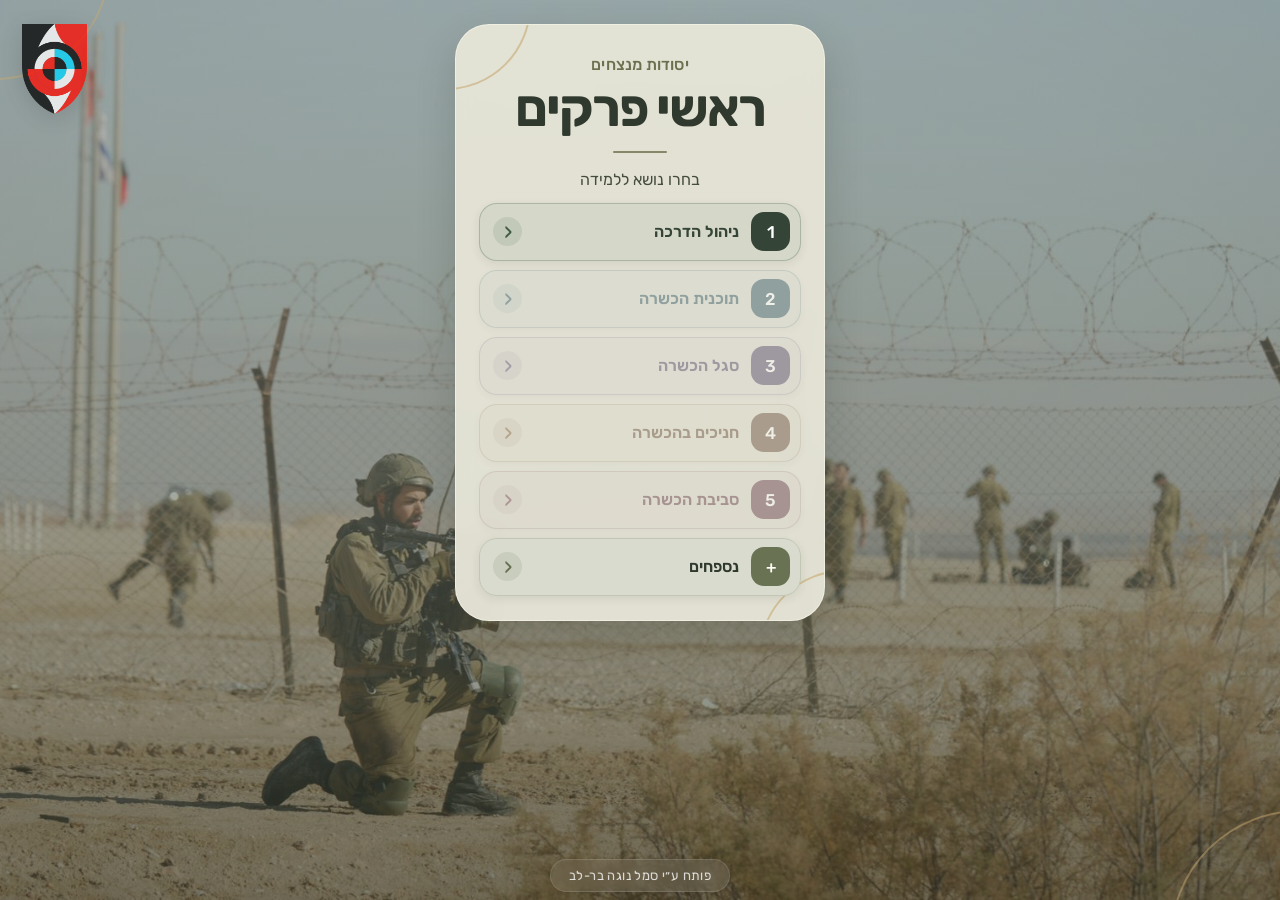
==== categoriesPage.html @ 332e124d "Update print statement from 'Hello' to 'Goodbye'" ====
<!DOCTYPE html>
<html lang="he" dir="rtl">

<head>
  <meta charset="UTF-8">
  <meta name="viewport" content="width=device-width, initial-scale=1.0">

  <title>יסודות מנצחים | ראשי פרקים</title>

  <link rel="stylesheet" href="style.css">
</head>

<body class="categories-page">

  <div class="phone">
    <div class="screen">

      <!-- =========================
                 CATEGORIES PAGE
            ========================== -->

      <section class="categories-hero">

        <div class="hero-overlay"></div>

        <img src="media/logo.png" class="logo" alt="לוגו">

        <div class="hero-curve hero-curve-top"></div>
        <div class="hero-curve hero-curve-bottom"></div>

        <div class="hero-content">

          <div class="categories-card">

            <div class="card-curve card-curve-top"></div>
            <div class="card-curve card-curve-bottom"></div>

            <div class="small-title">
              יסודות מנצחים
            </div>

            <h1 class="categories-title">
              ראשי פרקים
            </h1>

            <div class="title-divider"></div>

            <p class="choose-title">
              בחרו נושא ללמידה
            </p>


            <!-- =========================
                             CHAPTERS
                        ========================== -->

            <div class="chapters-list">


              <!-- =========================
                                 CHAPTER 1
                            ========================== -->

              <div class="chapter-group" data-ch="1">

                <div class="chapter-card" onclick="this.parentElement.classList.toggle('open')">

                  <div class="chapter-number">
                    1
                  </div>

                  <div class="chapter-text">
                    <strong>
                      ניהול הדרכה
                    </strong>
                  </div>

                  <div class="chapter-arrow">
                    ‹
                  </div>

                </div>


                <div class="subchapters-list">


                  <!-- =========================
                                         1.1
                                    ========================== -->

                  <div class="subchapter-card active-subchapter" data-chapter="1" data-subchapter="1"
                    onclick="openSubchapter('1.1')">

                    <div class="subchapter-content">

                      <span class="subchapter-number">
                        1.1
                      </span>

                      <strong>
                        יחסי גומלין בתחום ההדרכה והלמידה עם מפקדות החיילות הראשיות
                      </strong>

                    </div>

                    <div class="subchapter-action">

                      <span class="subchapter-progress">
                        טרם הושלם
                      </span>

                      <span class="subchapter-arrow">
                        ‹
                      </span>

                    </div>

                  </div>


                  <!-- =========================
                                         1.2
                                    ========================== -->

                  <div class="subchapter-card locked" data-chapter="1" data-subchapter="2"
                    onclick="openSubchapter('1.2')">

                    <div class="subchapter-content">

                      <span class="subchapter-number">
                        1.2
                      </span>

                      <strong>
                        שעון פעילות ביחידת הכשרה
                      </strong>

                    </div>

                    <div class="subchapter-action">

                      <span class="subchapter-progress">
                        טרם הושלם
                      </span>

                      <span class="subchapter-arrow">
                        ‹
                      </span>

                    </div>

                  </div>

                  <!-- =========================
                                         1.3
                                    ========================== -->

                  <div class="subchapter-card locked" data-chapter="1" data-subchapter="3"
                    onclick="openSubchapter('1.3')">

                    <div class="subchapter-content">

                      <span class="subchapter-number">
                        1.3
                      </span>

                      <strong>
                        מיפוי הדרכתי ליחידות הכשרה
                      </strong>

                    </div>

                    <div class="subchapter-action">

                      <span class="subchapter-progress">
                        טרם הושלם
                      </span>

                      <span class="subchapter-arrow">
                        ‹
                      </span>

                    </div>

                  </div>

                  <!-- =========================
                                       1.4
                                    ========================== -->

                  <div class="subchapter-card locked" data-chapter="1" data-subchapter="4"
                    onclick="openSubchapter('1.4')">
                    <div class="subchapter-content">

                      <span class="subchapter-number">
                        1.4
                      </span>

                      <strong>
                        תוכנית עבודה הדרכתית
                      </strong>

                    </div>

                    <div class="subchapter-action">

                      <span class="subchapter-progress">
                        טרם הושלם
                      </span>

                      <span class="subchapter-arrow">
                        ‹
                      </span>

                    </div>
                  </div>



                  <!-- =========================
     1.5
========================== -->

                  <div class="subchapter-card locked" data-chapter="1" data-subchapter="5"
                    onclick="openSubchapter('1.5')">

                    <div class="subchapter-content">

                      <span class="subchapter-number">
                        1.5
                      </span>

                      <strong>
                        היערכות לפתיחת מחזור
                      </strong>

                    </div>

                    <div class="subchapter-action">

                      <span class="subchapter-progress">
                        טרם הושלם
                      </span>

                      <span class="subchapter-arrow">
                        ‹
                      </span>

                    </div>

                  </div>


                  <!-- 1.6 -->
                  <div class="subchapter-card locked" data-chapter="1" data-subchapter="6"
                    onclick="openSubchapter('1.6')">
                    <div class="subchapter-content"><span class="subchapter-number">1.6</span><strong>סיכומים עיתיים
                        במהלך ההכשרה</strong></div>
                    <div class="subchapter-action"><span class="subchapter-progress">טרם הושלם</span><span
                        class="subchapter-arrow"> ‹</span></div>
                  </div>

                  <!-- 1.7 -->
                  <div class="subchapter-card locked" data-chapter="1" data-subchapter="7"
                    onclick="openSubchapter('1.7')">
                    <div class="subchapter-content"><span class="subchapter-number">1.7</span><strong>סיכום סוף מחזור
                        הכשרה</strong></div>
                    <div class="subchapter-action"><span class="subchapter-progress">טרם הושלם</span><span
                        class="subchapter-arrow"> ‹</span></div>
                  </div>

                  <!-- 1.8 -->
                  <div class="subchapter-card locked" data-chapter="1" data-subchapter="8"
                    onclick="openSubchapter('1.8')">
                    <div class="subchapter-content"><span class="subchapter-number">1.8</span><strong>הערכת הכשרה ומשוב
                        שטח</strong></div>
                    <div class="subchapter-action"><span class="subchapter-progress">טרם הושלם</span><span
                        class="subchapter-arrow"> ‹</span></div>
                  </div>

                  <!-- 1.9 -->
                  <div class="subchapter-card locked" data-chapter="1" data-subchapter="9"
                    onclick="openSubchapter('1.9')">
                    <div class="subchapter-content"><span class="subchapter-number">1.9</span><strong>ביקורות תו תקן
                        פנימיות ביחידה</strong></div>
                    <div class="subchapter-action"><span class="subchapter-progress">טרם הושלם</span><span
                        class="subchapter-arrow"> ‹</span></div>
                  </div>

                  <!-- 1.10 -->
                  <div class="subchapter-card locked" data-chapter="1" data-subchapter="10"
                    onclick="openSubchapter('1.10')">
                    <div class="subchapter-content"><span class="subchapter-number">1.10</span><strong>ניהול המידע
                        ההדרכתי</strong></div>
                    <div class="subchapter-action"><span class="subchapter-progress">טרם הושלם</span><span
                        class="subchapter-arrow"> ‹</span></div>
                  </div>

                  <!-- 1.11 -->
                  <div class="subchapter-card locked" data-chapter="1" data-subchapter="11"
                    onclick="openSubchapter('1.11')">
                    <div class="subchapter-content"><span class="subchapter-number">1.11</span><strong>שימוש במערכת
                        לניהול הדרכה (קמפוס)</strong></div>
                    <div class="subchapter-action"><span class="subchapter-progress">טרם הושלם</span><span
                        class="subchapter-arrow"> ‹</span></div>
                  </div>

                </div>
              </div>



            <!-- =========================
                 CHAPTER 2
            ========================== -->
 
            <div class="chapter-group locked-chapter" id="chapterGroup2" data-ch="2">
 
              <div class="chapter-card" onclick="toggleChapterGroup(this)">
                <div class="chapter-number">2</div>
                <div class="chapter-text"><strong>תוכנית הכשרה</strong></div>
                <div class="chapter-arrow">‹</div>
              </div>
 
              <div class="subchapters-list">
 
                <div class="subchapter-card locked" data-chapter="2" data-subchapter="1" onclick="openSubchapter('2.1')">
                  <div class="subchapter-content">
                    <span class="subchapter-number">2.1</span>
                    <strong>פיתוח הכשרה חדשה</strong>
                  </div>
                  <div class="subchapter-action">
                    <span class="subchapter-progress">טרם הושלם</span>
                    <span class="subchapter-arrow">‹</span>
                  </div>
                </div>
 
                <div class="subchapter-card locked" data-chapter="2" data-subchapter="2" onclick="openSubchapter('2.2')">
                  <div class="subchapter-content">
                    <span class="subchapter-number">2.2</span>
                    <strong>כתיבת עדכון ואישור תיקי יסוד</strong>
                  </div>
                  <div class="subchapter-action">
                    <span class="subchapter-progress">טרם הושלם</span>
                    <span class="subchapter-arrow">‹</span>
                  </div>
                </div>
 
                <div class="subchapter-card locked" data-chapter="2" data-subchapter="3" onclick="openSubchapter('2.3')">
                  <div class="subchapter-content">
                    <span class="subchapter-number">2.3</span>
                    <strong>הערכת חניכים (מבחנים בהכשרות)</strong>
                  </div>
                  <div class="subchapter-action">
                    <span class="subchapter-progress">טרם הושלם</span>
                    <span class="subchapter-arrow">‹</span>
                  </div>
                </div>
 
                <div class="subchapter-card locked" data-chapter="2" data-subchapter="4" onclick="openSubchapter('2.4')">
                  <div class="subchapter-content">
                    <span class="subchapter-number">2.4</span>
                    <strong>תיק מדריך</strong>
                  </div>
                  <div class="subchapter-action">
                    <span class="subchapter-progress">טרם הושלם</span>
                    <span class="subchapter-arrow">‹</span>
                  </div>
                </div>
 
              </div>
            </div>


            <!-- CHAPTER 3 -->
<div class="chapter-group locked-chapter" id="chapterGroup3" data-ch="3">
  <div class="chapter-card" onclick="toggleChapterGroup(this)">
    <div class="chapter-number">3</div>
    <div class="chapter-text"><strong>סגל הכשרה</strong></div>
    <div class="chapter-arrow">‹</div>
  </div>
  <div class="subchapters-list">
<div class="subchapter-card locked" data-chapter="3" data-subchapter="1" onclick="openSubchapter('3.1')">
  <div class="subchapter-content"><span class="subchapter-number">3.1</span><strong>הגדרות תפקידם לסגלי הדרכה</strong></div>
  <div class="subchapter-action"><span class="subchapter-progress">טרם הושלם</span> <span class="subchapter-arrow">‹</span></div>
</div>
<div class="subchapter-card locked" data-chapter="3" data-subchapter="2" onclick="openSubchapter('3.2')">
  <div class="subchapter-content"><span class="subchapter-number">3.2</span><strong>איתור ומיון מפקדים להכשרות</strong></div>
  <div class="subchapter-action"><span class="subchapter-progress">טרם הושלם</span> <span class="subchapter-arrow">‹</span></div>
</div>
<div class="subchapter-card locked" data-chapter="3" data-subchapter="3" onclick="openSubchapter('3.3')">
  <div class="subchapter-content"><span class="subchapter-number">3.3</span><strong>הכנות מפקדים</strong></div>
  <div class="subchapter-action"><span class="subchapter-progress">טרם הושלם</span> <span class="subchapter-arrow">‹</span></div>
</div>
<div class="subchapter-card locked" data-chapter="3" data-subchapter="4" onclick="openSubchapter('3.4')">
  <div class="subchapter-content"><span class="subchapter-number">3.4</span><strong>פיתוח והערכת מפקדים</strong></div>
  <div class="subchapter-action"><span class="subchapter-progress">טרם הושלם</span> <span class="subchapter-arrow">‹</span></div>
</div>
<div class="subchapter-card locked" data-chapter="3" data-subchapter="5" onclick="openSubchapter('3.5')">
  <div class="subchapter-content"><span class="subchapter-number">3.5</span><strong>הכשרות הדרכה למפקדים ובעלי תפקידים</strong></div>
  <div class="subchapter-action"><span class="subchapter-progress">טרם הושלם</span> <span class="subchapter-arrow">‹</span></div>
</div>
<div class="subchapter-card locked" data-chapter="3" data-subchapter="6" onclick="openSubchapter('3.6')">
  <div class="subchapter-content"><span class="subchapter-number">3.6</span><strong>תחלופת מפקדים בהכשרות</strong></div>
  <div class="subchapter-action"><span class="subchapter-progress">טרם הושלם</span> <span class="subchapter-arrow">‹</span></div>
</div>
<div class="subchapter-card locked" data-chapter="3" data-subchapter="7" onclick="openSubchapter('3.7')">
  <div class="subchapter-content"><span class="subchapter-number">3.7</span><strong>הרחקת איש סגל</strong></div>
  <div class="subchapter-action"><span class="subchapter-progress">טרם הושלם</span> <span class="subchapter-arrow">‹</span></div>
</div>
<div class="subchapter-card locked" data-chapter="3" data-subchapter="8" onclick="openSubchapter('3.8')">
  <div class="subchapter-content"><span class="subchapter-number">3.8</span><strong>פורום הדרכה בה״די</strong></div>
  <div class="subchapter-action"><span class="subchapter-progress">טרם הושלם</span> <span class="subchapter-arrow">‹</span></div>
</div>
  </div>
</div>

<!-- CHAPTER 4 -->
<div class="chapter-group locked-chapter" id="chapterGroup4" data-ch="4">
  <div class="chapter-card" onclick="toggleChapterGroup(this)">
    <div class="chapter-number">4</div>
    <div class="chapter-text"><strong>חניכים בהכשרה</strong></div>
    <div class="chapter-arrow">‹</div>
  </div>
  <div class="subchapters-list">
<div class="subchapter-card locked" data-chapter="4" data-subchapter="1" onclick="openSubchapter('4.1')">
  <div class="subchapter-content"><span class="subchapter-number">4.1</span><strong>טיפול בחניך מתקשה</strong></div>
  <div class="subchapter-action"><span class="subchapter-progress">טרם הושלם</span> <span class="subchapter-arrow">‹</span></div>
</div>
<div class="subchapter-card locked" data-chapter="4" data-subchapter="2" onclick="openSubchapter('4.2')">
  <div class="subchapter-content"><span class="subchapter-number">4.2</span><strong>ועדה להערכת חניך</strong></div>
  <div class="subchapter-action"><span class="subchapter-progress">טרם הושלם</span> <span class="subchapter-arrow">‹</span></div>
</div>
<div class="subchapter-card locked" data-chapter="4" data-subchapter="3" onclick="openSubchapter('4.3')">
  <div class="subchapter-content"><span class="subchapter-number">4.3</span><strong>בחירת חניך מצטיין וחניך למופת</strong></div>
  <div class="subchapter-action"><span class="subchapter-progress">טרם הושלם</span> <span class="subchapter-arrow">‹</span></div>
</div>
<div class="subchapter-card locked" data-chapter="4" data-subchapter="4" onclick="openSubchapter('4.4')">
  <div class="subchapter-content"><span class="subchapter-number">4.4</span><strong>תיק אישי לחניך</strong></div>
  <div class="subchapter-action"><span class="subchapter-progress">טרם הושלם</span> <span class="subchapter-arrow">‹</span></div>
</div>
<div class="subchapter-card locked" data-chapter="4" data-subchapter="5" onclick="openSubchapter('4.5')">
  <div class="subchapter-content"><span class="subchapter-number">4.5</span><strong>העברת בוגר קורס ליחידה קולטת – העברת מקל</strong></div>
  <div class="subchapter-action"><span class="subchapter-progress">טרם הושלם</span> <span class="subchapter-arrow">‹</span></div>
</div>
  </div>
</div>

<!-- CHAPTER 5 -->
<div class="chapter-group locked-chapter" id="chapterGroup5" data-ch="5">
  <div class="chapter-card" onclick="toggleChapterGroup(this)">
    <div class="chapter-number">5</div>
    <div class="chapter-text"><strong>סביבת הכשרה</strong></div>
    <div class="chapter-arrow">‹</div>
  </div>
  <div class="subchapters-list">
<div class="subchapter-card locked" data-chapter="5" data-subchapter="1" onclick="openSubchapter('5.1')">
  <div class="subchapter-content"><span class="subchapter-number">5.1</span><strong>קליטה והטמעת מאמן בהכשרות</strong></div>
  <div class="subchapter-action"><span class="subchapter-progress">טרם הושלם</span> <span class="subchapter-arrow">‹</span></div>
</div>
<div class="subchapter-card locked" data-chapter="5" data-subchapter="2" onclick="openSubchapter('5.2')">
  <div class="subchapter-content"><span class="subchapter-number">5.2</span><strong>קליטת אמל״ח ביחידת הדרכה</strong></div>
  <div class="subchapter-action"><span class="subchapter-progress">טרם הושלם</span> <span class="subchapter-arrow">‹</span></div>
</div>
<div class="subchapter-card locked" data-chapter="5" data-subchapter="3" onclick="openSubchapter('5.3')">
  <div class="subchapter-content"><span class="subchapter-number">5.3</span><strong>שגרת אחזקת תשתיות הדרכה</strong></div>
  <div class="subchapter-action"><span class="subchapter-progress">טרם הושלם</span> <span class="subchapter-arrow">‹</span></div>
</div>
  </div>
</div>

<!-- APPENDICES -->
<div class="chapter-group appendices-group" id="appendicesGroup" data-ch="6">
  <div class="chapter-card" onclick="toggleChapterGroup(this)">
    <div class="chapter-number">+</div>
    <div class="chapter-text"><strong>נספחים</strong></div>
    <div class="chapter-arrow">‹</div>
  </div>
  <div class="subchapters-list">
<div class="subchapter-card available" data-appendix="A" onclick="openAppendix('A')">
  <div class="subchapter-content"><span class="subchapter-number">נספח א׳</span><strong>סיכום שלבי אבחון הדרכתי</strong></div>
  <div class="subchapter-action"><span class="subchapter-progress">לצפייה</span> <span class="subchapter-arrow">‹</span></div>
</div>
<div class="subchapter-card available" data-appendix="B" onclick="openAppendix('B')">
  <div class="subchapter-content"><span class="subchapter-number">נספח ג׳</span><strong>דוגמה לעיבוד ממצאים</strong></div>
  <div class="subchapter-action"><span class="subchapter-progress">לצפייה</span> <span class="subchapter-arrow">‹</span></div>
</div>
<div class="subchapter-card available" data-appendix="C" onclick="openAppendix('C')">
  <div class="subchapter-content"><span class="subchapter-number">נספח ד׳</span><strong>מודל תחקיר תשומות בהכשרות</strong></div>
  <div class="subchapter-action"><span class="subchapter-progress">לצפייה</span> <span class="subchapter-arrow">‹</span></div>
</div>
<div class="subchapter-card available" data-appendix="D" onclick="openAppendix('D')">
  <div class="subchapter-content"><span class="subchapter-number">נספח ה׳</span><strong>מסמך החרגה לנהלי תו התקן</strong></div>
  <div class="subchapter-action"><span class="subchapter-progress">לצפייה</span> <span class="subchapter-arrow">‹</span></div>
</div>
  </div>
</div>

          </div>

        </div>

    </div>

    </section>

  </div>
  </div>


  <!-- ========================= SUBCHAPTER 1.1 יחסי גומלין בתחום ההדרכה והלמידה ========================= -->
<section id="subchapterNew11Page" class="subchapter-page sc-new sc-ch1"><div class="read-bar"><i></i></div><div class="subchapter-background"></div><div class="subchapter-container"><header class="subchapter-header"><button class="back-button" onclick="closeSubchapterPage('1.1')"><span>→</span> חזרה לפרקים</button><h1>יחסי גומלין בתחום ההדרכה והלמידה</h1><h2>עם מפקדות החיילות הראשיות</h2></header><section class="learning-intro"><div class="intro-icon">1.1</div><div><span>מה נלמד?</span><h2>יחסי הגומלין בין החיל לבה״ד</h2><p>נבין כיצד מתקיימת הכפיפות המקצועית, מי הם בעלי התפקידים המעורבים ומהם עקרונות העבודה בתחום המקצועי־תורתי.</p></div></section><section class="learning-section"><div class="section-heading"><span class="section-number">01</span><div><span>מטרת הנוהל</span><h2>למה הנוהל קיים?</h2></div></div><div class="info-card highlight-card"><div class="info-card-icon"><svg viewBox="0 0 24 24" aria-hidden="true"><path d="M8 3.5h8a1 1 0 0 1 1 1V6H7V4.5a1 1 0 0 1 1-1z" fill="none" stroke="#222" stroke-width="1.7" stroke-linejoin="round"/><path d="M7 5H5.5a1 1 0 0 0-1 1v14a1 1 0 0 0 1 1h13a1 1 0 0 0 1-1V6a1 1 0 0 0-1-1H17" fill="none" stroke="#222" stroke-width="1.7" stroke-linejoin="round"/><path d="M8 12l2 2 4-4M8 17h8" fill="none" stroke="#222" stroke-width="1.7" stroke-linecap="round" stroke-linejoin="round"/></svg></div><p>הגדרת יחסי הגומלין בתחום ההדרכה והלמידה בין המפקדה הממונה החיילית לבה״ד.</p></div></section><section class="learning-section"><div class="section-heading"><span class="section-number">02</span><div><span>כללי</span><h2>איך מתקיימים יחסי הגומלין?</h2></div></div><div class="interactive-cards"><article class="rule-card"><div class="rule-top"><span class="rule-number">א</span><h3>כפיפות מקצועית</h3></div><p>בה״די זרוע יבשה כפופים מקצועית לחייליות המקצועיים.</p></article><article class="rule-card ix" onclick="toggleLearningCard(this)"><div class="rule-top"><span class="rule-number">ב</span><h3>דירקטיבות מקצועיות</h3></div><span class="ix-hint">לחצו לקריאה</span><div class="ix-more"><p>בין החיילות ובין הבה״ד שמעליו מתקיימים יחסי גומלין, שבהם הבה״ד מקבל דירקטיבות מקצועיות.</p></div></article><article class="rule-card ix" onclick="toggleLearningCard(this)"><div class="rule-top"><span class="rule-number">ג</span><h3>תחומי ממשק נוספים</h3></div><span class="ix-hint">לחצו לקריאה</span><div class="ix-more"><p>מתקיימים יחסי גומלין גם בתחומים כגון פיתוח כ״א, ניהול גרף ההכשרות, ניהול משאבים, הדרכה, ארגון ותקינה, תחום הנפגעים ועוד.</p></div></article></div><div class="note-card"><span>שימו לב</span><p>נוהל זה מפרט רק את הנושאים בהם מתקיים יחסי גומלין בין הבה״ד לחיל בתחום ההנחיה המקצועית־תורתית.</p></div></section><section class="learning-section"><div class="section-heading"><span class="section-number">03</span><div><span>הגדרות</span><h2>מושג מפתח</h2></div></div><div class="interactive-cards"><article class="rule-card ix" onclick="toggleLearningCard(this)"><div class="rule-top"><span class="rule-number">א</span><h3>כפיפות מקצועית</h3></div><span class="ix-hint">לחצו לקריאה</span><div class="ix-more"><p>הקבלת הנחיות, הוראות ודרקטיביות הקשורים לסוגיות תורתיות, וכן סוגיות בעלות משמעות לפיתוח מקצועי ארוך טווח.</p></div></article></div></section><section class="learning-section"><div class="section-heading"><span class="section-number">04</span><div><span>עקרונות עבודה</span><h2>מי עושה מה?</h2></div></div><div class="info-card highlight-card"><div class="info-card-icon"><svg viewBox="0 0 24 24" aria-hidden="true"><path d="M8 3.5h8a1 1 0 0 1 1 1V6H7V4.5a1 1 0 0 1 1-1z" fill="none" stroke="#222" stroke-width="1.7" stroke-linejoin="round"/><path d="M7 5H5.5a1 1 0 0 0-1 1v14a1 1 0 0 0 1 1h13a1 1 0 0 0 1-1V6a1 1 0 0 0-1-1H17" fill="none" stroke="#222" stroke-width="1.7" stroke-linejoin="round"/><path d="M8 12l2 2 4-4M8 17h8" fill="none" stroke="#222" stroke-width="1.7" stroke-linecap="round" stroke-linejoin="round"/></svg></div><p>תפקידו של החיל הינו להנחות, לחנוך ולבקר את פעילות הבה״ד בתחום המקצועי־תורתי.</p></div><h3 class="subsection-title">בעלי התפקידים והקשר שלהם לבה״ד</h3><div class="interactive-cards"><article class="rule-card"><div class="rule-top"><span class="rule-number">1</span><h3>מפקד הבה״ד</h3></div><p>הנחיות שוטפות בתחום המקצועי־תורתי בהכשרות.</p></article><article class="rule-card ix" onclick="toggleLearningCard(this)"><div class="rule-top"><span class="rule-number">2</span><h3>מפקדת הגפ״ה</h3></div><span class="ix-hint">לחצו לקריאה</span><div class="ix-more"><p>בנושאי אישור תיקי יסוד, אישור כשירויות, הטמעת מאמנים, ביקורות חייליות.</p></div></article><article class="rule-card"><div class="rule-top"><span class="rule-number">3</span><h3>רמ״ד מקצועות ומובילי תחום</h3></div><p>אישור תכולות הדרכה, הטמעת אמל״ח, חניכה שוטפת ובקרות.</p></article><article class="rule-card"><div class="rule-top"><span class="rule-number">4</span><h3>מפקדי ההכשרות</h3></div><p>הנחיה, עדכון וחניכה בתחום המקצועי־תורתי.</p></article></div><h3 class="subsection-title">תחומי האחריות של מפקדת החיל</h3><p class="sc-para">מפקדת החיל נושאת באחריות בתחום ההדרכה במספר נושאים מוגדרים:</p><div class="table-wrapper"><table class="learning-table"><thead><tr><th>מס״ד</th><th>נושא</th><th>פירוט התכולה</th><th>עיתוי עדכון ותיקוף</th></tr></thead><tbody><tr><td>1</td><td>כתיבת תפיסת הדרכה חיילית</td><td>כתיבת תפיסה המתארת את רצף פיתוח ושימור כשרות הלוחם והמפקד מההכשרה בבה״ד דרך שירותו הסדיר בענף ועד לשירותו במילואים. תפיסת ההדרכה תשמש את כלל המפקדים בחיל.</td><td>אחד לשנתיים</td></tr><tr><td>2</td><td>כתיבת תו״ל לרבות ניתוחי תפקיד וכשירויות (*בהתאם לנוהל פיתוח הכשרה חדשה 2.1)</td><td>כתיבה של הגדרת יעוד תפקיד ומרכיבי תפקיד לכל אחד מבעלי התפקידים כחלק מספרות התו״ל, כתיבת כשירויות לכל בעל תפקיד ומסגרת עד רמת הענף. כתיבת התור והכשירויות ישמשו את הבה״ד להמשך פיתוח ועדכון ההכשרות.</td><td>אחת לשלוש שנים</td></tr><tr><td>3</td><td>אישור תיקי יסוד (*בהתאם לנוהל תיקי יסוד (2.2))</td><td>אישור תוכניות הכשרה במסגרת תיק יסוד</td><td>לכל הכשרה חדשה או בעת שינוי ברצף או משך ההכשרה במידה ולא חל שינוי משמעותי יאושר התיק אחת לשלוש שנים</td></tr><tr><td>4</td><td>הובלת הלמידה המבצעית</td><td>ביצוע מופעים לשיתוף בלקחים מבצעיים כתוצאה מפעילות מבצעים, אימונים ולקחים מקצועיים שעולים בהכשרות.</td><td>אחת לשנה לכל היותר</td></tr><tr><td>5</td><td>ייזום והקמת מאמנים (*בהתאם לנוהל קליטה והטמעת מאמנים 5.1)</td><td>ביצוע תהליך לייזום ופיתוח מאמנים עבור ההכשרות והאימונים בשיתוף בעלי תפקידים רלוונטיים מבה״ד. כתיבת עקרונות חייליים להטמעת מאמן לרבות הכשירויות שעליהם המאמן נותן מענה והאופן בו נדרש לשלבו בהכשרות - משפר כשירויות/מקנה כשירות.</td><td>שוטף</td></tr><tr><td>6</td><td>הטמעת אמל״ח חדש בהכשרות (*בהתאם לנוהל קליטת אמל״ח ביחידות 5.2)</td><td>ביצוע תהליך הטמעה של אמל״ח כדש לרבות כתיבת כשירויות לאמל״ח החדש, הגדרת אופן השגת הכשירות לאמל״ח, שיתוף הבה״ד בתהליך הפיתוח ובגרעין ההטמעה מול התעשייה. הנחיית גאנט להטמעת האמל״ח.</td><td></td></tr><tr><td>7</td><td>הנחיות מקצועיות שוטפות</td><td>כתיבה והפצת הוראות מקצועיות שוטפות משלימות לספרות התו״ל שתכליתה חידוד או עדכון בתהליך המבצעי. וכן קליטה של אמל״ח חדש.</td><td>שוטף על-פי צורך</td></tr><tr><td>8</td><td>אישור תכולות הדרכה (*בהתאם לנוהל תיק מדריך 2.4)</td><td>אישור תכולות ההדרכה: מארזי הדרכה, מבחנים, תיקי תרגיל</td><td>אחת לשנתיים</td></tr><tr><td>9</td><td>בקרת איכות ההכשרות בבה״ד</td><td>ביצוע בקרות לבדיקת הטמעת התו״ל, ההוראות המקצועיות, האמל״ח והמאמנים בהכשרות. בקרה על הרמה המקצועית של המפקדים. בקרה על איכות העברת התכנים המקצועית ונושאים נוספים להחלטת מפקד החיל.</td><td>אחת לשנתיים</td></tr><tr><td>10</td><td>קבלת החלטות שוטפת עבור ההכשרות</td><td>ביצוע דיונים שוטפים להצגת לקחי הכשרות לצורך קבלת החלטות מקצועיות עבור ההכשרה.</td><td>אחת למחזור/אחת לתקופה שתקבע ע״י מפקד החיל</td></tr></tbody></table></div></section><section class="learning-section"><div class="section-heading"><span class="section-number">05</span><div><span>תיעוד וניהול ידע</span><h2>הידע נשאר במערכת</h2></div></div><p class="sc-para">כלל המופעים הפורמאליים המתבצעים ברשות החיל יתועדו באחריות מוביל המופע שיקבע בחיל.</p><div class="interactive-cards"><article class="rule-card ix" onclick="toggleLearningCard(this)"><div class="rule-top"><span class="rule-number">א</span><h3>תיעוד המופעים</h3></div><span class="ix-hint">לחצו לקריאה</span><div class="ix-more"><p>כלל המופעים הפורמאליים המתבצעים ברשות החיל יתועדו באחריות מוביל המופע שיקבע בחיל.</p></div></article><article class="rule-card ix" onclick="toggleLearningCard(this)"><div class="rule-top"><span class="rule-number">ב</span><h3>סטאטוס אישורים</h3></div><span class="ix-hint">לחצו לקריאה</span><div class="ix-more"><p>כלל הידע על סטאטוס אישור תיקי יסוד ותכולות הדרכה ינוהל על ידי ענף כשירויות בחיילות.</p></div></article><article class="rule-card ix" onclick="toggleLearningCard(this)"><div class="rule-top"><span class="rule-number">ג</span><h3>הנגשת ספרות מקצועית</h3></div><span class="ix-hint">לחצו לקריאה</span><div class="ix-more"><p>ספרות מקצועית, לרבות כשירויות והוראות מקצועיות יונגשו לכלל המפקדים מדרג מ״פ ומעלה בבה״ד באחריות אג״ם הבה״ד או פונקציה אחרת שתוגדר על־ידי מפקד הבה״ד.</p></div></article><article class="rule-card"><div class="rule-top"><span class="rule-number">ד</span><h3>שמירת סיכומי המופעים</h3></div><p>על בעלי התפקידים בבה״ד אשר היו שותפים למופעים החייליים, להחזיק בסיכומם:</p><div class="chip-grid"><div><span>1</span>סיכומי הכשרות</div><div><span>2</span>מופעי למידה</div><div><span>3</span>אישור תיקי יסוד, לרבות דיונים בנושא פיתוח ועדכון תוכניות הכשרה</div></div></article></div></section><section class="learning-section"><div class="section-heading"><span class="section-number">06</span><div><span>בדיקת ידע</span><h2>בואו נבדוק</h2></div></div><div class="quiz-card-12" data-why="התשובה הנכונה: מתקיימים יחסי גומלין גם בתחומים כגון פיתוח כ״א, ניהול גרף ההכשרות, ניהול משאבים, הדרכה, ארגון ותקינה, תחום הנפגעים ועוד."><h3>מה נכון לגבי «תחומי ממשק נוספים»?</h3><div class="quiz-options-12"><button type="button" class="quiz-answer" onclick="checkQuiz(this)">הקבלת הנחיות, הוראות ודרקטיביות הקשורים לסוגיות תורתיות, וכן סוגיות בעלות משמעות לפיתוח מקצועי ארוך טווח.</button><button type="button" class="quiz-answer" data-ok="1" onclick="checkQuiz(this)">מתקיימים יחסי גומלין גם בתחומים כגון פיתוח כ״א, ניהול גרף ההכשרות, ניהול משאבים, הדרכה, ארגון ותקינה, תחום הנפגעים ועוד.</button><button type="button" class="quiz-answer" onclick="checkQuiz(this)">ספרות מקצועית, לרבות כשירויות והוראות מקצועיות יונגשו לכלל המפקדים מדרג מ״פ ומעלה בבה״ד באחריות אג״ם הבה״ד או פונקציה אחרת שתוגדר על־ידי מפקד הבה״ד.</button></div><div class="quiz-feedback"></div></div><div class="quiz-card-12" data-why="התשובה הנכונה: כלל המופעים הפורמאליים המתבצעים ברשות החיל יתועדו באחריות מוביל המופע שיקבע בחיל."><h3>מה נכון לגבי «תיעוד המופעים»?</h3><div class="quiz-options-12"><button type="button" class="quiz-answer" data-ok="1" onclick="checkQuiz(this)">כלל המופעים הפורמאליים המתבצעים ברשות החיל יתועדו באחריות מוביל המופע שיקבע בחיל.</button><button type="button" class="quiz-answer" onclick="checkQuiz(this)">כלל הידע על סטאטוס אישור תיקי יסוד ותכולות הדרכה ינוהל על ידי ענף כשירויות בחיילות.</button><button type="button" class="quiz-answer" onclick="checkQuiz(this)">בין החיילות ובין הבה״ד שמעליו מתקיימים יחסי גומלין, שבהם הבה״ד מקבל דירקטיבות מקצועיות.</button></div><div class="quiz-feedback"></div></div></section><section class="takeaway-section"><div class="takeaway-card"><span class="takeaway-label">לסיכום</span><h2>מה חשוב לזכור?</h2><div class="takeaway-items"><div><span>1</span>החיל מנחה, חונך ומבקר את פעילות הבה״ד.</div><div><span>2</span>הבה״ד מקבל דירקטיבות מקצועיות מהחיל.</div><div><span>3</span>בעלי התפקידים מקיימים קשרי גומלין שוטפים.</div><div><span>4</span>תיעוד וניהול ידע מאפשרים לשמר את הידע המקצועי.</div></div></div></section><button class="finish-learning" onclick="finishSubchapterPage('1.1')"><span>✓</span> סיימתי ללמוד את תת־הפרק</button></div></section>

<!-- ========================= SUBCHAPTER 1.2 שעון פעילות ביחידת הכשרה ========================= -->
<section id="subchapterNew12Page" class="subchapter-page sc-new sc-ch1"><div class="read-bar"><i></i></div><div class="subchapter-background"></div><div class="subchapter-container"><header class="subchapter-header"><button class="back-button" onclick="closeSubchapterPage('1.2')"><span>→</span> חזרה לפרקים</button><h1>שעון פעילות ביחידת הכשרה</h1><h2>תכנון, ניהול ובקרה של מופעי ההדרכה</h2></header><section class="learning-intro"><div class="intro-icon">1.2</div><div><span>מה נלמד?</span><h2>ניהול שגרת ההדרכה</h2><p>נכיר את מטרת שעון הפעילות, את הקשר שלו לגרף ההכשרות ואת העקרונות המסייעים ליחידת ההכשרה לתכנן, לנהל ולבקר את מופעי ההדרכה.</p></div></section><section class="learning-section"><div class="section-heading"><span class="section-number">01</span><div><span>מטרת הנוהל</span><h2>למה צריך שעון פעילות?</h2></div></div><div class="info-card highlight-card"><div class="info-card-icon"><svg viewBox="0 0 24 24" aria-hidden="true"><path d="M8 3.5h8a1 1 0 0 1 1 1V6H7V4.5a1 1 0 0 1 1-1z" fill="none" stroke="#222" stroke-width="1.7" stroke-linejoin="round"/><path d="M7 5H5.5a1 1 0 0 0-1 1v14a1 1 0 0 0 1 1h13a1 1 0 0 0 1-1V6a1 1 0 0 0-1-1H17" fill="none" stroke="#222" stroke-width="1.7" stroke-linejoin="round"/><path d="M8 12l2 2 4-4M8 17h8" fill="none" stroke="#222" stroke-width="1.7" stroke-linecap="round" stroke-linejoin="round"/></svg></div><p>הגדרת קיום שעון פעילות ביחידת הדרכה.</p></div></section><section class="learning-section"><div class="section-heading"><span class="section-number">02</span><div><span>כללי</span><h2>איך שעון הפעילות מסייע לניהול ההדרכה?</h2></div></div><div class="interactive-cards"><article class="rule-card ix" onclick="toggleLearningCard(this)"><div class="rule-top"><span class="rule-number">א</span><h3>ניהול שגרת ההכשרות</h3></div><span class="ix-hint">לחצו לקריאה</span><div class="ix-more"><p>במסגרת ניהול ההדרכה ביחידת הכשרה מתקיימים מופעי הדרכה שתכליתם ניהול שגרת ההכשרות בצורה שיטתית ואיכותית.</p></div></article><article class="rule-card ix" onclick="toggleLearningCard(this)"><div class="rule-top"><span class="rule-number">ב</span><h3>היערכות מראש</h3></div><span class="ix-hint">לחצו לקריאה</span><div class="ix-more"><p>כדי לאפשר לכלל המפקדים ובעלי התפקידים הרלוונטיים להיערך בצורה מיטבית לכל אחד מהמופעים, נדרש לקיים בכל יחידת הדרכה שעון פעילות.</p></div></article><article class="rule-card"><div class="rule-top"><span class="rule-number">ג</span><h3>שילוב בגרף ההכשרות</h3></div><p>שעון הפעילות יוטמע בתוך גרף ההכשרות של בתי הספר.</p></article></div><div class="note-card"><span>שימו לב</span><p>שעון הפעילות מאפשר לתאם מראש את מופעי ניהול ההדרכה ולשלב אותם בשגרת יחידת ההכשרה.</p></div></section><section class="learning-section"><div class="section-heading"><span class="section-number">03</span><div><span>הגדרות</span><h2>שני מושגים שחשוב להכיר</h2></div></div><div class="interactive-cards"><article class="rule-card"><div class="rule-top"><span class="rule-number">א</span><h3>שעון פעילות</h3></div><p>גרף המגדיר את העיתוי של מופעי ניהול ההדרכה המרכזיים בהכשרה.</p></article><article class="rule-card"><div class="rule-top"><span class="rule-number">ב</span><h3>גרף הכשרות</h3></div><p>גרף הכולל את עיתויי הפתיחה והסיום של ההכשרות, וכן מופעי הכנות מפקדים וגורמים משפיעים נוספים.</p><p class="definition-note">גרף ההכשרות מנוהל על ידי אג״ם הבה״ד.</p></article></div></section><section class="learning-section"><div class="section-heading"><span class="section-number">04</span><div><span>עקרונות</span><h2>איך זה עובד בפועל?</h2></div></div><div class="info-card highlight-card"><div class="info-card-icon"><svg viewBox="0 0 24 24" aria-hidden="true"><path d="M8 3.5h8a1 1 0 0 1 1 1V6H7V4.5a1 1 0 0 1 1-1z" fill="none" stroke="#222" stroke-width="1.7" stroke-linejoin="round"/><path d="M7 5H5.5a1 1 0 0 0-1 1v14a1 1 0 0 0 1 1h13a1 1 0 0 0 1-1V6a1 1 0 0 0-1-1H17" fill="none" stroke="#222" stroke-width="1.7" stroke-linejoin="round"/><path d="M8 12l2 2 4-4M8 17h8" fill="none" stroke="#222" stroke-width="1.7" stroke-linecap="round" stroke-linejoin="round"/></svg></div><p>שעון הפעילות מסדיר את מופעי ניהול ההדרכה ברמות השונות ומאפשר תכנון ובקרה לאורך ההכשרה.</p></div><div class="interactive-cards"><article class="rule-card"><div class="rule-top"><span class="rule-number">1</span><h3>שתי רמות פעילות</h3></div><p>שעון הפעילות יכלול מופעים ברמה הבית ספרית וברמה הענפית.</p></article><article class="rule-card"><div class="rule-top"><span class="rule-number">2</span><h3>שילוב בגרף ההכשרות</h3></div><p>שעון פעילות ברמת בית הספר יגולם בגרף ההכשרות המנוהל באג״ם היחידה.</p></article><article class="rule-card ix" onclick="toggleLearningCard(this)"><div class="rule-top"><span class="rule-number">3</span><h3>בקרה על המופעים</h3></div><span class="ix-hint">לחצו לקריאה</span><div class="ix-more"><p>הבקרה על מימוש מופעי שעון הפעילות ברמת הבה״ד תבוצע על ידי גפ״ה היחידה, וברמה הענפית על ידי קה״ד/צפ״ה הענף.</p></div></article></div><div class="note-card"><span>נקודת מפתח</span><p>פתיחת תקה״ד: תחילת הכנת מפקדים.</p></div></section><section class="learning-section"><div class="section-heading"><span class="section-number">05</span><div><span>שעון תקה״ד בה״די</span><h2>מופעי ההדרכה לאורך ההכשרה</h2></div></div><p class="sc-para">השעון מחלק את מופעי ניהול ההדרכה לשלבים שלפני פתיחת תקופת ההדרכה, במהלך ההכשרה ובסיומה. המועדים שלהלן משמרים את הנוסח שניתן לקריאה בסריקה.</p><div class="interactive-cards cols-1"><article class="rule-card"><div class="rule-top"><span class="rule-number">א</span><h3>ציר הזמן</h3></div><div class="chip-grid"><div><span>1</span>6–3 שבועות לפני</div><div><span>2</span>3 שבועות עד פתיחה</div><div><span>3</span>0–6 שבועות בהכשרה</div><div><span>4</span>6–10 שבועות</div><div><span>5</span>10–14 שבועות</div><div><span>6</span>עד חודש מסיום ההכשרה</div><div><span>7</span>דו״ח מדדים חודשי</div></div></article></div><h3 class="subsection-title">א. טרם פתיחת התקה״ד : 6/−3</h3><p class="sc-para">הכנות מוקדמות ואישור תכניות</p><div class="table-wrapper"><table class="learning-table tbl-sm"><thead><tr><th>האירוע / המופע</th><th>עיתוי</th></tr></thead><tbody><tr><td>קפ״ק 1 בתקופת ההדרכה</td><td>חודש וחצי לפני תחילת התקה״ד</td></tr><tr><td>אישור תכניות הכנת המפקדים ואישור תקה״ד</td><td>עד שבועיים לפני פתיחת התקה״ד</td></tr><tr><td>חד־יומי מייפים</td><td>במהלך הכנות המפקדים</td></tr><tr><td>בניית תכנית חניכה לדרג המ״פ</td><td>עד סיום הכנת המפקדים</td></tr><tr><td>בניית תכניות חניכה למפקדים</td><td>עד סיום הכנת המפקדים</td></tr><tr><td>השתלמות מפקדה מכשירה</td><td>לפי הצורך והנושאים הנדרשים</td></tr></tbody></table></div><div class="note-card"><span>פירוט השתלמויות לפי בע״ת:</span><ul><li>הדרכה — משה״דים, מפק״צים, מפל״גים, מ״פים</li><li>אג״ם — בע״ת אג״ם</li><li>רפואה — חופ״לים</li><li>לוגיסטיקה — רס״פים, סמ״פים</li><li>סגן מפקד — סגנים</li></ul></div><h3 class="subsection-title">ב. טרם פתיחת התקה״ד : 0/−3</h3><p class="sc-para">השלמת הכנות המפקדים והיערכות לפתיחה</p><div class="table-wrapper"><table class="learning-table tbl-sm"><thead><tr><th>האירוע / המופע</th><th>עיתוי</th></tr></thead><tbody><tr><td>מפקד פתיחת הכנת מפקדים בבה״ד</td><td>עד סוף הכנת המפקדים</td></tr><tr><td>מסדר מפקד הבה״ד</td><td>עד סיום הכנת המפקדים</td></tr><tr><td>אישור תכניות להכשרה - תיק קורס</td><td>עד שבועיים לפני פתיחת התקה״ד</td></tr><tr><td>אישור מפקדים "כשיר להכשיר" וסיכום הכנת מפקדים</td><td>עד יום פתיחת ההכשרה</td></tr><tr><td>מפקדי ביצוע "כשיר להכשיר" למפקדים</td><td>במהלך הכנת המפקדים, לפני פתיחת ההכשרה</td></tr><tr><td>אישור תכניות להכשרה למייפ</td><td>שבוע לפני פתיחת ההכשרה</td></tr><tr><td>מסדר קמפוס</td><td>עד פתיחת ההכשרה</td></tr><tr><td>כתיבת תיק קורס פלוגתי</td><td>במהלך הכנת המפקדים</td></tr><tr><td>הורדת חוזה חניכה למפקדים</td><td>עד שבוע מפתיחת ההכשרה</td></tr></tbody></table></div><div class="note-card"><span>השתלמות מפקדה מכשירה כחלק ממסך התכנים המחייבים בהכנות המפקדים:</span><ul><li>רפואה - השתלמות מח״יצים, שיעור ברה״ץ, שיעור אקלים וטיפול במכות קור/חום, שיעור חתך</li><li>טנ״א - יום אחזקה, השתלמות פריקה והעמסה</li><li>הדרכה - קפ״ק קמפוס, סדנת חניכה</li><li>בטיחות - כנס בטיחות</li><li>חנוך - כשירות הערכית</li></ul></div><h3 class="subsection-title">ג. 6–0 שבועות בהכשרה</h3><p class="sc-para">מעקב, הערכת מצב ובקרת התקדמות</p><div class="table-wrapper"><table class="learning-table tbl-sm"><thead><tr><th>האירוע / המופע</th><th>עיתוי</th></tr></thead><tbody><tr><td>מסדר קמפוס</td><td>עד שבועיים מפתיחת ההכשרה</td></tr><tr><td>הערכת מצב אמצע הכשרה, כולל סטטוס הסמכות</td><td>אמצע ההכשרה</td></tr><tr><td>ועדות הערכה לחניכים באמצע ההכשרה</td><td>אמצע ההכשרה</td></tr><tr><td>תחקיר אמצע הכשרה</td><td>אמצע ההכשרה</td></tr><tr><td>שיחת אמצע הכשרה למפקדים</td><td>אמצע ההכשרה</td></tr><tr><td>הערכת מצב אמצע הכשרה, כולל סטטוס הסמכות ומסדר הזנות קמפוס</td><td>בין 6–7 שבועות בהכשרה</td></tr><tr><td>סטטוס תכנית חניכה למפקדים</td><td>כחלק מהערכת מצב אמצע</td></tr><tr><td>ועדות הערכה אמצע</td><td>אמצע ההכשרה, כחלק מתהליך ועדה רמ״ם</td></tr></tbody></table></div><h3 class="subsection-title">ד. 10–6 שבועות בהכשרה</h3><p class="sc-para">שיחות חתך והכנה לשולחן עגול</p><div class="table-wrapper"><table class="learning-table tbl-sm"><thead><tr><th>האירוע / המופע</th><th>עיתוי</th></tr></thead><tbody><tr><td>מפגש מכין לשולחן עגול 1</td><td>שבוע לפני השולחן העגול</td></tr><tr><td>שיחות חתך - הדרכה, לוגיסטיקה ורפואה</td><td>במהלך תקופת ההכשרה</td></tr><tr><td>יום מ״פים [למידה]</td><td>אמצע התקה״ד</td></tr><tr><td>שיחת חתך אמצע חניכים</td><td>אמצע ההכשרה</td></tr><tr><td>שיחות אמצע מפקדי פלוגות</td><td>אמצע ההכשרה</td></tr><tr><td>חוות דעת אמצע הכשרה למפקדים</td><td>עד 7 שבועות בהכשרה, בהתאם לגרף התרגילים</td></tr><tr><td>שולחן עגול לתקה״ד</td><td>עד 7 שבועות להכשרה, בהתאם לגרף התרגילים</td></tr></tbody></table></div><div class="note-card"><span>נושאים והערות מהמסמך:</span><ul><li>הדרכה — שיחת חתך מפקדים וביקורת הדרכה תל״ב</li><li>רפואה — שיחת חתך חניכים וחופ״לים</li><li>לוגיסטיקה — ועדה לוגיסטית</li></ul></div><h3 class="subsection-title">ה. היערכות לסיום תקופת ההדרכה 14–10 שבועות בהכשרה</h3><p class="sc-para">סיכומים, הערכות ותחקירים</p><div class="table-wrapper"><table class="learning-table tbl-sm"><thead><tr><th>האירוע / המופע</th><th>עיתוי</th></tr></thead><tbody><tr><td>שיחת סיכום צוערים - ענף הפיקוד</td><td>בשבוע סיום ההכשרה</td></tr><tr><td>פורום הסמכות לענפים</td><td>שבועיים טרם סיום המחזור</td></tr><tr><td>סיכום תקופת הדרכה - ענפים</td><td>עד שבוע מסיום ההכשרה</td></tr><tr><td>תחקירי צוערים, מטאור</td><td>עד סיום ההכשרה</td></tr><tr><td>ועדות הערכה סוף - מפקד הבה״ד</td><td>עד שבועיים מסיום ההכשרה</td></tr><tr><td>ועדות הערכה סוף - מפקדי ענפים</td><td>עד שבועיים מסיום ההכשרה</td></tr><tr><td>מיון מפקדים חדשים</td><td>עד 3 שבועות לפני פתיחת הכנת מפקדים</td></tr><tr><td>אישורי תכניות להכנת המפקדים - פלוגות</td><td>עד 3 שבועות לפני פתיחת הכנת מפקדים</td></tr><tr><td>תחקיר הכשרה</td><td>במהלך השבועיים האחרונים להכשרה</td></tr><tr><td>חוות דעת סוף הכשרה למפקדים</td><td>עד שבוע מסיום ההכשרה</td></tr><tr><td>ועדות הערכה סוף - מ״פ</td><td>עד שבועיים מסיום ההכשרה</td></tr><tr><td>תחקיר הכשרה ברמת הסוללה</td><td>עד שבועיים מסיום ההכשרה</td></tr></tbody></table></div><h3 class="subsection-title">ו. סיכומים לתקופת הדרכה</h3><p class="sc-para">הפקת לקחים והיערכות למחזור הבא</p><div class="table-wrapper"><table class="learning-table tbl-sm"><thead><tr><th>האירוע / המופע</th><th>עיתוי</th></tr></thead><tbody><tr><td>הפקת לקחים מהמחזור ובניית תכניות לתקופת אימון</td><td>מועד מדויק לא קריא בסריקה</td></tr><tr><td>פיקוד ההכשרות והאימונים - פורום הסמכות מטה</td><td>כחלק מסיכומי הכשרות של הפיקוד</td></tr><tr><td>מקתמ״ר - סיכום הכשרות</td><td>עד שלושה שבועות מסיום ההכשרה</td></tr><tr><td>סיכום תקופת הדרכה והצגת תחקירי הכשרה - ענפים</td><td>עד שבוע מסיום התקה״ד</td></tr><tr><td>העברות מקל ליחידות</td><td>בשבועיים האחרונים להכשרה</td></tr><tr><td>סיכום תקופת הכשרה והפקת לקחים פלוגתי</td><td>עד שבוע מסיום התקה״ד</td></tr><tr><td>סיכום חוזי החניכה וקביעת יעדים להמשך</td><td>מועד מדויק לא קריא בסריקה</td></tr><tr><td>היערכות להכנות המפקדים - מפקדה מכשירה</td><td>על פי פירוט התקן</td></tr><tr><td>תכניות לתקופת ההדרכה</td><td>שבועיים לפני תחילת התקה״ד</td></tr></tbody></table></div></section><section class="learning-section"><div class="section-heading"><span class="section-number">06</span><div><span>בדיקת ידע</span><h2>האם הבנו את הנוהל?</h2></div></div><div class="info-card quiz-card-12"><h3>מהו שעון פעילות?</h3><p>בחרו את ההגדרה הנכונה:</p><div class="quiz-options-12"><button type="button" class="quiz-answer" onclick="checkAnswer12(this, false)">גרף הכולל רק את תאריכי פתיחת וסיום ההכשרות</button><button type="button" class="quiz-answer" onclick="checkAnswer12(this, true)">גרף המגדיר את העיתוי של מופעי ניהול ההדרכה המרכזיים בהכשרה</button><button type="button" class="quiz-answer" onclick="checkAnswer12(this, false)">רשימת המפקדים ובעלי התפקידים ביחידה</button></div><div id="quizFeedback12" class="quiz-feedback"></div></div></section><section class="learning-section"><div class="section-heading"><span class="section-number">07</span><div><span>בדיקת ידע</span><h2>בואו נבדוק</h2></div></div><div class="quiz-card-12" data-why="התשובה הנכונה: כדי לאפשר לכלל המפקדים ובעלי התפקידים הרלוונטיים להיערך בצורה מיטבית לכל אחד מהמופעים, נדרש לקיים בכל יחידת הדרכה שעון פעילות."><h3>מה נכון לגבי «היערכות מראש»?</h3><div class="quiz-options-12"><button type="button" class="quiz-answer" onclick="checkQuiz(this)">הבקרה על מימוש מופעי שעון הפעילות ברמת הבה״ד תבוצע על ידי גפ״ה היחידה, וברמה הענפית על ידי קה״ד/צפ״ה הענף.</button><button type="button" class="quiz-answer" data-ok="1" onclick="checkQuiz(this)">כדי לאפשר לכלל המפקדים ובעלי התפקידים הרלוונטיים להיערך בצורה מיטבית לכל אחד מהמופעים, נדרש לקיים בכל יחידת הדרכה שעון פעילות.</button><button type="button" class="quiz-answer" onclick="checkQuiz(this)">במסגרת ניהול ההדרכה ביחידת הכשרה מתקיימים מופעי הדרכה שתכליתם ניהול שגרת ההכשרות בצורה שיטתית ואיכותית.</button></div><div class="quiz-feedback"></div></div><div class="quiz-card-12" data-why="התשובה הנכונה: שעון פעילות ברמת בית הספר יגולם בגרף ההכשרות המנוהל באג״ם היחידה."><h3>מה נכון לגבי «שילוב בגרף ההכשרות»?</h3><div class="quiz-options-12"><button type="button" class="quiz-answer" onclick="checkQuiz(this)">גרף המגדיר את העיתוי של מופעי ניהול ההדרכה המרכזיים בהכשרה.</button><button type="button" class="quiz-answer" onclick="checkQuiz(this)">שעון הפעילות יכלול מופעים ברמה הבית ספרית וברמה הענפית.</button><button type="button" class="quiz-answer" data-ok="1" onclick="checkQuiz(this)">שעון פעילות ברמת בית הספר יגולם בגרף ההכשרות המנוהל באג״ם היחידה.</button></div><div class="quiz-feedback"></div></div></section><section class="takeaway-section"><div class="takeaway-card"><span class="takeaway-label">לסיכום</span><h2>מה חשוב לזכור?</h2><div class="takeaway-items"><div><span>1</span>שעון הפעילות מסדיר את מופעי ניהול ההדרכה.</div><div><span>2</span>הוא מאפשר למפקדים ולבעלי התפקידים להיערך מראש.</div><div><span>3</span>הוא משתלב בגרף ההכשרות של בתי הספר.</div><div><span>4</span>הוא כולל מופעים ברמה הבית ספרית וברמה הענפית.</div><div><span>5</span>הוא מסייע לתכנן, לעקוב, להעריך ולסכם את ההכשרה.</div></div></div></section><button class="finish-learning" onclick="finishSubchapterPage('1.2')"><span>✓</span> סיימתי ללמוד את תת־הפרק</button></div></section>

<!-- ========================= SUBCHAPTER 1.3 מיפוי הדרכתי ליחידות הכשרה ========================= -->
<section id="subchapterNew13Page" class="subchapter-page sc-new sc-ch1"><div class="read-bar"><i></i></div><div class="subchapter-background"></div><div class="subchapter-container"><header class="subchapter-header"><button class="back-button" onclick="closeSubchapterPage('1.3')"><span>→</span> חזרה לפרקים</button><h1>מיפוי הדרכתי ליחידות הכשרה</h1><h2>אבחון, איתור צרכים ושיפור תהליכי ההדרכה</h2></header><section class="learning-intro"><div class="intro-icon">1.3</div><div><span>מה נלמד?</span><h2>איך מאבחנים את צורכי ההדרכה ביחידה?</h2><p>נכיר את תהליך האבחון ההדרכתי, את אופן איסוף הנתונים ועיבודם, את בעלי התפקידים המשתתפים בתהליך ואת הדרך שבה הופכים ממצאים לתוכנית פעולה לשיפור ההדרכה.</p></div></section><section class="learning-section"><div class="section-heading"><span class="section-number">01</span><div><span>מטרת הנוהל</span><h2>לשם מה מבצעים אבחון הדרכתי?</h2></div></div><div class="info-card highlight-card"><div class="info-card-icon"><svg viewBox="0 0 24 24" aria-hidden="true"><path d="M8 3.5h8a1 1 0 0 1 1 1V6H7V4.5a1 1 0 0 1 1-1z" fill="none" stroke="#222" stroke-width="1.7" stroke-linejoin="round"/><path d="M7 5H5.5a1 1 0 0 0-1 1v14a1 1 0 0 0 1 1h13a1 1 0 0 0 1-1V6a1 1 0 0 0-1-1H17" fill="none" stroke="#222" stroke-width="1.7" stroke-linejoin="round"/><path d="M8 12l2 2 4-4M8 17h8" fill="none" stroke="#222" stroke-width="1.7" stroke-linecap="round" stroke-linejoin="round"/></svg></div><p>הגדרת תהליך אבחון הדרכה ביחידה.</p></div></section><section class="learning-section"><div class="section-heading"><span class="section-number">02</span><div><span>כללים</span><h2>עקרונות האבחון ההדרכתי</h2></div></div><div class="interactive-cards"><article class="rule-card"><div class="rule-top"><span class="rule-number">א</span><h3>תהליך שיטתי וסדור</h3></div><p>אבחון הדרכתי הוא תהליך שיטתי וסדור של איסוף נתונים ועיבודם.</p></article><article class="rule-card ix" onclick="toggleLearningCard(this)"><div class="rule-top"><span class="rule-number">ב</span><h3>שיפור תהליכי ההדרכה</h3></div><span class="ix-hint">לחצו לקריאה</span><div class="ix-more"><p>מטרת התהליך היא לשפר את תהליכי ההדרכה ביחידה, בעיקר בתחומי איכות תוכניות ההכשרה, סגל ההכשרה וכשירותו, וסביבת הכשרה התומכת במשימה.</p></div></article><article class="rule-card ix" onclick="toggleLearningCard(this)"><div class="rule-top"><span class="rule-number">ג</span><h3>אבחון מלא לעומת אבחון ממוקד</h3></div><span class="ix-hint">לחצו לקריאה</span><div class="ix-more"><p>אבחון הדרכתי מלא בוחן את היחידה על כלל הכשרותיה. אבחון ממוקד בוחן הכשרה אחת, ומכונה גם "הערכת אפקטיביות הכשרה" - ראו נוהל 1.6. נוהל זה מפרט את תהליך האבחון ההדרכתי המלא.</p></div></article><article class="rule-card"><div class="rule-top"><span class="rule-number">ד</span><h3>תוצר התהליך</h3></div><p>זיהוי צורכי ההדרכה וקביעת תוכנית עבודה להמשך.</p></article></div></section><section class="learning-section"><div class="section-heading"><span class="section-number">03</span><div><span>הגדרות ומושגים</span><h2>המושגים המרכזיים בנוהל</h2></div></div><div class="interactive-cards"><article class="rule-card"><div class="rule-top"><span class="rule-number">1</span><h3>אבחון הדרכתי מלא</h3></div><p>תהליך שיטתי וסדור של איסוף ומיפוי נתונים לצורך איתור צורכי הדרכה בארגון כולו. התהליך כולל איסוף, עיבוד והצלבת נתונים סובייקטיביים, כגון דעות ורעיונות, ואובייקטיביים, כגון עובדות ונתונים קשיחים. תוצרו הוא איתור פערים בתשומות ההדרכה בארגון.</p><p class="definition-note">בספרות המקצועית התהליך נקרא גם מיפוי הדרכתי או איתור צורכי הדרכה. ראו ספר המיפוי, ינואר 2010, פרק ג׳.</p></article><article class="rule-card ix" onclick="toggleLearningCard(this)"><div class="rule-top"><span class="rule-number">2</span><h3>אבחון הדרכתי ממוקד</h3></div><span class="ix-hint">לחצו לקריאה</span><div class="ix-more"><p>תהליך סדור של איסוף נתונים על הכשרה אחת או על נושא אחד בהכשרה. הוא מתבצע כאשר מתגלה פער באבחון המלא או בתוצר ההכשרה, כדי לזהות את מקורות הפער ולתת להם מענה. תהליך זה מכונה גם הערכת אפקטיביות הכשרה ומפורט בנוהל 1.6.</p></div></article><article class="rule-card"><div class="rule-top"><span class="rule-number">3</span><h3>צורך הדרכתי</h3></div><p>בעיה או פער בביצוע או בתהליך, שפתרונם אפשרי באמצעות התערבות הדרכתית.</p><p class="definition-note">מקור: קובץ נהלי תל״ב, תוה״ד–אמ״ץ, 2013.</p></article></div></section><section class="learning-section"><div class="section-heading"><span class="section-number">04</span><div><span>הגדרת זמנים</span><h2>מתי מבצעים את האבחון?</h2></div></div><div class="interactive-cards"><article class="rule-card"><div class="rule-top"><span class="rule-number">א</span><h3>אחת לשנה</h3></div><p>מתבצע אבחון הדרכתי לכלל מסגרות היחידה.</p></article><article class="rule-card ix" onclick="toggleLearningCard(this)"><div class="rule-top"><span class="rule-number">ב</span><h3>רבעון ד׳</h3></div><span class="ix-hint">לחצו לקריאה</span><div class="ix-more"><p>תוכנית האבחון מבוצעת ברבעון ד׳ של שנת העבודה, לקראת גיבוש תוכנית העבודה השנתית.</p></div></article><article class="rule-card ix" onclick="toggleLearningCard(this)"><div class="rule-top"><span class="rule-number">ג</span><h3>עד שלושה חודשים</h3></div><span class="ix-hint">לחצו לקריאה</span><div class="ix-more"><p>משך התהליך מתחילתו ועד הצגת התוצרים לא יעלה על רבעון אחד. ראו נספח א׳ - סיכום שלבי האבחון.</p></div></article></div></section><section class="learning-section"><div class="section-heading"><span class="section-number">05</span><div><span>ניהול תהליך האבחון</span><h2>מי מנהל את התהליך?</h2></div></div><div class="interactive-cards"><article class="rule-card"><div class="rule-top"><span class="rule-number">א</span><h3>אחריות ניהולית</h3></div><p>תהליך האבחון ינוהל על ידי גוף פיתוח ההדרכה ביחידה.</p></article><article class="rule-card ix" onclick="toggleLearningCard(this)"><div class="rule-top"><span class="rule-number">ב</span><h3>פקודת קבע ארגונית (פק״א)</h3></div><span class="ix-hint">לחצו לקריאה</span><div class="ix-more"><p>לפני ביצוע האבחון תיכתב פק״א המגדירה את שלבי התהליך, השותפים, לוחות הזמנים, השיטות ומקורות המידע. יש לאשר אותה מול מפקד הבה״ד.</p></div></article></div></section><section class="learning-section"><div class="section-heading"><span class="section-number">06</span><div><span>איסוף נתונים</span><h2>מה בוחנים ואיך אוספים מידע?</h2></div></div><div class="interactive-cards cols-1"><article class="rule-card"><div class="rule-top"><span class="rule-number">א</span><h3>ממדי ההדרכה הנבחנים</h3></div><p>תהליך האבחון כולל בחינת תהליכי ההדרכה ותוצרי ההדרכה (תשומות ותפוקות), על פי ממדי ההדרכה, לאור מטרות ההכשרה:</p><div class="chip-grid"><div><span>1</span>סגל ההדרכה</div><div><span>2</span>תוכנית ההכשרה</div><div><span>3</span>סביבת ההדרכה — ארגונית ופיזית</div><div><span>4</span>אמצעים ותשתיות</div></div></article><article class="rule-card ix" onclick="toggleLearningCard(this)"><div class="rule-top"><span class="rule-number">ב</span><h3>מחוון וכלי עזר</h3></div><span class="ix-hint">לחצו לקריאה</span><div class="ix-more"><p>את תהליך המיפוי יש לבצע על פי מחוון קריטריונים למיפוי יחידת הדרכה (ספר המיפוי, עמ׳ 47–58). ניתן להיעזר גם במנחה לביקורת של מחלקת הדרכה, בדו״ח המדדים ובפק״ל הוראות ההדרכה.</p></div></article><article class="rule-card ix" onclick="toggleLearningCard(this)"><div class="rule-top"><span class="rule-number">ג</span><h3>דגימת מסגרות</h3></div><span class="ix-hint">לחצו לקריאה</span><div class="ix-more"><p>במסגרת איסוף הנתונים יידגמו מסגרות פלוגתיות ביחס של לכל הפחות 1:2 בכל אחת מהמסגרות המכשירות ביחידה. לדוגמה, אם בענף יש ארבע פלוגות, יידגמו לפחות שתיים מהן.</p></div></article><article class="rule-card"><div class="rule-top"><span class="rule-number">ד</span><h3>שיטות לאיסוף נתונים</h3></div><p>יש לשלב כלים ושיטות מגוונות לצורך הגברת אפקטיביות איסוף הנתונים:</p><div class="chip-grid"><div><span>1</span>ראיונות</div><div><span>2</span>תצפיות</div><div><span>3</span>שאלונים וסקרים</div><div><span>4</span>ניתוח תחקירי סוף הכשרה</div><div><span>5</span>קבוצות מיקוד</div></div><p class="definition-note">(ספר המיפוי, ינואר 2000, עמ׳ 59–63).</p></article><article class="rule-card"><div class="rule-top"><span class="rule-number">ה</span><h3>מקורות המידע הנדרשים</h3></div><p>ממי אוספים את הנתונים במסגרת האבחון?</p><div class="chip-grid"><div><span>1</span>מפקד הבה״ד וסגנו</div><div><span>2</span>מפקדי הענף או מקביליהם</div><div><span>3</span>מ״פ וממ״ג או מקביליהם</div><div><span>4</span>בעלי תפקידים בתחום ההדרכה: קציני צפ״ה, קה״דים ומפל״גים</div><div><span>5</span>סגל זוטר — מ״מים ומ״כים</div><div><span>6</span>חניכים בהכשרות</div><div><span>7</span>אנשי מטה רלוונטיים בבה״ד</div><div><span>8</span>בעלי תפקידים מהענפים ומהפלוגות המבצעיות ("שטח")</div><div><span>9</span>בעלי תפקידים בחיל הרלוונטי</div></div></article></div></section><section class="learning-section"><div class="section-heading"><span class="section-number">07</span><div><span>תוצרי תהליך האבחון</span><h2>איך הופכים נתונים לתוכנית פעולה?</h2></div></div><div class="interactive-cards cols-1"><article class="rule-card ix" onclick="toggleLearningCard(this)"><div class="rule-top"><span class="rule-number">א</span><h3>עיבוד הנתונים</h3></div><span class="ix-hint">לחצו לקריאה</span><div class="ix-more"><p>לאחר תהליך איסוף הנתונים יש לבצע עיבוד אישי, סטטיסטי וקבוצתי (ספר המיפוי, ינואר 2000, עמ׳ 67).</p></div></article><article class="rule-card"><div class="rule-top"><span class="rule-number">ב</span><h3>דו״ח סיכום האבחון</h3></div><p>ארבעת המרכיבים שחייבים להופיע בדו״ח:</p><div class="chip-grid"><div><span>1</span>מקורות איסוף המידע — פירוט הגורמים והמקורות שמהם נאספו הנתונים</div><div><span>2</span>מגמות רוחביות — הצגת מגמות רוחביות בכל מסגרות היחידה</div><div><span>3</span>ממצאים לפי ממדי ההדרכה — פירוט הממצאים בחלוקה למסגרות ועל פי ממדי ההדרכה</div><div><span>4</span>המלצה לתוכנית פעולה — המלצות להמשך עבודה על בסיס ממצאי האבחון</div></div></article></div></section><section class="learning-section"><div class="section-heading"><span class="section-number">08</span><div><span>ניהול ידע</span><h2>איך שומרים את הידע שנאסף?</h2></div></div><div class="interactive-cards"><article class="rule-card ix" onclick="toggleLearningCard(this)"><div class="rule-top"><span class="rule-number">א</span><h3>תיעוד תהליך האבחון</h3></div><span class="ix-hint">לחצו לקריאה</span><div class="ix-more"><p>כל תהליך האבחון נדרש להיות מתועד, לרבות הפק״א, דיוני הסטטוס ודיוני הצגת התוצרים.</p></div></article><article class="rule-card ix" onclick="toggleLearningCard(this)"><div class="rule-top"><span class="rule-number">ב</span><h3>שמירת חומרי הגלם</h3></div><span class="ix-hint">לחצו לקריאה</span><div class="ix-more"><p>כלל חומרי הגלם של התהליך יתועדו, לרבות תמלולי ראיונות, סיכומי שיחות חתך ותוצרי שאלונים ומשובים.</p></div></article><article class="rule-card"><div class="rule-top"><span class="rule-number">ג</span><h3>שמירה לשלוש שנים לפחות</h3></div><p>כלל האבחונים וחומרי הגלם יישמרו למשך שלוש שנים לפחות.</p></article><article class="rule-card"><div class="rule-top"><span class="rule-number">ד</span><h3>אחריות על תיעוד והנגשת החומרים</h3></div><p>תיעוד החומרים, תיוקם והנגשתם יהיו באחריות מפקד הגפ״ה.</p></article></div></section><section class="learning-section"><div class="section-heading"><span class="section-number">09</span><div><span>בדיקת ידע</span><h2>בואו נבדוק</h2></div></div><div class="quiz-card-12" data-why="התשובה הנכונה: מתבצע אבחון הדרכתי לכלל מסגרות היחידה."><h3>מה נכון לגבי «אחת לשנה»?</h3><div class="quiz-options-12"><button type="button" class="quiz-answer" onclick="checkQuiz(this)">זיהוי צורכי ההדרכה וקביעת תוכנית עבודה להמשך.</button><button type="button" class="quiz-answer" data-ok="1" onclick="checkQuiz(this)">מתבצע אבחון הדרכתי לכלל מסגרות היחידה.</button><button type="button" class="quiz-answer" onclick="checkQuiz(this)">תהליך האבחון ינוהל על ידי גוף פיתוח ההדרכה ביחידה.</button></div><div class="quiz-feedback"></div></div><div class="quiz-card-12" data-why="התשובה הנכונה: כל תהליך האבחון נדרש להיות מתועד, לרבות הפק״א, דיוני הסטטוס ודיוני הצגת התוצרים."><h3>מה נכון לגבי «תיעוד תהליך האבחון»?</h3><div class="quiz-options-12"><button type="button" class="quiz-answer" onclick="checkQuiz(this)">משך התהליך מתחילתו ועד הצגת התוצרים לא יעלה על רבעון אחד. ראו נספח א׳ - סיכום שלבי האבחון.</button><button type="button" class="quiz-answer" onclick="checkQuiz(this)">תוכנית האבחון מבוצעת ברבעון ד׳ של שנת העבודה, לקראת גיבוש תוכנית העבודה השנתית.</button><button type="button" class="quiz-answer" data-ok="1" onclick="checkQuiz(this)">כל תהליך האבחון נדרש להיות מתועד, לרבות הפק״א, דיוני הסטטוס ודיוני הצגת התוצרים.</button></div><div class="quiz-feedback"></div></div></section><section class="takeaway-section"><div class="takeaway-card"><span class="takeaway-label">לסיכום</span><h2>מה חשוב לזכור?</h2><div class="takeaway-items"><div><span>1</span>האבחון ההדרכתי מזהה פערים וצורכי הדרכה ביחידה.</div><div><span>2</span>האבחון המלא מתבצע אחת לשנה, ברבעון ד׳.</div><div><span>3</span>איסוף הנתונים משלב מקורות, שיטות וממדי הדרכה מגוונים.</div><div><span>4</span>תוצר האבחון הוא דו״ח מסכם והמלצות לתוכנית פעולה.</div><div><span>5</span>הממצאים והמשימות מתועדים ומשולבים בתוכנית העבודה השנתית.</div></div></div></section><button class="finish-learning" onclick="finishSubchapterPage('1.3')"><span>✓</span> סיימתי ללמוד את תת־הפרק</button></div></section>

<!-- ========================= SUBCHAPTER 1.4 תוכנית עבודה הדרכתית ========================= -->
<section id="subchapterNew14Page" class="subchapter-page sc-new sc-ch1"><div class="read-bar"><i></i></div><div class="subchapter-background"></div><div class="subchapter-container"><header class="subchapter-header"><button class="back-button" onclick="closeSubchapterPage('1.4')"><span>→</span> חזרה לפרקים</button><h1>תוכנית עבודה הדרכתית</h1><h2>כתיבה, אישור וניהול של תוכנית העבודה</h2></header><section class="learning-intro"><div class="intro-icon">1.4</div><div><span>מה נלמד?</span><h2>איך נכתבת תוכנית עבודה הדרכתית?</h2><p>נכיר את מקומה של תוכנית העבודה ההדרכתית ביחידה, את אופן ניהולה ואישורה, את התכנים שחייבים להופיע בה ואת הדרך לתעד ולשמר אותה.</p></div></section><section class="learning-section"><div class="section-heading"><span class="section-number">01</span><div><span>מטרת הנוהל</span><h2>למה צריך תוכנית עבודה הדרכתית?</h2></div></div><div class="info-card highlight-card"><div class="info-card-icon"><svg viewBox="0 0 24 24" aria-hidden="true"><path d="M8 3.5h8a1 1 0 0 1 1 1V6H7V4.5a1 1 0 0 1 1-1z" fill="none" stroke="#222" stroke-width="1.7" stroke-linejoin="round"/><path d="M7 5H5.5a1 1 0 0 0-1 1v14a1 1 0 0 0 1 1h13a1 1 0 0 0 1-1V6a1 1 0 0 0-1-1H17" fill="none" stroke="#222" stroke-width="1.7" stroke-linejoin="round"/><path d="M8 12l2 2 4-4M8 17h8" fill="none" stroke="#222" stroke-width="1.7" stroke-linecap="round" stroke-linejoin="round"/></svg></div><p>הגדרת תהליך כתיבת תוכנית עבודה הדרכתית.</p></div></section><section class="learning-section"><div class="section-heading"><span class="section-number">02</span><div><span>כללי</span><h2>מה צריך לדעת על תוכנית העבודה?</h2></div></div><div class="interactive-cards"><article class="rule-card ix" onclick="toggleLearningCard(this)"><div class="rule-top"><span class="rule-number">א</span><h3>התוכנית השנתית של היחידה</h3></div><span class="ix-hint">לחצו לקריאה</span><div class="ix-more"><p>תוכנית העבודה השנתית של יחידת הדרכה מגובשת לאור הנחיות מפקד היחידה ומושפעת ממשתנים רבים, וביניהם אבחון הדרכתי ליחידה (ראו נוהל 1.3).</p></div></article><article class="rule-card"><div class="rule-top"><span class="rule-number">ב</span><h3>נגזרת מהתוכנית השנתית</h3></div><p>תוכנית העבודה ההדרכתית היא נגזרת של תוכנית העבודה השנתית של היחידה.</p></article><article class="rule-card ix" onclick="toggleLearningCard(this)"><div class="rule-top"><span class="rule-number">ג</span><h3>חזון המפקד</h3></div><span class="ix-hint">לחצו לקריאה</span><div class="ix-more"><p>בתוכנית העבודה מביא המפקד לידי ביטוי את חזונו, מטרותיו וסדרי העדיפויות שלו.</p></div></article><article class="rule-card ix" onclick="toggleLearningCard(this)"><div class="rule-top"><span class="rule-number">ד</span><h3>התמקדות וקידום נושאים</h3></div><span class="ix-hint">לחצו לקריאה</span><div class="ix-more"><p>תוכנית עבודה יחידתית מאפשרת ליחידה להתמקד ולקדם נושאים לצד התפעול השוטף של היחידה.</p></div></article></div></section><section class="learning-section"><div class="section-heading"><span class="section-number">03</span><div><span>הגדרות</span><h2>שלושה מושגים שחשוב להכיר</h2></div></div><div class="interactive-cards"><article class="rule-card"><div class="rule-top"><span class="rule-number">1</span><h3>תוכנית</h3></div><p>מערכת פעולות של כוח למילוי משימתו.</p><p class="definition-note">מקור: מילון למונחי צה״ל, אג״ם-תוה״ד, התשנ״ח 1998.</p></article><article class="rule-card"><div class="rule-top"><span class="rule-number">2</span><h3>תוכנית עבודה הדרכתית</h3></div><p>תוכנית המפרטת את מכלול הפעילות ההדרכתית המתוכננת בארגון. התוכנית נגזרת מתהליך איתור צרכים ואמורה לתת מענה משופר לבעיות, לפערים ולדרישות איכותיות וכמותיות וליעדי הבה״ד.</p><p class="definition-note">מקור: מילון למונחי ההדרכה, לא פורסם.</p></article><article class="rule-card"><div class="rule-top"><span class="rule-number">3</span><h3>תוכנית עבודה שנתית</h3></div><p>תוכנית המתרגמת את יעדי היחידה לפעילויות בשנת עבודה מוגדרת. התוכנית מגובשת לאור ההנחיות של המפקדה הממונה והיא נקבעת על פי סוג ההכשרות שעל הבה״ד לבצע והיקפן, המשאבים העומדים לרשות הבה״ד וכו׳.</p><p class="definition-note">מקור: קובץ נהלי תל״ב, התשע״ג 2013.</p></article></div></section><section class="learning-section"><div class="section-heading"><span class="section-number">04</span><div><span>ניהול תוכנית העבודה</span><h2>מי כותב, מי מאשר ומתי?</h2></div></div><div class="interactive-cards"><article class="rule-card ix" onclick="toggleLearningCard(this)"><div class="rule-top"><span class="rule-number">א</span><h3>תוכנית שנתית לכל בה״ד</h3></div><span class="ix-hint">לחצו לקריאה</span><div class="ix-more"><p>לכל בה״ד תיכתב תוכנית עבודה שנתית או דו-שנתית המאושרת על ידי מפקד היחידה.</p></div></article><article class="rule-card ix" onclick="toggleLearningCard(this)"><div class="rule-top"><span class="rule-number">ב</span><h3>תוכנית הדרכתית לכל בה״ד</h3></div><span class="ix-hint">לחצו לקריאה</span><div class="ix-more"><p>לכל בה״ד תיכתב תוכנית עבודה הדרכתית שנתית או דו-שנתית, הנגזרת, בין היתר, מתוכנית העבודה היחידתית, מתוכנית העבודה של המפקדה הממונה ומתהליך מיפוי צרכים.</p></div></article><article class="rule-card ix" onclick="toggleLearningCard(this)"><div class="rule-top"><span class="rule-number">ג</span><h3>בהובלת גפ״ה היחידה</h3></div><span class="ix-hint">לחצו לקריאה</span><div class="ix-more"><p>תוכנית העבודה ההדרכתית תגלם את כלל הפעולות לשיפור ההכשרות בהובלת גפ״ה היחידה.</p></div></article><article class="rule-card ix" onclick="toggleLearningCard(this)"><div class="rule-top"><span class="rule-number">ד</span><h3>אישור עד ה-30.1</h3></div><span class="ix-hint">לחצו לקריאה</span><div class="ix-more"><p>תוכנית העבודה ההדרכתית תיכתב על ידי מפקדת הגפ״ה ותאושר אצל מפקד הבה״ד עד לתאריך ה-30.1 בכל שנה.</p></div></article><article class="rule-card ix" onclick="toggleLearningCard(this)"><div class="rule-top"><span class="rule-number">ה</span><h3>סטטוס אחת לחציון</h3></div><span class="ix-hint">לחצו לקריאה</span><div class="ix-more"><p>אחת לחציון יוצג סטטוס תוכנית העבודה ההדרכתית למפקד הבה״ד ולענף הכשרות.</p></div></article></div></section><section class="learning-section"><div class="section-heading"><span class="section-number">05</span><div><span>תוכן תוכנית העבודה</span><h2>מה חייב להופיע בתוכנית?</h2></div></div><div class="interactive-cards cols-1"><article class="rule-card"><div class="rule-top"><span class="rule-number">א</span><h3>שירות יעדי הבה״ד</h3></div><p>על תוכנית העבודה ההדרכתית לשרת את יעדי הבה״ד.</p></article><article class="rule-card ix" onclick="toggleLearningCard(this)"><div class="rule-top"><span class="rule-number">ב</span><h3>משימות מתהליכי בקרה</h3></div><span class="ix-hint">לחצו לקריאה</span><div class="ix-more"><p>תוכנית העבודה תגלם משימות מתהליכי אבחון הדרכתי, הערכות אפקטיביות וביקורות.</p></div></article><article class="rule-card ix" onclick="toggleLearningCard(this)"><div class="rule-top"><span class="rule-number">ג</span><h3>משימות מהרמה הממונה</h3></div><span class="ix-hint">לחצו לקריאה</span><div class="ix-more"><p>על תוכנית העבודה לבטא משימות, הנחיות או עמ״טים מהרמה הממונה: מפקדת הזרוע והחיל, המרכז להכשרות היסוד.</p></div></article><article class="rule-card"><div class="rule-top"><span class="rule-number">ד</span><h3>הפעולות ההדרכתיות המחייבות</h3></div><p>תוכנית העבודה ההדרכתית תהיה מחולקת למשימות על פי ממדי ההדרכה, ותגלם את הפעולות ההדרכתיות המחייבות הבאות:</p><div class="chip-grid"><div><span>1</span>אבחון הדרכתי</div><div><span>2</span>תהליך הערכת הכשרות ומשוב שטח</div><div><span>3</span>פיתוח/רה-פיתוח הכשרות ותיקוף תיקי יסוד</div><div><span>4</span>פיתוח תכולות ושיטות הדרכה</div><div><span>5</span>הטמעת אמל״ח ומאמנים</div><div><span>6</span>פורומי למידה</div></div></article><article class="rule-card"><div class="rule-top"><span class="rule-number">ה</span><h3>עמודות התוכנית</h3></div><p>תוכנית העבודה תכלול את העמודות הבאות:</p><div class="chip-grid"><div><span>1</span>המימד</div><div><span>2</span>המשימה</div><div><span>3</span>אבני הדרך</div><div><span>4</span>שותפים</div><div><span>5</span>עיתוי</div><div><span>6</span>תאריך גמר ביצוע</div></div><p class="definition-note">ראו נספח מספר 2.</p></article></div></section><section class="learning-section"><div class="section-heading"><span class="section-number">06</span><div><span>תיעוד וניהול הידע</span><h2>איך שומרים את התוכנית והדיונים?</h2></div></div><div class="interactive-cards"><article class="rule-card ix" onclick="toggleLearningCard(this)"><div class="rule-top"><span class="rule-number">א</span><h3>שמירה לשנתיים לפחות</h3></div><span class="ix-hint">לחצו לקריאה</span><div class="ix-more"><p>כלל דיוני הסטטוס וההנחיות של המפקד מאישור תוכנית העבודה, וכן מדיוני הסטטוס, יתועדו וישמרו לכל הפחות שנתיים.</p></div></article><article class="rule-card"><div class="rule-top"><span class="rule-number">ב</span><h3>שמירה לארבע שנים לפחות</h3></div><p>תוכניות העבודה ההדרכתיות ישמרו לכל הפחות 4 שנים.</p></article><article class="rule-card ix" onclick="toggleLearningCard(this)"><div class="rule-top"><span class="rule-number">ג</span><h3>הנגשה לסגלי הפיתוח</h3></div><span class="ix-hint">לחצו לקריאה</span><div class="ix-more"><p>תוכניות העבודה ההדרכתיות וסיכומי דיוני הסטטוס ישמרו ויונגשו לכלל סגלי פיתוח ההדרכה (ראו נוהל 3.1) ולאוכלוסיית הרע״נים בבה״ד, באחריות מפקד גוף פיתוח ההדרכה ביחידה.</p></div></article></div></section><section class="learning-section"><div class="section-heading"><span class="section-number">07</span><div><span>בדיקת ידע</span><h2>בואו נבדוק</h2></div></div><div class="quiz-card-12" data-why="התשובה הנכונה: תוכנית עבודה יחידתית מאפשרת ליחידה להתמקד ולקדם נושאים לצד התפעול השוטף של היחידה."><h3>מה נכון לגבי «התמקדות וקידום נושאים»?</h3><div class="quiz-options-12"><button type="button" class="quiz-answer" onclick="checkQuiz(this)">בתוכנית העבודה מביא המפקד לידי ביטוי את חזונו, מטרותיו וסדרי העדיפויות שלו.</button><button type="button" class="quiz-answer" data-ok="1" onclick="checkQuiz(this)">תוכנית עבודה יחידתית מאפשרת ליחידה להתמקד ולקדם נושאים לצד התפעול השוטף של היחידה.</button><button type="button" class="quiz-answer" onclick="checkQuiz(this)">תוכנית העבודה ההדרכתית תגלם את כלל הפעולות לשיפור ההכשרות בהובלת גפ״ה היחידה.</button></div><div class="quiz-feedback"></div></div><div class="quiz-card-12" data-why="התשובה הנכונה: תוכנית העבודה תגלם משימות מתהליכי אבחון הדרכתי, הערכות אפקטיביות וביקורות."><h3>מה נכון לגבי «משימות מתהליכי בקרה»?</h3><div class="quiz-options-12"><button type="button" class="quiz-answer" onclick="checkQuiz(this)">בתוכנית העבודה מביא המפקד לידי ביטוי את חזונו, מטרותיו וסדרי העדיפויות שלו.</button><button type="button" class="quiz-answer" data-ok="1" onclick="checkQuiz(this)">תוכנית העבודה תגלם משימות מתהליכי אבחון הדרכתי, הערכות אפקטיביות וביקורות.</button><button type="button" class="quiz-answer" onclick="checkQuiz(this)">לכל בה״ד תיכתב תוכנית עבודה שנתית או דו-שנתית המאושרת על ידי מפקד היחידה.</button></div><div class="quiz-feedback"></div></div></section><section class="takeaway-section"><div class="takeaway-card"><span class="takeaway-label">לסיכום</span><h2>מה חשוב לזכור?</h2><div class="takeaway-items"><div><span>1</span>תוכנית העבודה ההדרכתית נגזרת מתוכנית העבודה השנתית של היחידה.</div><div><span>2</span>היא נכתבת על ידי מפקדת הגפ״ה ומאושרת אצל מפקד הבה״ד עד ה-30.1.</div><div><span>3</span>היא כוללת משימות מאבחון הדרכתי, מהערכות אפקטיביות ומהרמה הממונה.</div><div><span>4</span>אחת לחציון מוצג סטטוס התוכנית למפקד הבה״ד ולענף הכשרות.</div><div><span>5</span>התוכניות נשמרות לפחות 4 שנים, ודיוני הסטטוס לפחות שנתיים.</div></div></div></section><button class="finish-learning" onclick="finishSubchapterPage('1.4')"><span>✓</span> סיימתי ללמוד את תת־הפרק</button></div></section>

<!-- ========================= SUBCHAPTER 1.5 היערכות לפתיחת מחזור ========================= -->
<section id="subchapterNew15Page" class="subchapter-page sc-new sc-ch1"><div class="read-bar"><i></i></div><div class="subchapter-background"></div><div class="subchapter-container"><header class="subchapter-header"><button class="back-button" onclick="closeSubchapterPage('1.5')"><span>→</span> חזרה לפרקים</button><h1>היערכות לפתיחת מחזור</h1><h2>תכנון, תיאום ואישור לקראת פתיחת הכשרה</h2></header><section class="learning-intro"><div class="intro-icon">1.5</div><div><span>מה נלמד?</span><h2>איך נערכים לפתיחת מחזור הכשרה?</h2><p>נכיר את תהליך ההיערכות לפתיחת תקופת הדרכה, את תפקידם של מפקד הבה״ד וגורמי המטה, את שלבי אישור התוכניות ואת אופן התיעוד ושימור הידע לאורך התהליך.</p></div></section><section class="learning-section"><div class="section-heading"><span class="section-number">01</span><div><span>מטרת הנוהל</span><h2>למה חשוב להיערך מראש?</h2></div></div><div class="info-card highlight-card"><div class="info-card-icon"><svg viewBox="0 0 24 24" aria-hidden="true"><path d="M8 3.5h8a1 1 0 0 1 1 1V6H7V4.5a1 1 0 0 1 1-1z" fill="none" stroke="#222" stroke-width="1.7" stroke-linejoin="round"/><path d="M7 5H5.5a1 1 0 0 0-1 1v14a1 1 0 0 0 1 1h13a1 1 0 0 0 1-1V6a1 1 0 0 0-1-1H17" fill="none" stroke="#222" stroke-width="1.7" stroke-linejoin="round"/><path d="M8 12l2 2 4-4M8 17h8" fill="none" stroke="#222" stroke-width="1.7" stroke-linecap="round" stroke-linejoin="round"/></svg></div><p>הגדרת תהליך ההיערכות לפתיחת מחזור בבסיס הדרכה.</p></div></section><section class="learning-section"><div class="section-heading"><span class="section-number">02</span><div><span>כללי</span><h2>מה כוללת היערכות לפתיחת מחזור?</h2></div></div><div class="interactive-cards"><article class="rule-card"><div class="rule-top"><span class="rule-number">א</span><h3>תכנון קפדני</h3></div><p>תכנון קפדני והיערכות יסודית הם מרכיבים חשובים בביצוע הכשרה אפקטיבית.</p></article><article class="rule-card ix" onclick="toggleLearningCard(this)"><div class="rule-top"><span class="rule-number">ב</span><h3>היערכות בכל הרמות</h3></div><span class="ix-hint">לחצו לקריאה</span><div class="ix-more"><p>ההיערכות כוללת את כלל הפעולות הנדרשות לביצוע, מרמת המחלקה ועד מפקד ומטה הבה״ד, לקראת הוצאה לפועל של מחזור הכשרה.</p></div></article><article class="rule-card ix" onclick="toggleLearningCard(this)"><div class="rule-top"><span class="rule-number">ג</span><h3>שילוב צירי המטה</h3></div><span class="ix-hint">לחצו לקריאה</span><div class="ix-more"><p>ההיערכות מתבצעת בכל אחד מצירי המטה המקצועיים, ובהם אג״ם, משא״ן, לוגיסטיקה והדרכה, ובכל אחת מהרמות מדרג המחלקה ועד דרג הבה״ד.</p></div></article><article class="rule-card"><div class="rule-top"><span class="rule-number">ד</span><h3>מיקוד ברמת הבה״ד</h3></div><p>נוהל זה מתמקד בהגדרת העקרונות לתהליך ההיערכות ברמת הבה״ד.</p></article></div></section><section class="learning-section"><div class="section-heading"><span class="section-number">03</span><div><span>הגדרות</span><h2>שלושה מושגים שחשוב להכיר</h2></div></div><div class="interactive-cards"><article class="rule-card"><div class="rule-top"><span class="rule-number">א</span><h3>תקופת הדרכה / עונת הכשרות</h3></div><p>פרק זמן מוגדר שבמסגרתו מתבצעים מספר קורסים שונים.</p></article><article class="rule-card"><div class="rule-top"><span class="rule-number">ב</span><h3>מחזור קורס או הכשרה</h3></div><p>מופע מוגדר של קורס, עם תאריך פתיחה ותאריך סיום.</p></article><article class="rule-card"><div class="rule-top"><span class="rule-number">ג</span><h3>סדרה בתוך ההכשרה</h3></div><p>לבנת תוכן בתוך ההכשרה.</p></article></div></section><section class="learning-section"><div class="section-heading"><span class="section-number">04</span><div><span>תהליך ההיערכות</span><h2>איך נערכים לפתיחת תקופת הדרכה?</h2></div></div><div class="interactive-cards"><article class="rule-card"><div class="rule-top"><span class="rule-number">א</span><h3>הפצת פקודת היערכות</h3></div><p>תהליך ההיערכות יחל בהפצת פקודת היערכות לתקופת ההדרכה מטעם מפקד הבה״ד.</p></article><article class="rule-card"><div class="rule-top"><span class="rule-number">ב</span><h3>מועד הפצת הפקודה</h3></div><p>פקודת ההיערכות תופץ עד כחודש לפני פתיחת תקופת ההדרכה.</p></article><article class="rule-card"><div class="rule-top"><span class="rule-number">ג</span><h3>אחריות להפצה</h3></div><p>הפקודה תופץ על ידי אג״ם או גפ״ה בה״ד.</p></article><article class="rule-card"><div class="rule-top"><span class="rule-number">ד</span><h3>מה כוללת פקודת ההיערכות?</h3></div><p>פקודת ההיערכות תכלול את הנושאים הבאים:</p><div class="chip-grid"><div><span>1</span>גרף הכשרות לתקופת ההדרכה</div><div><span>2</span>אילוצים וגורמים משפיעים פנים וחוץ בה״דיים</div><div><span>3</span>עיתויים לאישור תוכניות לכל מחזור הכשרה</div><div><span>4</span>דירקטיבות והנחיות מפקדים לתקופת ההדרכה</div></div><p class="definition-note">בין הגורמים המשפיעים: חגים, ימי ציון ומופעים יחידתיים. ההנחיות עשויות להגיע ממפקד הבה״ד, מפקד החיל ומפקד הכשרות היסוד.</p></article><article class="rule-card ix" onclick="toggleLearningCard(this)"><div class="rule-top"><span class="rule-number">ה</span><h3>הצגת הפקודה בפורום מפקדים</h3></div><span class="ix-hint">לחצו לקריאה</span><div class="ix-more"><p>פקודת ההיערכות תוצג בפורום מפקדים בראשות מפקד הבה״ד, בנוכחות גורמי המטה הרלוונטיים.</p></div></article></div></section><section class="learning-section"><div class="section-heading"><span class="section-number">05</span><div><span>אישורי תוכניות פרטניים</span><h2>שני מועדים שחשוב לזכור</h2></div></div><div class="interactive-cards"><article class="rule-card ix" onclick="toggleLearningCard(this)"><div class="rule-top"><span class="rule-number">א</span><h3>תכנון מועדי האישור</h3></div><span class="ix-hint">לחצו לקריאה</span><div class="ix-more"><p>בהתאם ללוח הזמנים שייקבע בפקודת ההיערכות, יתקיימו מופעי אישור תוכניות פרטניים לכל מחזור הכשרה.</p></div></article><article class="rule-card ix" onclick="toggleLearningCard(this)"><div class="rule-top"><span class="rule-number">ב</span><h3>אישור ברמת הענף</h3></div><span class="ix-hint">לחצו לקריאה</span><div class="ix-more"><p>אישור התוכנית בראשות מפקד הענף או מקבילו יתבצע לכל הפחות שלושה שבועות לפני פתיחת מחזור ההכשרה.</p></div></article><article class="rule-card ix" onclick="toggleLearningCard(this)"><div class="rule-top"><span class="rule-number">ג</span><h3>אישור ברמת הבה״ד</h3></div><span class="ix-hint">לחצו לקריאה</span><div class="ix-more"><p>אישור התוכנית בראשות מפקד הבה״ד יתבצע לכל הפחות שבועיים לפני פתיחת מחזור ההכשרה.</p></div></article><article class="rule-card ix" onclick="toggleLearningCard(this)"><div class="rule-top"><span class="rule-number">ד</span><h3>השלמת ההיערכות לפני האישור</h3></div><span class="ix-hint">לחצו לקריאה</span><div class="ix-more"><p>אישור התוכנית בראשות מפקד הבה״ד יתקיים לאחר השלמת תהליכי ההיערכות, לרבות תיאומים ואישורי תוכניות ברמת הענף. אם קיימים פערי תיאום במופע, יש לשקפם למפקד.</p></div></article></div></section><section class="learning-section"><div class="section-heading"><span class="section-number">06</span><div><span>נושאים להצגה באישור התוכנית</span><h2>מה חייבים להציג למפקדים?</h2></div></div><div class="interactive-cards cols-1"><article class="rule-card"><div class="rule-top"><span class="rule-number">א</span><h3>נושאי הליבה באישור התוכנית</h3></div><p>במסגרת אישור התוכניות יוצגו הנושאים הבאים. נושאים נוספים יפורטו במצע.</p><div class="chip-grid"><div><span>1</span>סטטוס מימוש לקחים והנחיות מהמחזור הקודם</div><div><span>2</span>מוכנות וכשירות סגל ההכשרה</div><div><span>3</span>מאפיינים ייחודיים למחזור ההכשרה</div><div><span>4</span>מטרות ויעדים למחזור הקרוב</div><div><span>5</span>מערכת שעות פרטנית אל מול תיק היסוד</div><div><span>6</span>עץ הערכה וכתב כמויות — תנאי הסף להסמכה</div><div><span>7</span>פערים צפויים אל מול תיק היסוד</div><div><span>8</span>סטטוס תיאומים ופערים בצירי המטה</div></div><p class="definition-note">צירי המטה כוללים הדרכה, אג״ם, לוגיסטיקה, משא״ן, תקשוב ורפואה.</p></article></div></section><section class="learning-section"><div class="section-heading"><span class="section-number">07</span><div><span>סיכום המופע</span><h2>קביעת אישורים להמשך ההכשרה</h2></div></div><div class="info-card highlight-card"><div class="info-card-icon"><svg viewBox="0 0 24 24" aria-hidden="true"><path d="M8 3.5h8a1 1 0 0 1 1 1V6H7V4.5a1 1 0 0 1 1-1z" fill="none" stroke="#222" stroke-width="1.7" stroke-linejoin="round"/><path d="M7 5H5.5a1 1 0 0 0-1 1v14a1 1 0 0 0 1 1h13a1 1 0 0 0 1-1V6a1 1 0 0 0-1-1H17" fill="none" stroke="#222" stroke-width="1.7" stroke-linejoin="round"/><path d="M8 12l2 2 4-4M8 17h8" fill="none" stroke="#222" stroke-width="1.7" stroke-linecap="round" stroke-linejoin="round"/></svg></div><p>בסיכום המופע יקבע מפקד הבה״ד אילו תוכניות לשבועות עצימים במהלך ההכשרה יאושרו, בהתאם לשיקול דעתו.</p></div></section><section class="learning-section"><div class="section-heading"><span class="section-number">08</span><div><span>תיעוד וניהול ידע</span><h2>איך משמרים את הידע שנצבר?</h2></div></div><div class="interactive-cards"><article class="rule-card ix" onclick="toggleLearningCard(this)"><div class="rule-top"><span class="rule-number">א</span><h3>אחריות לתיעוד ולניהול הידע</h3></div><span class="ix-hint">לחצו לקריאה</span><div class="ix-more"><p>תיעוד וניהול הידע, לרבות פקודות ההיערכות, מצגות אישורי התוכניות וסיכומי המפקד לאישורי התוכניות, הם באחריות גוף פיתוח ההדרכה של הבה״ד.</p></div></article><article class="rule-card"><div class="rule-top"><span class="rule-number">ב</span><h3>שמירת החומרים</h3></div><p>החומרים יישמרו למשך שנתיים לפחות.</p></article><article class="rule-card ix" onclick="toggleLearningCard(this)"><div class="rule-top"><span class="rule-number">ג</span><h3>הנגשת החומרים</h3></div><span class="ix-hint">לחצו לקריאה</span><div class="ix-more"><p>החומרים יונגשו לכלל קציני המטה בבה״ד, לענף ולמטה הענף, ולמפקדים מדרג הענף ועד דרג מ״מ.</p></div></article></div></section><section class="learning-section"><div class="section-heading"><span class="section-number">09</span><div><span>בדיקת ידע</span><h2>בואו נבדוק</h2></div></div><div class="quiz-card-12" data-why="התשובה הנכונה: נוהל זה מתמקד בהגדרת העקרונות לתהליך ההיערכות ברמת הבה״ד."><h3>מה נכון לגבי «מיקוד ברמת הבה״ד»?</h3><div class="quiz-options-12"><button type="button" class="quiz-answer" onclick="checkQuiz(this)">פרק זמן מוגדר שבמסגרתו מתבצעים מספר קורסים שונים.</button><button type="button" class="quiz-answer" data-ok="1" onclick="checkQuiz(this)">נוהל זה מתמקד בהגדרת העקרונות לתהליך ההיערכות ברמת הבה״ד.</button><button type="button" class="quiz-answer" onclick="checkQuiz(this)">פקודת ההיערכות תופץ עד כחודש לפני פתיחת תקופת ההדרכה.</button></div><div class="quiz-feedback"></div></div><div class="quiz-card-12" data-why="התשובה הנכונה: אישור התוכנית בראשות מפקד הענף או מקבילו יתבצע לכל הפחות שלושה שבועות לפני פתיחת מחזור ההכשרה."><h3>מה נכון לגבי «אישור ברמת הענף»?</h3><div class="quiz-options-12"><button type="button" class="quiz-answer" onclick="checkQuiz(this)">החומרים יונגשו לכלל קציני המטה בבה״ד, לענף ולמטה הענף, ולמפקדים מדרג הענף ועד דרג מ״מ.</button><button type="button" class="quiz-answer" onclick="checkQuiz(this)">בהתאם ללוח הזמנים שייקבע בפקודת ההיערכות, יתקיימו מופעי אישור תוכניות פרטניים לכל מחזור הכשרה.</button><button type="button" class="quiz-answer" data-ok="1" onclick="checkQuiz(this)">אישור התוכנית בראשות מפקד הענף או מקבילו יתבצע לכל הפחות שלושה שבועות לפני פתיחת מחזור ההכשרה.</button></div><div class="quiz-feedback"></div></div></section><section class="takeaway-section"><div class="takeaway-card"><span class="takeaway-label">לסיכום</span><h2>מה חשוב לזכור?</h2><div class="takeaway-items"><div><span>1</span>פקודת ההיערכות מופצת עד כחודש לפני פתיחת תקופת ההדרכה.</div><div><span>2</span>אישור התוכנית ברמת הענף מתקיים לפחות שלושה שבועות לפני הפתיחה.</div><div><span>3</span>אישור התוכנית ברמת הבה״ד מתקיים לפחות שבועיים לפני הפתיחה.</div><div><span>4</span>באישור התוכנית נבחנים מוכנות הסגל, יעדי ההכשרה, מערכת השעות, ההערכה והפערים.</div><div><span>5</span>גוף פיתוח ההדרכה אחראי לתיעוד ולניהול הידע, והחומרים נשמרים שנתיים לפחות.</div></div></div></section><button class="finish-learning" onclick="finishSubchapterPage('1.5')"><span>✓</span> סיימתי ללמוד את תת־הפרק</button></div></section>

  <!-- ========================= SUBCHAPTER 1.6 סיכומים עיתיים במהלך ההכשרה ========================= -->
  <section id="subchapter16Page" class="subchapter-page sc-new sc-ch1"><div class="read-bar"><i></i></div>
    <div class="subchapter-background"></div>
    <div class="subchapter-container">
      <header class="subchapter-header"><button class="back-button" onclick="closeSubchapterPage('1.6')"><span>→</span>
          חזרה לפרקים</button>
        <h1>סיכומים עיתיים במהלך ההכשרה</h1>
        <h2>מנגנוני מעקב ובקרה תוך כדי קורס</h2>
      </header>
      <section class="learning-intro">
        <div class="intro-icon">1.6</div>
        <div><span>מה נלמד?</span>
          <h2>איך עוקבים אחר ההכשרה תוך כדי תנועה?</h2>
          <p>נכיר את חמשת סוגי הסיכומים העיתיים, את הנושאים שעולים בכל אחד מהם, את העיתוי שלהם ואת אופן התיעוד והשימור.
          </p>
        </div>
      </section>
      <section class="learning-section">
        <div class="section-heading"><span class="section-number">01</span>
          <div><span>מטרת הנוהל</span>
            <h2>למה צריך סיכומים עיתיים?</h2>
          </div>
        </div>
        <div class="info-card highlight-card">
          <div class="info-card-icon"><svg viewBox="0 0 24 24" aria-hidden="true">
              <path d="M8 3.5h8a1 1 0 0 1 1 1V6H7V4.5a1 1 0 0 1 1-1z" fill="none" stroke="#222" stroke-width="1.7"
                stroke-linejoin="round" />
              <path d="M7 5H5.5a1 1 0 0 0-1 1v14a1 1 0 0 0 1 1h13a1 1 0 0 0 1-1V6a1 1 0 0 0-1-1H17" fill="none"
                stroke="#222" stroke-width="1.7" stroke-linejoin="round" />
              <path d="M8 12l2 2 4-4M8 17h8" fill="none" stroke="#222" stroke-width="1.7" stroke-linecap="round"
                stroke-linejoin="round" />
            </svg></div>
          <p>להגדיר את מנגנוני הניהול של סיכומים עיתיים תוך כדי הכשרה.</p>
        </div>
      </section>
      <section class="learning-section">
        <div class="section-heading"><span class="section-number">02</span>
          <div><span>כללי</span>
            <h2>מה תפקידם של הסיכומים?</h2>
          </div>
        </div>
        <div class="interactive-cards">
          <article class="rule-card ix" onclick="toggleLearningCard(this)"><div class="rule-top"><span class="rule-number">א</span> <h3>מעקב ובקרה</h3> </div><span class="ix-hint">לחצו לקריאה</span><div class="ix-more"><p>מנגנונים המאפשרים מעקב ובקרה אחר מימוש תוכנית ההכשרה ואחר התקדמות החניכים בלמידה, לצורך קבלת החלטות בזמן רלוונטי.</p></div></article>
          <article class="rule-card ix" onclick="toggleLearningCard(this)"><div class="rule-top"><span class="rule-number">ב</span> <h3>הערכה מעצבת</h3> </div><span class="ix-hint">לחצו לקריאה</span><div class="ix-more"><p>הסיכומים מהווים ״הערכה מעצבת״ לתוכנית ההכשרה ומאפשרים להחליט על אופן המשך התוכנית.</p></div></article>
          <article class="rule-card ix" onclick="toggleLearningCard(this)"><div class="rule-top"><span class="rule-number">ג</span> <h3>תחקירי אמצע</h3> </div><span class="ix-hint">לחצו לקריאה</span><div class="ix-more"><p>הסיכומים הם גם תחקירי אמצע הממוקדים בפרקי ההכשרה שהסתיימו, ותכליתם הפקת לקחים למחזורים הבאים.</p></div></article>
        </div>
      </section>
      <section class="learning-section">
        <div class="section-heading"><span class="section-number">03</span>
          <div><span>עקרונות עבודה</span>
            <h2>חמישה סוגים של סיכומים עיתיים</h2>
          </div>
        </div>
        <div class="interactive-cards cols-1">
          <article class="rule-card">
            <div class="rule-top"><span class="rule-number">1</span>
              <h3>סיכום יומי</h3>
            </div>
            <p>ישיבת סגל יומית ברמה המחלקתית, בסיום יום הפעילות, בהשתתפות כל אנשי הסגל של המחלקה ובראשות מפקד המחלקה.
              נושאים:</p>
            <div class="chip-grid">
              <div><span>1</span>תכנון מול ביצוע תכני היום ומעקב אחר הנחיות מסיכום קודם</div>
              <div><span>2</span>לקחים מתוכנית הקורס בדגש על היום החולף</div>
              <div><span>3</span>טיפול בחניכים — הישגים, תלונות, בקשות ועוד</div>
              <div><span>4</span>טיפול באירועים חריגים</div>
              <div><span>5</span>משמעויות לוגיסטיות ומנהלות</div>
            </div>
          </article>
          <article class="rule-card">
            <div class="rule-top"><span class="rule-number">2</span>
              <h3>סיכום שבועי</h3>
            </div>
            <p>מתקיים בשתי מתכונות: סיכום שבועי של החניכים (מפגש סגל הקורס עם החניכים לתחקור השבוע, לעיתים ברמת
              צוות/מחלקה/פלוגה), וסיכום שבועי של הסגל (תחקור השבוע ותכנון השבועות הבאים, לעיתים ברמה הפלוגתית ולעיתים
              בישיבות עם מפקד המסגרת). נושאים:</p>
            <div class="chip-grid">
              <div><span>1</span>תכנון מול ביצוע</div>
              <div><span>2</span>לקחים מתוכנית הקורס בדגש על השבוע החולף</div>
              <div><span>3</span>דגשים להמשך הקורס</div>
              <div><span>4</span>טיפול באירועים חריגים</div>
              <div><span>5</span>חלוקת העבודה בין אנשי הסגל (בסיכום שבועי של הסגל)</div>
              <div><span>6</span>משמעויות לוגיסטיות ומנהלות</div>
            </div>
          </article>
          <article class="rule-card">
            <div class="rule-top"><span class="rule-number">3</span>
              <h3>סיכום לשבועות עצימים</h3>
            </div>
            <p>מתקיים ברמה הענפית בסיום שבועות עצימים, בהשתתפות כל אנשי הסגל של הענף ובראשות הרע״ן. נושאים:</p>
            <div class="chip-grid">
              <div><span>1</span>תכנון מול ביצוע</div>
              <div><span>2</span>לקחים מהשבוע</div>
              <div><span>3</span>הצגת מוקד תחקיר</div>
            </div>
          </article>
          <article class="rule-card">
            <div class="rule-top"><span class="rule-number">4</span>
              <h3>סיכום אמצע מחזור (הערכת מצב אמצע הכשרה)</h3>
            </div>
            <p>מתקיים באמצע המחזור, בהשתתפות כל אנשי הסגל של הענף ובראשות הרע״ן ומפקד הבה״ד. הרע״ן קובע את העיתוי המדויק
              בהתחשב בגרף ההכשרה, ולא יאוחר ממעבר 60% מתכני ההכשרה. נושאים:</p>
            <div class="chip-grid">
              <div><span>1</span>כוח אדם — מצבת פתיחה, מצבת אמצע ונשר</div>
              <div><span>2</span>תכנון מול ביצוע תכני ההכשרה ומימוש כתב הכמויות עבור הכשירויות</div>
              <div><span>3</span>פערי הסמכות — כשירויות שלא הושגו עד כה, ומשמעותן: אי הסמכה, הסמכה על תנאי או ביצוע
                השלמות (על בסיס הקמפוס)</div>
              <div><span>4</span>ממצאי משוב אמצע חניכים ועיבודם ללקחים מרכזיים</div>
              <div><span>5</span>לקחים בחתך ארבעת המימדים: תוכנית הכשרה, סגל הדרכה, חניכים וסביבת הדרכה</div>
              <div><span>6</span>נושאים נוספים לבחירת המפקדים</div>
            </div>
          </article>
          <article class="rule-card">
            <div class="rule-top"><span class="rule-number">5</span>
              <h3>סטטוס הסמכות</h3>
            </div>
            <p>מופע בראשות הרע״ן או מקבילו ומפקד הבה״ד. תכליתו הערכת מצב לגבי מעבר התנאים המחייבים להסמכה, וקבלת החלטות
              לגבי החרגות במידת הצורך עבור חניך או תוכן ספציפי. אם חריגה מתנאי מחייב מותנית באישור מפקד הבה״ד או מפקד
              החיל, הדיון משמש הכנה, ויש לקיים מופע זהה בראשות המפקד בעל הסמכות.</p>
            <p class="definition-note">עיתוי: לא יאוחר ממעבר 90% מזמן ההכשרה. בהכשרות של 16 שבועות — שבועיים לפני סיום
              ההכשרה.</p>
          </article>
        </div>
      </section>
      <section class="learning-section">
        <div class="section-heading"><span class="section-number">04</span>
          <div><span>תיעוד וניהול הידע</span>
            <h2>מה מתעדים ומי אחראי?</h2>
          </div>
        </div>
        <div class="interactive-cards">
          <article class="rule-card">
            <div class="rule-top"><span class="rule-number">א</span>
              <h3>מה נדרש לתיעוד</h3>
            </div>
            <p>סיכומי שבועות עצימים, סיכום אמצע וסטטוס הסמכות.</p>
          </article>
          <article class="rule-card">
            <div class="rule-top"><span class="rule-number">ב</span>
              <h3>שמירה והנגשה</h3>
            </div>
            <p>הסיכומים ישמרו ויונגשו למשך שנתיים.</p>
          </article>
          <article class="rule-card">
            <div class="rule-top"><span class="rule-number">ג</span>
              <h3>אחריות</h3>
            </div>
            <p>קה״ד / קצינת הצפ״ה / מד״ר, בבקרה של מפקד הגפ״ה.</p>
          </article>
        </div>
      </section>
      <section class="learning-section"><div class="section-heading"><span class="section-number">05</span><div><span>בדיקת ידע</span><h2>בואו נבדוק</h2></div></div><div class="quiz-card-12" data-why="התשובה הנכונה: הסיכומים מהווים ״הערכה מעצבת״ לתוכנית ההכשרה ומאפשרים להחליט על אופן המשך התוכנית."><h3>מה נכון לגבי «הערכה מעצבת»?</h3><div class="quiz-options-12"><button type="button" class="quiz-answer" onclick="checkQuiz(this)">הסיכומים הם גם תחקירי אמצע הממוקדים בפרקי ההכשרה שהסתיימו, ותכליתם הפקת לקחים למחזורים הבאים.</button><button type="button" class="quiz-answer" data-ok="1" onclick="checkQuiz(this)">הסיכומים מהווים ״הערכה מעצבת״ לתוכנית ההכשרה ומאפשרים להחליט על אופן המשך התוכנית.</button><button type="button" class="quiz-answer" onclick="checkQuiz(this)">מנגנונים המאפשרים מעקב ובקרה אחר מימוש תוכנית ההכשרה ואחר התקדמות החניכים בלמידה, לצורך קבלת החלטות בזמן רלוונטי.</button></div><div class="quiz-feedback"></div></div><div class="quiz-card-12" data-why="התשובה הנכונה: הסיכומים ישמרו ויונגשו למשך שנתיים."><h3>מה נכון לגבי «שמירה והנגשה»?</h3><div class="quiz-options-12"><button type="button" class="quiz-answer" onclick="checkQuiz(this)">סיכומי שבועות עצימים, סיכום אמצע וסטטוס הסמכות.</button><button type="button" class="quiz-answer" data-ok="1" onclick="checkQuiz(this)">הסיכומים ישמרו ויונגשו למשך שנתיים.</button><button type="button" class="quiz-answer" onclick="checkQuiz(this)">קה״ד / קצינת הצפ״ה / מד״ר, בבקרה של מפקד הגפ״ה.</button></div><div class="quiz-feedback"></div></div></section><section class="takeaway-section">
        <div class="takeaway-card"><span class="takeaway-label">לסיכום</span>
          <h2>מה חשוב לזכור?</h2>
          <div class="takeaway-items">
            <div><span>1</span>יש חמישה סוגי סיכומים: יומי, שבועי, שבועות עצימים, אמצע מחזור וסטטוס הסמכות.</div>
            <div><span>2</span>הסיכומים מהווים הערכה מעצבת ותחקירי אמצע להפקת לקחים.</div>
            <div><span>3</span>סיכום אמצע מחזור יתקיים לא יאוחר ממעבר 60% מתכני ההכשרה.</div>
            <div><span>4</span>סטטוס הסמכות יתקיים לא יאוחר ממעבר 90% מזמן ההכשרה.</div>
            <div><span>5</span>סיכומי שבועות עצימים, אמצע וסטטוס הסמכות מתועדים ונשמרים שנתיים.</div>
          </div>
        </div>
      </section><button class="finish-learning" onclick="finishSubchapterPage('1.6')"><span>✓</span> סיימתי ללמוד את
        תת־הפרק</button>
    </div>
  </section>

  <!-- ========================= SUBCHAPTER 1.7 סיכום סוף מחזור הכשרה ========================= -->
  <section id="subchapter17Page" class="subchapter-page sc-new sc-ch1"><div class="read-bar"><i></i></div>
    <div class="subchapter-background"></div>
    <div class="subchapter-container">
      <header class="subchapter-header"><button class="back-button" onclick="closeSubchapterPage('1.7')"><span>→</span>
          חזרה לפרקים</button>
        <h1>סיכום סוף מחזור הכשרה</h1>
        <h2>בחינת השגת המטרות והפקת לקחים</h2>
      </header>
      <section class="learning-intro">
        <div class="intro-icon">1.7</div>
        <div><span>מה נלמד?</span>
          <h2>איך מסכמים מחזור הכשרה?</h2>
          <p>נכיר את מטרת תהליך הסיכום, את תחומי האחריות, את העיתוי ואת הנושאים שחייבים להופיע בסיכום ובהצגתו למפקד
            הבה״ד.</p>
        </div>
      </section>
      <section class="learning-section">
        <div class="section-heading"><span class="section-number">01</span>
          <div><span>מטרת הנוהל</span>
            <h2>למה מסכמים מחזור?</h2>
          </div>
        </div>
        <div class="info-card highlight-card">
          <div class="info-card-icon"><svg viewBox="0 0 24 24" aria-hidden="true">
              <path d="M8 3.5h8a1 1 0 0 1 1 1V6H7V4.5a1 1 0 0 1 1-1z" fill="none" stroke="#222" stroke-width="1.7"
                stroke-linejoin="round" />
              <path d="M7 5H5.5a1 1 0 0 0-1 1v14a1 1 0 0 0 1 1h13a1 1 0 0 0 1-1V6a1 1 0 0 0-1-1H17" fill="none"
                stroke="#222" stroke-width="1.7" stroke-linejoin="round" />
              <path d="M8 12l2 2 4-4M8 17h8" fill="none" stroke="#222" stroke-width="1.7" stroke-linecap="round"
                stroke-linejoin="round" />
            </svg></div>
          <p>להגדיר את תהליך סיכום מחזור הכשרה ביחידת הדרכה.</p>
        </div>
      </section>
      <section class="learning-section">
        <div class="section-heading"><span class="section-number">02</span>
          <div><span>כללי</span>
            <h2>מה חשוב לדעת על התהליך?</h2>
          </div>
        </div>
        <div class="interactive-cards">
          <article class="rule-card ix" onclick="toggleLearningCard(this)"><div class="rule-top"><span class="rule-number">א</span> <h3>מטרת התהליך</h3> </div><span class="ix-hint">לחצו לקריאה</span><div class="ix-more"><p>לבחון את מידת השגת מטרות ההכשרה ואת כשירותו של תוצר ההכשרה, ולהפיק לקחים לשיפור תהליכי ההדרכה והיערכות למחזור הבא.</p></div></article>
          <article class="rule-card ix" onclick="toggleLearningCard(this)"><div class="rule-top"><span class="rule-number">ב</span> <h3>אין נוהל נפרד להערכת מחזור</h3> </div><span class="ix-hint">לחצו לקריאה</span><div class="ix-more"><p>תהליך הסיכום זהה לתהליך הערכת מחזור הכשרה, ולכן לא נכתב נוהל נפרד להערכת מחזור.</p></div></article>
          <article class="rule-card ix" onclick="toggleLearningCard(this)"><div class="rule-top"><span class="rule-number">ג</span> <h3>איסוף נתונים לאורך הקורס</h3> </div><span class="ix-hint">לחצו לקריאה</span><div class="ix-more"><p>הנתונים נאספים לאורך הקורס ממקורות שונים, בין היתר מסיכומים עיתיים שהתבצעו במהלכו.</p></div></article>
          <article class="rule-card">
            <div class="rule-top"><span class="rule-number">ד</span>
              <h3>דו״ח מסכם</h3>
            </div>
            <p>תוצרי התהליך מאוגדים לדו״ח שעיקריו מוצגים למפקד הבה״ד.</p>
          </article>
        </div>
      </section>
      <section class="learning-section">
        <div class="section-heading"><span class="section-number">03</span>
          <div><span>הגדרות</span>
            <h2>מושג מפתח</h2>
          </div>
        </div>
        <div class="interactive-cards">
          <article class="rule-card">
            <div class="rule-top"><span class="rule-number">א</span>
              <h3>מחזור הכשרה</h3>
            </div>
            <p>מופע מוגדר של קורס שמתחיל בתאריך מסוים ומסתיים בתאריך מסוים, כפי שמוגדר בפקודת ההיערכות ובגרף בתי הספר.
            </p>
            <p class="definition-note">מקור: קובץ נהלי תל״ב, 2013.</p>
          </article>
        </div>
      </section>
      <section class="learning-section">
        <div class="section-heading"><span class="section-number">04</span>
          <div><span>השיטה</span>
            <h2>מי עושה מה, ומה מסכמים?</h2>
          </div>
        </div>
        <div class="interactive-cards cols-1">
          <article class="rule-card ix" onclick="toggleLearningCard(this)"><div class="rule-top"><span class="rule-number">א</span> <h3>תחומי אחריות</h3> </div><span class="ix-hint">לחצו לקריאה</span><div class="ix-more"><p>ביצוע הסיכום למחזור הוא באחריות מפקד הפלוגה. מפקד הגפ״ה ביחידה מנחה מקצועית את המפקדים במתודולוגיית הסיכום.</p></div></article>
          <article class="rule-card">
            <div class="rule-top"><span class="rule-number">ב</span>
              <h3>עיתוי</h3>
            </div>
            <p>הצגת תוצרי הסיכום, בראשות מפקד בית הספר, תתבצע עד שבוע מסיום ההכשרה.</p>
          </article>
          <article class="rule-card">
            <div class="rule-top"><span class="rule-number">ג</span>
              <h3>סדר ונושאי הסיכום</h3>
            </div>
            <p>בסיכום ההכשרה יוצגו הנושאים הבאים:</p>
            <div class="chip-grid">
              <div><span>1</span>כוח אדם — מצבת פתיחה, מצבת סוף ונשר</div>
              <div><span>2</span>סטטוס יישום לקחים והנחיות ממחזור קודם וממופע אישור התוכניות</div>
              <div><span>3</span>מידת העמידה במטרות ההכשרה — על בסיס הישגי החניכים, כתב הכמויות ותחושת מסוגלות</div>
              <div><span>4</span>תכנון מול ביצוע תכני ההכשרה ומימוש כתב הכמויות עבור הכשירויות</div>
              <div><span>5</span>חוזקות וחולשות בכשירות המבצעית של בוגרי ההכשרה ותחקורן (מומלץ להשתמש במודל תחקור
                כשירויות — נספח ד׳)</div>
              <div><span>6</span>פערי הסמכות — כשירויות שלא הושגו עבור כל החניכים או חלקם, ומשמעותן</div>
              <div><span>7</span>ממצאי משוב חניכים ועיבודם ללקחים מרכזיים</div>
              <div><span>8</span>לקחים בחתך ארבעת המימדים: תוכנית הכשרה, סגל הדרכה, חניכים וסביבת הדרכה</div>
              <div><span>9</span>הצגת פיתוח סגל המפקדים של ההכשרה</div>
              <div><span>10</span>נושאים נוספים לבחירת המפקדים</div>
            </div>
          </article>
          <article class="rule-card ix" onclick="toggleLearningCard(this)"><div class="rule-top"><span class="rule-number">ד</span> <h3>עבודת המטה בהצגת התוצרים</h3> </div><span class="ix-hint">לחצו לקריאה</span><div class="ix-more"><p>מפקד הגפ״ה בבית הספר מוביל את מופעי הצגת תחקיר הקורסים בראשות מפקד הבה״ד, מנחה את הענף המציג על אופן ההצגה ומאשר את מצגת התחקיר טרם המופע. השתתפות מטה בית הספר בתחקיר היא לפי החלטת מפקד בית הספר.</p></div></article>
        </div>
      </section>
      <section class="learning-section">
        <div class="section-heading"><span class="section-number">05</span>
          <div><span>תיעוד וניהול ידע</span>
            <h2>איך שומרים את הידע?</h2>
          </div>
        </div>
        <div class="interactive-cards">
          <article class="rule-card ix" onclick="toggleLearningCard(this)"><div class="rule-top"><span class="rule-number">א</span> <h3>תיעוד והנגשה</h3> </div><span class="ix-hint">לחצו לקריאה</span><div class="ix-more"><p>כלל תחקירי ההכשרה — מצגות, דו״חות וסיכומי הדיונים — יתועדו ויונגשו לכלל המפקדים מדרג המ״פ.</p></div></article>
          <article class="rule-card">
            <div class="rule-top"><span class="rule-number">ב</span>
              <h3>שמירה</h3>
            </div>
            <p>המידע יישמר למשך שנתיים לפחות.</p>
          </article>
          <article class="rule-card">
            <div class="rule-top"><span class="rule-number">ג</span>
              <h3>בקרה</h3>
            </div>
            <p>הבקרה על תהליך התיעוד וההנגשה היא באחריות מפקד הגפ״ה בבית הספר.</p>
          </article>
        </div>
      </section>
      <section class="learning-section"><div class="section-heading"><span class="section-number">06</span><div><span>בדיקת ידע</span><h2>בואו נבדוק</h2></div></div><div class="quiz-card-12" data-why="התשובה הנכונה: הנתונים נאספים לאורך הקורס ממקורות שונים, בין היתר מסיכומים עיתיים שהתבצעו במהלכו."><h3>מה נכון לגבי «איסוף נתונים לאורך הקורס»?</h3><div class="quiz-options-12"><button type="button" class="quiz-answer" onclick="checkQuiz(this)">תהליך הסיכום זהה לתהליך הערכת מחזור הכשרה, ולכן לא נכתב נוהל נפרד להערכת מחזור.</button><button type="button" class="quiz-answer" onclick="checkQuiz(this)">כלל תחקירי ההכשרה — מצגות, דו״חות וסיכומי הדיונים — יתועדו ויונגשו לכלל המפקדים מדרג המ״פ.</button><button type="button" class="quiz-answer" data-ok="1" onclick="checkQuiz(this)">הנתונים נאספים לאורך הקורס ממקורות שונים, בין היתר מסיכומים עיתיים שהתבצעו במהלכו.</button></div><div class="quiz-feedback"></div></div><div class="quiz-card-12" data-why="התשובה הנכונה: כלל תחקירי ההכשרה — מצגות, דו״חות וסיכומי הדיונים — יתועדו ויונגשו לכלל המפקדים מדרג המ״פ."><h3>מה נכון לגבי «תיעוד והנגשה»?</h3><div class="quiz-options-12"><button type="button" class="quiz-answer" onclick="checkQuiz(this)">הנתונים נאספים לאורך הקורס ממקורות שונים, בין היתר מסיכומים עיתיים שהתבצעו במהלכו.</button><button type="button" class="quiz-answer" data-ok="1" onclick="checkQuiz(this)">כלל תחקירי ההכשרה — מצגות, דו״חות וסיכומי הדיונים — יתועדו ויונגשו לכלל המפקדים מדרג המ״פ.</button><button type="button" class="quiz-answer" onclick="checkQuiz(this)">תהליך הסיכום זהה לתהליך הערכת מחזור הכשרה, ולכן לא נכתב נוהל נפרד להערכת מחזור.</button></div><div class="quiz-feedback"></div></div></section><section class="takeaway-section">
        <div class="takeaway-card"><span class="takeaway-label">לסיכום</span>
          <h2>מה חשוב לזכור?</h2>
          <div class="takeaway-items">
            <div><span>1</span>מטרת הסיכום: לבחון השגת מטרות, כשירות התוצר ולהפיק לקחים.</div>
            <div><span>2</span>ביצוע הסיכום באחריות מפקד הפלוגה, בהנחיית מפקד הגפ״ה.</div>
            <div><span>3</span>התוצרים מוצגים עד שבוע מסיום ההכשרה, בראשות מפקד בית הספר.</div>
            <div><span>4</span>הסיכום כולל כוח אדם, מטרות, חוזקות וחולשות, פערי הסמכות ולקחים בארבעת המימדים.</div>
            <div><span>5</span>תחקירי ההכשרה נשמרים שנתיים לפחות ומונגשים עד דרג מ״פ.</div>
          </div>
        </div>
      </section><button class="finish-learning" onclick="finishSubchapterPage('1.7')"><span>✓</span> סיימתי ללמוד את
        תת־הפרק</button>
    </div>
  </section>

  <!-- ========================= SUBCHAPTER 1.8 הערכת הכשרה ומשוב שטח ========================= -->
  <section id="subchapter18Page" class="subchapter-page sc-new sc-ch1"><div class="read-bar"><i></i></div>
    <div class="subchapter-background"></div>
    <div class="subchapter-container">
      <header class="subchapter-header"><button class="back-button" onclick="closeSubchapterPage('1.8')"><span>→</span>
          חזרה לפרקים</button>
        <h1>הערכת הכשרה ומשוב שטח</h1>
        <h2>הערכת אפקטיביות תוכניות ההכשרה</h2>
      </header>
      <section class="learning-intro">
        <div class="intro-icon">1.8</div>
        <div><span>מה נלמד?</span>
          <h2>איך מעריכים אם ההכשרה אפקטיבית?</h2>
          <p>נכיר את תהליך הערכת ההכשרה, את הנושאים המוערכים, את הכלים המחייבים, את תדירות התהליך ואת אופן התיעוד.</p>
        </div>
      </section>
      <section class="learning-section">
        <div class="section-heading"><span class="section-number">01</span>
          <div><span>מטרת הנוהל</span>
            <h2>למה מעריכים הכשרה?</h2>
          </div>
        </div>
        <div class="info-card highlight-card">
          <div class="info-card-icon"><svg viewBox="0 0 24 24" aria-hidden="true">
              <path d="M8 3.5h8a1 1 0 0 1 1 1V6H7V4.5a1 1 0 0 1 1-1z" fill="none" stroke="#222" stroke-width="1.7"
                stroke-linejoin="round" />
              <path d="M7 5H5.5a1 1 0 0 0-1 1v14a1 1 0 0 0 1 1h13a1 1 0 0 0 1-1V6a1 1 0 0 0-1-1H17" fill="none"
                stroke="#222" stroke-width="1.7" stroke-linejoin="round" />
              <path d="M8 12l2 2 4-4M8 17h8" fill="none" stroke="#222" stroke-width="1.7" stroke-linecap="round"
                stroke-linejoin="round" />
            </svg></div>
          <p>הגדרת תהליך הערכה לתוכנית הכשרה.</p>
        </div>
      </section>
      <section class="learning-section">
        <div class="section-heading"><span class="section-number">02</span>
          <div><span>כללי</span>
            <h2>מה הרקע לתהליך?</h2>
          </div>
        </div>
        <div class="interactive-cards">
          <article class="rule-card ix" onclick="toggleLearningCard(this)"><div class="rule-top"><span class="rule-number">א</span> <h3>סביבה משתנה</h3> </div><span class="ix-hint">לחצו לקריאה</span><div class="ix-more"><p>הסביבה והמציאות המשתנות — תו״ל ואמל״ח, התפתחות טכנולוגית ומאפייני הלומדים — מחייבות תהליך שיטתי וסדור להערכת תוכניות ההכשרה, כדי לשמרן עדכניות ואפקטיביות.</p></div></article>
          <article class="rule-card ix" onclick="toggleLearningCard(this)"><div class="rule-top"><span class="rule-number">ב</span> <h3>קבלת החלטות</h3> </div><span class="ix-hint">לחצו לקריאה</span><div class="ix-more"><p>מטרת ההערכה היא לאפשר קבלת החלטות לגבי שינויים ושיפורים בתוכנית ההכשרה ובתהליכי ההדרכה.</p></div></article>
          <article class="rule-card ix" onclick="toggleLearningCard(this)"><div class="rule-top"><span class="rule-number">ג</span> <h3>הערכה לעומת אבחון מלא</h3> </div><span class="ix-hint">לחצו לקריאה</span><div class="ix-more"><p>אבחון הדרכתי מלא בודק את כלל היחידה לזיהוי מגמות רוחביות. הערכת הכשרה בודקת הכשרה ממוקדת אחת, כדי לאתר פערים בתוכנית ההכשרה, בסגל המפקדים ובסביבת ההדרכה.</p></div></article>
        </div>
      </section>
      <section class="learning-section">
        <div class="section-heading"><span class="section-number">03</span>
          <div><span>הגדרות</span>
            <h2>שני מושגים שחשוב להכיר</h2>
          </div>
        </div>
        <div class="interactive-cards">
          <article class="rule-card">
            <div class="rule-top"><span class="rule-number">א</span>
              <h3>הערכת הדרכה</h3>
            </div>
            <p>תהליך שיטתי של איסוף נתונים ועיבודם לצורך קבלת החלטות.</p>
            <p class="definition-note">מקור: חוברת הערכת הדרכה, מחלקת הדרכה, אוגוסט 2014.</p>
          </article>
          <article class="rule-card ix" onclick="toggleLearningCard(this)"><div class="rule-top"><span class="rule-number">ב</span> <h3>הערכת אפקטיביות ההדרכה</h3> </div><span class="ix-hint">לחצו לקריאה</span><div class="ix-more"><p>תהליך הבודק את תרומת ההדרכה להשגת המטרות, היעדים, הביצועים והתפוקות המתקבלים מתוכנית, מפעילות או ממערכת.</p></div></article>
        </div>
      </section>
      <section class="learning-section">
        <div class="section-heading"><span class="section-number">04</span>
          <div><span>עקרונות עבודה</span>
            <h2>איך מתנהל התהליך?</h2>
          </div>
        </div>
        <div class="interactive-cards cols-1">
          <article class="rule-card ix" onclick="toggleLearningCard(this)"><div class="rule-top"><span class="rule-number">א</span> <h3>כללי</h3> </div><span class="ix-hint">לחצו לקריאה</span><div class="ix-more"><p>בתי הספר יבצעו תהליך קבוע ושיטתי של הערכת אפקטיביות ההכשרות. מפקד הגפ״ה מוביל את התהליך. שותפים: הענף הרלוונטי ובעל התפקיד הרלוונטי מטעם החיל המקצועי.</p></div></article>
          <article class="rule-card">
            <div class="rule-top"><span class="rule-number">ב</span>
              <h3>הנושאים המוערכים</h3>
            </div>
            <div class="chip-grid">
              <div><span>1</span>רמת הכשירות של בעל התפקיד בסיום ההכשרה</div>
              <div><span>2</span>רמת כושרם ובשלותם המנטלית והערכית בסיום ההכשרה</div>
              <div><span>3</span>מידת הרלוונטיות של הכשירויות המושגות בהכשרה לתפקיד בפועל</div>
            </div>
          </article>
          <article class="rule-card">
            <div class="rule-top"><span class="rule-number">ג</span>
              <h3>כלים מחייבים</h3>
            </div>
            <div class="chip-grid">
              <div><span>1</span>נתוני ציוני סוף קורס של החניכים — שלושה מחזורים אחרונים</div>
              <div><span>2</span>הערכת מסוגלות ממשובי סוף קורס חניכים — שלושה מחזורים אחרונים</div>
              <div><span>3</span>שאלוני עמדות לבוגרי ההכשרה (מדגם מייצג של מחזורים וענפים)</div>
              <div><span>4</span>שאלוני עמדות למפקדי הבוגרים על הבוגרים (מדגם מייצג)</div>
              <div><span>5</span>ראיונות עומק / קבוצות מיקוד עם מ״פים ורע״נים מהענפים הקולטים</div>
            </div>
          </article>
          <article class="rule-card">
            <div class="rule-top"><span class="rule-number">ד</span>
              <h3>תוצרי התהליך</h3>
            </div>
            <div class="chip-grid">
              <div><span>1</span>עיבוד, הצלבה וניתוח הנתונים לחוזקות, חולשות ומגמות מרכזיות, בחתך כשירויות (נספח ג׳)
              </div>
              <div><span>2</span>במקרה של פער בהשגת כשירות — העמקה בתחקור הסיבות (מודל לתחקיר תשומות — נספח ד׳)</div>
              <div><span>3</span>הפקת לקחים להכשרה וסיכום נושאים למיקוד והמשך הערכה</div>
            </div>
            <p class="definition-note">הניתוח כולל כלים סטטיסטיים (ממוצע, סטיית תקן, שכיח, חציון) וכלים לעיבוד נתונים
              איכותיים (מיון רעיונות חוזרים ומיון לפי קטגוריות).</p>
          </article>
          <article class="rule-card">
            <div class="rule-top"><span class="rule-number">ה</span>
              <h3>תדירות התהליך</h3>
            </div>
            <p>התהליך יבוצע באחד מהמקרים הבאים:</p>
            <div class="chip-grid">
              <div><span>1</span>כתוצאה מפער שעלה באבחון ההדרכתי המלא</div>
              <div><span>2</span>לאחר שינוי משמעותי בהכשרה (למשל קיצור או הארכה)</div>
              <div><span>3</span>כתוצאה משינויים מבצעיים לאור לחימה</div>
            </div>
            <p class="definition-note">אם לא חל אחד מהתנאים — אחת לשנתיים לכל אחת מהכשרות הליבה (לוחמים, מפקדים
              וקצינים). ביחידות עם יותר משני מערכי ליבה — אחת לשלוש שנים.</p>
          </article>
          <article class="rule-card ix" onclick="toggleLearningCard(this)"><div class="rule-top"><span class="rule-number">ו</span> <h3>עבודת המטה</h3> </div><span class="ix-hint">לחצו לקריאה</span><div class="ix-more"><p>התהליך יבוצע במסגרת זמנים של עד שלושה חודשים. מפקד הגפ״ה מפיץ פק״א המגדירה את גאנט העבודה ותחומי האחריות. במהלך התהליך יתקיימו שני דיוני סטטוס בראשות הרע״ן הרלוונטי, והסיכום יוצג למפקד הבה״ד בדיון ייעודי.</p></div></article>
        </div>
      </section>
      <section class="learning-section">
        <div class="section-heading"><span class="section-number">05</span>
          <div><span>תיעוד וניהול הידע</span>
            <h2>כמה זמן שומרים?</h2>
          </div>
        </div>
        <div class="interactive-cards">
          <article class="rule-card ix" onclick="toggleLearningCard(this)"><div class="rule-top"><span class="rule-number">א</span> <h3>חומרי גלם</h3> </div><span class="ix-hint">לחצו לקריאה</span><div class="ix-more"><p>פק״אות, תמלול ראיונות, עיבוד נתונים וסיכומי ביניים — מתועדים ושמורים שנה לפחות.</p></div></article>
          <article class="rule-card">
            <div class="rule-top"><span class="rule-number">ב</span>
              <h3>דו״חות סופיים</h3>
            </div>
            <p>ישמרו לפחות 5 שנים ויונגשו לכלל המפקדים בבה״ד עד דרג מ״פ.</p>
          </article>
          <article class="rule-card">
            <div class="rule-top"><span class="rule-number">ג</span>
              <h3>אחריות</h3>
            </div>
            <p>תיעוד התהליך וניהול הידע באחריות מפקד הגפ״ה.</p>
          </article>
        </div>
      </section>
      <section class="learning-section"><div class="section-heading"><span class="section-number">06</span><div><span>בדיקת ידע</span><h2>בואו נבדוק</h2></div></div><div class="quiz-card-12" data-why="התשובה הנכונה: תהליך הבודק את תרומת ההדרכה להשגת המטרות, היעדים, הביצועים והתפוקות המתקבלים מתוכנית, מפעילות או ממערכת."><h3>מה נכון לגבי «הערכת אפקטיביות ההדרכה»?</h3><div class="quiz-options-12"><button type="button" class="quiz-answer" onclick="checkQuiz(this)">פק״אות, תמלול ראיונות, עיבוד נתונים וסיכומי ביניים — מתועדים ושמורים שנה לפחות.</button><button type="button" class="quiz-answer" data-ok="1" onclick="checkQuiz(this)">תהליך הבודק את תרומת ההדרכה להשגת המטרות, היעדים, הביצועים והתפוקות המתקבלים מתוכנית, מפעילות או ממערכת.</button><button type="button" class="quiz-answer" onclick="checkQuiz(this)">מטרת ההערכה היא לאפשר קבלת החלטות לגבי שינויים ושיפורים בתוכנית ההכשרה ובתהליכי ההדרכה.</button></div><div class="quiz-feedback"></div></div><div class="quiz-card-12" data-why="התשובה הנכונה: ישמרו לפחות 5 שנים ויונגשו לכלל המפקדים בבה״ד עד דרג מ״פ."><h3>מה נכון לגבי «דו״חות סופיים»?</h3><div class="quiz-options-12"><button type="button" class="quiz-answer" onclick="checkQuiz(this)">תיעוד התהליך וניהול הידע באחריות מפקד הגפ״ה.</button><button type="button" class="quiz-answer" onclick="checkQuiz(this)">פק״אות, תמלול ראיונות, עיבוד נתונים וסיכומי ביניים — מתועדים ושמורים שנה לפחות.</button><button type="button" class="quiz-answer" data-ok="1" onclick="checkQuiz(this)">ישמרו לפחות 5 שנים ויונגשו לכלל המפקדים בבה״ד עד דרג מ״פ.</button></div><div class="quiz-feedback"></div></div></section><section class="takeaway-section">
        <div class="takeaway-card"><span class="takeaway-label">לסיכום</span>
          <h2>מה חשוב לזכור?</h2>
          <div class="takeaway-items">
            <div><span>1</span>הערכת הכשרה בודקת הכשרה אחת, בניגוד לאבחון מלא של כלל היחידה.</div>
            <div><span>2</span>מפקד הגפ״ה מוביל, בשיתוף הענף ובעל התפקיד מהחיל.</div>
            <div><span>3</span>הכלים כוללים ציוני סוף קורס, שאלוני עמדות וראיונות עומק.</div>
            <div><span>4</span>ההערכה מתבצעת לפי פער, שינוי משמעותי או שינוי מבצעי; אחרת אחת לשנתיים (או שלוש).</div>
            <div><span>5</span>חומרי גלם נשמרים שנה, והדו״חות הסופיים 5 שנים.</div>
          </div>
        </div>
      </section><button class="finish-learning" onclick="finishSubchapterPage('1.8')"><span>✓</span> סיימתי ללמוד את
        תת־הפרק</button>
    </div>
  </section>

  <!-- ========================= SUBCHAPTER 1.9 ביקורות תו תקן פנימיות ביחידה ========================= -->
  <section id="subchapter19Page" class="subchapter-page sc-new sc-ch1"><div class="read-bar"><i></i></div>
    <div class="subchapter-background"></div>
    <div class="subchapter-container">
      <header class="subchapter-header"><button class="back-button" onclick="closeSubchapterPage('1.9')"><span>→</span>
          חזרה לפרקים</button>
        <h1>ביקורות תו תקן פנימיות ביחידה</h1>
        <h2>בקרה פנים יחידתית לאיכות ההכשרות</h2>
      </header>
      <section class="learning-intro">
        <div class="intro-icon">1.9</div>
        <div><span>מה נלמד?</span>
          <h2>איך בודקים שהתקן מיושם?</h2>
          <p>נכיר את מטרת הבקרות הפנימיות, את עקרונות הביצוע, את עבודת המטה לקראת ביקורת ואת אופן התיעוד.</p>
        </div>
      </section>
      <section class="learning-section">
        <div class="section-heading"><span class="section-number">01</span>
          <div><span>מטרת הנוהל</span>
            <h2>למה מבצעים ביקורות פנימיות?</h2>
          </div>
        </div>
        <div class="info-card highlight-card">
          <div class="info-card-icon"><svg viewBox="0 0 24 24" aria-hidden="true">
              <path d="M8 3.5h8a1 1 0 0 1 1 1V6H7V4.5a1 1 0 0 1 1-1z" fill="none" stroke="#222" stroke-width="1.7"
                stroke-linejoin="round" />
              <path d="M7 5H5.5a1 1 0 0 0-1 1v14a1 1 0 0 0 1 1h13a1 1 0 0 0 1-1V6a1 1 0 0 0-1-1H17" fill="none"
                stroke="#222" stroke-width="1.7" stroke-linejoin="round" />
              <path d="M8 12l2 2 4-4M8 17h8" fill="none" stroke="#222" stroke-width="1.7" stroke-linecap="round"
                stroke-linejoin="round" />
            </svg></div>
          <p>הגדרת מנגנוני בקרה פנים יחידה למימוש תו התקן לאיכות בהכשרות.</p>
        </div>
      </section>
      <section class="learning-section">
        <div class="section-heading"><span class="section-number">02</span>
          <div><span>כללי</span>
            <h2>מה מטרת הבקרות?</h2>
          </div>
        </div>
        <div class="interactive-cards">
          <article class="rule-card ix" onclick="toggleLearningCard(this)"><div class="rule-top"><span class="rule-number">א</span> <h3>בחינת היישום</h3> </div><span class="ix-hint">לחצו לקריאה</span><div class="ix-more"><p>בקרות הדרכה משמשות לבחינת מידת היישום של התקן לאיכות ההכשרות במסגרות הבה״ד השונות.</p></div></article>
          <article class="rule-card">
            <div class="rule-top"><span class="rule-number">ב</span>
              <h3>סטנדרט אחיד</h3>
            </div>
            <p>מטרת הבקרות היא להטמיע סטנדרט אחיד לתהליכים הרלוונטיים.</p>
          </article>
        </div>
      </section>
      <section class="learning-section">
        <div class="section-heading"><span class="section-number">03</span>
          <div><span>עקרונות לביצוע</span>
            <h2>איך מבצעים ביקורת?</h2>
          </div>
        </div>
        <div class="interactive-cards">
          <article class="rule-card">
            <div class="rule-top"><span class="rule-number">א</span>
              <h3>תדירות</h3>
            </div>
            <p>בקרות פנימיות יבוצעו פעמיים בשנה לכל הפחות, בכל מסגרות הבה״ד.</p>
          </article>
          <article class="rule-card">
            <div class="rule-top"><span class="rule-number">ב</span>
              <h3>משך</h3>
            </div>
            <p>משך ביצוע הביקורת לא יעלה על חודש ימים.</p>
          </article>
          <article class="rule-card ix" onclick="toggleLearningCard(this)"><div class="rule-top"><span class="rule-number">ג</span> <h3>שילוב בתוכניות עבודה</h3> </div><span class="ix-hint">לחצו לקריאה</span><div class="ix-more"><p>הבקרות יגולמו בתוכנית העבודה של יחידת ההדרכה ובתוכנית העבודה ההדרכתית.</p></div></article>
          <article class="rule-card ix" onclick="toggleLearningCard(this)"><div class="rule-top"><span class="rule-number">ד</span> <h3>אחריות ביצוע</h3> </div><span class="ix-hint">לחצו לקריאה</span><div class="ix-more"><p>האחריות על מפקד הגפ״ה ביחידה ואנשיו — קצינות ומש״קיות הצפ״ה. מומלץ לשלב בצוות הבקרה מפקדים ובעלי תפקידים מענפים לא מבוקרים, לריבוי מעריכים ולמידה רוחבית.</p></div></article>
          <article class="rule-card ix" onclick="toggleLearningCard(this)"><div class="rule-top"><span class="rule-number">ה</span> <h3>פורמט הבקרה</h3> </div><span class="ix-hint">לחצו לקריאה</span><div class="ix-more"><p>הבקרות יתבצעו לפי פורמט מכווין של בקרה זרועית, וניתן להוסיף נושאים נוספים לפי החלטת מפקד היחידה.</p></div></article>
          <article class="rule-card">
            <div class="rule-top"><span class="rule-number">ו</span>
              <h3>מרכיבי הבקרה</h3>
            </div>
            <p>כל בקרה תכלול בכל מסגרת נבדקת:</p>
            <div class="chip-grid">
              <div><span>1</span>עיון בחומרים</div>
              <div><span>2</span>שיחת מ״פ</div>
              <div><span>3</span>שיחת חתך סגל מפקדים</div>
              <div><span>4</span>שיחת חתך חניכים</div>
            </div>
          </article>
          <article class="rule-card">
            <div class="rule-top"><span class="rule-number">ז</span>
              <h3>הצגת הממצאים</h3>
            </div>
            <p>ממצאי הביקורת יוצגו למפקד המסגרת הנבדקת ולמפקד הבה״ד בדיון ייעודי.</p>
          </article>
        </div>
      </section>
      <section class="learning-section">
        <div class="section-heading"><span class="section-number">04</span>
          <div><span>עבודת המטה</span>
            <h2>מה קורה לפני ואחרי הביקורת?</h2>
          </div>
        </div>
        <div class="table-wrapper">
          <table class="learning-table tbl-sm">
            <thead>
              <tr>
                <th>שלב</th>
                <th>עיתוי</th>
              </tr>
            </thead>
            <tbody>
              <tr>
                <td>הפצת פק״א על ידי גפ״ה היחידה (לוחות זמנים, צוות בקרה ונושאים נבדקים)</td>
                <td>כחודשיים טרם הביקורת</td>
              </tr>
              <tr>
                <td>סיכום ראשוני למפקד הענף המבוקר ולמפקד הבה״ד</td>
                <td>עד יומיים מתום הביקורת</td>
              </tr>
              <tr>
                <td>הפצת סיכום הביקורת, לאחר קבלת התייחסויות</td>
                <td>כשלושה שבועות מתום הביקורת</td>
              </tr>
              <tr>
                <td>מופע למידה: ממצאים מרכזיים, מגמות רוחביות ודרכי פעולה לשיפור (ניתן במסגרת פורום הדרכה — נוהל 3.8)
                </td>
                <td>עד חודש מסיום הביקורת בכלל המסגרות</td>
              </tr>
            </tbody>
          </table>
        </div>
      </section>
      <section class="learning-section">
        <div class="section-heading"><span class="section-number">05</span>
          <div><span>תיעוד וניהול ידע</span>
            <h2>איך שומרים את הידע?</h2>
          </div>
        </div>
        <div class="interactive-cards">
          <article class="rule-card">
            <div class="rule-top"><span class="rule-number">א</span>
              <h3>שמירה</h3>
            </div>
            <p>סיכומי הביקורות הפנימיות יתועדו וישמרו 5 שנים לפחות.</p>
          </article>
          <article class="rule-card">
            <div class="rule-top"><span class="rule-number">ב</span>
              <h3>הנגשה</h3>
            </div>
            <p>הסיכומים יונגשו לכלל המפקדים בבה״ד עד דרג המ״פ.</p>
          </article>
          <article class="rule-card">
            <div class="rule-top"><span class="rule-number">ג</span>
              <h3>אחריות</h3>
            </div>
            <p>ניהול הידע בנושא הבקרות הפנימיות באחריות מפקד הגפ״ה.</p>
          </article>
        </div>
      </section>
      <section class="learning-section"><div class="section-heading"><span class="section-number">06</span><div><span>בדיקת ידע</span><h2>בואו נבדוק</h2></div></div><div class="quiz-card-12" data-why="התשובה הנכונה: בקרות פנימיות יבוצעו פעמיים בשנה לכל הפחות, בכל מסגרות הבה״ד."><h3>מה נכון לגבי «תדירות»?</h3><div class="quiz-options-12"><button type="button" class="quiz-answer" onclick="checkQuiz(this)">מטרת הבקרות היא להטמיע סטנדרט אחיד לתהליכים הרלוונטיים.</button><button type="button" class="quiz-answer" onclick="checkQuiz(this)">ממצאי הביקורת יוצגו למפקד המסגרת הנבדקת ולמפקד הבה״ד בדיון ייעודי.</button><button type="button" class="quiz-answer" data-ok="1" onclick="checkQuiz(this)">בקרות פנימיות יבוצעו פעמיים בשנה לכל הפחות, בכל מסגרות הבה״ד.</button></div><div class="quiz-feedback"></div></div><div class="quiz-card-12" data-why="התשובה הנכונה: סיכומי הביקורות הפנימיות יתועדו וישמרו 5 שנים לפחות."><h3>מה נכון לגבי «שמירה»?</h3><div class="quiz-options-12"><button type="button" class="quiz-answer" onclick="checkQuiz(this)">מטרת הבקרות היא להטמיע סטנדרט אחיד לתהליכים הרלוונטיים.</button><button type="button" class="quiz-answer" onclick="checkQuiz(this)">ניהול הידע בנושא הבקרות הפנימיות באחריות מפקד הגפ״ה.</button><button type="button" class="quiz-answer" data-ok="1" onclick="checkQuiz(this)">סיכומי הביקורות הפנימיות יתועדו וישמרו 5 שנים לפחות.</button></div><div class="quiz-feedback"></div></div></section><section class="takeaway-section">
        <div class="takeaway-card"><span class="takeaway-label">לסיכום</span>
          <h2>מה חשוב לזכור?</h2>
          <div class="takeaway-items">
            <div><span>1</span>הבקרות בוחנות את מידת יישום התקן לאיכות ההכשרות.</div>
            <div><span>2</span>הן מתבצעות פעמיים בשנה לפחות, ובמשך של עד חודש.</div>
            <div><span>3</span>כל בקרה כוללת עיון בחומרים, שיחת מ״פ ושיחות חתך לסגל ולחניכים.</div>
            <div><span>4</span>הפק״א מופצת כחודשיים לפני הביקורת, ומופע למידה מתקיים עד חודש מסיומה.</div>
            <div><span>5</span>סיכומי הביקורות נשמרים 5 שנים ומונגשים עד דרג מ״פ.</div>
          </div>
        </div>
      </section><button class="finish-learning" onclick="finishSubchapterPage('1.9')"><span>✓</span> סיימתי ללמוד את
        תת־הפרק</button>
    </div>
  </section>

  <!-- ========================= SUBCHAPTER 1.10 ניהול המידע ההדרכתי ========================= -->
  <section id="subchapter110Page" class="subchapter-page sc-new sc-ch1"><div class="read-bar"><i></i></div>
    <div class="subchapter-background"></div>
    <div class="subchapter-container">
      <header class="subchapter-header"><button class="back-button" onclick="closeSubchapterPage('1.10')"><span>→</span>
          חזרה לפרקים</button>
        <h1>ניהול המידע ההדרכתי</h1>
        <h2>מנגנונים לשימור ושיתוף ידע ביחידות ההכשרה</h2>
      </header>
      <section class="learning-intro">
        <div class="intro-icon">1.10</div>
        <div><span>מה נלמד?</span>
          <h2>איך מנהלים מידע וידע בהכשרות?</h2>
          <p>נכיר את ההבדל בין נתונים, מידע וידע, את סוגי המידע המנוהלים בהכשרות ואת הטבלאות המגדירות מי אחראי, היכן
            שומרים ולמי מנגישים.</p>
        </div>
      </section>
      <section class="learning-section">
        <div class="section-heading"><span class="section-number">01</span>
          <div><span>מטרת הנוהל</span>
            <h2>למה לנהל מידע?</h2>
          </div>
        </div>
        <div class="info-card highlight-card">
          <div class="info-card-icon"><svg viewBox="0 0 24 24" aria-hidden="true">
              <path d="M8 3.5h8a1 1 0 0 1 1 1V6H7V4.5a1 1 0 0 1 1-1z" fill="none" stroke="#222" stroke-width="1.7"
                stroke-linejoin="round" />
              <path d="M7 5H5.5a1 1 0 0 0-1 1v14a1 1 0 0 0 1 1h13a1 1 0 0 0 1-1V6a1 1 0 0 0-1-1H17" fill="none"
                stroke="#222" stroke-width="1.7" stroke-linejoin="round" />
              <path d="M8 12l2 2 4-4M8 17h8" fill="none" stroke="#222" stroke-width="1.7" stroke-linecap="round"
                stroke-linejoin="round" />
            </svg></div>
          <p>להגדיר את מנגנוני ניהול המידע ההדרכתי ביחידות הכשרה.</p>
        </div>
      </section>
      <section class="learning-section">
        <div class="section-heading"><span class="section-number">02</span>
          <div><span>כללי</span>
            <h2>מה מטרת הנוהל?</h2>
          </div>
        </div>
        <div class="interactive-cards">
          <article class="rule-card ix" onclick="toggleLearningCard(this)"><div class="rule-top"><span class="rule-number">א</span> <h3>ארגון לומד</h3> </div><span class="ix-hint">לחצו לקריאה</span><div class="ix-more"><p>קיום מנגנונים איכותיים לניהול מידע מאפשר לבה״ד להיות ארגון לומד — ארגון המצוי בתהליך התקדמות מתמיד.</p></div></article>
          <article class="rule-card ix" onclick="toggleLearningCard(this)"><div class="rule-top"><span class="rule-number">ב</span> <h3>מה ואיך לנהל</h3> </div><span class="ix-hint">לחצו לקריאה</span><div class="ix-more"><p>הנוהל עוסק במה ובאיך נדרש לנהל. שימוש במידע והפיכתו לידע הוא תרבות ארגונית שיש להטמיע דרך המופעים הפורמאליים (כמו אישורי תוכניות וכניסת מפקדים לתפקיד) ודרך דירקטיבות המפקד.</p></div></article>
          <article class="rule-card ix" onclick="toggleLearningCard(this)"><div class="rule-top"><span class="rule-number">ג</span> <h3>ריכוז סעיפי ניהול ידע</h3> </div><span class="ix-hint">לחצו לקריאה</span><div class="ix-more"><p>בכלל נהלי התקן קיים סעיף ניהול ידע. נוהל זה מאגד את הסעיפים לנושאים בעלי משמעות רוחבית.</p></div></article>
        </div>
      </section>
      <section class="learning-section">
        <div class="section-heading"><span class="section-number">03</span>
          <div><span>הגדרות</span>
            <h2>נתונים, מידע וידע</h2>
          </div>
        </div>
        <div class="interactive-cards cols-1">
          <article class="rule-card">
            <div class="rule-top"><span class="rule-number">א</span>
              <h3>נתונים</h3>
            </div>
            <p>ערכים גולמיים, בדרך כלל כמותיים או תיאוריים, המציינים מצב.</p>
          </article>
          <article class="rule-card ix" onclick="toggleLearningCard(this)"><div class="rule-top"><span class="rule-number">ב</span> <h3>מידע</h3> </div><span class="ix-hint">לחצו לקריאה</span><div class="ix-more"><p>נתון או עובדה בעלי משמעות ורלוונטיות שאפשר להעבירם בתקשורת, ועובדו ואורגנו בהקשר כלשהו. אפשר לנהלו: לתעדו, לאגור, לאחזר, להעביר ועוד. אין די במידע כדי לקבל החלטות — לשם כך נחוץ ידע.</p></div></article>
          <article class="rule-card ix" onclick="toggleLearningCard(this)"><div class="rule-top"><span class="rule-number">ג</span> <h3>ידע</h3> </div><span class="ix-hint">לחצו לקריאה</span><div class="ix-more"><p>תוצא ההכרה המודעת של האדם בעובדות ובתופעות. הוא מגיע בעקבות עיבוד מידע, ומבוסס על למידה, התנסות ויחסי גומלין בין-אישיים. הוא בסיס להבנה, הסקת מסקנות וקבלת החלטות.</p></div></article>
          <article class="rule-card ix" onclick="toggleLearningCard(this)"><div class="rule-top"><span class="rule-number">ד</span> <h3>ניהול מידע וידע</h3> </div><span class="ix-hint">לחצו לקריאה</span><div class="ix-more"><p>השקעת מאמץ ארגוני בפעולות ובתהליכים המכוונים לשיתוף ולשימוש במידע ובידע הקיימים, ליצירת ידע חדש שיסייע להשגת מטרות הארגון.</p></div></article>
        </div>
      </section>
      <section class="learning-section">
        <div class="section-heading"><span class="section-number">04</span>
          <div><span>עקרונות העבודה</span>
            <h2>סוגי מידע, פלטפורמות ואחריות</h2>
          </div>
        </div>
        <div class="interactive-cards cols-1">
          <article class="rule-card">
            <div class="rule-top"><span class="rule-number">א</span>
              <h3>שלושה סוגי מידע בהכשרות</h3>
            </div>
            <div class="chip-grid">
              <div><span>1</span>מידע על הפרט — החניך והמפקד</div>
              <div><span>2</span>מידע לימודי לקיום ההכשרה — תכולות ההדרכה</div>
              <div><span>3</span>מידע ארגוני — ניהול, תיאום, תכנון והפקת לקחים</div>
            </div>
          </article>
          <article class="rule-card ix" onclick="toggleLearningCard(this)"><div class="rule-top"><span class="rule-number">ב</span> <h3>מידע על הפרט</h3> </div><span class="ix-hint">לחצו לקריאה</span><div class="ix-more"><p>מנוהל על בסיס מערכת הקמפוס, לפי נוהל תיק אישי לחניך (4.4) ונוהל פיתוח והערכת מפקדים (3.4), ולא מפורט בנוהל זה.</p></div></article>
          <article class="rule-card ix" onclick="toggleLearningCard(this)"><div class="rule-top"><span class="rule-number">ג</span> <h3>פלטפורמה</h3> </div><span class="ix-hint">לחצו לקריאה</span><div class="ix-more"><p>המידע הלימודי והארגוני מנוהל במאגר ידע ברשת הצבאית. העדיפות: אתר מבוסס צה״לנט. אם אושר ליחידה לא להקים אתר — תיקיות הרשת של היחידה.</p></div></article>
        </div>
        <h3 class="subsection-title">ניהול המידע הלימודי (תכולות ההדרכה)</h3>
        <div class="table-wrapper">
          <table class="learning-table">
            <thead>
              <tr>
                <th>מס״ד</th>
                <th>פריט לניהול</th>
                <th>אחריות</th>
                <th>פלטפורמה</th>
                <th>למי מונגש</th>
              </tr>
            </thead>
            <tbody>
              <tr>
                <td>1</td>
                <td>תיק יסוד מעודכן</td>
                <td>מ״פ ההכשרה</td>
                <td>אתר או תיקיית רשת</td>
                <td>כלל המפקדים מדרג מ״כ</td>
              </tr>
              <tr>
                <td>2</td>
                <td>תיק קורס / מק״ש של מחזור ההכשרה הנוכחי</td>
                <td>מ״פ</td>
                <td>אתר או תיקיית רשת</td>
                <td>כלל המפקדים מדרג מ״כ</td>
              </tr>
              <tr>
                <td>3</td>
                <td>מארזי ההדרכה לכלל השיעורים</td>
                <td>משה״ד / צפ״ה</td>
                <td>אתר או תיקיית רשת, או קמפוס</td>
                <td>כלל המפקדים מדרג מ״כ</td>
              </tr>
              <tr>
                <td>4</td>
                <td>כלל המבחנים העיוניים והמעשיים (כולל דפי הערכה)</td>
                <td>משה״ד / צפ״ה</td>
                <td>אתר או תיקיית רשת, או קמפוס</td>
                <td>כלל המפקדים מדרג מ״כ</td>
              </tr>
              <tr>
                <td>5</td>
                <td>כלל תיקי הסדרה</td>
                <td>משה״ד / צפ״ה</td>
                <td>אתר או תיקיית רשת</td>
                <td>כלל המפקדים מדרג מ״כ</td>
              </tr>
              <tr>
                <td>6</td>
                <td>כלל תיקי התרגיל</td>
                <td>משה״ד / צפ״ה</td>
                <td>אתר או תיקיית רשת</td>
                <td>כלל המפקדים מדרג מ״כ</td>
              </tr>
            </tbody>
          </table>
        </div>
        <div class="note-card"><span>שימו לב</span>
          <p>האחריות לניהול המידע ההדרכתי להכשרה היא של מפקד הפלוגה או בא כוחו, גם לתכולות שמועברות על ידי גורמים
            חיצוניים לפלוגה. המשה״ד אחראי לוודא שכלל התכולות המעודכנות קיימות ומונגשות לכלל המפקדים עד דרג מ״כ טרם פתיחת
            המחזור.</p>
        </div>
        <h3 class="subsection-title">ניהול המידע הארגוני</h3>
        <div class="table-wrapper">
          <table class="learning-table">
            <thead>
              <tr>
                <th>מס״ד</th>
                <th>פריט לניהול</th>
                <th>משך ההנגשה</th>
                <th>אחריות</th>
                <th>למי מונגש</th>
              </tr>
            </thead>
            <tbody>
              <tr>
                <td>1</td>
                <td>אישור התוכניות להכשרה ברמת מפקד הבה״ד או מקבילו; מצגת + סיכום</td>
                <td>שנתיים</td>
                <td>גפ״ה / ק. אג״ם בענף</td>
                <td>כלל המפקדים בענף עד דרג מ״פ + מטה היחידה ומטה הענף</td>
              </tr>
              <tr>
                <td>2</td>
                <td>אישור התוכניות להכשרה ברמת רע״ן או מקבילו; מצגת + סיכום</td>
                <td>שנתיים</td>
                <td>מד״ר + קצינת צפ״ה</td>
                <td>כלל המפקדים בענף עד דרג מ״פ + מטה היחידה ומטה הענף</td>
              </tr>
              <tr>
                <td>3</td>
                <td>תחקיר סוף מחזור הכשרה בראשות מפקד הבה״ד או מקבילו; מצגת + סיכום</td>
                <td>שנתיים</td>
                <td>גפ״ה / ק. אג״ם</td>
                <td>כלל המפקדים בענף עד דרג מ״פ + מטה היחידה ומטה הענף</td>
              </tr>
              <tr>
                <td>4</td>
                <td>סיכומים עיתיים ברמה הפלוגתית והענפית, לרבות סיכומי שבועות עצימים</td>
                <td>שנתיים</td>
                <td>קה״ד / משה״ד + קצינת צפ״ה</td>
                <td>כלל המפקדים בענף מדרג המ״מ ומעלה</td>
              </tr>
              <tr>
                <td>5</td>
                <td>תחקיר סוף מחזור הכשרה בראשות מפקד הבה״ד או מקבילו; מצגת + סיכום</td>
                <td>שנתיים</td>
                <td>קה״ד + מגפ״ה</td>
                <td>כלל המפקדים בענף עד דרג מ״פ + מטה היחידה ומטה הענף</td>
              </tr>
              <tr>
                <td>6</td>
                <td>תוכנית הכנות מפקדים פלוגתית + סיכום הכנות מפקדים</td>
                <td>שנתיים</td>
                <td>מ״פ</td>
                <td>כלל המפקדים בפלוגה מדרג מ״כ–מ״פ + מטה הענף + גפ״ה</td>
              </tr>
              <tr>
                <td>7</td>
                <td>סיכומי תפקידים של מפקדים מדרג מ״פ ומעלה וקציני מטה במפקדה</td>
                <td>5 שנים</td>
                <td>קמש״ח</td>
                <td>לכל מפקד / קצין מטה באותו תפקיד ולמפקדו הישיר</td>
              </tr>
              <tr>
                <td>8</td>
                <td>דו״חות הערכת הכשרה</td>
                <td>5 שנים</td>
                <td>יועצת ארגונית + גפ״ה</td>
                <td>כלל המפקדים על ההכשרה המוערכת, מדרג המ״מ עד הרע״ן</td>
              </tr>
            </tbody>
          </table>
        </div>
        <div class="note-card"><span>הנחיה ואחריות</span>
          <p>הפריטים יונגשו על בסיס אתר יחידה בעדיפות, ובהיעדרו על בסיס תיקיות רשת. המנחה ביחידה בתחום ניהול הידע
            ההדרכתי הוא מפקד הגפ״ה, ובאחריותו לבקר את איכות הביצוע בבקרות ייעודיות פעמיים בשנה בכלל מסגרות הבה״ד.</p>
        </div>
      </section>
      <section class="learning-section"><div class="section-heading"><span class="section-number">05</span><div><span>בדיקת ידע</span><h2>בואו נבדוק</h2></div></div><div class="quiz-card-12" data-why="התשובה הנכונה: בכלל נהלי התקן קיים סעיף ניהול ידע. נוהל זה מאגד את הסעיפים לנושאים בעלי משמעות רוחבית."><h3>מה נכון לגבי «ריכוז סעיפי ניהול ידע»?</h3><div class="quiz-options-12"><button type="button" class="quiz-answer" data-ok="1" onclick="checkQuiz(this)">בכלל נהלי התקן קיים סעיף ניהול ידע. נוהל זה מאגד את הסעיפים לנושאים בעלי משמעות רוחבית.</button><button type="button" class="quiz-answer" onclick="checkQuiz(this)">קיום מנגנונים איכותיים לניהול מידע מאפשר לבה״ד להיות ארגון לומד — ארגון המצוי בתהליך התקדמות מתמיד.</button><button type="button" class="quiz-answer" onclick="checkQuiz(this)">מנוהל על בסיס מערכת הקמפוס, לפי נוהל תיק אישי לחניך (4.4) ונוהל פיתוח והערכת מפקדים (3.4), ולא מפורט בנוהל זה.</button></div><div class="quiz-feedback"></div></div><div class="quiz-card-12" data-why="התשובה הנכונה: מנוהל על בסיס מערכת הקמפוס, לפי נוהל תיק אישי לחניך (4.4) ונוהל פיתוח והערכת מפקדים (3.4), ולא מפורט בנוהל זה."><h3>מה נכון לגבי «מידע על הפרט»?</h3><div class="quiz-options-12"><button type="button" class="quiz-answer" onclick="checkQuiz(this)">קיום מנגנונים איכותיים לניהול מידע מאפשר לבה״ד להיות ארגון לומד — ארגון המצוי בתהליך התקדמות מתמיד.</button><button type="button" class="quiz-answer" data-ok="1" onclick="checkQuiz(this)">מנוהל על בסיס מערכת הקמפוס, לפי נוהל תיק אישי לחניך (4.4) ונוהל פיתוח והערכת מפקדים (3.4), ולא מפורט בנוהל זה.</button><button type="button" class="quiz-answer" onclick="checkQuiz(this)">השקעת מאמץ ארגוני בפעולות ובתהליכים המכוונים לשיתוף ולשימוש במידע ובידע הקיימים, ליצירת ידע חדש שיסייע להשגת מטרות הארגון.</button></div><div class="quiz-feedback"></div></div></section><section class="takeaway-section">
        <div class="takeaway-card"><span class="takeaway-label">לסיכום</span>
          <h2>מה חשוב לזכור?</h2>
          <div class="takeaway-items">
            <div><span>1</span>נתונים הופכים למידע, ומידע הופך לידע — ורק ידע מאפשר קבלת החלטות.</div>
            <div><span>2</span>יש שלושה סוגי מידע: על הפרט, לימודי וארגוני.</div>
            <div><span>3</span>המידע על הפרט מנוהל בקמפוס; המידע הלימודי והארגוני — באתר היחידה או בתיקיות רשת.</div>
            <div><span>4</span>מפקד הפלוגה אחראי למידע ההדרכתי של ההכשרה, והמשה״ד מוודא הנגשה עד דרג מ״כ טרם פתיחה.
            </div>
            <div><span>5</span>מפקד הגפ״ה מבקר את ניהול הידע פעמיים בשנה.</div>
          </div>
        </div>
      </section><button class="finish-learning" onclick="finishSubchapterPage('1.10')"><span>✓</span> סיימתי ללמוד את
        תת־הפרק</button>
    </div>
  </section>

  <!-- ========================= SUBCHAPTER 1.11 שימוש במערכת לניהול הדרכה (קמפוס) ========================= -->
  <section id="subchapter111Page" class="subchapter-page sc-new sc-ch1"><div class="read-bar"><i></i></div>
    <div class="subchapter-background"></div>
    <div class="subchapter-container">
      <header class="subchapter-header"><button class="back-button" onclick="closeSubchapterPage('1.11')"><span>→</span>
          חזרה לפרקים</button>
        <h1>שימוש במערכת לניהול הדרכה (קמפוס)</h1>
        <h2>הקמפוס הדיגיטאלי בבה״דים וביחידות ההכשרה</h2>
      </header>
      <section class="learning-intro">
        <div class="intro-icon">1.11</div>
        <div><span>מה נלמד?</span>
          <h2>איך משתמשים בקמפוס?</h2>
          <p>נכיר את תפקיד מערכת הקמפוס, את התהליכים שמנוהלים בה, את בעלי התפקידים להטמעה ואת הבקרה הפנימית.</p>
        </div>
      </section>
      <section class="learning-section">
        <div class="section-heading"><span class="section-number">01</span>
          <div><span>מטרת הנוהל</span>
            <h2>למה צריך נוהל לקמפוס?</h2>
          </div>
        </div>
        <div class="info-card highlight-card">
          <div class="info-card-icon"><svg viewBox="0 0 24 24" aria-hidden="true">
              <path d="M8 3.5h8a1 1 0 0 1 1 1V6H7V4.5a1 1 0 0 1 1-1z" fill="none" stroke="#222" stroke-width="1.7"
                stroke-linejoin="round" />
              <path d="M7 5H5.5a1 1 0 0 0-1 1v14a1 1 0 0 0 1 1h13a1 1 0 0 0 1-1V6a1 1 0 0 0-1-1H17" fill="none"
                stroke="#222" stroke-width="1.7" stroke-linejoin="round" />
              <path d="M8 12l2 2 4-4M8 17h8" fill="none" stroke="#222" stroke-width="1.7" stroke-linecap="round"
                stroke-linejoin="round" />
            </svg></div>
          <p>להגדיר את אופן השימוש במערכת לניהול הדרכה ולמידה (קמפוס דיגיטאלי).</p>
        </div>
      </section>
      <section class="learning-section">
        <div class="section-heading"><span class="section-number">02</span>
          <div><span>כללי</span>
            <h2>מה זה הקמפוס?</h2>
          </div>
        </div>
        <div class="interactive-cards">
          <article class="rule-card">
            <div class="rule-top"><span class="rule-number">א</span>
              <h3>מערכת לניהול הדרכה ולמידה</h3>
            </div>
            <p>הקמפוס תומך בתהליכי למידה בהכשרות ובניהול כשירות הפרט.</p>
          </article>
          <article class="rule-card ix" onclick="toggleLearningCard(this)"><div class="rule-top"><span class="rule-number">ב</span> <h3>נגזרת מהוראה זרועית</h3> </div><span class="ix-hint">לחצו לקריאה</span><div class="ix-more"><p>הנוהל נגזר מההוראה הזרועית ״מעבר למערכת ׳קמפוס דיגיטאלי׳ בבה״דים וביחידות ההכשרה ביבשה״ (הוראה מספר 6-004, ינואר 2024).</p></div></article>
        </div>
      </section>
      <section class="learning-section">
        <div class="section-heading"><span class="section-number">03</span>
          <div><span>הגדרות</span>
            <h2>שני בעלי תפקידים</h2>
          </div>
        </div>
        <div class="interactive-cards">
          <article class="rule-card ix" onclick="toggleLearningCard(this)"><div class="rule-top"><span class="rule-number">א</span> <h3>מוביל הטמעה</h3> </div><span class="ix-hint">לחצו לקריאה</span><div class="ix-more"><p>בעל תפקיד ביחידת ההדרכה המנהל את תהליך ההטמעה והבקרה עליו בתחום סמכותו.</p></div></article>
          <article class="rule-card ix" onclick="toggleLearningCard(this)"><div class="rule-top"><span class="rule-number">ב</span> <h3>מנהל מערכת</h3> </div><span class="ix-hint">לחצו לקריאה</span><div class="ix-more"><p>חייל או קצין שהשלימו בהצלחה השתלמות ניהול קמפוס. מוסמך לבצע את כל תהליכי ניהול המערכת ביחידות ההדרכה, הדרכת המערכת, תמיכה במשתמשים ובקרה על המימוש.</p></div></article>
        </div>
      </section>
      <section class="learning-section">
        <div class="section-heading"><span class="section-number">04</span>
          <div><span>עקרונות העבודה</span>
            <h2>מה מנוהל בקמפוס ומי אחראי?</h2>
          </div>
        </div>
        <div class="interactive-cards cols-1">
          <article class="rule-card">
            <div class="rule-top"><span class="rule-number">א</span>
              <h3>תהליכי הדרכה שינוהלו בקמפוס</h3>
            </div>
            <div class="chip-grid">
              <div><span>1</span>ניהול מאגרי תוכן על ידי מוקדי ידע מקצועיים</div>
              <div><span>2</span>ניהול מחזורי הכשרה לפי קורס אב</div>
              <div><span>3</span>תיק לומד — תיעוד מלא של נתוני הלומד: מבחנים, משובים, דפי הערכה</div>
              <div><span>4</span>תיעוד סטטוס סיום קורס של חניך וציון סופי</div>
              <div><span>5</span>העברת מקל וקליטת חייל מההכשרה בשטח על בסיס נתוני המערכת</div>
              <div><span>6</span>ניהול כשירות סגל ביחידות הדרכה</div>
              <div><span>7</span>ניהול מאגרי כשירות הפרט</div>
            </div>
          </article>
          <article class="rule-card ix" onclick="toggleLearningCard(this)"><div class="rule-top"><span class="rule-number">ב</span> <h3>בעלי תפקידים להטמעה</h3> </div><span class="ix-hint">לחצו לקריאה</span><div class="ix-more"><p>מוביל ההטמעה בבה״דים הוא מפקד הגפ״ה ביחידה. בכל מסגרת גדודית/ענפית יש למנות נאמן קמפוס, ובמפקדה — שני נאמנים. נאמן הקמפוס חייב לעבור הכשרה ייעודית כתנאי למינויו, על ידי צוות הטמעת הקמפוס.</p></div></article>
          <article class="rule-card ix" onclick="toggleLearningCard(this)"><div class="rule-top"><span class="rule-number">ג</span> <h3>בקרה פנימית על ההטמעה</h3> </div><span class="ix-hint">לחצו לקריאה</span><div class="ix-more"><p>נאמן הקמפוס מבצע בקרה שוטפת לאורך כל המחזור על ההזנות הנדרשות מהפלוגות שתחתיו. מפקד הגפ״ה מבצע בקרה על הטמעת הקמפוס אחת למחזור, ומציג את תמונת המצב במסגרת סיכום מחזור ההכשרה.</p></div></article>
        </div>
      </section>
      <section class="learning-section"><div class="section-heading"><span class="section-number">05</span><div><span>בדיקת ידע</span><h2>בואו נבדוק</h2></div></div><div class="quiz-card-12" data-why="התשובה הנכונה: הנוהל נגזר מההוראה הזרועית ״מעבר למערכת ׳קמפוס דיגיטאלי׳ בבה״דים וביחידות ההכשרה ביבשה״ (הוראה מספר 6-004, ינואר 2024)."><h3>מה נכון לגבי «נגזרת מהוראה זרועית»?</h3><div class="quiz-options-12"><button type="button" class="quiz-answer" data-ok="1" onclick="checkQuiz(this)">הנוהל נגזר מההוראה הזרועית ״מעבר למערכת ׳קמפוס דיגיטאלי׳ בבה״דים וביחידות ההכשרה ביבשה״ (הוראה מספר 6-004, ינואר 2024).</button><button type="button" class="quiz-answer" onclick="checkQuiz(this)">בעל תפקיד ביחידת ההדרכה המנהל את תהליך ההטמעה והבקרה עליו בתחום סמכותו.</button><button type="button" class="quiz-answer" onclick="checkQuiz(this)">חייל או קצין שהשלימו בהצלחה השתלמות ניהול קמפוס. מוסמך לבצע את כל תהליכי ניהול המערכת ביחידות ההדרכה, הדרכת המערכת, תמיכה במשתמשים ובקרה על המימוש.</button></div><div class="quiz-feedback"></div></div><div class="quiz-card-12" data-why="התשובה הנכונה: חייל או קצין שהשלימו בהצלחה השתלמות ניהול קמפוס. מוסמך לבצע את כל תהליכי ניהול המערכת ביחידות ההדרכה, הדרכת המערכת, תמיכה במשתמשים ובקרה על המימוש."><h3>מה נכון לגבי «מנהל מערכת»?</h3><div class="quiz-options-12"><button type="button" class="quiz-answer" data-ok="1" onclick="checkQuiz(this)">חייל או קצין שהשלימו בהצלחה השתלמות ניהול קמפוס. מוסמך לבצע את כל תהליכי ניהול המערכת ביחידות ההדרכה, הדרכת המערכת, תמיכה במשתמשים ובקרה על המימוש.</button><button type="button" class="quiz-answer" onclick="checkQuiz(this)">הנוהל נגזר מההוראה הזרועית ״מעבר למערכת ׳קמפוס דיגיטאלי׳ בבה״דים וביחידות ההכשרה ביבשה״ (הוראה מספר 6-004, ינואר 2024).</button><button type="button" class="quiz-answer" onclick="checkQuiz(this)">בעל תפקיד ביחידת ההדרכה המנהל את תהליך ההטמעה והבקרה עליו בתחום סמכותו.</button></div><div class="quiz-feedback"></div></div></section><section class="takeaway-section">
        <div class="takeaway-card"><span class="takeaway-label">לסיכום</span>
          <h2>מה חשוב לזכור?</h2>
          <div class="takeaway-items">
            <div><span>1</span>הקמפוס הוא מערכת לניהול הדרכה ולמידה ולניהול כשירות הפרט.</div>
            <div><span>2</span>בו מנוהלים מאגרי תוכן, מחזורי הכשרה, תיק לומד, סיום קורס והעברת מקל.</div>
            <div><span>3</span>מוביל ההטמעה בבה״ד הוא מפקד הגפ״ה.</div>
            <div><span>4</span>בכל מסגרת ממנים נאמן קמפוס שעבר הכשרה ייעודית, ובמפקדה שני נאמנים.</div>
            <div><span>5</span>נאמן הקמפוס בודק שוטף; מפקד הגפ״ה בודק אחת למחזור ומציג בסיכום המחזור.</div>
          </div>
        </div>
      </section><button class="finish-learning" onclick="finishSubchapterPage('1.11')"><span>✓</span> סיימתי ללמוד את
        תת־הפרק</button>
    </div>
  </section>

  <!-- ========================= SUBCHAPTER 2.1 פיתוח הכשרה חדשה ========================= -->
  <section id="subchapterNew21Page" class="subchapter-page sc-new sc-ch2">
    <div class="read-bar"><i></i></div>
    <div class="subchapter-background"></div>
    <div class="subchapter-container">
      <header class="subchapter-header"><button class="back-button" onclick="closeSubchapterPage('2.1')"><span>→</span> חזרה לפרקים</button>
        <h1>פיתוח הכשרה חדשה</h1>
        <h2>מהחלטת החיל ועד תיק יסוד בטיוטה</h2>
      </header>

      <section class="learning-intro">
        <div class="intro-icon">2.1</div>
        <div><span>מה נלמד?</span>
          <h2>איך נולדת הכשרה חדשה?</h2>
          <p>נכיר מי מחליט על הכשרה חדשה, מה החיל מעביר לבה״ד, איך פועל צוות הפיתוח ומה הם תשעת המרכיבים של תהליך הפיתוח.</p>
        </div>
      </section>

      <section class="learning-section">
        <div class="section-heading"><span class="section-number">01</span><div><span>מטרת הנוהל</span><h2>למה הנוהל קיים?</h2></div></div>
        <div class="info-card highlight-card">
          <div class="info-card-icon"><svg viewBox="0 0 24 24" aria-hidden="true"><path d="M8 12l2 2 4-4M5 5h14v14H5z" fill="none" stroke="#222" stroke-width="1.7" stroke-linejoin="round" stroke-linecap="round"/></svg></div>
          <p>להגדיר את תהליך פיתוח הכשרה חדשה ביחידת הדרכה.</p>
        </div>
      </section>

      <section class="learning-section">
        <div class="section-heading"><span class="section-number">02</span><div><span>כללי</span><h2>מתי מפתחים הכשרה חדשה?</h2></div></div>
        <div class="interactive-cards">
          <article class="rule-card"><div class="rule-top"><span class="rule-number">א</span><h3>שינוי בשטח</h3></div><p>הכשרה חדשה מתפתחת בדרך כלל לאור שינויים בתו״ל, תפיסות ואמל״ח שדורשים בעלי תפקידים חדשים שלא היו קיימים בעבר.</p></article>
          <article class="rule-card"><div class="rule-top"><span class="rule-number">ב</span><h3>רה-פיתוח</h3></div><p>במקרים חריגים, כשעולה פער כולל בהכשרה מסוימת, אפשר להחליט לפתח אותה מחדש.</p></article>
          <article class="rule-card"><div class="rule-top"><span class="rule-number">ג</span><h3>מי מחליט ומי מבצע</h3></div><p>ההחלטה היא של מפקד החיל הרלוונטי. הביצוע הוא של בית הספר.</p></article>
        </div>
        <div class="note-card"><span>שימו לב</span><p>לכל הכשרה חדשה מתבצע תהליך פיתוח סדור ומתועד.</p></div>
      </section>

      <section class="learning-section">
        <div class="section-heading"><span class="section-number">03</span><div><span>הגדרות</span><h2>ארבעה מושגים, לחצו כדי לפתוח</h2></div></div>
        <div class="interactive-cards">
          <article class="rule-card ix" onclick="toggleLearningCard(this)"><div class="rule-top"><span class="rule-number">א</span><h3>קורס</h3></div><p>לימודים בארגון לשם הכשרה מסמיכה.</p><span class="ix-hint">מה ההבדל מהשתלמות?</span><div class="ix-more"><p>קורס מסמיך. השתלמות אינה מסמיכה.</p></div></article>
          <article class="rule-card ix" onclick="toggleLearningCard(this)"><div class="rule-top"><span class="rule-number">ב</span><h3>השתלמות</h3></div><p>לימודים בארגון לשם הכשרה לא מסמיכה.</p><span class="ix-hint">פרטים</span><div class="ix-more"><p>גם להשתלמות נכתב תיק יסוד, כמו לקורס.</p></div></article>
          <article class="rule-card ix" onclick="toggleLearningCard(this)"><div class="rule-top"><span class="rule-number">ג</span><h3>תיק יסוד</h3></div><p>מסמך מחייב לכל קורס או השתלמות.</p><span class="ix-hint">מה כולל התיק?</span>
            <div class="ix-more"><div class="chip-grid" style="grid-template-columns:1fr;margin-top:0"><div><span>1</span>מטרות הקורס או ההשתלמות</div><div><span>2</span>ההסמכה הניתנת בקורס</div><div><span>3</span>מהלך הקורס, הרציונאל ותנאי ההסמכה</div><div><span>4</span>המשאבים הנדרשים לקיום הקורס</div></div></div></article>
          <article class="rule-card ix" onclick="toggleLearningCard(this)"><div class="rule-top"><span class="rule-number">ד</span><h3>מודלים לפיתוח הדרכה</h3></div><p>מודל עבודה שיטתי המציג תהליך עקרוני לקבלת החלטות בפיתוח הכשרה.</p><span class="ix-hint">אילו מודלים נפוצים?</span><div class="ix-more"><p>השכיחים: מודל אלפ״א ומודל תל״ם.</p></div></article>
        </div>
      </section>

      <section class="learning-section">
        <div class="section-heading"><span class="section-number">04</span><div><span>שלב מקדים</span><h2>מה החיל מעביר לבה״ד לפני הפיתוח?</h2></div></div>
        <p class="sc-para">מפקד החיל מחליט על פיתוח הכשרה חדשה לאור שינויי תו״ל, תפיסות ואמל״ח. באחריות החיל להגדיר לבה״ד שלושה נושאים:</p>
        <div class="chip-grid">
          <div><span>1</span>ניתוח תפקיד: מצבי התפקוד של בעל התפקיד, תחומי אחריותו ותהליך העבודה שלו</div>
          <div><span>2</span>הכשירויות והמדדים הנדרשים לבעל התפקיד</div>
          <div><span>3</span>תרחיש הייחוס שבו יפעל בעל התפקיד</div>
        </div>
      </section>

      <section class="learning-section">
        <div class="section-heading"><span class="section-number">05</span><div><span>תהליך הפיתוח</span><h2>מי עושה מה ובאיזה סדר?</h2></div></div>
        <div class="interactive-cards">
          <article class="rule-card"><div class="rule-top"><span class="rule-number">א</span><h3>צוות פיתוח</h3></div><p>מפקד הבה״ד מגדיר צוות פיתוח שכולל מפקדים ואנשי הדרכה מטעם גפ״ה היחידה.</p></article>
          <article class="rule-card"><div class="rule-top"><span class="rule-number">ב</span><h3>שלבים ולוחות זמנים</h3></div><p>מפקד צוות הפיתוח מגדיר את השלבים ואת לוחות הזמנים.</p></article>
          <article class="rule-card"><div class="rule-top"><span class="rule-number">ג</span><h3>בחירת מודל</h3></div><p>הפיתוח נעשה לפי מודלים להדרכה, לשיקול דעת מפקד הצוות, ובכל מקרה כולל את תשעת המרכיבים שלהלן.</p></article>
        </div>
        <h3 class="subsection-title">תשעת מרכיבי התהליך (לחצו על שלב כדי לסמן אותו)</h3>
        <ol class="flow">
          <li data-n="1" onclick="this.classList.toggle('done')"><strong>עיבוד הנתונים מהחיל</strong>ניתוח התפקיד, הכשירויות ותרחיש הייחוס שהועברו על ידי החיל.</li>
          <li data-n="2" onclick="this.classList.toggle('done')"><strong>רציונאל ההכשרה</strong>הרעיון המסדר של מבנה ההכשרה.</li>
          <li data-n="3" onclick="this.classList.toggle('done')"><strong>ניתוח כשירויות ומדדים</strong>הידע והמיומנויות הנדרשים, והגדרת רמת הידע לכל כשירות.</li>
          <li data-n="4" onclick="this.classList.toggle('done')"><strong>מצב המבחן המסכם</strong>הגדרת מצב או מצבי המבחן של בעל התפקיד.</li>
          <li data-n="5" onclick="this.classList.toggle('done')"><strong>יחידות הלימוד</strong>שיעורים, תצוגות תכלית, סדנאות, תרגולים ומצבי מבחן.</li>
          <li data-n="6" onclick="this.classList.toggle('done')"><strong>עץ הערכה</strong>אופן הערכת החניך והאקטים המחייבים להסמכתו.</li>
          <li data-n="7" onclick="this.classList.toggle('done')"><strong>מערכת שעות עקרונית</strong>בניית מערכת השעות הכללית להכשרה.</li>
          <li data-n="8" onclick="this.classList.toggle('done')"><strong>תשומות נדרשות</strong>כ״א, תשתיות, אמצעים ומשאבים.</li>
          <li data-n="9" onclick="this.classList.toggle('done')"><strong>המשך פיתוח תוצרי ״מיקרו״</strong>לוחות זמנים ואחריות למערכי שיעור, מבחנים ותרגילים.</li>
        </ol>
        <div class="note-card"><span>התוצר</span><p>בסוף התהליך נכתב תיק יסוד במעמד טיוטה, לפי מנחה תיק יסוד.</p></div>
      </section>

      <section class="learning-section">
        <div class="section-heading"><span class="section-number">06</span><div><span>תיעוד וניהול ידע</span><h2>כמה זמן שומרים?</h2></div></div>
        <div class="stats"><div><b>5</b>שנות שימור, מיום פתיחת ההכשרה הראשונה</div></div>
        <div class="interactive-cards">
          <article class="rule-card"><div class="rule-top"><span class="rule-number">א</span><h3>מה מתועד</h3></div><p>תהליך הפיתוח, כולל חומרי הגלם והמסמכים הנלווים.</p></article>
          <article class="rule-card"><div class="rule-top"><span class="rule-number">ב</span><h3>אחריות</h3></div><p>ניהול ושימור הידע באחריות מפקד הגפ״ה בבה״ד.</p></article>
        </div>
        <div class="note-card"><span>לקריאה נוספת</span><p>תורת פיתוח הכשרות יבשה 8-זי-6 (מחלקת הדרכה, אוגוסט 2014) וספר המדור (מחלקת הדרכה, 2000).</p></div>
      </section>

      <section class="learning-section">
        <div class="section-heading"><span class="section-number">07</span><div><span>בדיקת ידע</span><h2>בואו נבדוק</h2></div></div>
        <div class="quiz-card-12" data-why="ההחלטה על הכשרה חדשה היא של מפקד החיל הרלוונטי, והביצוע הוא של בית הספר.">
          <h3>מי מחליט על פיתוח הכשרה חדשה?</h3>
          <div class="quiz-options-12">
            <button type="button" class="quiz-answer" onclick="checkQuiz(this)">מפקד הבה״ד</button>
            <button type="button" class="quiz-answer" data-ok="1" onclick="checkQuiz(this)">מפקד החיל הרלוונטי</button>
            <button type="button" class="quiz-answer" onclick="checkQuiz(this)">מפקד הגפ״ה</button>
          </div><div class="quiz-feedback"></div>
        </div>
        <div class="quiz-card-12" data-why="תיק היסוד נכתב בסוף התהליך, במעמד טיוטה.">
          <h3>מתי נכתב תיק היסוד בטיוטה?</h3>
          <div class="quiz-options-12">
            <button type="button" class="quiz-answer" onclick="checkQuiz(this)">לפני שהחיל מגדיר ניתוח תפקיד</button>
            <button type="button" class="quiz-answer" data-ok="1" onclick="checkQuiz(this)">בסוף תהליך הפיתוח</button>
            <button type="button" class="quiz-answer" onclick="checkQuiz(this)">אחרי הקורס הראשון</button>
          </div><div class="quiz-feedback"></div>
        </div>
      </section>

      <section class="takeaway-section">
        <div class="takeaway-card"><span class="takeaway-label">לסיכום</span>
          <h2>מה חשוב לזכור?</h2>
          <div class="takeaway-items">
            <div><span>1</span>מפקד החיל מחליט, בית הספר מבצע.</div>
            <div><span>2</span>החיל מעביר ניתוח תפקיד, כשירויות ותרחיש ייחוס.</div>
            <div><span>3</span>צוות פיתוח של מפקדים ואנשי גפ״ה מוביל את התהליך.</div>
            <div><span>4</span>התהליך כולל תשעה מרכיבים ומסתיים בתיק יסוד בטיוטה.</div>
            <div><span>5</span>הידע נשמר 5 שנים באחריות מפקד הגפ״ה.</div>
          </div>
        </div>
      </section>
      <button class="finish-learning" onclick="finishSubchapterPage('2.1')"><span>✓</span> סיימתי ללמוד את תת־הפרק</button>
    </div>
  </section>

  <!-- ========================= SUBCHAPTER 2.2 כתיבת עדכון ואישור תיקי יסוד ========================= -->
  <section id="subchapterNew22Page" class="subchapter-page sc-new sc-ch2">
    <div class="read-bar"><i></i></div>
    <div class="subchapter-background"></div>
    <div class="subchapter-container">
      <header class="subchapter-header"><button class="back-button" onclick="closeSubchapterPage('2.2')"><span>→</span> חזרה לפרקים</button>
        <h1>כתיבת עדכון ואישור תיקי יסוד</h1>
        <h2>מתי כותבים, מי מאשר ואיך מעדכנים</h2>
      </header>

      <section class="learning-intro">
        <div class="intro-icon">2.2</div>
        <div><span>מה נלמד?</span>
          <h2>מחזור החיים של תיק יסוד</h2>
          <p>נכיר את שלושת המצבים שמחייבים כתיבה, את שלבי הכתיבה, את סבב האישורים ואת ניהול העדכונים בין אישור לאישור.</p>
        </div>
      </section>

      <section class="learning-section">
        <div class="section-heading"><span class="section-number">01</span><div><span>מטרת הנוהל</span><h2>למה הנוהל קיים?</h2></div></div>
        <div class="info-card highlight-card">
          <div class="info-card-icon"><svg viewBox="0 0 24 24" aria-hidden="true"><path d="M8 12l2 2 4-4M5 5h14v14H5z" fill="none" stroke="#222" stroke-width="1.7" stroke-linejoin="round" stroke-linecap="round"/></svg></div>
          <p>להגדיר את תהליך כתיבה, עדכון ואישור של תיק יסוד ליחידת ההכשרה.</p>
        </div>
      </section>

      <section class="learning-section">
        <div class="section-heading"><span class="section-number">02</span><div><span>כללי</span><h2>למה תיק היסוד כל כך חשוב?</h2></div></div>
        <div class="interactive-cards">
          <article class="rule-card"><div class="rule-top"><span class="rule-number">א</span><h3>המסמך המחייב</h3></div><p>תיק היסוד מתעד את מבנה הקורס והתנאים לקיומו, כתוצר של תהליך הפיתוח ההדרכתי.</p></article>
          <article class="rule-card"><div class="rule-top"><span class="rule-number">ב</span><h3>בסיס לעבודת המטה</h3></div><p>עבודות המטה של זרוע היבשה והחילות בנושאי תקינה ואמצעים נשענות על תיקי היסוד, ולא על ההכשרה בפועל אם אין הלימה.</p></article>
          <article class="rule-card"><div class="rule-top"><span class="rule-number">ג</span><h3>מקור הנוהל</h3></div><p>מבוסס על הוז״י תיקי יסוד 05.01.40, המשלימה את הוראת אמ״ץ תוה״ד 3.11.</p></article>
        </div>
      </section>

      <section class="learning-section">
        <div class="section-heading"><span class="section-number">03</span><div><span>הגדרות</span><h2>מושגים, לחצו כדי לפתוח</h2></div></div>
        <div class="interactive-cards">
          <article class="rule-card ix" onclick="toggleLearningCard(this)"><div class="rule-top"><span class="rule-number">א</span><h3>הכשרה</h3></div><p>תהליך למידה שמקנה ידע, מיומנויות ועמדות.</p><span class="ix-hint">הגדרה מלאה</span><div class="ix-more"><p>תהליך למידה באמצעות מקנים לחיילים, מפקדים ומסגרות, ידע, מיומנויות ועמדות החסרים להם והנחוצים לביצוע תפקידים.</p></div></article>
          <article class="rule-card ix" onclick="toggleLearningCard(this)"><div class="rule-top"><span class="rule-number">ב</span><h3>הסמכה</h3></div><p>אישור רשמי שבעל התפקיד הוכשר.</p><span class="ix-hint">הגדרה מלאה</span><div class="ix-more"><p>מתן אישור רשמי לבעל תפקיד שסיים קורס מתאים, כי הוכשר למלא תפקיד ולמלא את המטלות הצפויות לו.</p></div></article>
          <article class="rule-card ix" onclick="toggleLearningCard(this)"><div class="rule-top"><span class="rule-number">ג</span><h3>כשירות</h3></div><p>יכולת ביצוע בתחום פעילות מסוים.</p><span class="ix-hint">איך היא נרכשת?</span><div class="ix-more"><p>כשירות נרכשת במסגרת תהליכי ההכשרה ומשופרת במסגרת אימונים.</p></div></article>
          <article class="rule-card ix" onclick="toggleLearningCard(this)"><div class="rule-top"><span class="rule-number">ד</span><h3>תיק יסוד לקורס</h3></div><p>המסמך המחייב שמהווה בסיס לביצוע קורס או השתלמות.</p><span class="ix-hint">מה מתועד בו?</span><div class="ix-more"><p>הגדרות, החלטות, נתונים ומשאבים; ניתוח התפקיד לרבות כשירויות נדרשות, הגיון מסדר, תכנים ושיטות הדרכה.</p></div></article>
        </div>
        <div class="note-card"><span>קורס והשתלמות</span><p>קורס הוא לימודים להכשרה מסמיכה. השתלמות היא לימודים להכשרה שאינה מסמיכה.</p></div>
      </section>

      <section class="learning-section">
        <div class="section-heading"><span class="section-number">04</span><div><span>עקרונות עבודה</span><h2>שלבים מקדימים לכתיבה</h2></div></div>
        <p class="sc-para">יחידה מבצעת הכשרה נדרשת לבצע תהליך כתיבה ואישור תיק יסוד בשלושה מצבים:</p>
        <div class="stats"><div><b>1</b>פיתוח קורס או השתלמות חדשים (נוהל 2.1)</div><div><b>2</b>צורך בשינוי מרכזי בקורס קיים (סעיף 8ב להוראת אמ״ץ תוה״ד)</div><div><b>5</b>שנים: תיקוף תיק היסוד, לעיתים בסבב אישורים בלבד</div></div>
        <div class="interactive-cards">
          <article class="rule-card"><div class="rule-top"><span class="rule-number">א</span><h3>לפני כתיבת תיק קבוע</h3></div><p>לקבל אישור כתוב מענף הדרכה כתנאי לקבלת סימול קורס או השתלמות חדשים, ולוודא שקיימות כשירויות כתובות לבעל התפקיד.</p></article>
          <article class="rule-card"><div class="rule-top"><span class="rule-number">ב</span><h3>תיק במעמד טיוטה</h3></div><p>בפיתוח הכשרה חדשה נכתב תיק יסוד במעמד טיוטה לפי סעיף 11 בהוראת אמ״ץ תוה״ד 3.11.</p></article>
          <article class="rule-card"><div class="rule-top"><span class="rule-number">ג</span><h3>תיק קבוע</h3></div><p>נכתב בפורמט המלא ועובר סבב אישורים לא יאוחר משנה או משני מחזורים מהקורס הנסיוני הראשון, המוקדם מביניהם.</p></article>
        </div>
        <div class="note-card"><span>השתלמויות</span><p>כל התנאים חלים גם על תיק יסוד להשתלמות. החריג: השתלמות שמשכה קטן משבוע, שמאושרת על ידי מפקד הבה״ד בלבד.</p></div>
      </section>

      <section class="learning-section">
        <div class="section-heading"><span class="section-number">05</span><div><span>כתיבה</span><h2>איך כותבים תיק יסוד?</h2></div></div>
        <div class="interactive-cards">
          <article class="rule-card"><div class="rule-top"><span class="rule-number">1</span><h3>בשיתוף החיל</h3></div><p>היחידה כותבת בשיתוף הגורם החילי הרלוונטי, ומשלבת גורם מוסמך ממחלקת האימונים בנושא המשאבים.</p></article>
          <article class="rule-card"><div class="rule-top"><span class="rule-number">2</span><h3>לפי המנחה</h3></div><p>הכתיבה לפי מנחה לכתיבת תיק יסוד (מחלקת הדרכה, אפריל 2020), כולל נושאי החובה בפק״ז 6-001.</p></article>
        </div>
      </section>

      <section class="learning-section">
        <div class="section-heading"><span class="section-number">06</span><div><span>אישור</span><h2>סבב האישורים, לחצו על כל גורם</h2></div></div>
        <div class="interactive-cards">
          <article class="rule-card ix" onclick="toggleLearningCard(this)"><div class="rule-top"><span class="rule-number">1</span><h3>מפקד החיל</h3></div><p>מאשר כל תיק יסוד לפני ההכשרה הראשונה.</p><span class="ix-hint">מתי עוד?</span><div class="ix-more"><p>בכל שינוי ברצף או במשך ההכשרה. אם לא היה שינוי, התיק מאושר אחת לשלוש שנים.</p></div></article>
          <article class="rule-card ix" onclick="toggleLearningCard(this)"><div class="rule-top"><span class="rule-number">2</span><h3>הקמפוס</h3></div><p>תיק היסוד מתוקשב כקורס אב במערכת הקמפוס.</p><span class="ix-hint">איך מאשרים?</span><div class="ix-more"><p>האישור מתבצע באופן ממוחשב בקמפוס, או במסמך וורד עד להחלת הרכיב בקמפוס.</p></div></article>
        </div>
        <h3 class="subsection-title">מי מאשר מה?</h3>
        <div class="table-wrapper"><table class="learning-table tbl-sm"><thead><tr><th>הגורם</th><th>מה מאשר</th></tr></thead><tbody>
          <tr><td>מפקד היחידה המכשירה</td><td>מבנה הקורס, תכניו וגזרת המשמעויות ליחידת ההדרכה</td></tr>
          <tr><td>גורם חילי (רע״ן כשירויות / רמ״ח תורה / מוקד ידע)</td><td>הכשירויות המוקנות בקורס ואופן השגתן. בקורסי קצונה חיליים, מפקד החיל מאשר את התיק</td></tr>
          <tr><td>המרכז להכשרות היסוד</td><td>תוכנית ההכשרה לאור הכשירויות ותפיסת ההדרכה של המרכז</td></tr>
          <tr><td>מחלקת ארגון</td><td>תקורות הקורס: משך וכ״א נדרש כסגל</td></tr>
          <tr><td>חטכ״א</td><td>נתוני כניסה להכשרה, סימול הקורס וסימול המקצוע</td></tr>
          <tr><td>מחלקת אימונים</td><td>המשאבים הנדרשים, לאור המפתח המשבי ושיבוץ ההכשרה בגרף ההכשרות הזרועי</td></tr>
          <tr><td>מחלקת בטיחות</td><td>פרק הבטיחות. בהכשרות נהיגה, כל תכני הבטיחות מאושרים גם על ידי מבק״א יבשה</td></tr>
          <tr><td>מפקד החיל</td><td>בסיום הסבב הזרועי, אישור סופי של התיק</td></tr>
        </tbody></table></div>
        <div class="note-card"><span>הכשרות יחידות אט״ל</span><p>נתוני הכניסה ופרק המשאבים מאושרים על ידי החילות בלבד.</p></div>
      </section>

      <section class="learning-section">
        <div class="section-heading"><span class="section-number">07</span><div><span>עדכון</span><h2>מה עושים בין אישור לאישור?</h2></div></div>
        <div class="interactive-cards">
          <article class="rule-card"><div class="rule-top"><span class="rule-number">1</span><h3>דף העדכונים</h3></div><p>בתוך חמש השנים מתעדים כל עדכון בהכשרה ב״דף העדכונים״ שבתיק, כדי לשמור על הלימה מלאה בין התיק לבין ההכשרה בפועל.</p></article>
          <article class="rule-card"><div class="rule-top"><span class="rule-number">2</span><h3>לא שינוי מהותי</h3></div><p>סך העדכונים בטווח החמש שנים לא יכלול שינוי מהותי (לפי סעיף 8ב להוראת אמ״ץ תוה״ד).</p></article>
          <article class="rule-card"><div class="rule-top"><span class="rule-number">3</span><h3>גרסאות בקמפוס</h3></div><p>העדכונים מתבטאים בגרסאות הקורס בקמפוס. יש לוודא שהם לא מחייבים כתיבה ותיקוף מחדש.</p></article>
        </div>
        <div class="note-card"><span>לקריאה נוספת</span><p>הוז״י תיק יסוד מספר 05.01.40.</p></div>
      </section>

      <section class="learning-section">
        <div class="section-heading"><span class="section-number">08</span><div><span>בדיקת ידע</span><h2>בואו נבדוק</h2></div></div>
        <div class="quiz-card-12" data-why="גם בלי שינוי בתיק, מפקד החיל מאשר אותו אחת לשלוש שנים.">
          <h3>אם לא בוצע שינוי בתיק היסוד, כל כמה זמן מפקד החיל מאשר אותו?</h3>
          <div class="quiz-options-12">
            <button type="button" class="quiz-answer" onclick="checkQuiz(this)">אחת לשנה</button>
            <button type="button" class="quiz-answer" data-ok="1" onclick="checkQuiz(this)">אחת לשלוש שנים</button>
            <button type="button" class="quiz-answer" onclick="checkQuiz(this)">אחת לעשר שנים</button>
          </div><div class="quiz-feedback"></div>
        </div>
        <div class="quiz-card-12" data-why="תיקוף תיק היסוד נדרש אחת לחמש שנים, ולעיתים מספיק סבב אישורים בלי כתיבה מחדש.">
          <h3>כל כמה זמן נדרש תיקוף של תיק היסוד?</h3>
          <div class="quiz-options-12">
            <button type="button" class="quiz-answer" data-ok="1" onclick="checkQuiz(this)">אחת לחמש שנים</button>
            <button type="button" class="quiz-answer" onclick="checkQuiz(this)">בכל מחזור</button>
            <button type="button" class="quiz-answer" onclick="checkQuiz(this)">רק בפיתוח הכשרה חדשה</button>
          </div><div class="quiz-feedback"></div>
        </div>
      </section>

      <section class="takeaway-section">
        <div class="takeaway-card"><span class="takeaway-label">לסיכום</span>
          <h2>מה חשוב לזכור?</h2>
          <div class="takeaway-items">
            <div><span>1</span>תיק היסוד הוא המסמך המחייב לכל קורס והשתלמות.</div>
            <div><span>2</span>כותבים בשלושה מצבים: הכשרה חדשה, שינוי מרכזי ותיקוף אחת לחמש שנים.</div>
            <div><span>3</span>מפקד החיל מאשר לפני ההכשרה הראשונה ובסיום סבב האישורים הזרועי.</div>
            <div><span>4</span>הגורמים המאשרים: יחידה, חיל, מרכז להכשרות, ארגון, חטכ״א, אימונים ובטיחות.</div>
            <div><span>5</span>בין האישורים מתעדים עדכונים בדף העדכונים ובגרסאות הקמפוס.</div>
          </div>
        </div>
      </section>
      <button class="finish-learning" onclick="finishSubchapterPage('2.2')"><span>✓</span> סיימתי ללמוד את תת־הפרק</button>
    </div>
  </section>

  <!-- ========================= SUBCHAPTER 2.3 הערכת חניכים (מבחנים בהכשרות) ========================= -->
  <section id="subchapterNew23Page" class="subchapter-page sc-new sc-ch2">
    <div class="read-bar"><i></i></div>
    <div class="subchapter-background"></div>
    <div class="subchapter-container">
      <header class="subchapter-header"><button class="back-button" onclick="closeSubchapterPage('2.3')"><span>→</span> חזרה לפרקים</button>
        <h1>הערכת חניכים</h1>
        <h2>מבחנים בהכשרות</h2>
      </header>

      <section class="learning-intro">
        <div class="intro-icon">2.3</div>
        <div><span>מה נלמד?</span>
          <h2>איך בוחנים חניכים נכון?</h2>
          <p>נכיר את סוגי המבחנים, את תמהיל המבחנים בהכשרה, את תהליך הפיתוח והאישור, את ניהול המבחן, את המועדים ואת עיבוד התוצאות.</p>
        </div>
      </section>

      <section class="learning-section">
        <div class="section-heading"><span class="section-number">01</span><div><span>מטרת הנוהל</span><h2>למה הנוהל קיים?</h2></div></div>
        <div class="info-card highlight-card">
          <div class="info-card-icon"><svg viewBox="0 0 24 24" aria-hidden="true"><path d="M8 12l2 2 4-4M5 5h14v14H5z" fill="none" stroke="#222" stroke-width="1.7" stroke-linejoin="round" stroke-linecap="round"/></svg></div>
          <p>להגדיר את האופן שבו בוחנים חניכים בהכשרה ואת התנאים הנדרשים לביצוע מבחן.</p>
        </div>
      </section>

      <section class="learning-section">
        <div class="section-heading"><span class="section-number">02</span><div><span>כללי</span><h2>מה תפקיד המבחן?</h2></div></div>
        <div class="interactive-cards">
          <article class="rule-card"><div class="rule-top"><span class="rule-number">א</span><h3>כלי למפקדים</h3></div><p>המבחן מאפשר להעריך את רמת הידע, ההבנה והכשירות של חניך במהלך ההכשרה.</p></article>
          <article class="rule-card"><div class="rule-top"><span class="rule-number">ב</span><h3>תמונת מצב</h3></div><p>הערכה איכותית ומדויקת נותנת תמונת מצב מלאה על כשירות החיילים, ומאפשרת להסיק מסקנות על איכות תהליך ההכשרה.</p></article>
        </div>
      </section>

      <section class="learning-section">
        <div class="section-heading"><span class="section-number">03</span><div><span>הגדרות</span><h2>מושגים, לחצו כדי לפתוח</h2></div></div>
        <div class="interactive-cards">
          <article class="rule-card ix" onclick="toggleLearningCard(this)"><div class="rule-top"><span class="rule-number">א</span><h3>מבחן</h3></div><p>כלי מדידה או תהליך שיטתי לבחינת תכונה של אדם בתחום מסוים.</p><span class="ix-hint">מה תפקידו בקורס?</span><div class="ix-more"><p>המבחנים הם הכלי המרכזי להערכת ההתקדמות של החניכים ברכישת ידע ומיומנויות.</p></div></article>
          <article class="rule-card ix" onclick="toggleLearningCard(this)"><div class="rule-top"><span class="rule-number">ב</span><h3>מבחן עיוני</h3></div><p>בודק ידע תיאורטי.</p><span class="ix-hint">איך עונים?</span><div class="ix-more"><p>על גבי טופס קשיח או מקוון, או בעל פה, על שאלות רב ברירתיות או פתוחות.</p></div></article>
          <article class="rule-card ix" onclick="toggleLearningCard(this)"><div class="rule-top"><span class="rule-number">ג</span><h3>מבחן מעשי</h3></div><p>הנבחן מבצע פעולה מול עיני הבוחן.</p><span class="ix-hint">שתי צורות</span>
            <div class="ix-more"><div class="chip-grid" style="grid-template-columns:1fr;margin-top:0"><div><span>1</span>בוחן מעשי מפורק או ״מבחן תחנות״: מטלות בדידות ללא הקשר ותרחיש</div><div><span>2</span>תרגיל אינטגרטיבי: כמה מטלות עם הקשר ותרחיש</div></div><p style="margin-top:10px">יש להבחין בין תרגיל שהוא חלק מהלמידה לבין תרגיל שהוא מבחן עבור החניך.</p></div></article>
          <article class="rule-card ix" onclick="toggleLearningCard(this)"><div class="rule-top"><span class="rule-number">ד</span><h3>מצב מבחן</h3></div><p>מושג ממודל אלפ״א לפיתוח הכשרות.</p><span class="ix-hint">מה זה?</span><div class="ix-more"><p>תרגיל מרכזי בהכשרה שמתרגל את החניך בביצוע משימה על כל שלביה.</p></div></article>
          <article class="rule-card ix" onclick="toggleLearningCard(this)"><div class="rule-top"><span class="rule-number">ה</span><h3>עץ הערכה</h3></div><p>כלי שמשקף את כשירות החניך בכל אחד ממרכיבי תפקידו בסוף ההכשרה.</p><span class="ix-hint">מה מופיע בו?</span><div class="ix-more"><p>ציוני כל מצבי המבחן: עיוניים, מעשיים, תרגילים והתנסויות מחייבות. הציונים משוכללים לציון סופי לפי משקלים שנקבעו מראש.</p></div></article>
        </div>
      </section>

      <section class="learning-section">
        <div class="section-heading"><span class="section-number">04</span><div><span>תמהיל מבחנים</span><h2>איזה מבחנים משלבים?</h2></div></div>
        <div class="stats"><div><b>30%</b>התקרה למבחנים עיוניים מסך המבחנים המסמיכים</div></div>
        <div class="chip-grid">
          <div><span>1</span>מבחנים עיוניים</div>
          <div><span>2</span>מבחנים מעשיים מפורקים</div>
          <div><span>3</span>מבחנים מעשיים אינטגרטיביים</div>
        </div>
        <p class="sc-para" style="margin-top:14px">ההערכה מתבצעת על בסיס התמהיל הזה, לפי מודל הערכת חניך בהכשרה.</p>
      </section>

      <section class="learning-section">
        <div class="section-heading"><span class="section-number">05</span><div><span>פיתוח המבחן</span><h2>מה צריך להכין לכל מבחן?</h2></div></div>
        <div class="interactive-cards">
          <article class="rule-card"><div class="rule-top"><span class="rule-number">א</span><h3>לפי התורה המקצועית</h3></div><p>הפיתוח לפי התורה בנושא כתיבת מבחנים (״לבנות מבחן: עקרונות בסיסיים״, יולי 2007).</p></article>
          <article class="rule-card"><div class="rule-top"><span class="rule-number">ב</span><h3>מתאר מבחן (עיוני)</h3></div><p>מגדיר את הנושאים המוערכים, היקף השאלות בכל נושא וברמת ידע, חלוקת הציונים וציון הסף. הטופס חשוף לנבחנים במעמד המבחן.</p></article>
          <article class="rule-card"><div class="rule-top"><span class="rule-number">ג</span><h3>תשובון (עיוני)</h3></div><p>משמש את הבודקים ואת הנבחנים לצורך תיקון המבחן.</p></article>
          <article class="rule-card"><div class="rule-top"><span class="rule-number">ד</span><h3>דף הערכה (מעשי)</h3></div><p>כולל את קריטריוני ההערכה ואת חלוקת המשקלים הפנימית לצורך מתן ציון.</p></article>
          <article class="rule-card"><div class="rule-top"><span class="rule-number">ה</span><h3>ניתוח סטטיסטי</h3></div><p>לכל מבחן חדש, עיוני או מעשי, מבצעים ניתוח סטטיסטי לבחינת תוקף המבחן.</p></article>
        </div>
      </section>

      <section class="learning-section">
        <div class="section-heading"><span class="section-number">06</span><div><span>אישור מבחן</span><h2>מי בודק מה?</h2></div></div>
        <p class="sc-para">כל מבחן, תשובון ודף הערכה למבחן מעשי מקבלים את אישור שלושת הגורמים:</p>
        <div class="table-wrapper"><table class="learning-table tbl-sm"><thead><tr><th>גורם</th><th>מה בודק?</th></tr></thead><tbody>
          <tr><td>מפקד ההכשרה בדרגת סרן ומעלה</td><td>זמן למידה מקדימה נדרש, משך המבחן, רמה מקצועית של השאלות</td></tr>
          <tr><td>רמ״ד התורה בחיל / רמ״ד מקצועי בבה״ד</td><td>עדכניות השאלות והתשובות, או הקריטריונים להערכה במבחן מעשי</td></tr>
          <tr><td>גפ״ה היחידה / קצינת הצפ״ה</td><td>ניסוח ברור, שאלות במגוון רמות ידע, תמהיל שאלות פתוחות וסגורות, התאמת סוג השאלות לתוכן. במבחן מעשי: קריטריונים ברורים וניתנים להערכה</td></tr>
        </tbody></table></div>
        <div class="note-card"><span>שינוי במבחן</span><p>כל שינוי במבחן דורש אישור מחודש של הגורמים הנ״ל. גוף פיתוח ההדרכה היחידתי מנהל טבלת מעקב לאישור המבחנים.</p></div>
      </section>

      <section class="learning-section">
        <div class="section-heading"><span class="section-number">07</span><div><span>ניהול המבחן</span><h2>לפני ואחרי המבחן</h2></div></div>
        <h3 class="subsection-title">התארגנות לפני המבחן</h3>
        <div class="interactive-cards">
          <article class="rule-card"><div class="rule-top"><span class="rule-number">1</span><h3>פרסום נושאים</h3></div><p>לפני המבחן מפרסמים לחניכים את הנושאים, ממקדים את התוכן, ועיתוי הפרסום נקבע על ידי מ״פ או מקבילו.</p></article>
          <article class="rule-card"><div class="rule-top"><span class="rule-number">2</span><h3>למידה עצמית</h3></div><p>יש לאפשר לחניכים זמן ללמידה עצמית. משך הזמן נקבע על ידי מ״פ או מקבילו.</p></article>
          <article class="rule-card"><div class="rule-top"><span class="rule-number">3</span><h3>בוחן פתע</h3></div><p>מפקד ענף או מגמה רשאי לאשר מבחן ללא ידיעת החניכים מראש. הוא חייב לעמוד בכל הקריטריונים, ובוחן קבוע צריך להופיע בתיק היסוד ובעץ ההערכה.</p></article>
        </div>
        <h3 class="subsection-title">בדיקה ומשוב</h3>
        <div class="stats"><div><b>7</b>ימים מיום הבחינה לציון לכל חניך</div><div><b>7</b>ימים לתת משוב פרונטלי או כתוב במבחן מעשי</div></div>
        <div class="chip-grid">
          <div><span>1</span>הבדיקה לפי דף התשובות המאושר</div>
          <div><span>2</span>במבחן עיוני או מקוון עוברים על דף התשובות עם חלוקת הטפסים הבדוקים</div>
          <div><span>3</span>עם חניך שנכשל מקיימים שיחה אישית: מסבירים את נקודות הכשל ואת המשך תהליך הלמידה</div>
        </div>
      </section>

      <section class="learning-section">
        <div class="section-heading"><span class="section-number">08</span><div><span>מועדי מבחן</span><h2>כמה הזדמנויות יש לחניך?</h2></div></div>
        <ol class="flow">
          <li data-n="א" onclick="this.classList.toggle('done')"><strong>מועד א׳ ומועד ב׳</strong>לכל חניך שני מועדים. למועד ב׳ ניגשים מי שלא עברו את הסף וגם מי שרוצים לשפר ציון (החלטת מפקד).</li>
          <li data-n="ב" onclick="this.classList.toggle('done')"><strong>תנאים למועד ב׳</strong>אחרי מתן ההודעה האישית לחניך שנכשל, ולפחות יממה אחרי השיחה. שאלות שונות מהמועד הראשון במבחן עיוני, ותרחיש שונה במבחן מעשי.</li>
          <li data-n="ג" onclick="this.classList.toggle('done')"><strong>מועד ג׳</strong>בסמכות מ״פ או מקבילו ומעלה.</li>
          <li data-n="ד" onclick="this.classList.toggle('done')"><strong>ציון סופי</strong>הציון הגבוה מבין המועדים.</li>
          <li data-n="ה" onclick="this.classList.toggle('done')"><strong>נכשל בשלושה מועדים</strong>פותחים עבורו תהליך חניך מתקשה (נוהל 5.1).</li>
        </ol>
      </section>

      <section class="learning-section">
        <div class="section-heading"><span class="section-number">09</span><div><span>עיבוד תוצאות</span><h2>מתי עושים תחקור?</h2></div></div>
        <p class="sc-para">גוף ההדרכה ביחידה מבצע אנליזה לכל מבחן חדש, כדי לוודא את תקפות הכלי ואת מהימנותו. תחקור לתוצאות המבחן, כולל אנליזה, נדרש בשני מקרים:</p>
        <div class="stats"><div><b>50%</b>למעלה מ-50% נכשלים</div><div><b>10</b>נקודות מנעד ציונים בין הגבוה לנמוך במבחן אחד</div></div>
        <div class="note-card"><span>ניתוח סטטיסטי</span><p>מגדירים מבחנים עיוניים או מעשיים שיעברו ניתוח סטטיסטי לבחינת הקניית התוכן. לקריאה נוספת: ״לבנות מבחן: עקרונות בסיסיים״, פרק 6.</p></div>
      </section>

      <section class="learning-section">
        <div class="section-heading"><span class="section-number">10</span><div><span>בדיקת ידע</span><h2>בואו נבדוק</h2></div></div>
        <div class="quiz-card-12" data-why="המבחנים העיוניים לא יעלו על 30% מסך המבחנים המסמיכים בהכשרה.">
          <h3>מהי התקרה למבחנים עיוניים מסך המבחנים המסמיכים?</h3>
          <div class="quiz-options-12">
            <button type="button" class="quiz-answer" onclick="checkQuiz(this)">10%</button>
            <button type="button" class="quiz-answer" data-ok="1" onclick="checkQuiz(this)">30%</button>
            <button type="button" class="quiz-answer" onclick="checkQuiz(this)">50%</button>
          </div><div class="quiz-feedback"></div>
        </div>
        <div class="quiz-card-12" data-why="חניך שנכשל בשלושה מועדים שונים נכנס לתהליך חניך מתקשה (נוהל 5.1).">
          <h3>חניך נכשל בשלושה מועדים. מה עושים?</h3>
          <div class="quiz-options-12">
            <button type="button" class="quiz-answer" onclick="checkQuiz(this)">מאשרים מועד ד׳</button>
            <button type="button" class="quiz-answer" data-ok="1" onclick="checkQuiz(this)">פותחים תהליך חניך מתקשה</button>
            <button type="button" class="quiz-answer" onclick="checkQuiz(this)">מעבירים אותו לקורס אחר</button>
          </div><div class="quiz-feedback"></div>
        </div>
      </section>

      <section class="takeaway-section">
        <div class="takeaway-card"><span class="takeaway-label">לסיכום</span>
          <h2>מה חשוב לזכור?</h2>
          <div class="takeaway-items">
            <div><span>1</span>ההערכה משלבת מבחנים עיוניים, מעשיים מפורקים ואינטגרטיביים, והעיוניים עד 30%.</div>
            <div><span>2</span>לכל מבחן יש מתאר, תשובון או דף הערכה, והם מאושרים בשלושה גורמים.</div>
            <div><span>3</span>ציון ומשוב תוך שבוע, ושיחה אישית עם מי שנכשל.</div>
            <div><span>4</span>שני מועדים לכל חניך, והציון הסופי הוא הגבוה שבהם.</div>
            <div><span>5</span>תחקור נדרש כשלמעלה מ-50% נכשלים או כשהמנעד נמוך מ-10 נקודות.</div>
          </div>
        </div>
      </section>
      <button class="finish-learning" onclick="finishSubchapterPage('2.3')"><span>✓</span> סיימתי ללמוד את תת־הפרק</button>
    </div>
  </section>

  <!-- ========================= SUBCHAPTER 2.4 תיק מדריך ========================= -->
  <section id="subchapterNew24Page" class="subchapter-page sc-new sc-ch2">
    <div class="read-bar"><i></i></div>
    <div class="subchapter-background"></div>
    <div class="subchapter-container">
      <header class="subchapter-header"><button class="back-button" onclick="closeSubchapterPage('2.4')"><span>→</span> חזרה לפרקים</button>
        <h1>תיק מדריך</h1>
        <h2>כתיבה, אישור ותיקוף של יחידות לימוד</h2>
      </header>

      <section class="learning-intro">
        <div class="intro-icon">2.4</div>
        <div><span>מה נלמד?</span>
          <h2>מה יש בתיק של המדריך?</h2>
          <p>נכיר את יחידת הלימוד ואת תיק המדריך, את מי שכותב ומאשר, את ששת פרקי התיק, את מועדי העדכון ואת ניהול הידע.</p>
        </div>
      </section>

      <section class="learning-section">
        <div class="section-heading"><span class="section-number">01</span><div><span>מטרת הנוהל</span><h2>למה הנוהל קיים?</h2></div></div>
        <div class="info-card highlight-card">
          <div class="info-card-icon"><svg viewBox="0 0 24 24" aria-hidden="true"><path d="M8 12l2 2 4-4M5 5h14v14H5z" fill="none" stroke="#222" stroke-width="1.7" stroke-linejoin="round" stroke-linecap="round"/></svg></div>
          <p>להגדיר את תהליך הכתיבה של תיק מדריך, את אופן אישורו ואת תיקופו העיתי.</p>
        </div>
      </section>

      <section class="learning-section">
        <div class="section-heading"><span class="section-number">02</span><div><span>כללי</span><h2>למה זה חשוב?</h2></div></div>
        <div class="interactive-cards">
          <article class="rule-card"><div class="rule-top"><span class="rule-number">א</span><h3>איכות ההכשרה</h3></div><p>איכות תוכנית ההכשרה תלויה, בין היתר, באיכות יחידות הלימוד שמרכיבות אותה.</p></article>
          <article class="rule-card"><div class="rule-top"><span class="rule-number">ב</span><h3>יחידת לימוד אפקטיבית</h3></div><p>פותחה נכון ומקצועית, אושרה על ידי הגורמים הרלוונטיים, ממוסדת, מונגשת ונוחה לשימוש המדריך.</p></article>
          <article class="rule-card"><div class="rule-top"><span class="rule-number">ג</span><h3>גבולות הנוהל</h3></div><p>הנוהל לא מפרט את תהליך הפיתוח ההדרכתי, אלא את התהליכים והפעולות המחייבות לכתיבה וניהול של יחידות לימוד מסוג שיעור.</p></article>
        </div>
      </section>

      <section class="learning-section">
        <div class="section-heading"><span class="section-number">03</span><div><span>הגדרות</span><h2>מושגים, לחצו כדי לפתוח</h2></div></div>
        <div class="interactive-cards">
          <article class="rule-card ix" onclick="toggleLearningCard(this)"><div class="rule-top"><span class="rule-number">א</span><h3>יחידת לימוד</h3></div><p>פעילות הדרכתית עם התחלה, אמצע וסוף, מתוחמת בזמן ומאורגנת להשגת מטרת למידה.</p><span class="ix-hint">מה יכולה להיות?</span><div class="ix-more"><p>שיעור, או קובץ שיעורים. הם נבדלים בהיקף החומר ובאופי הפעילות.</p></div></article>
          <article class="rule-card ix" onclick="toggleLearningCard(this)"><div class="rule-top"><span class="rule-number">ב</span><h3>שיעור</h3></div><p>יחידת הלימוד הבסיסית והקטנה ביותר.</p><span class="ix-hint">אילו סוגים?</span><div class="ix-more"><p>עיוני או מעשי, פרונטלי, מכוון או משולב (היברידי).</p></div></article>
          <article class="rule-card ix" onclick="toggleLearningCard(this)"><div class="rule-top"><span class="rule-number">ג</span><h3>קובץ שיעורים</h3></div><p>כמה שיעורים באותו נושא.</p><span class="ix-hint">מה מחבר אותם?</span><div class="ix-more"><p>שיעורים עיוניים ו/או מעשיים שמובילים להשגת מטרת על משותפת.</p></div></article>
          <article class="rule-card ix" onclick="toggleLearningCard(this)"><div class="rule-top"><span class="rule-number">ד</span><h3>תיק מדריך</h3></div><p>תיק עם התוכן המקצועי והפעולות ההדרכתיות של שיעור או פעילות מעשית.</p><span class="ix-hint">למה הוא נועד?</span><div class="ix-more"><p>להכנה מקצועית של המדריך או המפקד, להביא ליחידה מקצועית ולתרום לזיכרון הארגוני. בחלק מהיחידות הוא נקרא ״מארז הדרכה״.</p></div></article>
          <article class="rule-card ix" onclick="toggleLearningCard(this)"><div class="rule-top"><span class="rule-number">ה</span><h3>פיתוח הדרכתי</h3></div><p>תהליך פיצוח התוכן וקביעת המתודולוגיה.</p><span class="ix-hint">מה כולל?</span><div class="ix-more"><p>הרצף, שיטות הלמידה המשולבות ביחידה ותכולות ההדרכה הרלוונטיות: מצגת, לומדה, סרטון וכו׳.</p></div></article>
        </div>
      </section>

      <section class="learning-section">
        <div class="section-heading"><span class="section-number">04</span><div><span>כתיבה ותיקוף</span><h2>מי כותב ומי מאשר?</h2></div></div>
        <div class="interactive-cards">
          <article class="rule-card"><div class="rule-top"><span class="rule-number">א</span><h3>פיתוח לפי תו״ל</h3></div><p>לכל יחידת לימוד מבצעים פיתוח הדרכתי לפי התו״ל (כרך 5 במארז מב״ב ומארז התקנים לפיתוח אמצעי הדרכה ליחידת לימוד, 2006).</p></article>
          <article class="rule-card"><div class="rule-top"><span class="rule-number">ב</span><h3>תיק לכל שיעור</h3></div><p>לכל יחידת לימוד מסוג שיעור עיוני או מעשי נכתב תיק מדריך. רצף שיעורים באותו נושא נקרא יחידת לימוד ויש לו כמה תיקי מדריך.</p></article>
          <article class="rule-card"><div class="rule-top"><span class="rule-number">ג</span><h3>המדור המקצועי</h3></div><p>הפיתוח נעשה על ידי המדור המקצועי בבה״ד, הסמכות ההדרכתית הנגזרת מהסמכות התורתית של החיל. מדור לא יכתוב יחידת לימוד שתוכנה בסמכות תורתית של חיל אחר.</p></article>
          <article class="rule-card"><div class="rule-top"><span class="rule-number">ד</span><h3>קצין אחראי</h3></div><p>על כל יחידת לימוד יהיה תחום קצין בדרגת סגן לכל הפחות.</p></article>
        </div>
        <h3 class="subsection-title">שני אישורים לכל תיק</h3>
        <div class="chip-grid">
          <div><span>1</span>אישור תורתי ממפקדת החיל הרלוונטי, או ממוביל תחום שניתנה לו הסמכות</div>
          <div><span>2</span>אישור הדרכתי מגורם מגוף פיתוח ההדרכה הבה״די</div>
        </div>
      </section>

      <section class="learning-section">
        <div class="section-heading"><span class="section-number">05</span><div><span>מבנה התיק</span><h2>ששת הפרקים, סמנו כל פרק</h2></div></div>
        <ol class="flow">
          <li data-n="1" onclick="this.classList.toggle('done')"><strong>דף אישורים</strong>הגורמים המאשרים את תיק המדריך.</li>
          <li data-n="2" onclick="this.classList.toggle('done')"><strong>מבוא</strong>קהל היעד, מיקום השיעור ברצף ההכשרה, מידת קושי השיעור ודגשים למדריך.</li>
          <li data-n="3" onclick="this.classList.toggle('done')"><strong>מטרות השיעור וכשירויות משוגות</strong></li>
          <li data-n="4" onclick="this.classList.toggle('done')"><strong>תיק תוכן</strong>העמקה מקצועית בתוכן עבור המדריך. כדי למנוע כפילויות וסרבול אפשר להוסיף הפניות לספרי תו״ל ולהוראות מבצעיות.</li>
          <li data-n="5" onclick="this.classList.toggle('done')"><strong>מערך שיעור</strong>רצף השיעור והנחיות למעביר באשר לאופן העברתו.</li>
          <li data-n="6" onclick="this.classList.toggle('done')"><strong>נספחים</strong>מצגת, לומדה, סרטון וכו׳.</li>
        </ol>
      </section>

      <section class="learning-section">
        <div class="section-heading"><span class="section-number">06</span><div><span>מתי כותבים או מתקפים?</span><h2>ארבעה מקרים</h2></div></div>
        <div class="stats"><div><b>3</b>שנים: תיקוף תיק מדריך לכל הפחות</div></div>
        <div class="chip-grid">
          <div><span>1</span>פיתוח קורס חדש: נכתבה מערכת שעות חדשה ושיעורים חדשים</div>
          <div><span>2</span>רה-פיתוח של קורס קיים: נתיב חדש או כשירויות נוספות שמחייבות שיעורים נוספים או חדשים</div>
          <div><span>3</span>עדכון שיטת לימוד או תו״ל: פותחים את התיק ומשנים אותו, או כותבים חדש</div>
          <div><span>4</span>אחת לשלוש שנים</div>
        </div>
      </section>

      <section class="learning-section">
        <div class="section-heading"><span class="section-number">07</span><div><span>ניהול ידע</span><h2>איך שומרים על תיקים עדכניים?</h2></div></div>
        <div class="interactive-cards">
          <article class="rule-card"><div class="rule-top"><span class="rule-number">א</span><h3>רשימת יח״לים</h3></div><p>גוף פיתוח ההדרכה בבה״ד מנהל את רשימת יחידות הלימוד על בסיס רשימה מתעדכנת.</p></article>
          <article class="rule-card"><div class="rule-top"><span class="rule-number">ב</span><h3>ארכיון</h3></div><p>בכל עדכון מעבירים את הגרסה הקודמת למאגר ארכיון, כדי למנוע שימוש בתיק הלא נכון.</p></article>
          <article class="rule-card"><div class="rule-top"><span class="rule-number">ג</span><h3>הנגשה</h3></div><p>התיקים המעודכנים מונגשים לכל בעלי התפקידים הרלוונטיים: מפקדים בהכשרות, מדריכים ובעלי תפקידים בתחום ההדרכה.</p></article>
        </div>
        <div class="note-card"><span>לקריאה נוספת</span><p>מארז תקנים לפיתוח אמצעי הדרכה ליחידת לימוד, עמודים 3-10.</p></div>
      </section>

      <section class="learning-section">
        <div class="section-heading"><span class="section-number">08</span><div><span>בדיקת ידע</span><h2>בואו נבדוק</h2></div></div>
        <div class="quiz-card-12" data-why="תיק המדריך כולל שישה פרקים: דף אישורים, מבוא, מטרות וכשירויות, תיק תוכן, מערך שיעור ונספחים.">
          <h3>איזה פרק נמצא בתיק מדריך?</h3>
          <div class="quiz-options-12">
            <button type="button" class="quiz-answer" onclick="checkQuiz(this)">עץ הערכה</button>
            <button type="button" class="quiz-answer" data-ok="1" onclick="checkQuiz(this)">מערך שיעור</button>
            <button type="button" class="quiz-answer" onclick="checkQuiz(this)">דף עדכונים</button>
          </div><div class="quiz-feedback"></div>
        </div>
        <div class="quiz-card-12" data-why="נדרשים אישור תורתי מהחיל (או ממוביל תחום) ואישור הדרכתי מגוף פיתוח ההדרכה בבה״ד.">
          <h3>מי מאשר תיק מדריך?</h3>
          <div class="quiz-options-12">
            <button type="button" class="quiz-answer" onclick="checkQuiz(this)">מפקד הבה״ד בלבד</button>
            <button type="button" class="quiz-answer" data-ok="1" onclick="checkQuiz(this)">גורם תורתי מהחיל וגורם הדרכתי מבה״ד</button>
            <button type="button" class="quiz-answer" onclick="checkQuiz(this)">מחלקת בטיחות</button>
          </div><div class="quiz-feedback"></div>
        </div>
      </section>

      <section class="takeaway-section">
        <div class="takeaway-card"><span class="takeaway-label">לסיכום</span>
          <h2>מה חשוב לזכור?</h2>
          <div class="takeaway-items">
            <div><span>1</span>לכל שיעור עיוני או מעשי נכתב תיק מדריך.</div>
            <div><span>2</span>המדור המקצועי בבה״ד כותב, אבל רק בתחום הסמכות התורתית של החיל שלו.</div>
            <div><span>3</span>נדרשים אישור תורתי ואישור הדרכתי.</div>
            <div><span>4</span>בתיק שישה פרקים: אישורים, מבוא, מטרות, תוכן, מערך שיעור ונספחים.</div>
            <div><span>5</span>מתקפים אחת לשלוש שנים ובכל שינוי, ומעבירים גרסאות ישנות לארכיון.</div>
          </div>
        </div>
      </section>
      <button class="finish-learning" onclick="finishSubchapterPage('2.4')"><span>✓</span> סיימתי ללמוד את תת־הפרק</button>
    </div>
  </section>



  <!-- VIDEO MODAL -->
  <div id="videoModal" class="video-modal">
    <div class="video-container">
      <button class="close-video" onclick="closeVideo()">×</button>
      <iframe id="youtubeVideo" src="" allow="autoplay; encrypted-media" allowfullscreen>
      </iframe>
    </div>
  </div>


  <!-- ========================= SUBCHAPTER 3.1 הגדרות תפקידם לסגלי הדרכה ========================= -->
<section id="subchapterNew31Page" class="subchapter-page sc-new sc-ch3">
<div class="read-bar"><i></i></div>
<div class="subchapter-background"></div>
<div class="subchapter-container">
<header class="subchapter-header"><button class="back-button" onclick="closeSubchapterPage('3.1')"><span>→</span> חזרה לפרקים</button><h1>הגדרות תפקידם לסגלי הדרכה</h1><h2>יחסי הגומלין בין מטה ההדרכה למסגרת ההכשרה</h2></header>
<section class="learning-intro"><div class="intro-icon">3.1</div><div><span>מה נלמד?</span><h2>מי עושה מה בסגל ההדרכה?</h2><p>נכיר את ארבעת סוגי הסגלים בבה״ד ואת תחומי האחריות של בעלי התפקידים: ממפקד הכיתה ועד מפקד הגפ״ה, קציני הצפ״ה וסגל ניהול ההדרכה.</p></div></section>
<section class="learning-section"><div class="section-heading"><span class="section-number">01</span><div><span>מטרת הנוהל</span><h2>למה הנוהל קיים?</h2></div></div>
<div class="info-card highlight-card"><div class="info-card-icon"><svg viewBox="0 0 24 24" aria-hidden="true"><path d="M8 12l2 2 4-4M5 5h14v14H5z" fill="none" stroke="#222" stroke-width="1.7" stroke-linejoin="round" stroke-linecap="round"/></svg></div><p>הגדרת יחסי הגומלין בין מטה ההדרכה של הבה״ד למסגרת ההכשרה.</p></div>
</section>
<section class="learning-section"><div class="section-heading"><span class="section-number">02</span><div><span>כללי</span><h2>למה חשוב להגדיר תפקידים?</h2></div></div>
<div class="interactive-cards"><article class="rule-card"><div class="rule-top"><span class="rule-number">א</span><h3>הגדרה ברורה</h3></div><p>הגדרת תפקידים ברורה לסגלי ההדרכה מאפשרת לכל בעל תפקיד למלא את תפקידו מתוך הבנת תחומי אחריותו, ותוך תיאום עם בעלי תפקידים אחרים.</p></article><article class="rule-card"><div class="rule-top"><span class="rule-number">ב</span><h3>שונות בין בה״דים</h3></div><p>קיימת שונות במבנה ובהרכב סגלי הפיקוד וההדרכה בין בה״די הזרוע. הנוהל מתייחס למכנה המשותף הרחב שבין הבה״דים.</p></article><article class="rule-card"><div class="rule-top"><span class="rule-number">ג</span><h3>התאמה מקומית</h3></div><p>בה״דים שבהם יש בעלי תפקידים נוספים יבצעו הסדרה פנימית להתאמת הנוהל, ובלבד שיינתן מענה לכלל התפקידים המפורטים בנוהל.</p></article></div>
</section>
<section class="learning-section"><div class="section-heading"><span class="section-number">03</span><div><span>הגדרות</span><h2>ארבעה סוגי סגלים, לחצו כדי לפתוח</h2></div></div>
<div class="interactive-cards"><article class="rule-card ix" onclick="toggleLearningCard(this)"><div class="rule-top"><span class="rule-number">א</span><h3>סגל מפקדים</h3></div><p>בעלי תפקיד שעוסקים בפיקוד על החניכים.</p><span class="ix-hint">מי נמנה עליו?</span><div class="ix-more"><p>פיקוד על החניכים בהכשרה, הדרכתם, תרגולם, בחינתם והערכתם. נמנים עליו מ״כ, סמל, מ״מ, מ״פ ורע״ן.</p></div></article><article class="rule-card ix" onclick="toggleLearningCard(this)"><div class="rule-top"><span class="rule-number">ב</span><h3>סגל הדרכה מקצועי</h3></div><p>בעלי תפקיד שעוסקים בהוראת המקצוע הייעודי החילי.</p><span class="ix-hint">מי נמנה עליו?</span><div class="ix-more"><p>מדריכים ומדריכות, קמ״דים ורמ״דים מענפים ומדורים מקצועיים. לעיתים הם יושבים תחת גוף אחד (מדורי וענפי מקצועות), ולעיתים כפופים ישירות לענפים המכשירים, אך אין הדבר משנה את ייעודם.</p></div></article><article class="rule-card ix" onclick="toggleLearningCard(this)"><div class="rule-top"><span class="rule-number">ג</span><h3>סגל פיתוח ההדרכה</h3></div><p>בעלי תפקיד שעוסקים באיכות תהליכי הלמידה ובהטמעתם.</p><span class="ix-hint">מי נמנה עליו?</span><div class="ix-more"><p>מהווים עבור שאר הסגלים סמכות מקצועית בתחומי הוראה ופיתוח הדרכה. נמנים עליו מפקד גפ״ה, ק. צפ״ה, מש״ק צפ״ה, משה״ד ובחלק מהמקרים גם קה״ד הענפים.</p></div></article><article class="rule-card ix" onclick="toggleLearningCard(this)"><div class="rule-top"><span class="rule-number">ד</span><h3>סגל ניהול ההדרכה</h3></div><p>בעלי תפקיד שעוסקים במעטפת ההכשרה.</p><span class="ix-hint">מי נמנה עליו?</span><div class="ix-more"><p>גרף, משאבים, כיתות, תיאומים ושטחי אש. נמנים עליו ק. אג״ם/מד״ר, קמב״ץ וקה״ד.</p></div></article></div>
</section>
<section class="learning-section"><div class="section-heading"><span class="section-number">04</span><div><span>סגל מפקדים</span><h2>תחומי האחריות לפי תפקיד</h2></div></div>
<p class="sc-para">לחצו על כל תפקיד כדי לראות את תחומי האחריות שלו.</p>
<div class="interactive-cards cols-1"><article class="rule-card ix" onclick="toggleLearningCard(this)"><div class="rule-top"><span class="rule-number">א</span><h3>מפקד הכיתה</h3></div><p>כפוף למפקד המחלקה.</p><span class="ix-hint">תחומי אחריות</span><div class="ix-more"><div class="chip-grid" style="grid-template-columns:1fr;margin-top:0"><div><span>1</span>אחראי ליישום תוכנית ההכשרה בהתאם לפקודה השבועית ולדיווח על חריגה מהתכנון</div><div><span>2</span>אחראי לטיפול בפרט בקרב חניכיו</div><div><span>3</span>אחראי להקנות לחניך את הידע הנדרש על ידי העברת שיעורים ותרגול חניכיו</div><div><span>4</span>מבצע תהליך חניכה שוטף לחניכיו</div><div><span>5</span>אחראי על הערכה ומדידת חניכיו ויצירת תמונת מצב שוטפת על רמת כשירותם, עד העברת המקל ליחידה הקולטת</div><div><span>6</span>אחראי על איתור וטיפול בחניכים מתקשים</div><div><span>7</span>אחראי לביצוע מעקב אחר הישגי החניכים</div></div></div></article><article class="rule-card ix" onclick="toggleLearningCard(this)"><div class="rule-top"><span class="rule-number">ב</span><h3>סמל</h3></div><p>כפוף למפקד המחלקה ומחליף את המ״מ בהעדרו.</p><span class="ix-hint">תחומי אחריות</span><div class="ix-more"><div class="chip-grid" style="grid-template-columns:1fr;margin-top:0"><div><span>1</span>אחראי לכל צורכי הלוגיסטיקה במחלקה: ציוד אישי לחניכים, ציוד אישי למפקדים וציוד מחלקתי</div><div><span>2</span>אחראי על הסניטציה: ניקיון, פריסה וחוסרים</div><div><span>3</span>אחראי למימוש ההכשרה מבחינה לוגיסטית: ציוד, משמעת, סדר, ניקיון ותחמושת</div><div><span>4</span>אחראי על ציוד מתכלה: דרישה, משיכה ופיזור במחלקה</div><div><span>5</span>אחראי על ניפוק הציוד לסגל טרם פתיחת הקורס</div><div><span>6</span>אחראי ליישום תוכנית ההכשרה בהתאם לפקודה השבועית</div><div><span>7</span>אחראי על אמצעי ההדרכה והציוד הכחול של המחלקה</div><div><span>8</span>אחראי לזכות את המחלקה על כל הציוד בתום ההכשרה</div></div></div></article><article class="rule-card ix" onclick="toggleLearningCard(this)"><div class="rule-top"><span class="rule-number">ג</span><h3>מפקד המחלקה</h3></div><p>כפוף למפקד הפלוגה.</p><span class="ix-hint">תחומי אחריות</span><div class="ix-more"><div class="chip-grid" style="grid-template-columns:1fr;margin-top:0"><div><span>1</span>אחראי על כשירות המפקדים במחלקתו</div><div><span>2</span>אחראי על תהליך הקניית הכשירות לחניכים ועל ביצוע בקרה ומעקב אחר השגת הכשירות</div><div><span>3</span>מיישם את תוכנית ההכשרה בהתאם לפקודה השבועית</div><div><span>4</span>מקדם ומפתח את המפקדים במחלקתו, לרבות מימוש תוכנית ההערכה והחניכה</div><div><span>5</span>ממלא תיקים אישיים לסגל שבמחלקתו</div><div><span>6</span>מבצע בקרה על פעילות המ״כים: טיפול בפרט, תהליכי חניכה, טיפול בחניכים מתקשים וביצוע מעקבים</div><div><span>7</span>אחראי על תהליך בחירת מצטיינים מקרב החניכים</div><div><span>8</span>מקיים ישיבות לניהול שגרת הקורס ומבצע תהליכי סיכום סוף קורס</div></div></div></article><article class="rule-card ix" onclick="toggleLearningCard(this)"><div class="rule-top"><span class="rule-number">ד</span><h3>מש״ק הדרכה פלוגתי</h3></div><p>כפוף למפקד הפלוגה ומהווה ״עקב בקרקע״ מקצועי והדרכתי.</p><span class="ix-hint">תחומי אחריות</span><div class="ix-more"><div class="chip-grid" style="grid-template-columns:1fr;margin-top:0"><div><span>1</span>עוזר למפקד הפלוגה בתפקידים ומשימות בתחום ניהול ופיתוח הדרכה</div><div><span>2</span>אחראי על ניהול הידע בפלוגה: וידוא הזנות ומעקבים בקמפוס, ריכוז ועיבוד הסיכומים השבועיים ללקחים מצטברים, וריכוז תכולות ההדרכה והנגשתן למפקדים</div><div><span>3</span>אחראי לפיתוח ועדכון תכולות הדרכה מיקרו (מערכי שיעור, מבחנים, תיקי תרגיל ותיקי סדרה) לנושאים שאין בהם מומחה תוכן בבה״ד</div><div><span>4</span>חונך ומעריך את המפקדים כחלק מתוכנית פיתוח והערכת מפקדים המובלת על ידי המ״מ</div><div><span>5</span>אחראי על תיאום משיכה וזיכוי של כיתות ועזרי אימון</div></div></div></article><article class="rule-card ix" onclick="toggleLearningCard(this)"><div class="rule-top"><span class="rule-number">ה</span><h3>מפקד הפלוגה</h3></div><p>כפוף למפקד הענף או למקבילו. בבא״חים לעיתים ישנו ממ״ח המהווה גורם ביניים, ותפקידו לא מוגדר בנוהל זה.</p><span class="ix-hint">תחומי אחריות</span><div class="ix-more"><div class="chip-grid" style="grid-template-columns:1fr;margin-top:0"><div><span>1</span>אחראי להוציא לפועל את תוכנית הקורס על פי תיק היסוד</div><div><span>2</span>אחראי לבניית לו״ז פרטני (פקודה שבועית)</div><div><span>3</span>אחראי על בניית הכנת המפקדים, ביצועה ותחקורה</div><div><span>4</span>אחראי על כשירות המפקדים המקצועית ועל מבחני ״כשיר להכשיר״ טרם פתיחת המחזור</div><div><span>5</span>אחראי על פיתוח, חניכה והערכת המפקדים</div><div><span>6</span>אחראי לוודא קיום תיקים אישיים למפקדים ולוודא את מילוי הפרטים בהם</div><div><span>7</span>מאשר את כלל תכולות ההדרכה המועברות בהכשרה</div><div><span>8</span>אחראי על שיבוץ וקליטת חניכים במחלקות ועל מעקב הסמכות</div><div><span>9</span>אחראי על תהליכי הרחקת חניך, בחירת מצטיינים וסיכום קורס</div><div><span>10</span>אחראי לשיבוץ חניכים בסוף קורס ולביצוע העברת מקל ליחידה הקולטת</div></div></div></article><article class="rule-card ix" onclick="toggleLearningCard(this)"><div class="rule-top"><span class="rule-number">ו</span><h3>מפקד הענף ומקביליו</h3></div><p>כפוף למפקד הבה״ד.</p><span class="ix-hint">תחומי אחריות</span><div class="ix-more"><div class="chip-grid" style="grid-template-columns:1fr;margin-top:0"><div><span>1</span>מימוש גרף ההכשרה הענפי</div><div><span>2</span>ביצוע הכשרה איכותית, רלוונטית, אפקטיבית ויעילה בהתאם לתרחיש הייחוס ולתיק היסוד</div><div><span>3</span>ביצוע אישורי תוכניות, סיכומי אמצע וסיכומי סוף לכל מחזור הכשרה</div><div><span>4</span>קיום פורום הסמכות לקראת סיום מחזור הכשרה</div><div><span>5</span>חניכה וליווי של מ״פים לאורך ההכשרה</div><div><span>6</span>חניכת הפלוגות בתרגילים</div></div></div></article></div>
</section>
<section class="learning-section"><div class="section-heading"><span class="section-number">05</span><div><span>סגל הדרכה מקצועי</span><h2>שלושה מצבי תפקוד</h2></div></div>
<div class="stats"><div><b>1</b>סגל פיקודי ומקצועי בקורס עצמאי</div><div><b>2</b>סגל מקצועי לצד מפקדים אד-הוק</div><div><b>3</b>סגל מקצועי שמעניק תמיכה</div></div>
<div class="interactive-cards cols-1"><article class="rule-card"><div class="rule-top"><span class="rule-number">1</span><h3>מצב תפקוד 1</h3></div><p>כסגל פיקודי ומקצועי בקורס עצמאי המובל על ידי המדור, ללא מפקדים נוספים.</p></article><article class="rule-card"><div class="rule-top"><span class="rule-number">2</span><h3>מצב תפקוד 2</h3></div><p>כסגל המקצועי לצד מפקדים אד-הוק או מפקדים אורגניים, שאחראיים על הארגון והמשמעת בהכשרה בלבד.</p></article><article class="rule-card"><div class="rule-top"><span class="rule-number">3</span><h3>מצב תפקוד 3</h3></div><p>כסגל מקצועי המעניק תמיכה וסיוע לסגל הפיקודי בהכשרה, אשר נושא באחריות הכללית על ההכשרה.</p></article></div>
<div class="note-card"><span>שימו לב</span><p>מצב התפקוד משפיע על התפקידים ותחומי האחריות של המדריכות ושל הקצינים המקצועיים. במצבי תפקוד 1 ו-2 תפקידם חופף לתפקידי המפקדים כפי שפורטו בסעיף סגל המפקדים. בהמשך מפורטים תפקידי המדריכים והקצינים במצב תפקוד 3.</p></div>
<div class="interactive-cards cols-1"><article class="rule-card ix" onclick="toggleLearningCard(this)"><div class="rule-top"><span class="rule-number">א</span><h3>מדריך</h3></div><p>כפיפות: קצין המגמה / קצין המדור.</p><span class="ix-hint">תחומי אחריות</span><div class="ix-more"><div class="chip-grid" style="grid-template-columns:1fr;margin-top:0"><div><span>1</span>פיתוח ותיקוף תכולות הדרכה מיקרו (מערכי שיעור, מבחנים וכו׳) לאור התו״ל המקצועי ועדכוני התו״ל</div><div><span>2</span>הנגשת תכולות ההדרכה למפקדים והכנתם להעברת התכנים בהיבט המקצועי־הדרכתי</div><div><span>3</span>העברת שיעורים, תרגולים ומבחנים מקצועיים בתמהיל שהוגדר על ידי מפקד הפלוגה</div><div><span>4</span>העברת שיעורים ותרגילים בקבוצות קטנות או באופן פרטני, כחלק מתוכנית המענה לחניכים מתקשים</div></div></div></article><article class="rule-card ix" onclick="toggleLearningCard(this)"><div class="rule-top"><span class="rule-number">ב</span><h3>קצין מגמה / קצין מדור</h3></div><p>כפיפות: רמ״ד מקצועות / רע״ן מקצועי.</p><span class="ix-hint">תחומי אחריות</span><div class="ix-more"><div class="chip-grid" style="grid-template-columns:1fr;margin-top:0"><div><span>1</span>אישור תכולות הדרכה בנושאים שתחת אחריותו המקצועית</div><div><span>2</span>טיפול בפרט בסגל המדריכים והמדריכות</div><div><span>3</span>פיתוח והערכת המדריכים והמדריכות</div><div><span>4</span>תכנון וביצוע הכנות סגל למדריכים ולמדריכות</div><div><span>5</span>תיאום פרטני של לו״ז המדריכות מול הפלוגות המכשירות</div><div><span>6</span>תיאום והקצאת אמצעים לשיעורים ולתרגולים שתחת אחריותו</div></div></div></article><article class="rule-card ix" onclick="toggleLearningCard(this)"><div class="rule-top"><span class="rule-number">ג</span><h3>רמ״ד / רע״ן מקצועות</h3></div><p>כפוף למפקד הבה״ד.</p><span class="ix-hint">תחומי אחריות</span><div class="ix-more"><div class="chip-grid" style="grid-template-columns:1fr;margin-top:0"><div><span>1</span>אחראי על תיאום הגרף המדורי/ענפי מול גרף החטיבה הכולל דרישת משאבים, וביצוע סטטוס אחר קבלתם</div><div><span>2</span>אחראי על שיבוץ סגלי הדרכה להכשרות מחוץ לענף, בהתאם למאפייני ההכשרה ומאפייני הסגל</div><div><span>3</span>מבקר את תוכנית ההכשרה הייעודית בהתאם להשגת הכשירויות הנדרשות והישגי החניכים</div><div><span>4</span>אחראי על סגל ההדרכה שבפיקודו: הכשרה, חניכה, שמירת כשירות, פיתוח וקידום</div></div></div></article></div>
</section>
<section class="learning-section"><div class="section-heading"><span class="section-number">06</span><div><span>סגל פיתוח ההדרכה</span><h2>מפקד גפ״ה, קצין צפ״ה ומש״ק צפ״ה</h2></div></div>
<div class="interactive-cards cols-1"><article class="rule-card ix" onclick="toggleLearningCard(this)"><div class="rule-top"><span class="rule-number">א</span><h3>מפקד גפ״ה</h3></div><p>כפוף למפקד הבה״ד.</p><span class="ix-hint">תחומי אחריות</span><div class="ix-more"><div class="chip-grid" style="grid-template-columns:1fr;margin-top:0"><div><span>1</span>איתור צרכים הדרכתיים חטיבתיים והתאמת הפתרון ההדרכתי האיכותי ביותר</div><div><span>2</span>בניית תוכנית עבודה הדרכתית שנתית, בקרה ומעקב אחר מימושה</div><div><span>3</span>הובלת פורום הדרכה בכיר וזוטר: בחירת התכנים והמציגים, סיכום ותיעוד</div><div><span>4</span>תיקוף וכתיבה של תיקי יסוד על פי תוכנית עבודה, אישור התיק מול כלל הגורמים מחוץ לבה״ד וניהול טבלת שליטה מרוכזת</div><div><span>5</span>הובלת תהליך פיתוח הכשרות חדשות לצד המפקד, בהתאם למודלים לפיתוח הדרכה</div><div><span>6</span>הובלת תהליך שינוי שיטת לימוד או שינוי מהותי בהכשרות קיימות</div><div><span>7</span>ביצוע ביקורות הדרכה בענפים לפי תו התקן ״יסודות מנצחים״</div><div><span>8</span>הובלת משוב שטח להכשרות הליבה, עיבוד הממצאים ושינוי ההכשרה בהתאמה</div><div><span>9</span>הכשרת מפקדים מדרגת רס״ן ומעלה וסגל פיתוח הדרכה בביה״ס להדרכה</div><div><span>10</span>הובלת תהליך קליטה הדרכתית של מאמן ובקרה אחר מיצוי המאמן</div><div><span>11</span>סמכות מקצועית לתחומי ההדרכה, הלמידה וההטמעה, ואחריות לשלב את התכנים בכל מופע בה״די ייעודי ובכל הכנות המפקדים</div><div><span>12</span>אחראי על מערכת לניהול הלמידה ועל שימוש בידע הנצבר בה</div><div><span>13</span>מומחה בתו התקן והאחראי להטמעתו בחטיבה</div><div><span>14</span>חניכה וליווי מקצועי של רע״נים, רמ״דים, מ״פים וקה״דים בתחום ההדרכה והלמידה</div><div><span>15</span>אחראי על איכות תכני ההדרכה בהכנות המפקדים: בנייתם, התאמתם ובקרה עליהם</div></div></div></article><article class="rule-card ix" onclick="toggleLearningCard(this)"><div class="rule-top"><span class="rule-number">ב</span><h3>קצין צפ״ה ענפי / חטיבתי</h3></div><p>ענפי: כפוף לרע״ן. מפקד פיקודי: מד״ר / מפ״י. מפקד מקצועי: מי גפ״ה.</p><span class="ix-hint">תחומי אחריות</span><div class="ix-more"><div class="chip-grid" style="grid-template-columns:1fr;margin-top:0"><div><span>1</span>מבצע בקרה ומכווין את תוכניות החניכה בפלוגות: תוכן ומהות</div><div><span>2</span>מפקד ישיר של צוות פיתוח הדרכה</div><div><span>3</span>חונך מדריכות צפ״ה / משה״דים / מדריכות בפלוגות לתפקיד ולביצוע משימותיהם</div><div><span>4</span>מאתר פערים מקצועיים בקרב מדריכות צפ״ה / משה״דים / מדריכות בענפים ומתאים פתרונות הדרכתיים</div><div><span>5</span>אחראי על הטמעת תכני חניכה, הערכה והדרכה בהכנות המפקדים, בסדנאות ובתרגילים מעשיים</div><div><span>6</span>אחראי על אישור ובנייה הדרכתית של תוצרי מיקרו: תיקי מדריך, מבחנים, תיקי סדרה, דפי הערכה בתרגילים ומצגות</div><div><span>7</span>מנהל טבלאות שליטה לכל תוצרי המיקרו (מארז הדרכה)</div><div><span>8</span>מבצע איתור צרכים ענפי לקראת כל מחזור הכשרה ומתאים פתרון הדרכתי במחזור העוקב</div><div><span>9</span>שולט בנהלי תו תקן ״יסודות מנצחים״ ומנהל ומבקר את שעון התקה״ד</div><div><span>10</span>מבצע ביקורות על פי תו התקן בפלוגות</div><div><span>11</span>אחראי על הקמת סביבות והזנות הקורסים בקמפוס: תיקי חניכים, תיקי סגל, מבחנים, עץ הערכה ותוכן הדרכתי</div><div><span>12</span>מבצע בקרה ומעקב אחר הזנות הפלוגות בקמפוס</div><div><span>13</span>הטמעת מערכת ניהול הידע (אתר)</div><div><span>14</span>אחראי על בניית המפקדים הענפית ועל ניהול ובניית תיקי היסוד בהיבט ההדרכתי</div><div><span>15</span>הטמעת תהליך המנהיגות הקרבית בהכשרות</div><div><span>16</span>פיתוח תוכניות הדרכה מתקדמות, בקרה על איכות ושיפור ההדרכה בפלוגות ובמדורים</div><div><span>17</span>אמצעי הדרכה: הוצל״א ופיתוח כיתות</div></div></div></article><article class="rule-card ix" onclick="toggleLearningCard(this)"><div class="rule-top"><span class="rule-number">ג</span><h3>מש״ק צפ״ה ענף / חטיבתי</h3></div><p>ענפי: כפוף לקצין הצפ״ה הענפי. חטיבתי: כפוף לקצין הצפ״ה החטיבתי.</p><span class="ix-hint">תחומי אחריות</span><div class="ix-more"><div class="chip-grid" style="grid-template-columns:1fr;margin-top:0"><div><span>1</span>בקרה על תוכניות חניכת המפקדים: עיתוי, איכות, פיתוח וקידום</div><div><span>2</span>סיוע לרע״ן ולענפים במתן פתרונות מקצועיים לחניכים מתקשים ולפערים לימודיים, וייעוץ למפקד הבה״ד בנושא</div><div><span>3</span>תיקוף חומרי הדרכה (תיקי מדריך, תיקי תרגיל, מבחנים ודפי הערכת תרגילים) והטמעתם, וסיוע בתיקוף תוצרי מיקרו דיגיטליים</div><div><span>4</span>ביצוע בקרה ומעקב אחר ״כשיר להכשיר״ ואחר הקניית הכשירות לחניכים: הסמכות, מבחנים, תרגילים ונוכחות בשיעורים</div><div><span>5</span>שליטה בנהלי תו תקן ״יסודות מנצחים״</div><div><span>6</span>ביצוע בקרה ומעקב בקמפוס אחר כלל תהליכי ההדרכה: תיקי חניך, תיקי סגל, מבחנים וחומרי הדרכה, וביצוע ביקורות ומסדרים בהתאם</div></div></div></article></div>
</section>
<section class="learning-section"><div class="section-heading"><span class="section-number">07</span><div><span>ניהול הדרכה</span><h2>קצין אג״ם וקצין הדרכה</h2></div></div>
<div class="interactive-cards cols-1"><article class="rule-card ix" onclick="toggleLearningCard(this)"><div class="rule-top"><span class="rule-number">א</span><h3>קצין אג״ם חטיבתי</h3></div><p>קצין מטה הכפוף למפקד הבה״ד.</p><span class="ix-hint">תחומי אחריות</span><div class="ix-more"><div class="chip-grid" style="grid-template-columns:1fr;margin-top:0"><div><span>1</span>אחראי לתכנון הגרף החטיבתי: גרף הכשרות וגרף אירועים</div><div><span>2</span>אחראי על תכנון המשאבים (ימ״מ, שטחי אימון, תחמושת, ק״מ, מאמנים וכו׳) מתוך גרף החטיבה ועל התיאום ביניהם</div><div><span>3</span>אחראי על האימון הגופני בהכשרות ולמטה הבה״ד, ועל המודיעין בהכשרות</div><div><span>4</span>קובע את סדר היום בחטיבה כנגזרת מגרף ההכשרות ומתוכנית העבודה: לו״ז, לו״ז ארוך טווח, מופעים וכו׳</div><div><span>5</span>מקיים ישיבות תיאום עיתיות בין כלל העוסקים בניהול ההדרכה ובמשאבי ההדרכה</div><div><span>6</span>חונך את הקה״דים והקמב״צים בענפים</div><div><span>7</span>מבצע ביקורות לענפים ולפלוגות בנושאי תקינות מתקני האימון וניצול משאבים</div></div></div></article><article class="rule-card ix" onclick="toggleLearningCard(this)"><div class="rule-top"><span class="rule-number">ב</span><h3>קה״ד ענפי</h3></div><p>כפוף לרע״ן.</p><span class="ix-hint">תחומי אחריות</span><div class="ix-more"><div class="chip-grid" style="grid-template-columns:1fr;margin-top:0"><div><span>1</span>מנהל את כיתות הענף לפי שבועות ההכשרה וסד״ע ענפי</div><div><span>2</span>מאתר פערים בעזרי אימון לענף (ייעודיים וגנריים) ומתאים להם את העזר הרלוונטי</div><div><span>3</span>אחראי על תכנון גרף בענף</div><div><span>4</span>אחראי על תכנון המשאבים מתוך גרף הענף ועל התיאום ביניהם</div><div><span>5</span>בודק ניצול משאבים ענפי (תכנון מול ביצוע) מדי מחזור הכשרה</div><div><span>6</span>קובע את סדר היום בענף כנגזרת מגרף ההכשרות ומתוכנית העבודה</div></div></div></article><article class="rule-card ix" onclick="toggleLearningCard(this)"><div class="rule-top"><span class="rule-number">ג</span><h3>קה״ד חטיבתי</h3></div><p>כפוף לק. אג״ם / מד״ר חטיבה.</p><span class="ix-hint">תחומי אחריות</span><div class="ix-more"><div class="chip-grid" style="grid-template-columns:1fr;margin-top:0"><div><span>1</span>מנהל את מתקני החטיבה לפי שבועות ההכשרה וסד״ע חטיבתי</div><div><span>2</span>מאתר פערים בעזרי אימון בחטיבה ומתאים להם את העזר הרלוונטי מתוך החטיבה או מול גורמי חוץ</div><div><span>3</span>מנהל את ההוצל״א החטיבתית: תקציב, כ״א, טיפול בתקלות וכו׳</div><div><span>4</span>אחראי על תכנון גרף ההכשרות החטיבתי</div><div><span>5</span>בודק ניצול משאבים חטיבתי (תכנון מול ביצוע) מדי מחזור הכשרה חטיבתי</div><div><span>6</span>מתכנן את סדר היום בחטיבה כנגזרת מגרף ההכשרות ומתוכנית העבודה</div></div></div></article></div>
</section>
<section class="learning-section"><div class="section-heading"><span class="section-number">08</span><div><span>בדיקת ידע</span><h2>בואו נבדוק</h2></div></div>
<div class="quiz-card-12" data-why="סגל פיתוח ההדרכה כולל את מפקד הגפ״ה, קצין הצפ״ה, מש״ק הצפ״ה, המשה״ד ובחלק מהמקרים גם קה״ד הענפים."><h3>אילו תפקידים נמנים על סגל פיתוח ההדרכה?</h3><div class="quiz-options-12"><button type="button" class="quiz-answer" onclick="checkQuiz(this)">מ״כ, סמל, מ״מ ורע״ן</button><button type="button" class="quiz-answer" data-ok="1" onclick="checkQuiz(this)">מפקד גפ״ה, קצין צפ״ה, מש״ק צפ״ה ומשה״ד</button><button type="button" class="quiz-answer" onclick="checkQuiz(this)">מדריכים ומדריכות בלבד</button></div><div class="quiz-feedback"></div></div><div class="quiz-card-12" data-why="הסמל אחראי על הסניטציה ועל כל צורכי הלוגיסטיקה במחלקה."><h3>מי אחראי על הסניטציה (ניקיון, פריסה וחוסרים) במחלקה?</h3><div class="quiz-options-12"><button type="button" class="quiz-answer" data-ok="1" onclick="checkQuiz(this)">הסמל</button><button type="button" class="quiz-answer" onclick="checkQuiz(this)">מפקד הכיתה</button><button type="button" class="quiz-answer" onclick="checkQuiz(this)">מש״ק הדרכה פלוגתי</button></div><div class="quiz-feedback"></div></div>
</section>
<section class="takeaway-section"><div class="takeaway-card"><span class="takeaway-label">לסיכום</span><h2>מה חשוב לזכור?</h2><div class="takeaway-items"><div><span>1</span>ארבעה סוגי סגלים: מפקדים, הדרכה מקצועי, פיתוח הדרכה וניהול הדרכה.</div><div><span>2</span>לכל בעל תפקיד תחומי אחריות מוגדרים וכפיפות ברורה.</div><div><span>3</span>לסגל ההדרכה המקצועי שלושה מצבי תפקוד.</div><div><span>4</span>מפקד הגפ״ה הוא סמכות מקצועית לפיתוח ההדרכה בבה״ד.</div><div><span>5</span>סגל ניהול ההדרכה אחראי על הגרף, המשאבים והכיתות.</div></div></div></section>
<button class="finish-learning" onclick="finishSubchapterPage('3.1')"><span>✓</span> סיימתי ללמוד את תת־הפרק</button>
</div></section>

<!-- ========================= SUBCHAPTER 3.2 איתור ומיון מפקדים להכשרות ========================= -->
<section id="subchapterNew32Page" class="subchapter-page sc-new sc-ch3">
<div class="read-bar"><i></i></div>
<div class="subchapter-background"></div>
<div class="subchapter-container">
<header class="subchapter-header"><button class="back-button" onclick="closeSubchapterPage('3.2')"><span>→</span> חזרה לפרקים</button><h1>איתור ומיון מפקדים להכשרות</h1><h2>מאיתור הפוטנציאל ועד ועדת הסיכום</h2></header>
<section class="learning-intro"><div class="intro-icon">3.2</div><div><span>מה נלמד?</span><h2>איך בוחרים מפקדים להכשרות?</h2><p>נכיר את שלבי תהליך האיתור והמיון, את תמהיל אנשי הסגל, את קריטריוני סימון הפוטנציאל ואת התיעוד הנדרש.</p></div></section>
<section class="learning-section"><div class="section-heading"><span class="section-number">01</span><div><span>מטרת הנוהל</span><h2>למה הנוהל קיים?</h2></div></div>
<div class="info-card highlight-card"><div class="info-card-icon"><svg viewBox="0 0 24 24" aria-hidden="true"><path d="M8 12l2 2 4-4M5 5h14v14H5z" fill="none" stroke="#222" stroke-width="1.7" stroke-linejoin="round" stroke-linecap="round"/></svg></div><p>הגדרת תהליכי איתור ומיון מפקדים בהכשרות.</p></div>
</section>
<section class="learning-section"><div class="section-heading"><span class="section-number">02</span><div><span>כללי</span><h2>למה זה חשוב?</h2></div></div>
<div class="interactive-cards"><article class="rule-card"><div class="rule-top"><span class="rule-number">א</span><h3>איכות ההכשרות</h3></div><p>איכות ההכשרות והיכולת לעמוד במטרותיהן תלויות בסגל ההדרכה ובמקצועיותו.</p></article><article class="rule-card"><div class="rule-top"><span class="rule-number">ב</span><h3>השמה מיטבית</h3></div><p>תהליכי האיתור והמיון מאפשרים ליחידות להבטיח כי המפקדים המתאימים ביותר ישובצו כמפקדים בהכשרות.</p></article></div>
</section>
<section class="learning-section"><div class="section-heading"><span class="section-number">03</span><div><span>הגדרות</span><h2>שלושה מושגים, לחצו כדי לפתוח</h2></div></div>
<div class="interactive-cards"><article class="rule-card ix" onclick="toggleLearningCard(this)"><div class="rule-top"><span class="rule-number">א</span><h3>מפקד בהכשרה</h3></div><p>כל בעל תפקיד הלוקח חלק בביצוע או בניהול ההכשרה.</p><span class="ix-hint">עד איזה דרג?</span><div class="ix-more"><p>מתפקיד המ״פ ועד תפקיד המ״כ. בהגדרה זו נכללים גם בעלי תפקידים כמו משה״ד וסמלים. הוראה זו מתייחסת לאנשי הסגל בדרג המ״כ והמ״מ. (תל״ב 2013)</p></div></article><article class="rule-card ix" onclick="toggleLearningCard(this)"><div class="rule-top"><span class="rule-number">ב</span><h3>איתור</h3></div><p>תהליך בחירת המועמדים המתאימים ביותר.</p><span class="ix-hint">מקרב מי?</span><div class="ix-more"><p>בחירת המועמדים העונים על תנאי הסף, מקרב אוכלוסיות שונות. (תל״ב 2013)</p></div></article><article class="rule-card ix" onclick="toggleLearningCard(this)"><div class="rule-top"><span class="rule-number">ג</span><h3>מיון</h3></div><p>תהליך ארגוני למיצוי מושכל ואפקטיבי של כוח אדם.</p><span class="ix-hint">מה נבדק בו?</span><div class="ix-more"><p>מעריכים את היכולות והתכונות של המועמד כדי לנבא את ביצועיו בתפקיד היעד (הצלחה, יציבות תעסוקתית, תרומה לארגון, הצטיינות). בסיומו מחליטים על דחייה או קבלה. (תל״ב 2013)</p></div></article></div>
</section>
<section class="learning-section"><div class="section-heading"><span class="section-number">04</span><div><span>עקרונות</span><h2>איך מתנהל התהליך?</h2></div></div>
<div class="interactive-cards"><article class="rule-card"><div class="rule-top"><span class="rule-number">א</span><h3>סדר בכל הכשרה</h3></div><p>לכל הכשרה ייתקיים תהליך סדור של איתור ומיון אנשי סגל.</p></article><article class="rule-card"><div class="rule-top"><span class="rule-number">ב</span><h3>ניהול התהליך</h3></div><p>התהליך על כל שלביו ינוהל על ידי מפקד הבה״ד והרע״נים.</p></article><article class="rule-card"><div class="rule-top"><span class="rule-number">ג</span><h3>תיעוד</h3></div><p>התהליך על כל שלביו יתועד במקום ייעודי, אשר יוגדר על ידי הגורם השלישותי בענף.</p></article><article class="rule-card"><div class="rule-top"><span class="rule-number">ד</span><h3>לוחות זמנים</h3></div><p>לוחות הזמנים נגזרים מגרף ההכשרות. סיום תהליך המיון יהיה לכל הפחות כשבוע טרם פתיחת הכשרת הסגלים.</p></article></div>
<h3 class="subsection-title">תהליך האיתור והמיון כולל</h3>
<div class="chip-grid"><div><span>1</span>גיבוש פוטנציאל</div><div><span>2</span>אישור הבה״ד לפוטנציאל שיועלה על ידי החטיבות</div><div><span>3</span>תהליך מיון (ענף הפיקוד)</div><div><span>4</span>אישור חילי, קבלת החלטות וסיכום</div></div>
</section>
<section class="learning-section"><div class="section-heading"><span class="section-number">05</span><div><span>תמהיל אנשי סגל</span><h2>ותיקים מול חדשים</h2></div></div>
<p class="sc-para">בכל זמן נתון יש לשמר תמהיל של אנשי סגל ותיקים אל מול אנשי סגל חדשים, ביחסים המינימליים הבאים:</p>
<div class="stats"><div><b>30%</b>סגל ותיק בהכשרות בבא״ח (70% סגל חדש)</div><div><b>50%</b>סגל ותיק בהכשרות הפיקוד (50% סגל חדש)</div><div><b>30:70</b>יחס אנשי סגל ללא ניסיון תפקיד לעומת בעלי ניסיון</div></div>
<div class="interactive-cards"><article class="rule-card"><div class="rule-top"><span class="rule-number">א</span><h3>חריגה מהתמהיל</h3></div><p>לעיתים תהיה חריגה מהתמהיל שהוגדר, בחילופי כ״א משמעותיים ולאור החלטות מפקדים.</p></article><article class="rule-card"><div class="rule-top"><span class="rule-number">ב</span><h3>ניסיון תפקיד</h3></div><p>יש לשמר תמהיל של אנשי סגל בעלי ניסיון בתפקיד אליו מכשירים לעומת אנשי סגל ללא ניסיון (במקומות בהם אנשי הסגל משובצים ישירות מהכשרה), ביחס של 30:70 בהתאמה.</p></article><article class="rule-card"><div class="rule-top"><span class="rule-number">ג</span><h3>החלפת אנשי סגל</h3></div><p>החלפת אנשי סגל תתקיים אך ורק בסיום מחזור ולא במהלכו. החלפת איש סגל במהלך התקה״ד תהיה באישור מפקד הבה״ד בלבד.</p></article></div>
</section>
<section class="learning-section"><div class="section-heading"><span class="section-number">06</span><div><span>שלב איתור הפוטנציאל</span><h2>מי מסומן כ״מאותר להדרכה״?</h2></div></div>
<div class="interactive-cards cols-1"><article class="rule-card"><div class="rule-top"><span class="rule-number">א</span><h3>הכשרות פיקוד</h3></div><p>בהכשרות הפיקוד (מ״כים והשלמות קצונה ומקביליהם) יש לסמן 30%-37% חניכים כ״מאותרים להדרכה״. אלו חניכים שבלטו לחיוב בהיבטים מנהיגותיים, הדרכתיים ומקצועיים.</p><p class="definition-note">ניתן לסמן מאותרים להדרכה חניכים מהשליש העליון או האמצעי בהכשרה, אך לא מהשליש התחתון.</p></article><article class="rule-card"><div class="rule-top"><span class="rule-number">ב</span><h3>דירוג שלישים</h3></div><p>בהכשרות בהן קיים דירוג שלישים לחניכים, יהיו המאותרים מהשליש העליון או האמצעי בדירוג.</p></article><article class="rule-card"><div class="rule-top"><span class="rule-number">ג</span><h3>סימון בקמפוס</h3></div><p>החניכים המאותרים להדרכה יסומנו בתיק האישי במערכת הקמפוס, בצורה קשיחה, במסגרת חוות הדעת המסכמת.</p></article><article class="rule-card"><div class="rule-top"><span class="rule-number">ד</span><h3>קריטריונים קבועים</h3></div><p>האיתור יתבצע על בסיס קריטריונים קבועים מראש, אשר יוערכו במסגרת התרגילים וההתנסויות בהכשרה.</p><div class="chip-grid"><div><span>1</span>ציר המנהיגות</div><div><span>2</span>ציר המקצועיות</div><div><span>3</span>ציר הערכים</div><div><span>4</span>ציר החוסן</div></div></article></div>
<div class="note-card"><span>קריטריונים לסימון</span><p>הקריטריונים לסימון פוטנציאל ״מאותרים להדרכה״ נגזרים מחוו״ד סוף קורס.</p></div>
<div class="interactive-cards"><article class="rule-card"><div class="rule-top"><span class="rule-number">א</span><h3>פקודת איתור</h3></div><p>כשלושה שבועות טרם תהליך המיון יש להפיץ פקודה בדבר איתור מועמדים לסגלי הכשרות. הפקודה תופץ לכלל המפקדים מדרגת רס״ן בענפים, ויש בה להגדיר את אופי המיון ואת מפקד המיון.</p></article><article class="rule-card"><div class="rule-top"><span class="rule-number">ב</span><h3>היקף המועמדים</h3></div><p>היקף המועמדים הנדרשים מכל ענף בהתאם לצורך. בפקודה יש לדרוש חוו״ד על גבי פורמט אחיד הכולל את הפרמטרים הנדרשים להערכה.</p></article><article class="rule-card"><div class="rule-top"><span class="rule-number">ג</span><h3>רשימת הפוטנציאל</h3></div><p>כלל המאותרים מהמחזורים הרלוונטיים, בתוספת מועמדים נוספים שמומלצים על ידי הענפים, יהוו את רשימת הפוטנציאל לסגלי הכשרות.</p></article><article class="rule-card"><div class="rule-top"><span class="rule-number">ד</span><h3>אוכלוסיית המאותרים</h3></div><p>אוכלוסיית המאותרים תהווה לא פחות מ-80% מכלל הפוטנציאל לסגלי ההכשרה להכשרות הפיקוד.</p></article></div>
</section>
<section class="learning-section"><div class="section-heading"><span class="section-number">07</span><div><span>שלב המיון</span><h2>שלב הפגש המכין</h2></div></div>
<p class="sc-para">שלב הפגש המכין (המיון) יתקיים לכלל המועמדים לפיקוד בהכשרה, וכולל את המרכיבים הבאים:</p>
<div class="interactive-cards"><article class="rule-card"><div class="rule-top"><span class="rule-number">א</span><h3>מבחן רמה מקצועי</h3></div><p>מבחן הבוחן את הרמה המקצועית של איש הסגל למקצוע אליו הוא מכשיר.</p></article><article class="rule-card"><div class="rule-top"><span class="rule-number">ב</span><h3>בוחן כש״ג</h3></div><p>בחינת הכושר הגופני של סגל ההדרכה כמיון ראשוני.</p></article><article class="rule-card"><div class="rule-top"><span class="rule-number">ג</span><h3>ראיון אישי</h3></div><p>ראיון עם מפקד המסגרת בדרגת סא״ל. לתפקידים מסוימים (סגלי מטאור, סגלי יסוד) יתקיים ראיון בראשות מפקד הבה״ד.</p></article></div>
</section>
<section class="learning-section"><div class="section-heading"><span class="section-number">08</span><div><span>שלב הוועדה והסיכום</span><h2>מה מוצג בוועדה?</h2></div></div>
<p class="sc-para">לאחר שלב המיון תתכנס ועדה שתדון בתנועת המש״קים בחיל התותחנים. הוועדה תנוהל על ידי רמ״ד חת״ם ותהיה בנוכחות כלל סגלי המשא״ן של החטיבות וסגלי משא״ן ביסל״ת. במסגרת הדיון יוצגו הנתונים הבאים:</p>
<div class="chip-grid"><div><span>1</span>נתונים אישיים</div><div><span>2</span>חוו״ד סוף קורס</div><div><span>3</span>נתונים מהכשרות קודמות, לרבות ציונים וחוו״ד עמיתים</div><div><span>4</span>ציון מבחן רמה מקצועי</div><div><span>5</span>ציון בוחן כש״ג</div></div>
</section>
<section class="learning-section"><div class="section-heading"><span class="section-number">09</span><div><span>תיעוד וניהול הידע</span><h2>מי אחראי?</h2></div></div>
<div class="interactive-cards"><article class="rule-card"><div class="rule-top"><span class="rule-number">א</span><h3>אחריות</h3></div><p>אחריות התיעוד וניהול הידע היא של הרע״ן, בראשותו מתבצע המיון, או של בא כוחו.</p></article><article class="rule-card"><div class="rule-top"><span class="rule-number">ב</span><h3>מה מתעדים</h3></div><p>נדרש לתעד את תהליך המיון, לרבות הנתונים אודות כל מועמד, סיכומי הראיונות האישיים וסיכום המפקד לתהליך המיון.</p></article></div>
<div class="note-card"><span>לקריאה נוספת</span><p>קובץ הוראות מקצועיות לתחום ההדרכה בבתי הספר הצבאיים ביבשה (דצמבר 2002, קובץ הוראות מס׳ 3); תפיסת ההדרכה הצבאית (מטכ״ל, 2014); ההכשרות ביבשה (ספטמבר 2013).</p></div>
</section>
<section class="learning-section"><div class="section-heading"><span class="section-number">10</span><div><span>בדיקת ידע</span><h2>בואו נבדוק</h2></div></div>
<div class="quiz-card-12" data-why="אוכלוסיית המאותרים תהווה לא פחות מ-80% מכלל הפוטנציאל לסגלי ההכשרה להכשרות הפיקוד."><h3>איזה אחוז מהפוטנציאל לסגלי הכשרה בהכשרות הפיקוד צריכים להיות מאותרים?</h3><div class="quiz-options-12"><button type="button" class="quiz-answer" onclick="checkQuiz(this)">לפחות 30%</button><button type="button" class="quiz-answer" onclick="checkQuiz(this)">לפחות 50%</button><button type="button" class="quiz-answer" data-ok="1" onclick="checkQuiz(this)">לפחות 80%</button></div><div class="quiz-feedback"></div></div><div class="quiz-card-12" data-why="החלפת אנשי סגל תתקיים בסיום מחזור, ובמהלך התקה״ד באישור מפקד הבה״ד בלבד."><h3>מתי מותר להחליף אנשי סגל?</h3><div class="quiz-options-12"><button type="button" class="quiz-answer" onclick="checkQuiz(this)">בכל עת</button><button type="button" class="quiz-answer" data-ok="1" onclick="checkQuiz(this)">בסיום מחזור, ובמהלך התקה״ד רק באישור מפקד הבה״ד</button><button type="button" class="quiz-answer" onclick="checkQuiz(this)">רק באישור הרע״ן</button></div><div class="quiz-feedback"></div></div>
</section>
<section class="takeaway-section"><div class="takeaway-card"><span class="takeaway-label">לסיכום</span><h2>מה חשוב לזכור?</h2><div class="takeaway-items"><div><span>1</span>לכל הכשרה מתקיים תהליך סדור של איתור ומיון אנשי סגל.</div><div><span>2</span>התהליך כולל גיבוש פוטנציאל, אישור הבה״ד, מיון ואישור חילי.</div><div><span>3</span>הפקודה מופצת כשלושה שבועות לפני המיון, והמיון מסתיים שבוע לפני הכשרת הסגלים.</div><div><span>4</span>המיון כולל מבחן רמה מקצועי, בוחן כש״ג וראיון עם מפקד המסגרת.</div><div><span>5</span>הרע״ן או בא כוחו אחראי לתיעוד התהליך.</div></div></div></section>
<button class="finish-learning" onclick="finishSubchapterPage('3.2')"><span>✓</span> סיימתי ללמוד את תת־הפרק</button>
</div></section>

<!-- ========================= SUBCHAPTER 3.3 הכנות מפקדים ========================= -->
<section id="subchapterNew33Page" class="subchapter-page sc-new sc-ch3">
<div class="read-bar"><i></i></div>
<div class="subchapter-background"></div>
<div class="subchapter-container">
<header class="subchapter-header"><button class="back-button" onclick="closeSubchapterPage('3.3')"><span>→</span> חזרה לפרקים</button><h1>הכנות מפקדים</h1><h2>תכנון וביצוע הכנות המפקדים טרם ובמהלך מחזור ההכשרה</h2></header>
<section class="learning-intro"><div class="intro-icon">3.3</div><div><span>מה נלמד?</span><h2>איך מכינים את הסגל להכשרה?</h2><p>נכיר את מטרות הכנת הסגל, שלושת צירי התוכן, משך ההכנה, סיכומה ואת אופן ההכנה במדורי ההדרכה.</p></div></section>
<section class="learning-section"><div class="section-heading"><span class="section-number">01</span><div><span>מטרת הנוהל</span><h2>למה הנוהל קיים?</h2></div></div>
<div class="info-card highlight-card"><div class="info-card-icon"><svg viewBox="0 0 24 24" aria-hidden="true"><path d="M8 12l2 2 4-4M5 5h14v14H5z" fill="none" stroke="#222" stroke-width="1.7" stroke-linejoin="round" stroke-linecap="round"/></svg></div><p>הגדרת תהליך תכנון וביצוע הכנות מפקדים, טרם ובמהלך מחזור הכשרה.</p></div>
</section>
<section class="learning-section"><div class="section-heading"><span class="section-number">02</span><div><span>כללי</span><h2>למה הכנות מפקדים חשובות?</h2></div></div>
<div class="interactive-cards"><article class="rule-card"><div class="rule-top"><span class="rule-number">א</span><h3>הגלגל המניע</h3></div><p>לסגל ההדרכה חשיבות רבה בהצלחת ההכשרה ובעמידה בהישגיה, שכן הוא הגלגל המניע את ההכשרה. מכאן הצורך בהכנות סגלים מקצועיות ואיכותיות.</p></article><article class="rule-card"><div class="rule-top"><span class="rule-number">ב</span><h3>מטרות הכנת הסגל</h3></div><div class="chip-grid"><div><span>1</span>להכשיר מפקדים חדשים לתפקידם כמפקדים בהכשרות</div><div><span>2</span>להקנות לאיש הסגל את הידע, המיומנויות, הערכים והתפיסות, כהכנה מקדימה לתפקידו בהכשרה</div><div><span>3</span>ללכד את הסגל ולגבשו סביב מטרות ההכשרה</div></div></article><article class="rule-card"><div class="rule-top"><span class="rule-number">ג</span><h3>מופע לכל הכשרה</h3></div><p>לכל הכשרה יתבצע מופע הכנת סגל על פי הכללים והעקרונות שיפורטו בהמשך.</p></article></div>
</section>
<section class="learning-section"><div class="section-heading"><span class="section-number">03</span><div><span>הגדרות</span><h2>שני מושגים, לחצו כדי לפתוח</h2></div></div>
<div class="interactive-cards"><article class="rule-card ix" onclick="toggleLearningCard(this)"><div class="rule-top"><span class="rule-number">א</span><h3>סגל הדרכה</h3></div><p>כל בעל תפקיד המשתייך למסגרת המבצעת את ההדרכה בפועל.</p><span class="ix-hint">ומי עוד?</span><div class="ix-more"><p>וכן בעלי תפקידים העוסקים בניהול, בפיתוח ובהוראה של הדרכה.</p></div></article><article class="rule-card ix" onclick="toggleLearningCard(this)"><div class="rule-top"><span class="rule-number">ב</span><h3>הכנת סגל</h3></div><p>תהליך של בניית סגל כצוות עבודה, לקראת העברת הכשרה.</p><span class="ix-hint">מה מיוחד בה?</span><div class="ix-more"><p>ההכנה מהווה חלק מהאמצעים לפיתוח הסגל. היא ממוקדת בתוכנית הכשרה ספציפית, עם סגל ספציפי והגדרות תפקידים ספציפיות. (הכשרות ביבשה, ספטמבר 2013, פרק ג׳, סעיף 2)</p></div></article></div>
</section>
<section class="learning-section"><div class="section-heading"><span class="section-number">04</span><div><span>הערכות להכנת הסגל</span><h2>תוכנית ההכנה</h2></div></div>
<div class="interactive-cards cols-1"><article class="rule-card"><div class="rule-top"><span class="rule-number">א</span><h3>מי בונה ומי מאשר</h3></div><p>תוכנית להכנת סגל תיבנה על ידי מפקד הפלוגה או מפקד הקורס בדרגת סגן לכל הפחות. האבחון ותוכנית הכנת הסגל יאושרו על ידי מפקד הבה״ד בכל מחזור.</p></article><article class="rule-card"><div class="rule-top"><span class="rule-number">ב</span><h3>מה כוללת התוכנית</h3></div><p>התוכנית תכלול את התכנים טרם פתיחת ההכשרה וכן את תכני ההכנות תוך כדי המחזור ועיתוי שלהם.</p></article><article class="rule-card"><div class="rule-top"><span class="rule-number">ג</span><h3>מופעים משותפים</h3></div><p>התוכנית תכלול מופעים משותפים עם סגלי ההדרכה אשר לוקחים חלק בשלבי ההכשרה השונים, כגון מדריכות.</p></article><article class="rule-card"><div class="rule-top"><span class="rule-number">ד</span><h3>על מה נבנית</h3></div><p>התוכנית תיבנה לאור ביצוע אבחון הכולל מיפוי סגל חדש וותיק, לקחים מהכנת סגל קודמת ולקחים מסיכום מחזור ההכשרה החולף.</p></article><article class="rule-card"><div class="rule-top"><span class="rule-number">ה</span><h3>תיעוד</h3></div><p>יש לתעד את מסמך אישור התוכניות ואת סיכום המפקד למופע אישור התוכניות.</p></article></div>
</section>
<section class="learning-section"><div class="section-heading"><span class="section-number">05</span><div><span>פו״ש הכנת המפקדים</span><h2>מי אחראי למה?</h2></div></div>
<div class="interactive-cards"><article class="rule-card"><div class="rule-top"><span class="rule-number">א</span><h3>הרע״ן</h3></div><p>הרע״ן הוא מפקד כלל הכנות המפקדים המתקיימות במסגרתו.</p></article><article class="rule-card"><div class="rule-top"><span class="rule-number">ב</span><h3>מפקד הפלוגה / הסוללה</h3></div><p>מפקד הכנת המפקדים ברמת הפלוגה הוא מפקד הפלוגה/הסוללה. עליו להיות נוכח בכל מופעי ההכנה, לרבות מעבר בין המחלקות בהכנות הפנימיות.</p></article><article class="rule-card"><div class="rule-top"><span class="rule-number">ג</span><h3>העברת התכנים</h3></div><p>על מפקד הפלוגה להעביר את מרבית תכני הכנת המפקדים, למעט תכנים שמועברים על ידי הגורמים המקצועיים בתחום (הרצאת ת״ש, קב״ן וכו׳). גם בתכנים אלו עליו לנכוח כדי לסכם את מדיניותו בתחום.</p></article><article class="rule-card"><div class="rule-top"><span class="rule-number">ד</span><h3>נוכחות הרע״ן</h3></div><p>על הרע״ן להיות נוכח במהלך הכנות המפקדים של המסגרות שתחתיו, במופעי הירידה לשטח, במופעים פיקודיים ובמופעי הצגת הדירקטיבות והתנהלות המסגרת בהכשרה.</p></article></div>
</section>
<section class="learning-section"><div class="section-heading"><span class="section-number">06</span><div><span>תכני ההכנה</span><h2>שלושה צירים מרכזיים</h2></div></div>
<div class="interactive-cards cols-1"><article class="rule-card ix" onclick="toggleLearningCard(this)"><div class="rule-top"><span class="rule-number">א</span><h3>ציר פיקודי</h3></div><p>תפיסת תפקיד מפקד בהכשרה, תכני המענה הפיקודי, חובות וזכויות.</p><span class="ix-hint">מה כולל?</span><div class="ix-more"><div class="chip-grid" style="grid-template-columns:1fr;margin-top:0"><div><span>1</span>תפיסת תפקיד מפקד בהכשרה ותכני המענה הפיקודי</div><div><span>2</span>חובות וזכויות, מדיניות ענישה ותפיסת המרחק הפיקודי</div><div><span>3</span>תכנית הכשירות הערכית</div><div><span>4</span>הרצאת קב״ן, רופא, ת״ש, אובדנות ויוהל״ם</div></div></div></article><article class="rule-card ix" onclick="toggleLearningCard(this)"><div class="rule-top"><span class="rule-number">ב</span><h3>ציר מקצועי והדרכתי</h3></div><p>למידת תוכנית ההכשרה והעמקה מקצועית.</p><span class="ix-hint">מה כולל?</span><div class="ix-more"><div class="chip-grid" style="grid-template-columns:1fr;margin-top:0"><div><span>1</span>למידת תוכנית ההכשרה: מ״פים לומדים לעומק את הכשירויות ועץ ההערכה</div><div><span>2</span>העמקה מקצועית, עדכוני תו״ל (לדוגמה דיוקי ירי) ותחקירים מבצעיים אחרונים</div><div><span>3</span>ביצוע מודלים לתרגילים המרכזיים, כולל תקנון לאופן הערכת התרגילים</div><div><span>4</span>תיקוף תכולות ההדרכה: מארזי הדרכה, מבחנים, דפי הערכה</div><div><span>5</span>מעבר סדנת מב״ב, סדנת חניכה וסימולציות (בכיתה ובשטח), סדנת תל״ב ומעבר על דפי הערכה</div><div><span>6</span>סדנאות מפקדה מכשירה: הדרכה, בטיחות, אג״מית (שטחי אש), לוגיסטיקה, רפואה וטנ״א</div><div><span>7</span>מבחן עיוני ומעשי, מבחן תל״ב ומבחן לדרג הסמ״פ על הבטיחות בהכשרה</div><div><span>8</span>ביצוע ימי שטח: לפחות 3 ימים בשטח</div><div><span>9</span>שילוב המאמן: חובת ביצוע הערכות מפקדים במאמנים, תרגול של כל מפקד ומעבר על דפי הערכה ותרחישים</div></div></div></article><article class="rule-card ix" onclick="toggleLearningCard(this)"><div class="rule-top"><span class="rule-number">ג</span><h3>ציר עבודת המפקדים בהכשרה</h3></div><p>הנורמות והנהלים לעבודת המפקדים במהלך התקה״ד.</p><span class="ix-hint">מה כולל?</span><div class="ix-more"><div class="chip-grid" style="grid-template-columns:1fr;margin-top:0"><div><span>1</span>הכרות, יעדים, תיאום ציפיות והגדרת תפקידים</div><div><span>2</span>עבודת צוות, נהלים ונורמות עבודה</div><div><span>3</span>לקחים מהכשרה אחרונה</div><div><span>4</span>בוחן ״כשיר להכשיר״: בוחן עצים המסכם את הכנת המפקדים, ביום 1 המאגד את כלל התכנים. מבחן מקצועי עיוני הכולל מבחן התואם לבחני החניכים, כשירות ערכית, בוחן קליעה וכש״ג</div></div></div></article></div>
</section>
<section class="learning-section"><div class="section-heading"><span class="section-number">07</span><div><span>נוכחות ומשך</span><h2>חובות ההכנה</h2></div></div>
<div class="interactive-cards"><article class="rule-card"><div class="rule-top"><span class="rule-number">א</span><h3>נוכחות בהכנה</h3></div><p>איש סגל שלא נכח באחד מתכני החובה שפורטו, מחויב בהשלמת התוכן כתנאי להסמכתו כאיש סגל.</p></article><article class="rule-card"><div class="rule-top"><span class="rule-number">ב</span><h3>משך ההכנה</h3></div><p>משך הכנת המפקדים יהיה מינימום כשבועיים. במדורים מקצועיים המבצעים הכשרות קצרות ברצף (״ראש זנב״) נדרש לבצע הכנת סגל לתקופת הדרכה (רבעון) שמשכה שבועיים, וניתן לפצל אותה לשני מופעים לכל היותר.</p></article></div>
<div class="stats"><div><b>2</b>שבועות לפחות: משך הכנת המפקדים</div><div><b>3</b>ימי שטח לפחות</div></div>
</section>
<section class="learning-section"><div class="section-heading"><span class="section-number">08</span><div><span>סיכום הכנת המפקדים</span><h2>איך מסכמים?</h2></div></div>
<div class="interactive-cards"><article class="rule-card"><div class="rule-top"><span class="rule-number">א</span><h3>סיכום בראשות מפקד</h3></div><p>לכל הכנת מפקדים יתבצע סיכום בראשות מפקד הפלוגה/הסוללה או מפקד ההכשרה.</p></article><article class="rule-card"><div class="rule-top"><span class="rule-number">ב</span><h3>תחקור ולקחים</h3></div><p>כחלק מהסיכום יש לבצע תחקור והפקת לקחים בשיתוף כלל המפקדים במסגרת, ולציין את הנושאים בהם נדרשת העמקה לסגל במהלך ההכשרה.</p></article><article class="rule-card"><div class="rule-top"><span class="rule-number">ג</span><h3>כשיר להכשיר</h3></div><p>יתקיים אישור ״כשיר להכשיר״ בראשות מפקד הבה״ד, לתחילת פיקוד בהכשרה (הצגת ציוני מבחנים, ציוני כש״ג ונוכחות במופעי חובה).</p></article><article class="rule-card"><div class="rule-top"><span class="rule-number">ד</span><h3>מפקד שאינו עומד</h3></div><p>מפקד שאינו עומד בקריטריונים יעלה לבירור אצל מפקד הבה״ד להמשך תפקידו בבה״ד.</p></article></div>
</section>
<section class="learning-section"><div class="section-heading"><span class="section-number">09</span><div><span>מדורי הדרכה</span><h2>הכנת מפקדים במדורים מקצועיים</h2></div></div>
<div class="interactive-cards"><article class="rule-card"><div class="rule-top"><span class="rule-number">א</span><h3>מדריכים מקצועיים</h3></div><p>ביחידות הדרכה קיימים מדורי הדרכה מקצועיים הכוללים מדריכות ומדריכים לתחום מקצועי ספציפי. המדריכים נדרשים להשתלב בהכנות הסגלים להכשרות בהן הם לוקחים חלק.</p></article><article class="rule-card"><div class="rule-top"><span class="rule-number">ב</span><h3>הכנה ייעודית</h3></div><p>בנוסף, יתבצעו הכנות סגלים ייעודיות במדורים המקצועיים לצורך חיזוק המקצועיות ולכידות המדור.</p></article><article class="rule-card"><div class="rule-top"><span class="rule-number">ג</span><h3>תדירות</h3></div><p>תדירות ההכנות: 3 פעמים בשנה, למשך שבועיים לכל הכנה.</p></article><article class="rule-card"><div class="rule-top"><span class="rule-number">ד</span><h3>מופעים</h3></div><p>קביעת יעדים למדור ובחינת העמידה בהם, עדכון תכולות ההדרכה לאור עדכוני תו״ל והוראות מקצועיות, מבחני רמה למדריכים ושלבים מקצועיים למדריכות.</p><p class="definition-note">מופעי ההכנה</p></article></div>
<div class="note-card"><span>לקריאה נוספת</span><p>הכשרות ביבשה (ספטמבר 2013, פרק ג׳); פיתוח סגלים להדרכה (אוגוסט 2014, פרק ג׳); הפנייה להו״ז: הכשרה חד שנתית לקצינים בקבע בז״י.</p></div>
</section>
<section class="learning-section"><div class="section-heading"><span class="section-number">10</span><div><span>בדיקת ידע</span><h2>בואו נבדוק</h2></div></div>
<div class="quiz-card-12" data-why="משך הכנת המפקדים יהיה מינימום כשבועיים."><h3>מהו משך הכנת המפקדים המינימלי?</h3><div class="quiz-options-12"><button type="button" class="quiz-answer" onclick="checkQuiz(this)">שבוע</button><button type="button" class="quiz-answer" data-ok="1" onclick="checkQuiz(this)">שבועיים</button><button type="button" class="quiz-answer" onclick="checkQuiz(this)">חודש</button></div><div class="quiz-feedback"></div></div><div class="quiz-card-12" data-why="אישור ״כשיר להכשיר״ מתקיים בראשות מפקד הבה״ד."><h3>מי מאשר את אישור ״כשיר להכשיר״ בסיום ההכנה?</h3><div class="quiz-options-12"><button type="button" class="quiz-answer" data-ok="1" onclick="checkQuiz(this)">מפקד הבה״ד</button><button type="button" class="quiz-answer" onclick="checkQuiz(this)">מפקד הפלוגה</button><button type="button" class="quiz-answer" onclick="checkQuiz(this)">הרע״ן בלבד</button></div><div class="quiz-feedback"></div></div>
</section>
<section class="takeaway-section"><div class="takeaway-card"><span class="takeaway-label">לסיכום</span><h2>מה חשוב לזכור?</h2><div class="takeaway-items"><div><span>1</span>מטרות ההכנה: הכשרת מפקדים חדשים, הקניית ידע וערכים וליכוד הסגל.</div><div><span>2</span>תוכנית ההכנה נבנית על ידי מפקד הפלוגה/הקורס ומאושרת על ידי מפקד הבה״ד.</div><div><span>3</span>שלושה צירי תוכן: פיקודי, מקצועי והדרכתי, ועבודת המפקדים.</div><div><span>4</span>משך ההכנה לפחות שבועיים, כולל לפחות 3 ימי שטח.</div><div><span>5</span>ההכנה מסתיימת באישור ״כשיר להכשיר״ של מפקד הבה״ד.</div></div></div></section>
<button class="finish-learning" onclick="finishSubchapterPage('3.3')"><span>✓</span> סיימתי ללמוד את תת־הפרק</button>
</div></section>

<!-- ========================= SUBCHAPTER 3.4 פיתוח והערכת מפקדים ========================= -->
<section id="subchapterNew34Page" class="subchapter-page sc-new sc-ch3">
<div class="read-bar"><i></i></div>
<div class="subchapter-background"></div>
<div class="subchapter-container">
<header class="subchapter-header"><button class="back-button" onclick="closeSubchapterPage('3.4')"><span>→</span> חזרה לפרקים</button><h1>פיתוח והערכת מפקדים</h1><h2>תהליך הערכת סגלים בהכשרות</h2></header>
<section class="learning-intro"><div class="intro-icon">3.4</div><div><span>מה נלמד?</span><h2>איך מעריכים איש סגל?</h2><p>נכיר את מטרות ההערכה, את כלי ההערכה והחניכה, את בוחני הרמה השונים ואת בחירת איש הסגל המצטיין.</p></div></section>
<section class="learning-section"><div class="section-heading"><span class="section-number">01</span><div><span>מטרת הנוהל</span><h2>למה הנוהל קיים?</h2></div></div>
<div class="info-card highlight-card"><div class="info-card-icon"><svg viewBox="0 0 24 24" aria-hidden="true"><path d="M8 12l2 2 4-4M5 5h14v14H5z" fill="none" stroke="#222" stroke-width="1.7" stroke-linejoin="round" stroke-linecap="round"/></svg></div><p>הגדרת תהליך הערכת סגלים בהכשרות.</p></div>
</section>
<section class="learning-section"><div class="section-heading"><span class="section-number">02</span><div><span>כללי</span><h2>מהי הערכת איש סגל?</h2></div></div>
<div class="interactive-cards"><article class="rule-card"><div class="rule-top"><span class="rule-number">א</span><h3>תהליך שיטתי</h3></div><p>הערכת איש הסגל הינה תהליך שיטתי ומובנה, המאורגן בתוכנית קבועה מראש ומפרטת את שיטת ההערכה, מועדים לביצוע, מופעי הערכה וכלי הערכה רלוונטיים.</p></article><article class="rule-card"><div class="rule-top"><span class="rule-number">ב</span><h3>מתי מתחיל</h3></div><p>תהליך הערכת איש סגל מתחיל מיום קליטתו כאיש סגל ועד לסיום תפקידו.</p></article><article class="rule-card"><div class="rule-top"><span class="rule-number">ג</span><h3>שלוש מטרות</h3></div><div class="chip-grid"><div><span>1</span>הסמכה לתפקיד כאיש סגל בתום הכנת הסגל</div><div><span>2</span>שימור כשירותו של איש הסגל</div><div><span>3</span>חניכת איש הסגל לצורך שיפור תפקידו</div></div></article></div>
</section>
<section class="learning-section"><div class="section-heading"><span class="section-number">03</span><div><span>הגדרות</span><h2>מושגים, לחצו כדי לפתוח</h2></div></div>
<div class="interactive-cards"><article class="rule-card ix" onclick="toggleLearningCard(this)"><div class="rule-top"><span class="rule-number">א</span><h3>הערכה</h3></div><p>תהליך שיטתי של איסוף ועיבוד נתונים לצורך קבלת החלטה.</p><span class="ix-hint">מקור</span><div class="ix-more"><p>קובץ הוראות מקצועיות לתחום ההדרכה בבתי הספר הצבאיים ביבשה, דצמבר 2002, קובץ הוראות מס׳ 10.</p></div></article><article class="rule-card ix" onclick="toggleLearningCard(this)"><div class="rule-top"><span class="rule-number">ב</span><h3>תכנית הערכה</h3></div><p>תכנית מבנית לביצוע תהליך הערכה מלא.</p><span class="ix-hint">מקור</span><div class="ix-more"><p>קובץ הוראות מקצועיות לתחום ההדרכה בבתי הספר הצבאיים ביבשה, דצמבר 2002, קובץ הוראות מס׳ 10.</p></div></article><article class="rule-card ix" onclick="toggleLearningCard(this)"><div class="rule-top"><span class="rule-number">ג</span><h3>כלי הערכה</h3></div><p>מגוון שיטות ואמצעים לביצוע תהליך הערכה, הלכה למעשה.</p><span class="ix-hint">מה חשוב?</span><div class="ix-more"><p>תהליך הערכה מיטבי ישתמש במספר שיטות ואמצעים, כדי להגיע להערכה מבוססת ומהימנה ככל הניתן.</p></div></article><article class="rule-card ix" onclick="toggleLearningCard(this)"><div class="rule-top"><span class="rule-number">ד</span><h3>הערכה מסכמת</h3></div><p>תהליך הערכה בסוף תהליך הדרכתי.</p><span class="ix-hint">למה משמש?</span><div class="ix-more"><p>משמש ליצירת תמונת מצב שעל פיה מתקבלות החלטות לקראת ההדרכה הבאה, ובהן מיון חניכים וסגל, קבלתם, הסמכתם או הדחתם. (תל״ב תוה״ד-אמ״צ 2013)</p></div></article><article class="rule-card ix" onclick="toggleLearningCard(this)"><div class="rule-top"><span class="rule-number">ה</span><h3>הערכה מעצבת</h3></div><p>תהליך של מדידה וניתוח נתונים במהלך ההדרכה.</p><span class="ix-hint">למה משמש?</span><div class="ix-more"><p>לצורך למידה, שיפור ופיתוח במהלך התהליך. (תל״ב תוה״ד-אמ״צ 2013)</p></div></article><article class="rule-card ix" onclick="toggleLearningCard(this)"><div class="rule-top"><span class="rule-number">ו</span><h3>כשירות</h3></div><p>תכונה כללית של גורם צבאי, פרט או יחידה.</p><span class="ix-hint">מה היא מבטאת?</span><div class="ix-more"><p>הערכת מידת יכולתם למלא כנדרש, באופן יעיל, אפקטיבי ורלוונטי, את תפקידיהם התקניים. ההערכה נעשית על ידי המוסמכים לכך, על פי שפיטת הביצועים בעת העמדה במבחנים קבועים מראש.</p></div></article><article class="rule-card ix" onclick="toggleLearningCard(this)"><div class="rule-top"><span class="rule-number">ז</span><h3>חניכה</h3></div><p>תהליך למידה המבוסס על קשר מתמשך בין חונך לנחנך.</p><span class="ix-hint">במה מסייע?</span><div class="ix-more"><p>החונך מסייע לנחנך ללמוד מההתנסויות שהוא צובר ולהתפתח בתחומים שונים של תפקידו: גיבוש זהות תפקידית, רכישת מיומנות ופיתוח תחושת מסוגלות עצמית, תוך התבססות על מאפייניו האישיים של הנחנך.</p></div></article></div>
</section>
<section class="learning-section"><div class="section-heading"><span class="section-number">04</span><div><span>גוף הנוהל</span><h2>הערכה לאורך התפקיד</h2></div></div>
<div class="interactive-cards"><article class="rule-card"><div class="rule-top"><span class="rule-number">א</span><h3>הערכה קבועה</h3></div><p>כל איש סגל, לרבות סגל הדרכה, יוערך באופן שיטתי וקבוע במהלך תפקידו.</p></article><article class="rule-card"><div class="rule-top"><span class="rule-number">ב</span><h3>ארבעה מרכיבים</h3></div><p>ההערכה תתבצע בכל אחד ממרכיבי תפקידיו: מקצועי, הדרכתי, פיקודי וערכי.</p></article><article class="rule-card"><div class="rule-top"><span class="rule-number">ג</span><h3>מתי?</h3></div><p>חלק מכלי ההערכה יבוצעו במהלך הכנת הסגל כתנאי לפתיחת מחזור (הערכה מסכמת), וחלקם תוך כדי מחזור לצורך חניכה ופיתוח הסגל.</p></article><article class="rule-card"><div class="rule-top"><span class="rule-number">ד</span><h3>חניכה</h3></div><p>מופעי ההערכה המתבצעים תוך כדי המחזור יבוצעו בדגש על מופעי חניכה ועל פי עקרונות החניכה.</p></article></div>
</section>
<section class="learning-section"><div class="section-heading"><span class="section-number">05</span><div><span>תוכנית ההערכה</span><h2>בניית תוכנית לאיש סגל</h2></div></div>
<ol class="flow"><li data-n="1" onclick="this.classList.toggle('done')"><strong>תוכנית אחת למחזור</strong>לכל איש סגל תיבנה תוכנית הערכה אחת למחזור.</li><li data-n="2" onclick="this.classList.toggle('done')"><strong>על בסיס אבחון</strong>תוכנית ההערכה תיבנה על בסיס אבחון איש הסגל.</li><li data-n="3" onclick="this.classList.toggle('done')"><strong>הצגה בשבוע הראשון</strong>התוכנית תוצג לאיש הסגל בשבוע הראשון של הכנת הסגל.</li><li data-n="4" onclick="this.classList.toggle('done')"><strong>מבחנים ומופעי חניכה</strong>התוכנית תכלול מבחנים מסמיכים ומופעי חניכה.</li></ol>
</section>
<section class="learning-section"><div class="section-heading"><span class="section-number">06</span><div><span>מופעים וכלי הערכה</span><h2>מה בודקים ומתי?</h2></div></div>
<div class="interactive-cards cols-1"><article class="rule-card ix" onclick="toggleLearningCard(this)"><div class="rule-top"><span class="rule-number">א</span><h3>מבחן רמה מקצועי</h3></div><p>מבחן מקצועי אחד לתקופת הדרכה (4 חודשים).</p><span class="ix-hint">פרטים</span><div class="ix-more"><p>מבחן הרמה יהיה מעשי ועיוני ויכלול את הידע המקצועי הנדרש ממפקד בהכשרה. הוא מהווה את שמירת הכשירות המקצועית של איש הסגל, ולכן ייתכן שיהיה מורכב ממספר מבחנים בהתאם להגדרת הכשירויות לשימור. מתקיים במהלך הכנת הסגל והוא תנאי לפתיחת המחזור. ציון הסף: 80.</p></div></article><article class="rule-card ix" onclick="toggleLearningCard(this)"><div class="rule-top"><span class="rule-number">ב</span><h3>בוחן כושר גופני</h3></div><p>אחת לתקופת הדרכה.</p><span class="ix-hint">פרטים</span><div class="ix-more"><p>יתקיים בוחן כש״ג שיכלול את ההישג הנדרש לאיש הסגל בתחום הכושר הגופני. תנאי הסף לשיקול דעת מפקד הבה״ד, ובכל מקרה לא פחות מהסטנדרט הנדרש עבור חניכי ההכשרה. מתקיים במהלך הכנת הסגל והוא תנאי לפתיחת המחזור.</p></div></article><article class="rule-card ix" onclick="toggleLearningCard(this)"><div class="rule-top"><span class="rule-number">ג</span><h3>בוחן קליעה</h3></div><p>אחת לתקופת הדרכה.</p><span class="ix-hint">פרטים</span><div class="ix-more"><p>הבוחן יכלול את ההישג הנדרש לאיש הסגל בתחום הקליעה, ויהווה ש.כ קליעה. תנאי הסף בהתאם להגדרה בפקודת הכושר הלחימה האישי הרלוונטית. מתקיים במהלך הכנת הסגל והוא תנאי לפתיחת המחזור.</p></div></article><article class="rule-card ix" onclick="toggleLearningCard(this)"><div class="rule-top"><span class="rule-number">ד</span><h3>בוחן הדרכה</h3></div><p>אחת לתקופת הדרכה.</p><span class="ix-hint">פרטים</span><div class="ix-more"><p>יוערך המפקד באופן מעשי על הכרותו את נהלי ההדרכה ואת תוכנית ההכשרה. מתקיים במהלך הכנת הסגל והוא תנאי לפתיחת המחזור.</p></div></article><article class="rule-card ix" onclick="toggleLearningCard(this)"><div class="rule-top"><span class="rule-number">ה</span><h3>משוב מפקד (מופע חניכה)</h3></div><p>אחת לחודשיים או פעמיים במחזור הכשרה.</p><span class="ix-hint">פרטים</span><div class="ix-more"><p>המפקד הממונה על איש הסגל יבצע תצפית סדורה במופע פורמלי שמוביל איש הסגל, כגון הובלת תרגיל, מסדר, תדריך או העברת שיעור. מופע חניכה אחד לפחות במחזור יהיה ״חניכה על חניכה״, כלומר משוב על האופן בו המפקד חונך את חייליו בתרגיל בשטח.</p></div></article><article class="rule-card ix" onclick="toggleLearningCard(this)"><div class="rule-top"><span class="rule-number">ו</span><h3>חוו״ד תקופתי של מפקד ישיר</h3></div><p>אחד לחודשיים או אחד למחזור, הקצר מביניהם.</p><span class="ix-hint">פרטים</span><div class="ix-more"><p>במהלך כל תקופת תפקידו יחנך המפקד על ידי מפקדו הישיר, באופן פורמלי ובלתי פורמלי. חוות הדעת תכלול מדדים קבועים ואובייקטיביים: מקצועיות, פיקוד, הדרכה וערכים, ותהיה מבוססת על כלל הכלים שפורטו וכלים נוספים כגון חוו״ד עמיתים ומשוב חניכים.</p></div></article></div>
<div class="note-card"><span>ספי מעבר</span><p>לכל מופע הערכה או כלי הערכה יוגדרו הספים למעבר על ידי מפקד הענף.</p></div>
</section>
<section class="learning-section"><div class="section-heading"><span class="section-number">07</span><div><span>תשומות ההערכה</span><h2>מה קורה אחרי ההערכה?</h2></div></div>
<div class="interactive-cards"><article class="rule-card"><div class="rule-top"><span class="rule-number">א</span><h3>שיקוף</h3></div><p>יש לשקף לאיש הסגל את הציון וההערכות כלפיו עד שבוע מביצוע מופע ההערכה.</p></article><article class="rule-card"><div class="rule-top"><span class="rule-number">ב</span><h3>עדכון התוכנית</h3></div><p>בסיום תקופת ההדרכה ולקראת המחזור הבא תתעדכן תוכנית ההערכה של איש הסגל בהתאם להישגיו.</p></article><article class="rule-card"><div class="rule-top"><span class="rule-number">ג</span><h3>ועדת הערכת סגל</h3></div><p>איש סגל אשר לא עבר את הסף הנדרש באחד מכלי ההערכה יעלה לוועדת הערכת סגל בראשות מפקד ההכשרה (רע״ן או מקבילו).</p></article></div>
</section>
<section class="learning-section"><div class="section-heading"><span class="section-number">08</span><div><span>בחירת איש סגל מצטיין</span><h2>מי נבחר?</h2></div></div>
<div class="interactive-cards"><article class="rule-card"><div class="rule-top"><span class="rule-number">א</span><h3>אחד למחזור</h3></div><p>אחת למחזור יבחרו מפקדים אשר בלטו בשאיפתם למצוינות במהלך ההכשרה.</p></article><article class="rule-card"><div class="rule-top"><span class="rule-number">ב</span><h3>מי בוחר</h3></div><p>המפקדים המצטיינים יבחרו על ידי מפקד ההכשרה: מ״פ או מקבילו.</p></article><article class="rule-card"><div class="rule-top"><span class="rule-number">ג</span><h3>קריטריונים</h3></div><p>כחלק מהקריטריונים לבחירת מפקד מצטיין יש להביא בחשבון את השגיו בתוכנית ההערכה.</p></article></div>
</section>
<section class="learning-section"><div class="section-heading"><span class="section-number">09</span><div><span>תיעוד וניהול ידע</span><h2>איך מתעדים ובוקרים?</h2></div></div>
<div class="interactive-cards"><article class="rule-card"><div class="rule-top"><span class="rule-number">א</span><h3>תיעוד בקמפוס</h3></div><p>כלל מופעי ההערכה והחניכה, לרבות חוות דעת וראיונות אישיים, יתועדו בתיק האישי של איש הסגל בקמפוס, אשר יהיה שקוף ונגיש עבורו.</p></article><article class="rule-card"><div class="rule-top"><span class="rule-number">ב</span><h3>בקרת מפקדים</h3></div><p>בקרת מפקדים על תהליך החניכה: סטטוס אמצע פלוגתי (מ״מים מציגים תמונת מצב סגל למפקד הפלוגה על פי תוכנית ההערכה), וסיכום הכשרה (בסיום ההכשרה מוצגת תמונת מצב הסגל על ידי המ״פ למפקד הענף).</p></article></div>
<div class="note-card"><span>לקריאה נוספת</span><p>קובץ הוראות מקצועיות לתחום ההדרכה (דצמבר 2002, מס׳ 10); תורת החניכה (אוגוסט 2014); פיתוח סגלים להדרכה (אוגוסט 2014, פרק ה׳).</p></div>
</section>
<section class="learning-section"><div class="section-heading"><span class="section-number">10</span><div><span>בדיקת ידע</span><h2>בואו נבדוק</h2></div></div>
<div class="quiz-card-12" data-why="ציון הסף לבוחן הרמה המקצועי הוא 80."><h3>מהו ציון הסף בבוחן הרמה המקצועי?</h3><div class="quiz-options-12"><button type="button" class="quiz-answer" onclick="checkQuiz(this)">60</button><button type="button" class="quiz-answer" onclick="checkQuiz(this)">70</button><button type="button" class="quiz-answer" data-ok="1" onclick="checkQuiz(this)">80</button></div><div class="quiz-feedback"></div></div><div class="quiz-card-12" data-why="איש סגל שלא עבר את הסף יעלה לוועדת הערכת סגל בראשות מפקד ההכשרה."><h3>מה קורה לאיש סגל שלא עבר את הסף באחד מכלי ההערכה?</h3><div class="quiz-options-12"><button type="button" class="quiz-answer" onclick="checkQuiz(this)">מורחק מיד</button><button type="button" class="quiz-answer" data-ok="1" onclick="checkQuiz(this)">עולה לוועדת הערכת סגל</button><button type="button" class="quiz-answer" onclick="checkQuiz(this)">מקבל מועד נוסף אוטומטית</button></div><div class="quiz-feedback"></div></div>
</section>
<section class="takeaway-section"><div class="takeaway-card"><span class="takeaway-label">לסיכום</span><h2>מה חשוב לזכור?</h2><div class="takeaway-items"><div><span>1</span>הערכת איש סגל היא תהליך שיטתי וקבוע לאורך כל התפקיד.</div><div><span>2</span>המטרות: הסמכה, שימור כשירות וחניכה.</div><div><span>3</span>ארבעה מבחנים: רמה מקצועי, כש״ג, קליעה והדרכה. כולם תנאי לפתיחת המחזור.</div><div><span>4</span>משוב מפקד וחוו״ד תקופתי מלווים את איש הסגל לאורך המחזור.</div><div><span>5</span>כל הנתונים מתועדים בתיק האישי בקמפוס.</div></div></div></section>
<button class="finish-learning" onclick="finishSubchapterPage('3.4')"><span>✓</span> סיימתי ללמוד את תת־הפרק</button>
</div></section>

<!-- ========================= SUBCHAPTER 3.5 הכשרות הדרכה למפקדים ובעלי תפקידים ========================= -->
<section id="subchapterNew35Page" class="subchapter-page sc-new sc-ch3">
<div class="read-bar"><i></i></div>
<div class="subchapter-background"></div>
<div class="subchapter-container">
<header class="subchapter-header"><button class="back-button" onclick="closeSubchapterPage('3.5')"><span>→</span> חזרה לפרקים</button><h1>הכשרות הדרכה למפקדים ובעלי תפקידים</h1><h2>הכשרות בבית הספר להדרכה של זרוע היבשה</h2></header>
<section class="learning-intro"><div class="intro-icon">3.5</div><div><span>מה נלמד?</span><h2>מי חייב להשתלם בבית הספר להדרכה?</h2><p>נכיר את חובת ההכשרה לבעלי התפקידים בבה״ד, את התחומים בהם עוסקות ההכשרות ואת בעלי התפקידים המחויבים.</p></div></section>
<section class="learning-section"><div class="section-heading"><span class="section-number">01</span><div><span>מטרת הנוהל</span><h2>למה הנוהל קיים?</h2></div></div>
<div class="info-card highlight-card"><div class="info-card-icon"><svg viewBox="0 0 24 24" aria-hidden="true"><path d="M8 12l2 2 4-4M5 5h14v14H5z" fill="none" stroke="#222" stroke-width="1.7" stroke-linejoin="round" stroke-linecap="round"/></svg></div><p>הגדרת חובת ביצוע הכשרה לבעלי תפקידים בבה״ד בביה״ס להדרכה.</p></div>
</section>
<section class="learning-section"><div class="section-heading"><span class="section-number">02</span><div><span>כללי</span><h2>מה צריך לדעת?</h2></div></div>
<div class="interactive-cards"><article class="rule-card"><div class="rule-top"><span class="rule-number">א</span><h3>אחריות על ההדרכה</h3></div><p>בבתי הספר מכהנים מפקדים ובעלי תפקידים אשר במסגרת אחריותם אמונים ולוקחים חלק במימוש תהליכי ההדרכה והפיתוח בהכשרות.</p></article><article class="rule-card"><div class="rule-top"><span class="rule-number">ב</span><h3>הכשרות מקצועיות</h3></div><p>על מנת לרכוש כלים למימוש אחריותם, מתבצעות בבית הספר להדרכה של זרוע היבשה הכשרות מקצועיות לבעלי תפקידים רלוונטיים.</p></article><article class="rule-card"><div class="rule-top"><span class="rule-number">ג</span><h3>דיפרנציאליות</h3></div><p>ההכשרות בבית הספר להדרכה הן דיפרנציאליות ומותאמות לידע ולכשירויות הרלוונטיות הנדרשות לכל אחד מבעלי התפקידים.</p></article></div>
<h3 class="subsection-title">תחומי ההכשרות</h3>
<div class="chip-grid"><div><span>1</span>ידע תיאורטי בנושא למידה</div><div><span>2</span>פיתוח הדרכה מיקרו ומאקרו</div><div><span>3</span>תהליכי הדרכה בבית ספר</div><div><span>4</span>הכרות עם התורות ההדרכתיות הרלוונטיות</div><div><span>5</span>חשיפה להתפתחות כלי ושיטות ההדרכה בצבא ומחוץ לצבא</div></div>
</section>
<section class="learning-section"><div class="section-heading"><span class="section-number">03</span><div><span>גוף הנוהל</span><h2>מי נדרש להשתלם?</h2></div></div>
<p class="sc-para">בעלי התפקידים הבאים נדרשים לבצע הכשרות בבית הספר להדרכה:</p>
<div class="chip-grid"><div><span>1</span>מפקדי בתי ספר</div><div><span>2</span>רע״נים ורע״ני משנה בבתי ספר</div><div><span>3</span>מפקדי מגמות</div><div><span>4</span>רמ״דים מקצועיים</div><div><span>5</span>סגלי פיתוח הדרכה: מפקדי גוף פיתוח הדרכה, קה״דים, קציני צפ״ה ומש״קי צפ״ה</div></div>
</section>
<section class="learning-section"><div class="section-heading"><span class="section-number">04</span><div><span>זמנים ואחריות</span><h2>מתי ומי אחראי?</h2></div></div>
<div class="stats"><div><b>3</b>חודשים מכניסת בעל התפקיד לתפקידו</div></div>
<div class="interactive-cards"><article class="rule-card"><div class="rule-top"><span class="rule-number">א</span><h3>מועד ההכשרה</h3></div><p>ההכשרה לתפקיד תבוצע עד שלושה חודשים מכניסת בעל התפקיד לתפקידו.</p></article><article class="rule-card"><div class="rule-top"><span class="rule-number">ב</span><h3>אחריות למעקב</h3></div><p>באחריות מפקד גוף פיתוח ההדרכה בבית הספר לבצע מעקב אחר ביצוע ההכשרות כמפורט.</p></article></div>
</section>
<section class="learning-section"><div class="section-heading"><span class="section-number">05</span><div><span>בדיקת ידע</span><h2>בואו נבדוק</h2></div></div>
<div class="quiz-card-12" data-why="ההכשרה לתפקיד תבוצע עד שלושה חודשים מכניסת בעל התפקיד לתפקידו."><h3>תוך כמה זמן מכניסה לתפקיד נדרשת ההכשרה בבית הספר להדרכה?</h3><div class="quiz-options-12"><button type="button" class="quiz-answer" onclick="checkQuiz(this)">חודש</button><button type="button" class="quiz-answer" data-ok="1" onclick="checkQuiz(this)">שלושה חודשים</button><button type="button" class="quiz-answer" onclick="checkQuiz(this)">שנה</button></div><div class="quiz-feedback"></div></div>
</section>
<section class="takeaway-section"><div class="takeaway-card"><span class="takeaway-label">לסיכום</span><h2>מה חשוב לזכור?</h2><div class="takeaway-items"><div><span>1</span>בעלי תפקידים בבה״ד חייבים להשתלם בבית הספר להדרכה.</div><div><span>2</span>ההכשרות דיפרנציאליות ומותאמות לכל בעל תפקיד.</div><div><span>3</span>תחומי ההכשרה: למידה, פיתוח הדרכה, תהליכי הדרכה בבה״ס, תורות הדרכה וחשיפה לכלים חדשים.</div><div><span>4</span>ההכשרה מתבצעת עד שלושה חודשים מכניסה לתפקיד.</div><div><span>5</span>מפקד גוף פיתוח ההדרכה אחראי על המעקב.</div></div></div></section>
<button class="finish-learning" onclick="finishSubchapterPage('3.5')"><span>✓</span> סיימתי ללמוד את תת־הפרק</button>
</div></section>

<!-- ========================= SUBCHAPTER 3.6 תחלופת מפקדים בהכשרות ========================= -->
<section id="subchapterNew36Page" class="subchapter-page sc-new sc-ch3">
<div class="read-bar"><i></i></div>
<div class="subchapter-background"></div>
<div class="subchapter-container">
<header class="subchapter-header"><button class="back-button" onclick="closeSubchapterPage('3.6')"><span>→</span> חזרה לפרקים</button><h1>תחלופת מפקדים בהכשרות</h1><h2>סיום תפקיד, כניסה לתפקיד וחפיפה של מפקדים בכירים</h2></header>
<section class="learning-intro"><div class="intro-icon">3.6</div><div><span>מה נלמד?</span><h2>איך מחליפים מפקדים בלי לפגוע ברצף?</h2><p>נכיר את משך הקדנציות, את מסמך סיום התפקיד, את תיק הכניסה, החפיפה והמופעים המחייבים בכניסה לתפקיד.</p></div></section>
<section class="learning-section"><div class="section-heading"><span class="section-number">01</span><div><span>מטרת הנוהל</span><h2>למה הנוהל קיים?</h2></div></div>
<div class="info-card highlight-card"><div class="info-card-icon"><svg viewBox="0 0 24 24" aria-hidden="true"><path d="M8 12l2 2 4-4M5 5h14v14H5z" fill="none" stroke="#222" stroke-width="1.7" stroke-linejoin="round" stroke-linecap="round"/></svg></div><p>הגדרת מנגנוני סיום תפקיד וכניסה לתפקיד של מפקדים בכירים בדרג מ״פ עד רע״ן ומקביליהם בענפים המקצועיים בהכשרות.</p></div>
</section>
<section class="learning-section"><div class="section-heading"><span class="section-number">02</span><div><span>כללי</span><h2>למה זה חשוב?</h2></div></div>
<div class="interactive-cards"><article class="rule-card"><div class="rule-top"><span class="rule-number">א</span><h3>עמודי התווך</h3></div><p>המפקדים בבתי הספר הם עמודי התווך של ההכשרות.</p></article><article class="rule-card"><div class="rule-top"><span class="rule-number">ב</span><h3>ידע וניסיון</h3></div><p>הידע והניסיון שצוברים בעלי התפקידים במהלך הקדנציה הוא רב, משמעותי וחיוני לצורך קיום הכשרה אפקטיבית.</p></article><article class="rule-card"><div class="rule-top"><span class="rule-number">ג</span><h3>רצף למידה</h3></div><p>על מנת לשמור על יציבות הכשרות ולאפשר רצף למידה מהכשרה להכשרה, נדרש להגדיר מנגנונים סדורים ושיטתיים לתחלופות. המנגנונים גנריים והם משלימים למנגנונים המוגדרים בכל בה״ד.</p></article></div>
</section>
<section class="learning-section"><div class="section-heading"><span class="section-number">03</span><div><span>הגדרות</span><h2>שני מושגים, לחצו כדי לפתוח</h2></div></div>
<div class="interactive-cards"><article class="rule-card ix" onclick="toggleLearningCard(this)"><div class="rule-top"><span class="rule-number">א</span><h3>מפקדים בכירים בהכשרות</h3></div><p>מפקדים מדרג המ״פ ועד רע״ן.</p><span class="ix-hint">מי נכלל?</span><div class="ix-more"><p>לרבות סרע״נים, ממ״חים, רמ״דים מקצועיים ורע״נים.</p></div></article><article class="rule-card ix" onclick="toggleLearningCard(this)"><div class="rule-top"><span class="rule-number">ב</span><h3>כניסה לתפקיד</h3></div><p>פרק זמן מוגדר שבו רוכש המפקד הנכנס את הנדרש.</p><span class="ix-hint">מה רוכשים?</span><div class="ix-more"><p>תפיסות, ידע ומיומנויות הנדרשות לו למילוי תפקידו. (נוהל תל״ב 1.7, עמ׳ 27)</p></div></article></div>
</section>
<section class="learning-section"><div class="section-heading"><span class="section-number">04</span><div><span>תדירות תחלופות</span><h2>משך קדנציה</h2></div></div>
<div class="stats"><div><b>8</b>חודשים לפחות: מ״פ</div><div><b>8</b>חודשים עד שנתיים: ממ״ג</div><div><b>2</b>שנים לפחות: רע״ן</div></div>
<div class="interactive-cards"><article class="rule-card"><div class="rule-top"><span class="rule-number">א</span><h3>מ״פים</h3></div><p>מפקדים בדרג מ״פ ומקביליו יבצעו תפקיד של 8 חודשים לכל הפחות (שני מחזורי הכשרה מלאים), למעט אירועים פרטניים באישור מפקד הבה״ד.</p></article><article class="rule-card"><div class="rule-top"><span class="rule-number">ב</span><h3>ממ״גים</h3></div><p>מפקדים בדרג ממ״ג מבצעים תפקיד של 8 חודשים עד שנתיים (ציר פיתוח חילי).</p></article><article class="rule-card"><div class="rule-top"><span class="rule-number">ג</span><h3>רע״נים</h3></div><p>מפקדים בדרג הרע״ן יבצעו תפקיד של שנתיים לכל הפחות.</p></article><article class="rule-card"><div class="rule-top"><span class="rule-number">ד</span><h3>תמהיל מאוזן</h3></div><p>בכל מחזור הכשרה ישמר תמהיל מאוזן של מפקדים חדשים אל מול מפקדים ותיקים בענף. בכל מקרה, לא יתחלפו כלל המפקדים הבכירים בענף במחזור הכשרה אחד.</p></article></div>
</section>
<section class="learning-section"><div class="section-heading"><span class="section-number">05</span><div><span>סיומי תפקיד</span><h2>מסמך סיום תפקיד</h2></div></div>
<div class="interactive-cards"><article class="rule-card"><div class="rule-top"><span class="rule-number">א</span><h3>מתי כותבים</h3></div><p>חודש טרם סיום התפקיד המתוכנן, מפקד בכיר יכתוב מסמך סיום תפקיד.</p></article><article class="rule-card"><div class="rule-top"><span class="rule-number">ב</span><h3>מה כולל</h3></div><div class="chip-grid"><div><span>1</span>עיקרי התמורות אשר חלו בהכשרה בתקופת תפקידו והרקע להן</div><div><span>2</span>לקחים ותובנות: להכשרה, למקצוע וליחסי העבודה פנים וחוץ בה״ד</div><div><span>3</span>סוגיות מומלצות לקידום לצורך שיפור ההכשרה</div><div><span>4</span>כ״א: נשר, קידום ופיתוח מפקדים תחת המסגרת שלו</div></div></article><article class="rule-card"><div class="rule-top"><span class="rule-number">ג</span><h3>הפצה</h3></div><p>מסמך סיום התפקיד יופץ לכלל בעלי העניין, לרבות מ״פים, סרע״ן, ממ״גים ורמ״דים מקצועיים. רע״נים יפיצו אותו לרע״נים, למפקד הבה״ד, לקמש״ח ולמפקד הגפ״ה, ורע״נים יפיצו אותו למפקד הבה״ד.</p></article></div>
<div class="note-card"><span>שימו לב</span><p>ניתן להוסיף למסמך כל נושא לשיקול דעתו של מפקד הבה״ד והמפקד המסכם.</p></div>
</section>
<section class="learning-section"><div class="section-heading"><span class="section-number">06</span><div><span>כניסה לתפקיד</span><h2>תיק כניסה</h2></div></div>
<div class="interactive-cards"><article class="rule-card"><div class="rule-top"><span class="rule-number">א</span><h3>מועד</h3></div><p>כל מפקד בכיר נכנס יקבל תיק נתונים שלושה שבועות טרם כניסתו לתפקיד.</p></article><article class="rule-card"><div class="rule-top"><span class="rule-number">ב</span><h3>אחריות</h3></div><p>אחריות העברת התיק היא של המפקד היוצא, אלא אם הוגדר אחרת על ידי מפקד הבה״ד.</p></article><article class="rule-card"><div class="rule-top"><span class="rule-number">ג</span><h3>מה בתיק</h3></div><div class="chip-grid"><div><span>1</span>תיקי היסוד להכשרות עליהם עתיד לפקד</div><div><span>2</span>סיכומי מחזורים של שני מחזורי ההכשרה האחרונים</div><div><span>3</span>שבצ״ק המפקדים תחת פיקודו, לרבות חוות דעת וצפי עבור כל מפקד להמשך שירותו</div><div><span>4</span>מסמך סיכום תפקיד של המפקד היוצא</div><div><span>5</span>סוגיות ונושאים שסוכמו לאחרונה למיקוד ומעקב של המפקד</div><div><span>6</span>סוגיות ונושאים פתוחים הנדרשים להמשך טיפול</div></div></article></div>
</section>
<section class="learning-section"><div class="section-heading"><span class="section-number">07</span><div><span>חפיפת מפקדים</span><h2>כמה זמן?</h2></div></div>
<div class="stats"><div><b>1</b>שבוע לפחות: חפיפה בין מ״פים</div><div><b>1</b>שבוע לפחות: חפיפת רע״נים</div></div>
<div class="interactive-cards"><article class="rule-card"><div class="rule-top"><span class="rule-number">א</span><h3>מקום החפיפה</h3></div><p>ככלל, חפיפה בין מפקד יוצא למפקד נכנס תתבצע ביחידת ההכשרה.</p></article><article class="rule-card"><div class="rule-top"><span class="rule-number">ב</span><h3>תוכנית חפיפה</h3></div><p>תוכנית החפיפה תיבנה על ידי המפקד היוצא ותאושר על ידי הרמה הממונה של המפקד.</p></article></div>
</section>
<section class="learning-section"><div class="section-heading"><span class="section-number">08</span><div><span>מופעים מחייבים בכניסה לתפקיד</span><h2>לפי דרג</h2></div></div>
<div class="interactive-cards cols-1"><article class="rule-card ix" onclick="toggleLearningCard(this)"><div class="rule-top"><span class="rule-number">א</span><h3>מ״פים וממ״חים</h3></div><p>מופעים מחייבים ברמת הענף וביחידה.</p><span class="ix-hint">המופעים</span><div class="ix-more"><div class="chip-grid" style="grid-template-columns:1fr;margin-top:0"><div><span>1</span>מעבר על תכנים מחייבים ברמת הענף</div><div><span>2</span>ביקור במופעים משמעותיים בהכשרה (תרגילים ומצבי מבחן מסכמים) כפי שיוגדר על ידי המפקד היוצא</div><div><span>3</span>פגישות עבודה עם גורמי עבודה כפי שיוגדר על ידי מפקד היחידה</div><div><span>4</span>ראיונות ושיחות עם פקודים</div><div><span>5</span>הכשרת ממ״חים / רמ״דים מקצועיים בבית הספר להדרכה (לאוכלוסיית הממ״חים והרמ״דים בלבד)</div></div></div></article><article class="rule-card ix" onclick="toggleLearningCard(this)"><div class="rule-top"><span class="rule-number">ב</span><h3>רע״ן</h3></div><p>מסמכים, מופעים מקדימים והדרכה.</p><span class="ix-hint">פירוט</span><div class="ix-more"><div class="chip-grid" style="grid-template-columns:1fr;margin-top:0"><div><span>1</span>מסמכים: קבלת תיק חפיפה, תיקי יסוד רלוונטיים לענף, סיכומי 2 מחזורי הכשרה אחרונים, שבצ״ק מפקדים בענף וחוו״ד כללית, מסמך סיכום תפקיד של מפקד הענף היוצא, סוגיות ונושאים פתוחים</div><div><span>2</span>מופעים מקדימים: יום כניסה לתפקיד בראשות מפקד מה״י, סדנת כניסה לתפקיד בראשות מפקד הבה״ד, הכשרת מע״נים בבי״ס להדרכה צבאית, פגישות מקצועיות עם גורמי העבודה הרלוונטיים בבה״ד/חוץ, ביקור ב-2 תרגילים משמעותיים בהכשרה על פי החלטת הרע״ן היוצא, ביקור במאמנים השונים בשבטה, פגישה מקצועית עם מפקד הבה״ד</div><div><span>3</span>הדרכה: פגישה מקצועית עם הגורם ההדרכתי בבה״ד (מבנה הגפ״ה, תפקיד הגפ״ה וממשקי עבודה), תו תקן לאיכות בהכשרה, מסמכי הדרכה (תיק יסוד, תיק קורס, שעון תקה״ד), תוכנית עבודה הדרכתית לשנה״ע, תפיסת המאמנים בבה״ד, ״הדרכה אחרת״ - פרויקטים, פורמטים וניהול ידע בה״די</div></div></div></article></div>
</section>
<section class="learning-section"><div class="section-heading"><span class="section-number">09</span><div><span>מסמך בראשית</span><h2>המסמך הראשון של המפקד</h2></div></div>
<div class="interactive-cards"><article class="rule-card"><div class="rule-top"><span class="rule-number">א</span><h3>מועד</h3></div><p>כחודש מתחילת תפקידו של כל מפקד עליו לכתוב מסמך בראשית.</p></article><article class="rule-card"><div class="rule-top"><span class="rule-number">ב</span><h3>תוכן</h3></div><p>המסמך יכלול את אבחון היחידה לאחר תהליך הכניסה לתפקיד, וכן יעדים אישיים של בעל התפקיד הנכנס.</p></article><article class="rule-card"><div class="rule-top"><span class="rule-number">ג</span><h3>הפצה</h3></div><p>מ״פים וממ״חים יפיצו את המסמך לדרג הרע״ן ולמפקד הבה״ד. רע״נים ורע״ני משנה יפיצו אותו למפקד הבה״דים, מפקד החיל ומפקד המרכז להכשרות יסוד.</p></article></div>
</section>
<section class="learning-section"><div class="section-heading"><span class="section-number">10</span><div><span>ניהול תהליך הכניסה</span><h2>גאנט הכניסה לתפקיד</h2></div></div>
<div class="interactive-cards"><article class="rule-card"><div class="rule-top"><span class="rule-number">א</span><h3>גאנט</h3></div><p>לכל בעל תפקיד מתחלף ייבנה גאנט כניסה לתפקיד, אשר יכלול את כלל המופעים המפורטים בנוהל.</p></article><article class="rule-card"><div class="rule-top"><span class="rule-number">ב</span><h3>בנייה ואישור</h3></div><p>אחריות בניית הגאנט היא של המפקד היוצא. גאנט הכניסה של מ״פים וממ״חים יאושר על ידי הרע״ן הרלוונטי, וגאנט הכניסה של רע״ן יאושר על ידי מפקד הבה״ד.</p></article><article class="rule-card"><div class="rule-top"><span class="rule-number">ג</span><h3>סטטוס</h3></div><p>במסגרת תהליך ״העברת המקל״ יוצג למפקד הממונה סטטוס תהליך הכניסה לתפקיד על בסיס הגאנט.</p></article></div>
</section>
<section class="learning-section"><div class="section-heading"><span class="section-number">11</span><div><span>בדיקת ידע</span><h2>בואו נבדוק</h2></div></div>
<div class="quiz-card-12" data-why="מפקדים בדרג הרע״ן יבצעו תפקיד של שנתיים לכל הפחות."><h3>מה משך הקדנציה המינימלי של רע״ן?</h3><div class="quiz-options-12"><button type="button" class="quiz-answer" onclick="checkQuiz(this)">8 חודשים</button><button type="button" class="quiz-answer" onclick="checkQuiz(this)">שנה</button><button type="button" class="quiz-answer" data-ok="1" onclick="checkQuiz(this)">שנתיים</button></div><div class="quiz-feedback"></div></div><div class="quiz-card-12" data-why="חודש טרם סיום התפקיד המתוכנן יכתוב המפקד מסמך סיום תפקיד."><h3>מתי כותב מפקד יוצא את מסמך סיום התפקיד?</h3><div class="quiz-options-12"><button type="button" class="quiz-answer" data-ok="1" onclick="checkQuiz(this)">חודש טרם סיום התפקיד המתוכנן</button><button type="button" class="quiz-answer" onclick="checkQuiz(this)">שבוע לאחר סיום התפקיד</button><button type="button" class="quiz-answer" onclick="checkQuiz(this)">שלושה שבועות טרם הכניסה</button></div><div class="quiz-feedback"></div></div>
</section>
<section class="takeaway-section"><div class="takeaway-card"><span class="takeaway-label">לסיכום</span><h2>מה חשוב לזכור?</h2><div class="takeaway-items"><div><span>1</span>משך קדנציה: מ״פ 8 חודשים לפחות, ממ״ג 8 חודשים עד שנתיים, רע״ן שנתיים לפחות.</div><div><span>2</span>לא מחליפים את כל המפקדים הבכירים בענף במחזור אחד.</div><div><span>3</span>מסמך סיום תפקיד נכתב חודש לפני הסיום.</div><div><span>4</span>תיק כניסה נמסר שלושה שבועות לפני הכניסה לתפקיד.</div><div><span>5</span>חפיפה של שבוע לפחות, גאנט כניסה ומסמך בראשית בתוך חודש.</div></div></div></section>
<button class="finish-learning" onclick="finishSubchapterPage('3.6')"><span>✓</span> סיימתי ללמוד את תת־הפרק</button>
</div></section>

<!-- ========================= SUBCHAPTER 3.7 הרחקת איש סגל ========================= -->
<section id="subchapterNew37Page" class="subchapter-page sc-new sc-ch3">
<div class="read-bar"><i></i></div>
<div class="subchapter-background"></div>
<div class="subchapter-container">
<header class="subchapter-header"><button class="back-button" onclick="closeSubchapterPage('3.7')"><span>→</span> חזרה לפרקים</button><h1>הרחקת איש סגל</h1><h2>תהליך סיום תפקיד של איש סגל</h2></header>
<section class="learning-intro"><div class="intro-icon">3.7</div><div><span>מה נלמד?</span><h2>מתי ואיך מרחיקים איש סגל?</h2><p>נכיר את שתי העילות להרחקה, את הסמכויות לפי דרג ואת שני התהליכים: בעקבות אירוע חריג ובעקבות פערים משמעותיים בביצוע התפקיד.</p></div></section>
<section class="learning-section"><div class="section-heading"><span class="section-number">01</span><div><span>מטרת הנוהל</span><h2>למה הנוהל קיים?</h2></div></div>
<div class="info-card highlight-card"><div class="info-card-icon"><svg viewBox="0 0 24 24" aria-hidden="true"><path d="M8 12l2 2 4-4M5 5h14v14H5z" fill="none" stroke="#222" stroke-width="1.7" stroke-linejoin="round" stroke-linecap="round"/></svg></div><p>הגדרת תהליך סיום תפקיד של איש סגל.</p></div>
</section>
<section class="learning-section"><div class="section-heading"><span class="section-number">02</span><div><span>כללי</span><h2>מה צריך לדעת?</h2></div></div>
<div class="interactive-cards"><article class="rule-card"><div class="rule-top"><span class="rule-number">א</span><h3>בחירת הסגל</h3></div><p>סגל ההדרכה נבחר לתפקידו על פי כישוריו ויכולותיו לשמש כמדריך/מפקד בבה״ד.</p></article><article class="rule-card"><div class="rule-top"><span class="rule-number">ב</span><h3>מיצוי החניכה</h3></div><p>תהליך סיום תפקיד של איש סגל יבוצע לאחר שמוצו כלל תהליכי החניכה האפשריים, ברמת המפקד הישיר.</p></article><article class="rule-card"><div class="rule-top"><span class="rule-number">ג</span><h3>מתי התהליך חל</h3></div><p>התהליך יפרט את אופן סיום תפקיד של איש סגל שאינו מתאים לתפקידו בשל פערים משמעותיים בביצוע התפקיד או בשל אירוע חריג.</p></article></div>
</section>
<section class="learning-section"><div class="section-heading"><span class="section-number">03</span><div><span>הגדרות</span><h2>שלושה מושגים, לחצו כדי לפתוח</h2></div></div>
<div class="interactive-cards"><article class="rule-card ix" onclick="toggleLearningCard(this)"><div class="rule-top"><span class="rule-number">א</span><h3>הדחה מתפקיד</h3></div><p>הפסקת תפקידו של מדריך/מפקד.</p><span class="ix-hint">מה זה כולל?</span><div class="ix-more"><p>כתגובה על התנהגותו: הוצאתו ממסגרת והורדתו ממדרג.</p></div></article><article class="rule-card ix" onclick="toggleLearningCard(this)"><div class="rule-top"><span class="rule-number">ב</span><h3>אירוע חריג</h3></div><p>אירוע שאינו עומד בנורמות הערכיות.</p><span class="ix-hint">מהן הנורמות?</span><div class="ix-more"><p>אירוע חריג מוגדר כאירוע שאינו עומד בנורמות הערכיות, המצופות והמחויבות ממפקד בצה״ל (אירועים משמעתיים וכו׳).</p></div></article><article class="rule-card ix" onclick="toggleLearningCard(this)"><div class="rule-top"><span class="rule-number">ג</span><h3>פערים משמעותיים</h3></div><p>איש סגל שאינו מסוגל לבצע את תפקידו בצורה ראויה.</p><span class="ix-hint">בנסיבות אילו?</span><div class="ix-more"><p>במישור ההדרכתי והמקצועי, למרות ליווי אישי וניסיונות שיפור מצד מפקד ישיר וגורמים רלוונטיים במסגרת.</p></div></article></div>
</section>
<section class="learning-section"><div class="section-heading"><span class="section-number">04</span><div><span>סמכויות הרחקה</span><h2>מי מוסמך להדיח את מי?</h2></div></div>
<div class="table-wrapper"><table class="learning-table tbl-sm"><thead><tr><th>המועמד להדחה</th><th>המפקד המוסמך להדיח</th></tr></thead><tbody><tr><td>מפקד / מדריך (חוגר)</td><td>מפקד היחידה בדרגת אל״ם</td></tr><tr><td>מ״מ / מפק״ץ (קצין ראשוני)</td><td>מפקד היחידה בדרגת אל״ם לקצין בחובה / תא״ל לקצין בקבע</td></tr><tr><td>מ״פ / מפקד קורס</td><td>מפקד המרכז להכשרות היסוד / מפקד החיל הרלוונטי</td></tr></tbody></table></div>
</section>
<section class="learning-section"><div class="section-heading"><span class="section-number">05</span><div><span>הרחקה בעקבות אירוע חריג</span><h2>השלבים</h2></div></div>
<ol class="flow"><li data-n="1" onclick="this.classList.toggle('done')"><strong>דיווח לרמה ממונה</strong>מפקד ישיר מדווח לרמה הממונה על האירוע החריג. מיידי.</li><li data-n="2" onclick="this.classList.toggle('done')"><strong>תחקור ראשוני והמלצה</strong>מפקד ישיר מבצע תחקור ראשוני של האירוע וממליץ לפעולה. מיידי.</li><li data-n="3" onclick="this.classList.toggle('done')"><strong>ועדה בראשות הרע״ן</strong>בסופה מסירת הודעה על הכוונה לערוך שימוע לפרט, וידוע מפקד היחידה. עד שבוע מהאירוע.</li><li data-n="4" onclick="this.classList.toggle('done')"><strong>ועדה בראשות מפקד היחידה</strong>בסופה מסירת ההחלטה לפרט. עד 3 ימים מוועדת הרע״ן.</li><li data-n="5" onclick="this.classList.toggle('done')"><strong>ועדה בראשות קצין חיל / מפקד המרכז</strong>(לקצינים ונגדים) בשיתוף מפקד המרכז וביידוע מפקד חיל. עד שבוע מוועדת מפקד היחידה.</li><li data-n="6" onclick="this.classList.toggle('done')"><strong>הודעה למורחק</strong>הסמכות הבכירה מוסרת הודעה למורחק בוועדה.</li></ol>
</section>
<section class="learning-section"><div class="section-heading"><span class="section-number">06</span><div><span>הרחקה בעקבות פערים משמעותיים</span><h2>השלבים</h2></div></div>
<ol class="flow"><li data-n="1" onclick="this.classList.toggle('done')"><strong>איתור והדיווח</strong>מפקד ישיר מאתר איש סגל שאינו מתאים לתפקידו ומדווח לרמה ממונה. במהלך המחזור.</li><li data-n="2" onclick="this.classList.toggle('done')"><strong>משוב ותוכנית ליווי</strong>מפקד ישיר מקיים שיחת משוב ובונה תוכנית ליווי וחניכה. עם זיהוי הפער.</li><li data-n="3" onclick="this.classList.toggle('done')"><strong>ועדה בראשות הרע״ן</strong>וידוע מפקד יחידה, מסירת הודעה לפרט על הכוונה לערוך שימוע. עם סיום תקופת הניסיון.</li><li data-n="4" onclick="this.classList.toggle('done')"><strong>ועדה בראשות מפקד יחידה</strong>בסופה מסירת ההחלטה לפרט. עד שבוע מוועדת הרע״ן.</li><li data-n="5" onclick="this.classList.toggle('done')"><strong>ועדה בראשות מפקד המרכז</strong>(לקצינים ונגדים) ביידוע מפקד חיל. עד שבוע מוועדת מפקד יחידה.</li><li data-n="6" onclick="this.classList.toggle('done')"><strong>הודעה למורחק</strong>הסמכות הבכירה מוסרת הודעה למורחק בוועדה.</li></ol>
</section>
<section class="learning-section"><div class="section-heading"><span class="section-number">07</span><div><span>תיעוד וניהול ידע</span><h2>מי אחראי?</h2></div></div>
<div class="interactive-cards"><article class="rule-card"><div class="rule-top"><span class="rule-number">א</span><h3>תיעוד</h3></div><p>אחריות המפקד הישיר של המפקד המודח לתעד את כל תהליך סיום התפקיד, לרבות תיעוד כלל הוועדות, סיכומי הראיונות והתחקירים.</p></article><article class="rule-card"><div class="rule-top"><span class="rule-number">ב</span><h3>שימור</h3></div><p>שימור הידע לתהליך הוא באחריות קצין המשא״ן היחידתי.</p></article></div>
</section>
<section class="learning-section"><div class="section-heading"><span class="section-number">08</span><div><span>בדיקת ידע</span><h2>בואו נבדוק</h2></div></div>
<div class="quiz-card-12" data-why="מ״פ ומפקד קורס מודחים על ידי מפקד המרכז להכשרות היסוד או מפקד החיל הרלוונטי."><h3>מי מוסמך להדיח מ״פ או מפקד קורס?</h3><div class="quiz-options-12"><button type="button" class="quiz-answer" onclick="checkQuiz(this)">מפקד היחידה בדרגת אל״ם</button><button type="button" class="quiz-answer" data-ok="1" onclick="checkQuiz(this)">מפקד המרכז להכשרות היסוד / מפקד החיל הרלוונטי</button><button type="button" class="quiz-answer" onclick="checkQuiz(this)">הרע״ן</button></div><div class="quiz-feedback"></div></div><div class="quiz-card-12" data-why="ועדת הרע״ן מתכנסת עד שבוע מהאירוע."><h3>תוך כמה זמן מאירוע חריג מתכנסת ועדת הרע״ן?</h3><div class="quiz-options-12"><button type="button" class="quiz-answer" data-ok="1" onclick="checkQuiz(this)">עד שבוע</button><button type="button" class="quiz-answer" onclick="checkQuiz(this)">עד 3 ימים</button><button type="button" class="quiz-answer" onclick="checkQuiz(this)">עד חודש</button></div><div class="quiz-feedback"></div></div>
</section>
<section class="takeaway-section"><div class="takeaway-card"><span class="takeaway-label">לסיכום</span><h2>מה חשוב לזכור?</h2><div class="takeaway-items"><div><span>1</span>הרחקה מתבצעת רק אחרי שמוצו כלל תהליכי החניכה האפשריים.</div><div><span>2</span>שתי עילות: אירוע חריג ופערים משמעותיים בביצוע התפקיד.</div><div><span>3</span>הסמכות להדחה נקבעת לפי דרגת המועמד.</div><div><span>4</span>התהליך עובר דרך ועדות בראשות רע״ן, מפקד יחידה ומפקד המרכז.</div><div><span>5</span>המפקד הישיר מתעד, וקצין המשא״ן היחידתי שומר את הידע.</div></div></div></section>
<button class="finish-learning" onclick="finishSubchapterPage('3.7')"><span>✓</span> סיימתי ללמוד את תת־הפרק</button>
</div></section>

<!-- ========================= SUBCHAPTER 3.8 פורום הדרכה בה״די ========================= -->
<section id="subchapterNew38Page" class="subchapter-page sc-new sc-ch3">
<div class="read-bar"><i></i></div>
<div class="subchapter-background"></div>
<div class="subchapter-container">
<header class="subchapter-header"><button class="back-button" onclick="closeSubchapterPage('3.8')"><span>→</span> חזרה לפרקים</button><h1>פורום הדרכה בה״די</h1><h2>שיפור וטיוב ההכשרות בבה״ד</h2></header>
<section class="learning-intro"><div class="intro-icon">3.8</div><div><span>מה נלמד?</span><h2>מה קורה בפורום ההדרכה?</h2><p>נכיר את שני סוגי הפורומים, את תדירותם, את הנושאים שעולים בהם ואת האחריות לניהולם.</p></div></section>
<section class="learning-section"><div class="section-heading"><span class="section-number">01</span><div><span>מטרת הנוהל</span><h2>למה הנוהל קיים?</h2></div></div>
<div class="info-card highlight-card"><div class="info-card-icon"><svg viewBox="0 0 24 24" aria-hidden="true"><path d="M8 12l2 2 4-4M5 5h14v14H5z" fill="none" stroke="#222" stroke-width="1.7" stroke-linejoin="round" stroke-linecap="round"/></svg></div><p>הגדרת תהליך ביצוע פורום הדרכה ברמת הבה״ד.</p></div>
</section>
<section class="learning-section"><div class="section-heading"><span class="section-number">02</span><div><span>כללי</span><h2>למה פורום הדרכה?</h2></div></div>
<div class="interactive-cards"><article class="rule-card"><div class="rule-top"><span class="rule-number">א</span><h3>עולם דינאמי</h3></div><p>עולם ההכשרות והלמידה הוא עולם דינאמי המושפע מגורמים רבים: ההתפתחות הטכנולוגית, שינויים בתו״ל ובתפיסות, שדה הקרב המשתנה, מאפייני החיילים והמפקדים, שינויים בנורמות ובסטנדרטים, והתפתחות הידע בנושא הלמידה.</p></article><article class="rule-card"><div class="rule-top"><span class="rule-number">ב</span><h3>שיפור וטיוב</h3></div><p>פורום הדרכה בה״די נועד לקדם תהליכי הדרכה המושפעים מהשינויים לעיל, ותכליתו שיפור וטיוב ההכשרות בבה״ד.</p></article></div>
</section>
<section class="learning-section"><div class="section-heading"><span class="section-number">03</span><div><span>משתתפים ותדירות</span><h2>שני סוגי פורומים</h2></div></div>
<div class="interactive-cards"><article class="rule-card ix" onclick="toggleLearningCard(this)"><div class="rule-top"><span class="rule-number">א</span><h3>פורום בכיר</h3></div><p>כולל את המפקד והרע״נים המפקדים על ההכשרות בבה״ד.</p><span class="ix-hint">תדירות</span><div class="ix-more"><p>יתכנס 3 פעמים בשנה.</p></div></article><article class="rule-card ix" onclick="toggleLearningCard(this)"><div class="rule-top"><span class="rule-number">ב</span><h3>פורום מורחב</h3></div><p>כולל את המפקד, הרע״נים, הרמ״דים, הממ״גים, המ״פים והרמ״דים המקצועיים.</p><span class="ix-hint">תדירות</span><div class="ix-more"><p>יתכנס פעמיים בשנה.</p></div></article></div>
<div class="stats"><div><b>3</b>פעמים בשנה: פורום בכיר</div><div><b>2</b>פעמים בשנה: פורום מורחב</div></div>
</section>
<section class="learning-section"><div class="section-heading"><span class="section-number">04</span><div><span>נושאי הפורומים</span><h2>על מה מדברים?</h2></div></div>
<div class="chip-grid"><div><span>1</span>הצגת לקחים מתקופת הדרכה (אחת לחציון)</div><div><span>2</span>פערים מתמשכים ומגמות רוחביות המוצפות ממופעי בקרה פנימיים</div><div><span>3</span>שיטות למידה חדשות וחדשניות</div><div><span>4</span>הצגת תהליך הדרכתי שבוצע באחת ההכשרות בעל פוטנציאל ליישום רוחבי</div><div><span>5</span>הצגת מוקדי תחקיר בנושאים הרלוונטיים לאיכות ההכשרות</div><div><span>6</span>עדכוני תו״ל ואמל״ח בעלי משמעויות רוחביות להכשרות</div><div><span>7</span>הצגת תחקירים מבצעיים בעלי השפעה על ההכשרות</div><div><span>8</span>כל נושא אחר בעל השלכות על כלל הפעילות ההדרכתית בבה״ד</div></div>
</section>
<section class="learning-section"><div class="section-heading"><span class="section-number">05</span><div><span>תחומי אחריות ועבודת המטה</span><h2>מי מוביל?</h2></div></div>
<div class="interactive-cards"><article class="rule-card"><div class="rule-top"><span class="rule-number">א</span><h3>קיום הפורומים</h3></div><p>קיום הפורומים הוא באחריות מפקד היחידה.</p></article><article class="rule-card"><div class="rule-top"><span class="rule-number">ב</span><h3>תוכנית עבודה</h3></div><p>ביצוע הפורומים נדרש להיות חלק מתוכנית העבודה היחידתית.</p></article><article class="rule-card"><div class="rule-top"><span class="rule-number">ג</span><h3>מוביל הפורום</h3></div><p>מוביל הפורומים ביחידה הוא מפקד הגפ״ה, ובאחריותו ניהול עבודת המטה, לרבות כתיבת הפק״א והסיכום.</p></article></div>
</section>
<section class="learning-section"><div class="section-heading"><span class="section-number">06</span><div><span>ניהול הידע</span><h2>תיעוד והנגשה</h2></div></div>
<div class="interactive-cards"><article class="rule-card"><div class="rule-top"><span class="rule-number">א</span><h3>אחריות</h3></div><p>ניהול הידע על ביצוע הפורומים, לרבות הפק״א, הסיכום והחומרים שהוצגו, הוא באחריות מפקד הגפ״ה.</p></article><article class="rule-card"><div class="rule-top"><span class="rule-number">ב</span><h3>הנגשה</h3></div><p>על כלל התוכן אשר הוצג בפורום וכן סיכום הפורום, להיות מונגש לכלל המפקדים עד דרג המ״פ.</p></article></div>
</section>
<section class="learning-section"><div class="section-heading"><span class="section-number">07</span><div><span>בדיקת ידע</span><h2>בואו נבדוק</h2></div></div>
<div class="quiz-card-12" data-why="הפורום הבכיר מתכנס 3 פעמים בשנה, והמורחב פעמיים בשנה."><h3>כמה פעמים בשנה מתכנס הפורום הבכיר?</h3><div class="quiz-options-12"><button type="button" class="quiz-answer" onclick="checkQuiz(this)">פעם אחת</button><button type="button" class="quiz-answer" onclick="checkQuiz(this)">פעמיים</button><button type="button" class="quiz-answer" data-ok="1" onclick="checkQuiz(this)">3 פעמים</button></div><div class="quiz-feedback"></div></div>
</section>
<section class="takeaway-section"><div class="takeaway-card"><span class="takeaway-label">לסיכום</span><h2>מה חשוב לזכור?</h2><div class="takeaway-items"><div><span>1</span>פורום הדרכה נועד לשפר ולטייב את ההכשרות בבה״ד.</div><div><span>2</span>פורום בכיר: 3 פעמים בשנה. פורום מורחב: פעמיים בשנה.</div><div><span>3</span>בין הנושאים: לקחים, פערים, שיטות למידה, עדכוני תו״ל ותחקירים מבצעיים.</div><div><span>4</span>מפקד הגפ״ה מוביל את עבודת המטה, כולל פק״א וסיכום.</div><div><span>5</span>החומרים מונגשים לכלל המפקדים עד דרג המ״פ.</div></div></div></section>
<button class="finish-learning" onclick="finishSubchapterPage('3.8')"><span>✓</span> סיימתי ללמוד את תת־הפרק</button>
</div></section>

<!-- ========================= SUBCHAPTER 4.1 טיפול בחניך מתקשה ========================= -->
<section id="subchapterNew41Page" class="subchapter-page sc-new sc-ch4">
<div class="read-bar"><i></i></div>
<div class="subchapter-background"></div>
<div class="subchapter-container">
<header class="subchapter-header"><button class="back-button" onclick="closeSubchapterPage('4.1')"><span>→</span> חזרה לפרקים</button><h1>טיפול בחניך מתקשה</h1><h2>אופן ההתמודדות עם חניכים מתקשים בהכשרה</h2></header>
<section class="learning-intro"><div class="intro-icon">4.1</div><div><span>מה נלמד?</span><h2>איך מסייעים לחניך שמתקשה?</h2><p>נכיר את הגדרת החניך המתקשה, את תהליך האיתור המוקדם, את תוכנית הקידום האישית ואת המעקב וניהול הידע.</p></div></section>
<section class="learning-section"><div class="section-heading"><span class="section-number">01</span><div><span>מטרת הנוהל</span><h2>למה הנוהל קיים?</h2></div></div>
<div class="info-card highlight-card"><div class="info-card-icon"><svg viewBox="0 0 24 24" aria-hidden="true"><path d="M8 12l2 2 4-4M5 5h14v14H5z" fill="none" stroke="#222" stroke-width="1.7" stroke-linejoin="round" stroke-linecap="round"/></svg></div><p>הנחיית סגלי הפיקוד וההדרכה על אופן ההתמודדות עם חניכים מתקשים.</p></div>
</section>
<section class="learning-section"><div class="section-heading"><span class="section-number">02</span><div><span>כללי</span><h2>מה צריך לדעת?</h2></div></div>
<div class="interactive-cards"><article class="rule-card"><div class="rule-top"><span class="rule-number">א</span><h3>חניכים שונים</h3></div><p>בהכשרות הצבאיות משובצים חיילים בעלי רקע ויכולות שונות.</p></article><article class="rule-card"><div class="rule-top"><span class="rule-number">ב</span><h3>ללא מיון מקדים</h3></div><p>מרבית הכשרות היבשה הינן הכשרות ללא מיון מקדים בכל הקשור ליכולות פדגוגיות.</p></article><article class="rule-card"><div class="rule-top"><span class="rule-number">ג</span><h3>איתור וטיפול מוקדם</h3></div><p>חניכים מתקשים בעמידה בהישגים הנדרשים בקורסים בשל מגוון סיבות. איתור מוקדם של חניכים אלו וטיפול בהם יעלו את סיכוייהם לסיים את הקורס.</p></article><article class="rule-card"><div class="rule-top"><span class="rule-number">ד</span><h3>תחולה</h3></div><p>נוהל זה מתייחס להכשרת חיילים ומפקדים עד דרג המ״מ כולל, ומקביליו.</p></article></div>
</section>
<section class="learning-section"><div class="section-heading"><span class="section-number">03</span><div><span>הגדרות</span><h2>שלושה מושגים, לחצו כדי לפתוח</h2></div></div>
<div class="interactive-cards"><article class="rule-card ix" onclick="toggleLearningCard(this)"><div class="rule-top"><span class="rule-number">א</span><h3>חניך מתקשה</h3></div><p>חניך שאינו עומד בתנאי הסף להכשרה.</p><span class="ix-hint">פירוט</span><div class="ix-more"><p>כפי שפורטו בתיק היסוד, בהיבט הלימודי או בהיבט הנורמטיבי והערכי. חניך מתקשה יכול להיות בעל לקויות למידה אשר אובחנה על ידי אבחונים דידקטיים/פסיכו-דידקטיים, או חניך שאותר על ידי סגל ההכשרה כמתקשה או עתיד להתקשות בעמידה בתנאי הסף על רקע לקות למידה או על רקע אחר.</p></div></article><article class="rule-card ix" onclick="toggleLearningCard(this)"><div class="rule-top"><span class="rule-number">ב</span><h3>לקות למידה</h3></div><p>קושי ברכישת מיומנויות למידה בסיסיות על רקע נוירולוגי.</p><span class="ix-hint">פירוט</span><div class="ix-more"><p>אנשים בעלי לקות למידה בד״כ בעלי פוטנציאל שכלי ממוצע ומתקצה באחד או יותר מן המיומנויות האקדמיות. הקושי נובע כתוצאה מלקות שפתית, חזותית, קשב, עיבוד ותפיסה, התארגנות וכו׳.</p></div></article><article class="rule-card ix" onclick="toggleLearningCard(this)"><div class="rule-top"><span class="rule-number">ג</span><h3>אבחונים דידקטיים / פסיכו-דידקטיים</h3></div><p>אבחון לאיתור לקות למידה המבוצע על ידי בעל מקצוע מוסמך.</p><span class="ix-hint">מה מפרט?</span><div class="ix-more"><p>האבחון מפרט את סוג הלקות ואת דרכי ההתמודדות מולה.</p></div></article></div>
</section>
<section class="learning-section"><div class="section-heading"><span class="section-number">04</span><div><span>איתור חניכים מתקשים</span><h2>מתי ואיך מאתרים?</h2></div></div>
<ol class="flow"><li data-n="1" onclick="this.classList.toggle('done')"><strong>רשימה ראשונית</strong>עד תום השבועיים הראשונים להכשרה/תחילת הפרק העיוני, תגובש רשימה ראשונית של החניכים אשר עשויים להתקשות בתהליכי הלמידה וההסתגלות, על בסיס אבחונים, מבחני רמה, שיחות אישיות, רקע אישי והתרשמות המפקדים.</li><li data-n="2" onclick="this.classList.toggle('done')"><strong>רשימה דינמית</strong>רשימת החניכים המתקשים תהיה רשימה דינמית ותעודכן במהלך כל ההכשרה בהתאם להתפתחות החניכים והעמקת ההכרות איתם.</li><li data-n="3" onclick="this.classList.toggle('done')"><strong>קשיים אישיים</strong>במידה והקושי נובע מקשיים מבעיות אישיות כמו בעיות ת״ש או בעיות רפואיות, יש לפעול מול הגורמים הרלוונטיים לפתרון הנושא.</li><li data-n="4" onclick="this.classList.toggle('done')"><strong>היעדרות ממושכת</strong>חניך אשר נעדר היעדרות ממושכת מההכשרה, יטופל אף הוא בנוהל חניך מתקשה.</li><li data-n="5" onclick="this.classList.toggle('done')"><strong>רשימה פלוגתית</strong>רשימת החניכים המתקשים תנוהל ברמת מפקד הפלוגה או מקבילו ותעודכן בהתאם למידע חדש שמתברר במהלך ההכשרה.</li></ol>
</section>
<section class="learning-section"><div class="section-heading"><span class="section-number">05</span><div><span>טיפול בחניך מתקשה</span><h2>תוכנית קידום אישית</h2></div></div>
<div class="interactive-cards"><article class="rule-card"><div class="rule-top"><span class="rule-number">א</span><h3>מסגרת הטיפול</h3></div><p>תהליך הטיפול בחניך מתקשה בקורסי מפקדים וקצינים יעשה במסגרת תוכנית החניכה (ראה נוהל 5.2) על פי העקרונות אשר יפורטו בנוהל זה.</p></article><article class="rule-card"><div class="rule-top"><span class="rule-number">ב</span><h3>תוכנית אישית</h3></div><p>לכל חניך מתקשה תבנה תוכנית אישית לקידומו: ציר פיתוח אישי (צפ״א).</p></article><article class="rule-card"><div class="rule-top"><span class="rule-number">ג</span><h3>תכולת התוכנית</h3></div><p>התוכנית תכלול את הסעיפים הבאים:</p><div class="chip-grid"><div><span>1</span>פירוט התחומים בהם מתבטא הקושי של החניך: נושא ספציפי בהכשרה או קושי רוחבי המשפיע על מספר תחומים</div><div><span>2</span>הגדרת יעדים אישיים לחניך בהתאם לקשיים שלו</div><div><span>3</span>דרכי הפעולה לקידום החניך</div></div></article></div>
<h3 class="subsection-title">דרכי הפעולה לקידום החניך</h3>
<div class="chip-grid"><div><span>1</span>שעות תגבור פרטניות</div><div><span>2</span>זמן ללמידה עצמית וחזרה על החומר</div><div><span>3</span>התאמות במבחנים: הארכת זמן, הקראה, מבחן בע״פ</div><div><span>4</span>מועדי מבחן חוזרים</div><div><span>5</span>התנסויות מותאמות</div><div><span>6</span>שילוב החניך בקבוצות קידום רלוונטיות בבית הספר</div><div><span>7</span>הצמדת חונך מקצועי (חניך מצטיין / מדריך / מפקד)</div></div>
<div class="note-card"><span>אישור סמכות</span><p>חלק מדרכי הפעולה, בסמכות מפקד בדרגת סא״ל, לחרוג מהסף הנדרש להסמכה במרכיב אחד ב״עץ ההערכה״.</p></div>
</section>
<section class="learning-section"><div class="section-heading"><span class="section-number">06</span><div><span>ליווי ומעקב</span><h2>תדירות המעקב</h2></div></div>
<div class="interactive-cards"><article class="rule-card"><div class="rule-top"><span class="rule-number">א</span><h3>שיחת מפקד פורמלית</h3></div><p>התוכנית תוצג לחניך בשיחת מפקד פורמלית ברמת מ״מ לפחות.</p></article><article class="rule-card"><div class="rule-top"><span class="rule-number">ב</span><h3>סטטוס שבועי</h3></div><p>אחת לשבועיים יקיים המפקד הישיר שיחת סטטוס התקדמות עם החניך, ישקף לחניך את התקדמותו ויקבעו יחד מדדים חדשים לשבועיים הבאים.</p></article></div>
<div class="stats"><div><b>2</b>שבועות: מרווח שיחות הסטטוס</div><div><b>1</b>פעם בחודש: דיון סטטוס בראשות מפקד הפלוגה</div></div>
</section>
<section class="learning-section"><div class="section-heading"><span class="section-number">07</span><div><span>מעקב וניהול הידע</span><h2>איך מתעדים?</h2></div></div>
<div class="interactive-cards"><article class="rule-card"><div class="rule-top"><span class="rule-number">א</span><h3>דיון חודשי</h3></div><p>אחת לחודש יש לקיים דיון סטטוס התקדמות על החניכים המתקשים בראשות מפקד הפלוגה. במסגרת דיון זה יוצג סטטוס ההתקדמות של כל חניך, וכן תתקבלנה החלטות באשר לדרכי הפעולה הבאות עם החניכים.</p></article><article class="rule-card"><div class="rule-top"><span class="rule-number">ב</span><h3>חריגה מהסף</h3></div><p>במידה והחייל הדביק את הפער ואינו זקוק עוד לתוכנית אישית, בסמכות מפקד ההכשרה להורידו מרשימת החניכים המתקשים.</p></article><article class="rule-card"><div class="rule-top"><span class="rule-number">ג</span><h3>ועדת התאמה</h3></div><p>במידה והחייל לא הצליח לעמוד ביעדים לאורך זמן, יעלה לוועדת התאמה בראשות הרע״ן או מקבילו.</p></article><article class="rule-card"><div class="rule-top"><span class="rule-number">ד</span><h3>רשימה ותיעוד</h3></div><p>רשימת החניכים המתקשים תנוהל על ידי מפקד הפלוגה. תוכנית הקידום האישית וכן סיכום שיחות המעקב יתוקפו בתיק האישי של החניך.</p></article></div>
</section>
<section class="learning-section"><div class="section-heading"><span class="section-number">08</span><div><span>בדיקת ידע</span><h2>בואו נבדוק</h2></div></div>
<div class="quiz-card-12" data-why="עד תום השבועיים הראשונים להכשרה או תחילת הפרק העיוני תגובש רשימה ראשונית."><h3>עד מתי תגובש רשימה ראשונית של חניכים עשויים להתקשות?</h3><div class="quiz-options-12"><button type="button" class="quiz-answer" data-ok="1" onclick="checkQuiz(this)">עד תום השבועיים הראשונים להכשרה</button><button type="button" class="quiz-answer" onclick="checkQuiz(this)">עד תום החודש הראשון</button><button type="button" class="quiz-answer" onclick="checkQuiz(this)">עד סוף ההכשרה</button></div><div class="quiz-feedback"></div></div><div class="quiz-card-12" data-why="אחת לחודש מתקיים דיון סטטוס בראשות מפקד הפלוגה."><h3>כל כמה זמן מתקיים דיון סטטוס על החניכים המתקשים בראשות מפקד הפלוגה?</h3><div class="quiz-options-12"><button type="button" class="quiz-answer" onclick="checkQuiz(this)">אחת לשבוע</button><button type="button" class="quiz-answer" data-ok="1" onclick="checkQuiz(this)">אחת לחודש</button><button type="button" class="quiz-answer" onclick="checkQuiz(this)">אחת לרבעון</button></div><div class="quiz-feedback"></div></div>
</section>
<section class="takeaway-section"><div class="takeaway-card"><span class="takeaway-label">לסיכום</span><h2>מה חשוב לזכור?</h2><div class="takeaway-items"><div><span>1</span>חניך מתקשה: חניך שאינו עומד בתנאי הסף להכשרה בהיבט הלימודי או הערכי.</div><div><span>2</span>האיתור מתחיל כבר בשבועיים הראשונים והרשימה דינמית.</div><div><span>3</span>לכל חניך מתקשה תוכנית קידום אישית עם יעדים ודרכי פעולה.</div><div><span>4</span>שיחת סטטוס אחת לשבועיים ודיון פלוגתי אחת לחודש.</div><div><span>5</span>מי שלא הצליח לעמוד ביעדים לאורך זמן עולה לוועדת התאמה.</div></div></div></section>
<button class="finish-learning" onclick="finishSubchapterPage('4.1')"><span>✓</span> סיימתי ללמוד את תת־הפרק</button>
</div></section>

<!-- ========================= SUBCHAPTER 4.2 ועדה להערכת חניך ========================= -->
<section id="subchapterNew42Page" class="subchapter-page sc-new sc-ch4">
<div class="read-bar"><i></i></div>
<div class="subchapter-background"></div>
<div class="subchapter-container">
<header class="subchapter-header"><button class="back-button" onclick="closeSubchapterPage('4.2')"><span>→</span> חזרה לפרקים</button><h1>ועדה להערכת חניך</h1><h2>אופן קיום ועדת הערכה לחניך בהכשרה</h2></header>
<section class="learning-intro"><div class="intro-icon">4.2</div><div><span>מה נלמד?</span><h2>מתי מתכנסת ועדה להערכת חניך?</h2><p>נכיר מתי מתכנסת הוועדה, מהן העילות להעלאת חניך, מי מוסמך לקיים אותה ואיך מתנהלת עבודת הוועדה.</p></div></section>
<section class="learning-section"><div class="section-heading"><span class="section-number">01</span><div><span>מטרת הנוהל</span><h2>למה הנוהל קיים?</h2></div></div>
<div class="info-card highlight-card"><div class="info-card-icon"><svg viewBox="0 0 24 24" aria-hidden="true"><path d="M8 12l2 2 4-4M5 5h14v14H5z" fill="none" stroke="#222" stroke-width="1.7" stroke-linejoin="round" stroke-linecap="round"/></svg></div><p>הגדרת אופן קיום וועדה להערכת החניך בהכשרה.</p></div>
</section>
<section class="learning-section"><div class="section-heading"><span class="section-number">02</span><div><span>כללי</span><h2>מהי הוועדה?</h2></div></div>
<div class="interactive-cards"><article class="rule-card"><div class="rule-top"><span class="rule-number">א</span><h3>מופע מתקיים</h3></div><p>וועדת הערכה לחניך הינה מופע המתקיים כאשר קיים ספק לגבי התאמתו של החניך לתפקיד והיכולת להסמכו בסיום ההכשרה, על רקע מקצועי או ערכי.</p></article><article class="rule-card"><div class="rule-top"><span class="rule-number">ב</span><h3>החלטת המפקד</h3></div><p>בתום הוועדה חולט המפקד האם החניך מודח או נשאר בהכשרה וכן את הסייגים לכל אחת מההחלטות.</p></article><article class="rule-card"><div class="rule-top"><span class="rule-number">ג</span><h3>רגישות</h3></div><p>בשל הרגישות הרבה, נדרש להקפיד על תהליך סדור, הגון ושקוף מול החניך.</p></article></div>
<div class="note-card"><span>הערה</span><p>הרחקת חניך על רקע רפואי, ת״ש או בר״ן, תיעשה בהתאם להגדרות ההסמכות המקצועיות בנושא.</p></div>
</section>
<section class="learning-section"><div class="section-heading"><span class="section-number">03</span><div><span>תנאים מקדימים</span><h2>להעלאת חניך לוועדת הערכה</h2></div></div>
<div class="interactive-cards"><article class="rule-card"><div class="rule-top"><span class="rule-number">א</span><h3>שיקוף מצב</h3></div><p>טרם העלאת חניך לוועדת הערכה יש לבצע עם החניך תהליך של שיקוף מצבו, וכן ניתנו לו הכלים והתנאים לבצע תהליך שיפור והתאמה לדרישות ההכשרה כפי שפורט בנוהל חניך מתקשה (4.1).</p></article><article class="rule-card"><div class="rule-top"><span class="rule-number">ב</span><h3>עיתוי</h3></div><p>עיתוי להעלאת חניך לוועדה יהיה לפני שעברו 80% מתכני ההכשרה המחייבים.</p></article><article class="rule-card"><div class="rule-top"><span class="rule-number">ג</span><h3>חריג</h3></div><p>במידה ואחרי ה-80% מתגלה אירוע ערכי/נורמטיבי חמור ניתן להחריג סעיף קודם באישור מפקד הבה״ד.</p></article></div>
<div class="stats"><div><b>80%</b>מתכני ההכשרה: עיתוי מרבי להעלאה</div></div>
</section>
<section class="learning-section"><div class="section-heading"><span class="section-number">04</span><div><span>עילות להעלאה</span><h2>שלוש עילות</h2></div></div>
<div class="interactive-cards"><article class="rule-card"><div class="rule-top"><span class="rule-number">1</span><h3>הפסד ימי הכשרה</h3></div><p>הפסד ימי הכשרה על פי תיק יסוד.</p></article><article class="rule-card"><div class="rule-top"><span class="rule-number">2</span><h3>אירוע חמור</h3></div><p>אירוע ערכי / נורמטיבי / משמעתי.</p></article><article class="rule-card"><div class="rule-top"><span class="rule-number">3</span><h3>אי עמידה בסף</h3></div><p>אי עמידה בציוני הסף.</p></article></div>
</section>
<section class="learning-section"><div class="section-heading"><span class="section-number">05</span><div><span>תהליך מקדים</span><h2>הודעה לחניך</h2></div></div>
<div class="interactive-cards"><article class="rule-card"><div class="rule-top"><span class="rule-number">א</span><h3>התראה</h3></div><p>חניך העולה לוועדת הערכה יקבל התראה של שלושה ימים טרם הגעתו ממפקדו הישיר.</p></article><article class="rule-card"><div class="rule-top"><span class="rule-number">ב</span><h3>שיחת התראה</h3></div><p>שיחת ההתראה תכלול הסבר מפורט את הסיבות אשר בעקבותן החניך עולה לוועדה.</p></article><article class="rule-card"><div class="rule-top"><span class="rule-number">ג</span><h3>תיעוד</h3></div><p>שיחת ההתראה נדרשת בתיעוד וחתימה על ידי החניך בתיק האישי.</p></article></div>
<div class="stats"><div><b>3</b>ימים: התראה מראש לחניך</div></div>
</section>
<section class="learning-section"><div class="section-heading"><span class="section-number">06</span><div><span>סמכות ביצוע הוועדה</span><h2>מי מקיים?</h2></div></div>
<p class="sc-para">את הוועדה יקיים בעל תפקיד בדרגה המוסמכת לקבל החלטה על הרחקת החניך:</p>
<div class="table-wrapper"><table class="learning-table tbl-sm"><thead><tr><th>סוג ההכשרה</th><th>מוסמך לקיים</th></tr></thead><tbody><tr><td>טירונות / קורס מקצועי</td><td>רע״ן / רע״ן בדרגת סא״ל</td></tr><tr><td>הכשרה מתקדמת</td><td>מפקד בה״ד בדרגת אלי״ם</td></tr><tr><td>מ״כים</td><td>מפקד בה״ד בדרגת אל״ם</td></tr><tr><td>קק״צ</td><td>מאושר על ידי קצין החיל או ההסמכה הרלוונטית בדרגת תא״ל</td></tr></tbody></table></div>
</section>
<section class="learning-section"><div class="section-heading"><span class="section-number">07</span><div><span>מהלך הוועדה</span><h2>מה מוצג בוועדה?</h2></div></div>
<div class="chip-grid"><div><span>1</span>ציונים ומשובים</div><div><span>2</span>סיכומי תהליך חניך מתקשה</div><div><span>3</span>תחקיר אירוע במקרה של אירוע בטיחות</div><div><span>4</span>תחקיר אירוע וסיכום ראיון במקרה של אירוע ערכי</div></div>
<div class="interactive-cards"><article class="rule-card"><div class="rule-top"><span class="rule-number">א</span><h3>נוכחים</h3></div><p>בוועדה יהיו נוכחים כלל הגורמים הרלוונטיים לסיבת ההרחקה מהקורס.</p></article><article class="rule-card"><div class="rule-top"><span class="rule-number">ב</span><h3>התייחסות החניך</h3></div><p>במהלך הוועדה יש לאפשר לחייל להתייחס לנושאים שהועלו.</p></article></div>
</section>
<section class="learning-section"><div class="section-heading"><span class="section-number">08</span><div><span>סיכום וניהול ידע</span><h2>איך מסכמים?</h2></div></div>
<div class="interactive-cards"><article class="rule-card"><div class="rule-top"><span class="rule-number">א</span><h3>תיעוד</h3></div><p>יש לבצע תיעוד לאורך כל התהליך ולסכם אותו בסיכום חתום על ידי ראש הוועדה ומקבל ההחלטה.</p></article><article class="rule-card"><div class="rule-top"><span class="rule-number">ב</span><h3>שקיפות</h3></div><p>יש לשקף לחניך את תוצאות הוועדה בצורה ברורה ולוודא כי החניך הבין את המעשה ומדוע התוצאה שהתקבלה, התקבלה.</p></article><article class="rule-card"><div class="rule-top"><span class="rule-number">ג</span><h3>תיק אישי</h3></div><p>כל סיכום ועדה יש לתעד בתיק האישי של החניך בקמפוס לא משנה מה היו תוצאות הוועדה.</p></article></div>
</section>
<section class="learning-section"><div class="section-heading"><span class="section-number">09</span><div><span>בדיקת ידע</span><h2>בואו נבדוק</h2></div></div>
<div class="quiz-card-12" data-why="חניך העולה לוועדת הערכה יקבל התראה של שלושה ימים טרם הגעתו."><h3>כמה ימים מראש מקבל החניך התראה על עלייה לוועדה?</h3><div class="quiz-options-12"><button type="button" class="quiz-answer" onclick="checkQuiz(this)">יום אחד</button><button type="button" class="quiz-answer" data-ok="1" onclick="checkQuiz(this)">שלושה ימים</button><button type="button" class="quiz-answer" onclick="checkQuiz(this)">שבוע</button></div><div class="quiz-feedback"></div></div><div class="quiz-card-12" data-why="העיתוי להעלאה לוועדה יהיה לפני שעברו 80% מתכני ההכשרה המחייבים."><h3>עד איזה שלב בהכשרה יש להעלות חניך לוועדה (בדרך כלל)?</h3><div class="quiz-options-12"><button type="button" class="quiz-answer" data-ok="1" onclick="checkQuiz(this)">לפני שעברו 80% מתכני ההכשרה</button><button type="button" class="quiz-answer" onclick="checkQuiz(this)">בסוף ההכשרה בלבד</button><button type="button" class="quiz-answer" onclick="checkQuiz(this)">בכל שלב ללא הגבלה</button></div><div class="quiz-feedback"></div></div>
</section>
<section class="takeaway-section"><div class="takeaway-card"><span class="takeaway-label">לסיכום</span><h2>מה חשוב לזכור?</h2><div class="takeaway-items"><div><span>1</span>הוועדה מתכנסת כשיש ספק בהתאמת החניך לתפקיד או להסמכה.</div><div><span>2</span>תנאי מקדים: שיקוף, כלים לשיפור ותהליך חניך מתקשה.</div><div><span>3</span>שלוש עילות: הפסד ימי הכשרה, אירוע חמור ואי עמידה בסף.</div><div><span>4</span>התראה של שלושה ימים ושיחה מתועדת וחתומה.</div><div><span>5</span>הוועדה מתועדת בתיק האישי בקמפוס ללא קשר לתוצאה.</div></div></div></section>
<button class="finish-learning" onclick="finishSubchapterPage('4.2')"><span>✓</span> סיימתי ללמוד את תת־הפרק</button>
</div></section>

<!-- ========================= SUBCHAPTER 4.3 בחירת חניך מצטיין וחניך למופת ========================= -->
<section id="subchapterNew43Page" class="subchapter-page sc-new sc-ch4">
<div class="read-bar"><i></i></div>
<div class="subchapter-background"></div>
<div class="subchapter-container">
<header class="subchapter-header"><button class="back-button" onclick="closeSubchapterPage('4.3')"><span>→</span> חזרה לפרקים</button><h1>בחירת חניך מצטיין וחניך למופת</h1><h2>הגדרת התהליך לבחירת חניכים מצטיינים וחניך למופת בקורס</h2></header>
<section class="learning-intro"><div class="intro-icon">4.3</div><div><span>מה נלמד?</span><h2>איך נבחר החניך המצטיין?</h2><p>נכיר את ההבדל בין חניך מצטיין לחניך למופת, את העקרונות, את תהליך הבחירה ואת הקריטריונים התומכים.</p></div></section>
<section class="learning-section"><div class="section-heading"><span class="section-number">01</span><div><span>מטרת הנוהל</span><h2>למה הנוהל קיים?</h2></div></div>
<div class="info-card highlight-card"><div class="info-card-icon"><svg viewBox="0 0 24 24" aria-hidden="true"><path d="M8 12l2 2 4-4M5 5h14v14H5z" fill="none" stroke="#222" stroke-width="1.7" stroke-linejoin="round" stroke-linecap="round"/></svg></div><p>להגדיר את התהליך לבחירת חניכים מצטיינים וחניך למופת בקורס.</p></div>
</section>
<section class="learning-section"><div class="section-heading"><span class="section-number">02</span><div><span>כללי</span><h2>מה מטרת הבחירה?</h2></div></div>
<div class="interactive-cards"><article class="rule-card"><div class="rule-top"><span class="rule-number">א</span><h3>העצמת מצוינות</h3></div><p>תהליך בחירת חניך מצטיין וחניך למופת מעודד מצוינות ומתאפשר להדגיש את ההתנהגות ואת ההישגים הרצויים בהכשרה.</p></article><article class="rule-card"><div class="rule-top"><span class="rule-number">ב</span><h3>חיזוק ההשקעה</h3></div><p>תהליך בחירת חניך מצטיין וחניך למופת נועד להגביר את ההניעה להשקעה בהכשרה ולתגמל חניכים שהשקיעו בהכשרה והגיעו להישגים בולטים לטובה.</p></article></div>
</section>
<section class="learning-section"><div class="section-heading"><span class="section-number">03</span><div><span>הגדרות</span><h2>שתי תעודות</h2></div></div>
<div class="interactive-cards"><article class="rule-card ix" onclick="toggleLearningCard(this)"><div class="rule-top"><span class="rule-number">א</span><h3>תעודת הצטיינות</h3></div><p>ניתנת למי שעמדו בכל התבחינים ההתנהגותיים והערכיים שהוגדרו טרם הקורס.</p><span class="ix-hint">ועוד</span><div class="ix-more"><p>ושהציון היחסי נמצא בקרב עשרת האחוזים הראשונים מבין מסיימי הקורס ואינו נופל מציון 80.</p></div></article><article class="rule-card ix" onclick="toggleLearningCard(this)"><div class="rule-top"><span class="rule-number">ב</span><h3>תעודת ציון לחניכים למופת</h3></div><p>ניתנת למי שעמדו בכל התבחינים ההתנהגותיים והערכיים שהוגדרו טרם הקורס.</p><span class="ix-hint">מה ההבדל?</span><div class="ix-more"><p>בניגוד לתעודת הצטיינות, אין תנאי של ציון יחסי בעשירון העליון.</p></div></article></div>
<div class="stats"><div><b>10%</b>הראשונים בציון היחסי: תנאי להצטיינות</div><div><b>80</b>ציון מינימלי להצטיינות</div></div>
</section>
<section class="learning-section"><div class="section-heading"><span class="section-number">04</span><div><span>עקרונות עבודה</span><h2>מה צריך להיות ברור?</h2></div></div>
<div class="interactive-cards"><article class="rule-card"><div class="rule-top"><span class="rule-number">א</span><h3>שקיפות</h3></div><p>התבחינים להצטיינות והתבחינים למופת יהיו ברורים וגלויים ויוצגו לחניכי הקורס בסמוך לפתיחת הקורס.</p></article><article class="rule-card"><div class="rule-top"><span class="rule-number">ב</span><h3>מרכיבים</h3></div><p>התבחינים להצטיינות והתבחינים למופת יתייחסו למרכיבים האלה:</p><div class="chip-grid"><div><span>1</span>חילות והתנהגות ערכית</div><div><span>2</span>הישגים לימודיים</div><div><span>3</span>התנהגות ראויה לציון: למשל סיוע לחברי הקורס, יוזמה, התנדבות, ללא עברות משמעת וכד׳</div></div></article></div>
</section>
<section class="learning-section"><div class="section-heading"><span class="section-number">05</span><div><span>תהליך העבודה</span><h2>איך נבחרים?</h2></div></div>
<ol class="flow"><li data-n="1" onclick="this.classList.toggle('done')"><strong>בעל תפקיד בוחר</strong>בכל הכשרה לבעל תפקיד יבחר חניך מצטיין וחניך למופת.</li><li data-n="2" onclick="this.classList.toggle('done')"><strong>סיכום עם הסגל</strong>באחריות מ״פ או מקבילו בהמלצת עם סגל המפקדים לסכם את המועמדים להצטיינות ולמופת עד 3 ימים לפני סוף הקורס.</li><li data-n="3" onclick="this.classList.toggle('done')"><strong>ישיבה עם מפקדי ההכשרה</strong>באחריות רע״ן או מקבילו לבצע ישיבה עם מפקדי ההכשרה עד יומיים לפני סוף הקורס, בה יוצגו כלל המועמדים להצטיינות ולמופת לבחירתם.</li><li data-n="4" onclick="this.classList.toggle('done')"><strong>טקס הסיום</strong>החניך המצטיין והחניך למופת יצוינו במהלך טקס הסיום, ויזכו לקבל את הסיכה בטקס הסיום מהאישיות הבכירה הנוכחת בטקס.</li><li data-n="5" onclick="this.classList.toggle('done')"><strong>תעודה</strong>המצטיין ומקבל המופת יקבלו תעודה על הצטיינותם או היותם למופת.</li><li data-n="6" onclick="this.classList.toggle('done')"><strong>דירוג</strong>החניכים המצטיינים והחניכים למופת בהכרה ידורגו בשליש הראשון בהכשרה.</li></ol>
</section>
<section class="learning-section"><div class="section-heading"><span class="section-number">06</span><div><span>קריטריונים תומכים</span><h2>מה בוחנים?</h2></div></div>
<div class="interactive-cards"><article class="rule-card"><div class="rule-top"><span class="rule-number">א</span><h3>חניך מצטיין</h3></div><div class="chip-grid"><div><span>1</span>ציונים גבוהים: ציון סופי מעל 80</div><div><span>2</span>חו״ד מפקד בולט לחיוב</div><div><span>3</span>ללא אירועי משמעת משמעותיים</div><div><span>4</span>סוציומטרי עמיתים גבוה (במידה וקיים)</div><div><span>5</span>תכונותיו העיקריות אשר יבואו לידי ביטוי הינן: חתירה למצויינות, יוזמה, עזרה לזולת והתמדה</div></div></article><article class="rule-card"><div class="rule-top"><span class="rule-number">ב</span><h3>חניך למופת</h3></div><div class="chip-grid"><div><span>1</span>חו״ד מפקד בולט לחיוב</div><div><span>2</span>ללא אירועי משמעת משמעותיים</div><div><span>3</span>סוציומטרי עמיתים גבוה (במידה וקיים)</div><div><span>4</span>תכונותיו העיקריות אשר יבואו לידי ביטוי הינן: השקעה, יוזמה, עזרה לזולת, התמדה, למידה והשתפרות</div></div></article></div>
</section>
<section class="learning-section"><div class="section-heading"><span class="section-number">07</span><div><span>תיעוד וניהול הידע</span><h2>איפה מתעדים?</h2></div></div>
<div class="interactive-cards"><article class="rule-card"><div class="rule-top"><span class="rule-number">א</span><h3>תיעוד ושמירה</h3></div><p>תהליך בחירת חניך מצטיין בדגש על הוועדה לבחירת המצטיינים יתועד ויישמר במשך שנה.</p></article><article class="rule-card"><div class="rule-top"><span class="rule-number">ב</span><h3>אחראי</h3></div><p>אחריות ניהול הידע לתהליך הינו של המשק״ד הפלוגתי.</p></article><article class="rule-card"><div class="rule-top"><span class="rule-number">ג</span><h3>קמפוס ושלישות</h3></div><p>הצטיינותם / היותם למופת של החניכים תירשם בחוות הדעת המסכמת המוזנת בקמפוס, וכן ברשומת השלישותית ביחידה.</p></article></div>
</section>
<section class="learning-section"><div class="section-heading"><span class="section-number">08</span><div><span>בדיקת ידע</span><h2>בואו נבדוק</h2></div></div>
<div class="quiz-card-12" data-why="חניך מצטיין נדרש לציון סופי מעל 80, ובעשירון העליון."><h3>מהו הציון המינימלי להצטיינות?</h3><div class="quiz-options-12"><button type="button" class="quiz-answer" onclick="checkQuiz(this)">70</button><button type="button" class="quiz-answer" onclick="checkQuiz(this)">75</button><button type="button" class="quiz-answer" data-ok="1" onclick="checkQuiz(this)">80</button></div><div class="quiz-feedback"></div></div><div class="quiz-card-12" data-why="החניכים יקבלו את הסיכה בטקס הסיום מהאישיות הבכירה הנוכחת בטקס."><h3>מי מקבל את הסיכה בטקס הסיום?</h3><div class="quiz-options-12"><button type="button" class="quiz-answer" onclick="checkQuiz(this)">מפקד הפלוגה בלבד</button><button type="button" class="quiz-answer" data-ok="1" onclick="checkQuiz(this)">המצטיין והחניך למופת מהאישיות הבכירה הנוכחת</button><button type="button" class="quiz-answer" onclick="checkQuiz(this)">כל חניכי הקורס</button></div><div class="quiz-feedback"></div></div>
</section>
<section class="takeaway-section"><div class="takeaway-card"><span class="takeaway-label">לסיכום</span><h2>מה חשוב לזכור?</h2><div class="takeaway-items"><div><span>1</span>שתי תעודות: הצטיינות (עשירון עליון וציון 80 ומעלה) ותעודת חניך למופת.</div><div><span>2</span>התבחינים גלויים ומוצגים בפתיחת הקורס.</div><div><span>3</span>המ״פ מסכם מועמדים עד 3 ימים לפני סוף הקורס, והרע״ן מחליט עד יומיים לפני.</div><div><span>4</span>החניכים מקבלים סיכה בטקס וידורגו בשליש הראשון.</div><div><span>5</span>המשק״ד הפלוגתי אחראי לניהול הידע.</div></div></div></section>
<button class="finish-learning" onclick="finishSubchapterPage('4.3')"><span>✓</span> סיימתי ללמוד את תת־הפרק</button>
</div></section>

<!-- ========================= SUBCHAPTER 4.4 תיק אישי לחניך ========================= -->
<section id="subchapterNew44Page" class="subchapter-page sc-new sc-ch4">
<div class="read-bar"><i></i></div>
<div class="subchapter-background"></div>
<div class="subchapter-container">
<header class="subchapter-header"><button class="back-button" onclick="closeSubchapterPage('4.4')"><span>→</span> חזרה לפרקים</button><h1>תיק אישי לחניך</h1><h2>תכני התיק האישי וניהולו בהכשרה</h2></header>
<section class="learning-intro"><div class="intro-icon">4.4</div><div><span>מה נלמד?</span><h2>מה יש בתיק האישי?</h2><p>נכיר את מטרת התיק האישי, את המידע המנוהל בו, את הרשאות הגישה ואת חובת העדכון והשימור.</p></div></section>
<section class="learning-section"><div class="section-heading"><span class="section-number">01</span><div><span>מטרת הנוהל</span><h2>למה הנוהל קיים?</h2></div></div>
<div class="info-card highlight-card"><div class="info-card-icon"><svg viewBox="0 0 24 24" aria-hidden="true"><path d="M8 12l2 2 4-4M5 5h14v14H5z" fill="none" stroke="#222" stroke-width="1.7" stroke-linejoin="round" stroke-linecap="round"/></svg></div><p>הגדרת תכני התיק האישי לחניך וכיצד יש לנהל אותו בהכשרות.</p></div>
</section>
<section class="learning-section"><div class="section-heading"><span class="section-number">02</span><div><span>כללי</span><h2>למה צריך תיק אישי?</h2></div></div>
<div class="interactive-cards"><article class="rule-card"><div class="rule-top"><span class="rule-number">א</span><h3>איסוף מידע</h3></div><p>תיק אישי לחניך משמש אמצעי לאיסוף המידע וריכוזו במכלול נושאים בעלי רלוונטיות לחניכים בקורס.</p></article><article class="rule-card"><div class="rule-top"><span class="rule-number">ב</span><h3>מעקב שיטתי</h3></div><p>מעקב מסודר ושיטתי אחר חניכים בקורס מאפשר איתור מוקדם של בעיות לימודיות, חברתיות ואישיות, ומאפשר לטפל בהן במועד המתאים לכך.</p></article><article class="rule-card"><div class="rule-top"><span class="rule-number">ג</span><h3>כלי מרכזי</h3></div><p>תיק אישי המנוהל באופן שיטתי משמש כלי מרכזי בקבלת החלטות בנוגע לחניך, במהלך הקורס ואחריו.</p></article></div>
</section>
<section class="learning-section"><div class="section-heading"><span class="section-number">03</span><div><span>הגדרות</span><h2>מיהו חניך?</h2></div></div>
<div class="interactive-cards"><article class="rule-card ix" onclick="toggleLearningCard(this)"><div class="rule-top"><span class="rule-number">א</span><h3>חניך</h3></div><p>כל מי שנמצא במסגרת רשמית של הכשרה (קורס, השתלמות וכו׳).</p><span class="ix-hint">מה מטרת ההכשרה?</span><div class="ix-more"><p>ההכשרה מכוונת לחולל אצלו למידה. החניך ביחידות ההדרכה בצבא עובר למידה שמטרתה לעצב את זהותו המקצועית, החילית והצה״לית, ולהכינו לתפקד באופן יעיל במקצועו הצבאי ביחידתו.</p></div></article></div>
</section>
<section class="learning-section"><div class="section-heading"><span class="section-number">04</span><div><span>עקרונות עבודה</span><h2>למי יש תיק ואיך מנוהל?</h2></div></div>
<div class="interactive-cards"><article class="rule-card"><div class="rule-top"><span class="rule-number">א</span><h3>תיק לכל חניך</h3></div><p>לכל החניכים בהכשרות ובקורסים יהיה תיק אישי, למעט לחניכים בהשתלמות שאינה מסמיכה לתפקיד או למקצוע.</p></article><article class="rule-card"><div class="rule-top"><span class="rule-number">ב</span><h3>קמפוס דיגיטלי</h3></div><p>תיק אישי לחניך ינוהל בצורה קשיחה או בקמפוס הדיגיטלי.</p></article></div>
</section>
<section class="learning-section"><div class="section-heading"><span class="section-number">05</span><div><span>מידע המנוהל בתיק</span><h2>מה נכלל?</h2></div></div>
<div class="chip-grid"><div><span>1</span>סיכום דף קליטה לקורס הכולל נתוני רקע על החניך</div><div><span>2</span>סטטוס ביצוע לרבות ציוני מבחנים בכלל תנאי הסף להסמכה כפי שהוגדרו בתיק יסוד</div><div><span>3</span>משובי התנסויות ותרגילים</div><div><span>4</span>תוכנית החניכה ותיעוד של החניכה</div><div><span>5</span>אירועים אישיים חריגים לרבות: תוכנית חניך מתקשה, ועדות הערכה, סיכום תחקירים שהחניך היה חלק מהם (אירועי משמעת, אירועי בטיחות וכו׳)</div><div><span>6</span>אירועי פרט: ת״ש, קב״ן, רפואי. אין צורך לתעד טפסים מקוריים אלא לציין זאת בסיכומי ראיונות</div><div><span>7</span>מידע נוסף לשיקול דעתו של המפקד</div></div>
</section>
<section class="learning-section"><div class="section-heading"><span class="section-number">06</span><div><span>הרשאת גישה לתיק האישי</span><h2>מי רשאי לצפות?</h2></div></div>
<div class="chip-grid"><div><span>1</span>המפקד הישיר בהכשרה ולשרשרת הפיקוד שמעליו עד מפקד הבה״ד / מפקד החיל</div><div><span>2</span>לגורמי ההדרכה ביחידה: מפקד גפ״ה / משה״ד / מד״ב / ק. צפ״ה</div><div><span>3</span>לגורמי משא״ן ביחידה</div><div><span>4</span>גורמים נוספים, לפי שיקול דעת המ״פ</div><div><span>5</span>למפקד הקולט את החייל בתום ההכשרה</div></div>
</section>
<section class="learning-section"><div class="section-heading"><span class="section-number">07</span><div><span>עדכון ושימור</span><h2>מי אחראי?</h2></div></div>
<div class="interactive-cards"><article class="rule-card"><div class="rule-top"><span class="rule-number">א</span><h3>עדכון ותיעוד</h3></div><p>עדכון ותיעוד התיק האישי הינו באחריות מפקדו הישיר.</p></article><article class="rule-card"><div class="rule-top"><span class="rule-number">ב</span><h3>מועד</h3></div><p>התיעוד יעשה לא יאוחר מ-10 ימים לאחר ביצוע המופע.</p></article><article class="rule-card"><div class="rule-top"><span class="rule-number">ג</span><h3>שימור ידע</h3></div><p>ניהול התיק האישי של החניך הינו באחריות מפקדו האישי. התיק האישי לחניך ישמר במערכת עד לשחרורו.</p></article></div>
<div class="stats"><div><b>10</b>ימים: מועד אחרון לתיעוד אחרי המופע</div></div>
</section>
<section class="learning-section"><div class="section-heading"><span class="section-number">08</span><div><span>בדיקת ידע</span><h2>בואו נבדוק</h2></div></div>
<div class="quiz-card-12" data-why="התיעוד יעשה לא יאוחר מ-10 ימים לאחר ביצוע המופע."><h3>תוך כמה ימים מביצוע המופע יש לתעד אותו בתיק האישי?</h3><div class="quiz-options-12"><button type="button" class="quiz-answer" onclick="checkQuiz(this)">יומיים</button><button type="button" class="quiz-answer" data-ok="1" onclick="checkQuiz(this)">עד 10 ימים</button><button type="button" class="quiz-answer" onclick="checkQuiz(this)">חודש</button></div><div class="quiz-feedback"></div></div><div class="quiz-card-12" data-why="התיק האישי לחניך ישמר במערכת עד לשחרורו."><h3>עד מתי נשמר התיק האישי של החניך במערכת?</h3><div class="quiz-options-12"><button type="button" class="quiz-answer" onclick="checkQuiz(this)">עד סיום הקורס</button><button type="button" class="quiz-answer" data-ok="1" onclick="checkQuiz(this)">עד שחרורו</button><button type="button" class="quiz-answer" onclick="checkQuiz(this)">שנה</button></div><div class="quiz-feedback"></div></div>
</section>
<section class="takeaway-section"><div class="takeaway-card"><span class="takeaway-label">לסיכום</span><h2>מה חשוב לזכור?</h2><div class="takeaway-items"><div><span>1</span>לכל חניך בהכשרה יש תיק אישי, בדרך כלל בקמפוס הדיגיטלי.</div><div><span>2</span>בתיק: רקע, ציונים, משובים, חניכה ואירועים חריגים.</div><div><span>3</span>אירועי ת״ש, קב״ן ורפואי מתועדים בסיכומי ראיונות בלבד.</div><div><span>4</span>הגישה מוגבלת לשרשרת הפיקוד, גורמי הדרכה ומשא״ן.</div><div><span>5</span>תיעוד תוך 10 ימים, והתיק נשמר עד השחרור.</div></div></div></section>
<button class="finish-learning" onclick="finishSubchapterPage('4.4')"><span>✓</span> סיימתי ללמוד את תת־הפרק</button>
</div></section>

<!-- ========================= SUBCHAPTER 4.5 העברת בוגר קורס ליחידה קולטת – העברת מקל ========================= -->
<section id="subchapterNew45Page" class="subchapter-page sc-new sc-ch4">
<div class="read-bar"><i></i></div>
<div class="subchapter-background"></div>
<div class="subchapter-container">
<header class="subchapter-header"><button class="back-button" onclick="closeSubchapterPage('4.5')"><span>→</span> חזרה לפרקים</button><h1>העברת בוגר קורס ליחידה קולטת – העברת מקל</h1><h2>הבטחת רציפות הטיפול הפיקודי והמקצועי</h2></header>
<section class="learning-intro"><div class="intro-icon">4.5</div><div><span>מה נלמד?</span><h2>איך מעבירים את המקל ליחידה הקולטת?</h2><p>נכיר את מטרת העברת המקל, את תכני דו״ח העברת המקל, את אופן הביצוע, האישור והעיתוי.</p></div></section>
<section class="learning-section"><div class="section-heading"><span class="section-number">01</span><div><span>מטרת הנוהל</span><h2>למה הנוהל קיים?</h2></div></div>
<div class="info-card highlight-card"><div class="info-card-icon"><svg viewBox="0 0 24 24" aria-hidden="true"><path d="M8 12l2 2 4-4M5 5h14v14H5z" fill="none" stroke="#222" stroke-width="1.7" stroke-linejoin="round" stroke-linecap="round"/></svg></div><p>הגדרת תהליך העברת מקל מהיחידה המכשירה ליחידה הקולטת.</p></div>
</section>
<section class="learning-section"><div class="section-heading"><span class="section-number">02</span><div><span>כללי</span><h2>למה זה חשוב?</h2></div></div>
<div class="interactive-cards"><article class="rule-card"><div class="rule-top"><span class="rule-number">א</span><h3>שירות החייל</h3></div><p>המעבר מההכשרה ליחידה הקולטת הוא בעל חשיבות רבה להמשך שירותו של החייל ומיצוי הפוטנציאל שלו ביחידה הקולטת.</p></article><article class="rule-card"><div class="rule-top"><span class="rule-number">ב</span><h3>רציפות</h3></div><p>העברת בוגר קורס ליחידה הקולטת נועדה להבטיח כי חייל שסיים הכשרה יקלט באופן מיטבי ביחידה תוך התייחסות למידע שנצבר אודותיו במהלך ההכשרה.</p></article></div>
</section>
<section class="learning-section"><div class="section-heading"><span class="section-number">03</span><div><span>הגדרות</span><h2>שני מושגים, לחצו כדי לפתוח</h2></div></div>
<div class="interactive-cards"><article class="rule-card ix" onclick="toggleLearningCard(this)"><div class="rule-top"><span class="rule-number">א</span><h3>יחידה קולטת</h3></div><p>בסיס בצה״ל שבו נקלט החייל עם סיום ההכשרה.</p><span class="ix-hint">כולל</span><div class="ix-more"><p>לרבות בסיס הדרכה.</p></div></article><article class="rule-card ix" onclick="toggleLearningCard(this)"><div class="rule-top"><span class="rule-number">ב</span><h3>״העברת מקל״</h3></div><p>תהליך שנועד להבטיח רציפות טיפול פיקודי, מנהלתי ומקצועי.</p><span class="ix-hint">של מי?</span><div class="ix-more"><p>בבוגר הקורס הנקלט ביחידה. (קובץ נהלי תל״ב, תוה״ד אמ״צ, 2013)</p></div></article></div>
</section>
<section class="learning-section"><div class="section-heading"><span class="section-number">04</span><div><span>דו״ח העברת מקל</span><h2>מה כולל הדו״ח?</h2></div></div>
<p class="sc-para">במסגרת העברת מקל יועבר דו״ח ליחידה הקולטת. על דו״ח העברת המקל לפרט את המידע הבא:</p>
<div class="interactive-cards"><article class="rule-card"><div class="rule-top"><span class="rule-number">א</span><h3>פרטים אישיים</h3></div><p>מקום מגורים, מצב משפחתי.</p></article><article class="rule-card"><div class="rule-top"><span class="rule-number">ב</span><h3>מידע מקצועי</h3></div><p>פירוט הישגים בהכשרה, נקודות חוזקה מקצועיות ונקודות חולשה שנדרש להמשיך ולהעמיק בהם את רמת כשירותו של החייל, לרבות פערי הסמכות אשר אושרו על ידי המפקדים הרלוונטיים.</p></article><article class="rule-card"><div class="rule-top"><span class="rule-number">ג</span><h3>נורמות וערכים</h3></div><p>מידע אודות נורמות וערכים: רמת ההסתגלות של החייל, אירועים חריגים במהלך ההכשרה, הקשיים שנתקל בהם במהלך ההכשרה והמלצות להמשך מוקדי חניכה.</p></article><article class="rule-card"><div class="rule-top"><span class="rule-number">ד</span><h3>מידע נוסף</h3></div><p>סוגיות ת״ש, רפואה, בר״ן או כל נושא אחר המחייב תשומת לב מפקדים והמשך טיפול.</p></article><article class="rule-card"><div class="rule-top"><span class="rule-number">ה</span><h3>נתונים נוספים</h3></div><p>על פי שיקול דעת מפקד בדרג רע״ן.</p></article></div>
</section>
<section class="learning-section"><div class="section-heading"><span class="section-number">05</span><div><span>אופן ביצוע העברת מקל</span><h2>לפי משך ההכשרה</h2></div></div>
<div class="interactive-cards cols-1"><article class="rule-card ix" onclick="toggleLearningCard(this)"><div class="rule-top"><span class="rule-number">א</span><h3>הכשרות קצרות</h3></div><p>הכשרות שמשכן פחות מארבעה חודשים.</p><span class="ix-hint">אופן העברה</span><div class="ix-more"><div class="chip-grid" style="grid-template-columns:1fr;margin-top:0"><div><span>1</span>העברת המקל תתבצע על ידי שליחת הדו״ח ליחידה הקולטת</div><div><span>2</span>בליווי של שיח מ״פים על חיילים חריגים הנדרשת עבורם תשומת לב מיוחדת בשל נסיבות אישיות או בשל היותם חניכים מתקשים במהלך ההכשרה</div><div><span>3</span>אחריות המ״פ או מקבילו לוודא הגעת נתוני העברת המקל למ״פ הקולט בענף</div></div></div></article><article class="rule-card ix" onclick="toggleLearningCard(this)"><div class="rule-top"><span class="rule-number">ב</span><h3>הכשרות ארוכות</h3></div><p>הכשרות שמשכן 16 שבועות ומעלה.</p><span class="ix-hint">אופן העברה</span><div class="ix-more"><div class="chip-grid" style="grid-template-columns:1fr;margin-top:0"><div><span>1</span>העברת המקל תתבצע במסגרת שיח (פיזי או טלפוני או מכוון) בדרג של מ״פ מול מ״פ</div><div><span>2</span>לצורך העמקה בנתוני הדו״ח</div></div></div></article></div>
</section>
<section class="learning-section"><div class="section-heading"><span class="section-number">06</span><div><span>אישור המידע בהעברת מקל</span><h2>מי מאשר?</h2></div></div>
<div class="interactive-cards"><article class="rule-card"><div class="rule-top"><span class="rule-number">א</span><h3>אישור מפקד</h3></div><p>כל מידע בדו״ח העברת המקל יאושר על ידי מפקד בדרג מ״פ או מקבילו.</p></article><article class="rule-card"><div class="rule-top"><span class="rule-number">ב</span><h3>שיקוף לחייל</h3></div><p>יש לשקף לחייל כחלק מחזור סוף/פ.ע את תוכן דו״ח העברת המקל ולאפשר לו להשמיע את בקשותיו בהקשר למידע המועבר אודותיו.</p></article></div>
</section>
<section class="learning-section"><div class="section-heading"><span class="section-number">07</span><div><span>עיתוי העברת המקל</span><h2>מתי?</h2></div></div>
<div class="info-card highlight-card"><div class="info-card-icon"><svg viewBox="0 0 24 24" aria-hidden="true"><path d="M8 12l2 2 4-4M5 5h14v14H5z" fill="none" stroke="#222" stroke-width="1.7" stroke-linejoin="round" stroke-linecap="round"/></svg></div><p>העברת המקל תתבצע טרם קליטתו של החייל ביחידה החדשה ולא יוקדם משבועיים טרם סיום ההכשרה.</p></div>
</section>
<section class="learning-section"><div class="section-heading"><span class="section-number">08</span><div><span>בדיקת ידע</span><h2>בואו נבדוק</h2></div></div>
<div class="quiz-card-12" data-why="כל מידע בדו״ח העברת המקל יאושר על ידי מפקד בדרג מ״פ או מקבילו."><h3>מי מאשר את המידע בדו״ח העברת המקל?</h3><div class="quiz-options-12"><button type="button" class="quiz-answer" onclick="checkQuiz(this)">המ״כ</button><button type="button" class="quiz-answer" data-ok="1" onclick="checkQuiz(this)">מפקד בדרג מ״פ או מקבילו</button><button type="button" class="quiz-answer" onclick="checkQuiz(this)">החייל עצמו</button></div><div class="quiz-feedback"></div></div><div class="quiz-card-12" data-why="בהכשרות קצרות העברת המקל תתבצע על ידי שליחת הדו״ח ליחידה הקולטת."><h3>איך מועברת המקל בהכשרה שמשכה פחות מארבעה חודשים?</h3><div class="quiz-options-12"><button type="button" class="quiz-answer" data-ok="1" onclick="checkQuiz(this)">בשליחת הדו״ח ליחידה הקולטת</button><button type="button" class="quiz-answer" onclick="checkQuiz(this)">בשיחה טלפונית בלבד</button><button type="button" class="quiz-answer" onclick="checkQuiz(this)">אין צורך בהעברה</button></div><div class="quiz-feedback"></div></div>
</section>
<section class="takeaway-section"><div class="takeaway-card"><span class="takeaway-label">לסיכום</span><h2>מה חשוב לזכור?</h2><div class="takeaway-items"><div><span>1</span>העברת מקל מבטיחה רציפות טיפול פיקודי, מנהלתי ומקצועי.</div><div><span>2</span>דו״ח העברת המקל כולל פרטים אישיים, מידע מקצועי ונורמות וערכים.</div><div><span>3</span>בהכשרות קצרות שולחים דו״ח, ובארוכות מוסיפים שיח מ״פ מול מ״פ.</div><div><span>4</span>המ״פ או מקבילו מאשר את המידע, והחייל מקבל שיקוף.</div><div><span>5</span>העברת המקל מתבצעת לפני הקליטה ולא מוקדם משבועיים לפני הסיום.</div></div></div></section>
<button class="finish-learning" onclick="finishSubchapterPage('4.5')"><span>✓</span> סיימתי ללמוד את תת־הפרק</button>
</div></section>

<!-- ========================= SUBCHAPTER 5.1 קליטה והטמעת מאמן בהכשרות ========================= -->
<section id="subchapterNew51Page" class="subchapter-page sc-new sc-ch5">
<div class="read-bar"><i></i></div>
<div class="subchapter-background"></div>
<div class="subchapter-container">
<header class="subchapter-header"><button class="back-button" onclick="closeSubchapterPage('5.1')"><span>→</span> חזרה לפרקים</button><h1>קליטה והטמעת מאמן בהכשרות</h1><h2>תהליך קליטת מאמן (סימולטור) בבה״ד</h2></header>
<section class="learning-intro"><div class="intro-icon">5.1</div><div><span>מה נלמד?</span><h2>איך קולטים מאמן בבית הספר?</h2><p>נכיר את תהליך הקליטה וההטמעה של מאמן: מי מוביל אותו, מה כולל מסמך תפיסת ההפעלה, איך מפתחים תכולות ואיך מנפים את הכלים.</p></div></section>
<section class="learning-section"><div class="section-heading"><span class="section-number">01</span><div><span>מטרת הנוהל</span><h2>למה הנוהל קיים?</h2></div></div>
<div class="info-card highlight-card"><div class="info-card-icon"><svg viewBox="0 0 24 24" aria-hidden="true"><path d="M8 12l2 2 4-4M5 5h14v14H5z" fill="none" stroke="#222" stroke-width="1.7" stroke-linejoin="round" stroke-linecap="round"/></svg></div><p>הגדרת תהליך קליטת מאמן בבה״ד.</p></div>
</section>
<section class="learning-section"><div class="section-heading"><span class="section-number">02</span><div><span>כללי</span><h2>למה המאמנים חשובים?</h2></div></div>
<div class="interactive-cards"><article class="rule-card"><div class="rule-top"><span class="rule-number">א</span><h3>שינוי בהדרכה</h3></div><p>ההדרכה על אמל״ח ביבשה עוברת בשנים האחרונות תהליך שינוי, שבמסגרתו הלמידה מתבצעת יותר על אמצעים מדמים ופחות על האמל״ח האמיתי.</p></article><article class="rule-card"><div class="rule-top"><span class="rule-number">ב</span><h3>מקור השינוי</h3></div><p>השינוי נובע הן משיקולי התייעלות והן מההתפתחות הטכנולוגית המאפשרת דימוי איכותי ויכולות תחקור מתקדמות.</p></article><article class="rule-card"><div class="rule-top"><span class="rule-number">ג</span><h3>השלמה לנוהל</h3></div><p>נוהל זה מגדיר את תהליך הקליטה וההטמעה של מאמן בבה״ד, כהשלמה לנוהל קליטת אמל״ח.</p></article></div>
</section>
<section class="learning-section"><div class="section-heading"><span class="section-number">03</span><div><span>הגדרות</span><h2>שני מושגים, לחצו כדי לפתוח</h2></div></div>
<div class="interactive-cards"><article class="rule-card ix" onclick="toggleLearningCard(this)"><div class="rule-top"><span class="rule-number">א</span><h3>אמצעי הדרכה</h3></div><p>כלים שבאמצעותם מונגשת ההדרכה ללומד.</p><span class="ix-hint">מקור</span><div class="ix-more"><p>אמצעי הדרכה בזרוע היבשה: התוויה, פיתוח ותקנים מחייבים (יולי 2015).</p></div></article><article class="rule-card ix" onclick="toggleLearningCard(this)"><div class="rule-top"><span class="rule-number">ב</span><h3>מאמן (סימולטור)</h3></div><p>אמצעי הדרכה, התקן המחקה מרכיבים ממציאות הקרב.</p><span class="ix-hint">לשם מה?</span><div class="ix-more"><p>לשם תרגול מיומנויות צבאיות בתנאים דומים או קרובים לשדה הקרב.</p></div></article></div>
</section>
<section class="learning-section"><div class="section-heading"><span class="section-number">04</span><div><span>גוף הנוהל: מי מוביל?</span><h2>הובלת תהליך הקליטה</h2></div></div>
<div class="interactive-cards"><article class="rule-card"><div class="rule-top"><span class="rule-number">א</span><h3>רע״ן / רמ״ד מאמנים</h3></div><p>תהליך קליטה של מאמן יובל על ידי רע״ן או רמ״ד מאמנים, בשיתוף מפקדת הגפ״ה.</p></article><article class="rule-card"><div class="rule-top"><span class="rule-number">ב</span><h3>מדור הדרכה מוביל</h3></div><p>במידה וקיים מדור הדרכה המוביל מקצועית את קליטת המאמן (כגון רמ״ד מקצועות), הוא יפעל בכפוף להנחיות מפקדת הגפ״ה בהיבט הקליטה ההדרכתית.</p></article><article class="rule-card"><div class="rule-top"><span class="rule-number">ג</span><h3>גרעין הטמעה</h3></div><p>במידה ואין מדור מקצועי לתחום, יש למנות גרעין הטמעה המורכב מבעלי תפקידים מומחי תוכן במקצוע המאמן. הגרעין יפעל בכפוף להנחיות הרע״ן או רמ״ד מקצועות ומפקדת הגפ״ה.</p></article><article class="rule-card"><div class="rule-top"><span class="rule-number">ד</span><h3>כתב מינוי</h3></div><p>יש להוציא כתב מינוי בחתימת מפקד הבה״ד לקליטת המאמן, עבור מפקדת הגפ״ה והפונקציות המקצועיות המוגדרות לתהליך.</p></article><article class="rule-card"><div class="rule-top"><span class="rule-number">ה</span><h3>למידה מקדימה</h3></div><p>תהליך הקליטה יבוצע לאחר למידת המאמן בתעשייה המפתחת וביחידות אחרות בהן קיים מאמן, ומתוך מסמך ההתוויה הקיים.</p></article></div>
</section>
<section class="learning-section"><div class="section-heading"><span class="section-number">05</span><div><span>מסמך תפיסת הפעלה</span><h2>מה כולל המסמך?</h2></div></div>
<p class="sc-para">יש לכתוב מסמך תפיסת הפעלה למאמן, שינותחו בו הסעיפים הבאים:</p>
<div class="interactive-cards"><article class="rule-card"><div class="rule-top"><span class="rule-number">1</span><h3>ניתוח כשירויות</h3></div><p>ניתוח הכשירויות המושגות במאמן לכל אחד מבעלי התפקידים.</p></article><article class="rule-card"><div class="rule-top"><span class="rule-number">2</span><h3>הכשרות</h3></div><p>ההכשרות בהן ישולב המאמן.</p></article><article class="rule-card"><div class="rule-top"><span class="rule-number">3</span><h3>עיתוי ומטרות</h3></div><p>הגדרת העיתוי בו ישולב המאמן בכל הכשרה, לרבות קביעת מטרות השימוש בו בכל הכשרה (תרגול הכשירות טרם ביצועה בשטח, השגת כשירות והסמכה, תצוגת תכלית וכו׳).</p></article><article class="rule-card"><div class="rule-top"><span class="rule-number">4</span><h3>בקרה וחניכה</h3></div><p>הגדרת מערך הבקרה והחניכה המחויב בכל תרגול במאמן, והכנת המפקדים טרם השימוש במאמן.</p></article></div>
</section>
<section class="learning-section"><div class="section-heading"><span class="section-number">06</span><div><span>פיתוח תכולות הדרכה</span><h2>תרחישים ודפי הערכה</h2></div></div>
<div class="interactive-cards"><article class="rule-card"><div class="rule-top"><span class="rule-number">א</span><h3>תרחישים</h3></div><p>נדרש לכתוב תרחישים שונים ומגוונים עבור כל אחד מסוגי המתאמנים במאמן.</p></article><article class="rule-card"><div class="rule-top"><span class="rule-number">ב</span><h3>דפי הערכה</h3></div><p>נדרש לפתח דפי הערכה ייעודיים לכל תרחיש במאמן.</p></article></div>
</section>
<section class="learning-section"><div class="section-heading"><span class="section-number">07</span><div><span>עדכון תיקי יסוד וקמפוס</span><h2>גילום השימוש במאמן</h2></div></div>
<div class="info-card highlight-card"><div class="info-card-icon"><svg viewBox="0 0 24 24" aria-hidden="true"><path d="M8 12l2 2 4-4M5 5h14v14H5z" fill="none" stroke="#222" stroke-width="1.7" stroke-linejoin="round" stroke-linecap="round"/></svg></div><p>יש לעדכן את כלל תיקי היסוד ולגלם את השימוש במאמן בכלל הסעיפים הרלוונטיים בתיק היסוד, לרבות בטבלת ניתוח הכשירויות ואופן השגת הכשירות.</p></div>
</section>
<section class="learning-section"><div class="section-heading"><span class="section-number">08</span><div><span>ניפוי כלים</span><h2>מה נבדק?</h2></div></div>
<p class="sc-para">יש לבצע ניפוי כלים מלא במאמן. ניפוי הכלים נדרש לבדוק את המרכיבים הבאים:</p>
<ol class="flow"><li data-n="1" onclick="this.classList.toggle('done')"><strong>תקינות טכנית</strong>בדיקת תקינות טכנית של כלל מערכות המאמן.</li><li data-n="2" onclick="this.classList.toggle('done')"><strong>מערך הבקרה והחניכה</strong>בדיקת האינטראקציות בתוך מערך הבקרה והחניכה.</li><li data-n="3" onclick="this.classList.toggle('done')"><strong>תרחישים</strong>בדיקת כלל התרחישים במאמן.</li><li data-n="4" onclick="this.classList.toggle('done')"><strong>דפי הערכה</strong>בדיקת יעילות דפי ההערכה.</li><li data-n="5" onclick="this.classList.toggle('done')"><strong>תיקוף זמנים</strong>תיקוף הזמנים הנדרשים לביצוע תרגיל מוצלח במאמן, לרבות הכנות לפני ותחקור אחרי.</li></ol>
</section>
<section class="learning-section"><div class="section-heading"><span class="section-number">09</span><div><span>גאנט וזמנים</span><h2>מועדים ותנאים</h2></div></div>
<div class="stats"><div><b>3</b>חודשים מהגעת המאמן ליחידה להשלמת כלל הפעולות</div></div>
<div class="interactive-cards"><article class="rule-card"><div class="rule-top"><span class="rule-number">א</span><h3>גאנט עבודה</h3></div><p>כלל הפעולות המתוארות יגולמו בגאנט עבודה, שינוהל על ידי מפקד הגפ״ה או בעל התפקיד שמונה לפקד על תהליך הקליטה על ידי מפקד הבה״ד.</p></article><article class="rule-card"><div class="rule-top"><span class="rule-number">ב</span><h3>סוגיות תשתית</h3></div><p>במידה וישנן סוגיות תשתית שטרם הושלמו ומהוות תנאי להפעלת המאמן, יש לגלמן בגאנט ולהביאן להחלטת מפקד הבה״ד.</p></article><article class="rule-card"><div class="rule-top"><span class="rule-number">ג</span><h3>דיון מפקד הבה״ד</h3></div><p>מפקד הבה״ד יקיים דיון ייעודי בסיום ההערכות לקליטת המאמן, בו יסכם את המשך ההערכות הנדרשת.</p></article></div>
<div class="note-card"><span>שימו לב</span><p>לא יעשה שימוש במאמן שלא לצורך לימודו וניסויו, טרם השלמת תהליך הקליטה. חריגה מנוהל זה מחייבת אישור חתום על ידי מפקד הבה״ד.</p></div>
<div class="note-card"><span>לקריאה נוספת</span><p>אמצעי הדרכה בזרוע היבשה: התוויה, פיתוח ותקנים מחייבים (יולי 2015); נוהל 1/10, הוצאת מחלקת תכנון ז״י 2019.</p></div>
</section>
<section class="learning-section"><div class="section-heading"><span class="section-number">10</span><div><span>בדיקת ידע</span><h2>בואו נבדוק</h2></div></div>
<div class="quiz-card-12" data-why="כלל הפעולות יבוצעו תוך שלושה חודשים מהגעת המאמן ליחידה."><h3>תוך כמה זמן מהגעת המאמן ליחידה יש להשלים את כלל פעולות הקליטה?</h3><div class="quiz-options-12"><button type="button" class="quiz-answer" onclick="checkQuiz(this)">חודש</button><button type="button" class="quiz-answer" data-ok="1" onclick="checkQuiz(this)">שלושה חודשים</button><button type="button" class="quiz-answer" onclick="checkQuiz(this)">חצי שנה</button></div><div class="quiz-feedback"></div></div><div class="quiz-card-12" data-why="כתב המינוי ניתן בחתימת מפקד הבה״ד."><h3>מי מוציא כתב מינוי לקליטת המאמן?</h3><div class="quiz-options-12"><button type="button" class="quiz-answer" data-ok="1" onclick="checkQuiz(this)">מפקד הבה״ד</button><button type="button" class="quiz-answer" onclick="checkQuiz(this)">מפקד הגפ״ה</button><button type="button" class="quiz-answer" onclick="checkQuiz(this)">רמ״ד מאמנים</button></div><div class="quiz-feedback"></div></div>
</section>
<section class="takeaway-section"><div class="takeaway-card"><span class="takeaway-label">לסיכום</span><h2>מה חשוב לזכור?</h2><div class="takeaway-items"><div><span>1</span>הלמידה עוברת יותר ויותר לאמצעים מדמים.</div><div><span>2</span>הקליטה מובלת על ידי רע״ן/רמ״ד מאמנים בשיתוף הגפ״ה, בכתב מינוי של מפקד הבה״ד.</div><div><span>3</span>מסמך תפיסת הפעלה מנתח כשירויות, הכשרות, עיתוי ומערך בקרה.</div><div><span>4</span>מפתחים תרחישים ודפי הערכה, מעדכנים תיקי יסוד ומבצעים ניפוי כלים.</div><div><span>5</span>כל התהליך מסתיים תוך שלושה חודשים, ללא שימוש במאמן לפני סיומו.</div></div></div></section>
<button class="finish-learning" onclick="finishSubchapterPage('5.1')"><span>✓</span> סיימתי ללמוד את תת־הפרק</button>
</div></section>

<!-- ========================= SUBCHAPTER 5.2 קליטת אמל״ח ביחידת הדרכה ========================= -->
<section id="subchapterNew52Page" class="subchapter-page sc-new sc-ch5">
<div class="read-bar"><i></i></div>
<div class="subchapter-background"></div>
<div class="subchapter-container">
<header class="subchapter-header"><button class="back-button" onclick="closeSubchapterPage('5.2')"><span>→</span> חזרה לפרקים</button><h1>קליטת אמל״ח ביחידת הדרכה</h1><h2>תהליך קליטת אמל״ח חדש בהכשרות</h2></header>
<section class="learning-intro"><div class="intro-icon">5.2</div><div><span>מה נלמד?</span><h2>איך קולטים אמל״ח חדש?</h2><p>נכיר את הוראת הקליטה האג״מית, את התוויית ההדרכה, את ועדת הקליטה, גרעין ההקמה ואת הגאנט שמנהל את התהליך.</p></div></section>
<section class="learning-section"><div class="section-heading"><span class="section-number">01</span><div><span>מטרת הנוהל</span><h2>למה הנוהל קיים?</h2></div></div>
<div class="info-card highlight-card"><div class="info-card-icon"><svg viewBox="0 0 24 24" aria-hidden="true"><path d="M8 12l2 2 4-4M5 5h14v14H5z" fill="none" stroke="#222" stroke-width="1.7" stroke-linejoin="round" stroke-linecap="round"/></svg></div><p>הגדרת תהליך קליטת אמל״ח חדש בהכשרות.</p></div>
</section>
<section class="learning-section"><div class="section-heading"><span class="section-number">02</span><div><span>כללי</span><h2>המסגרת הקיימת</h2></div></div>
<div class="interactive-cards"><article class="rule-card"><div class="rule-top"><span class="rule-number">א</span><h3>נוהל 1/10</h3></div><p>בצה״ל קיים נוהל 1/10 המגדיר את תהליך ייזום, התוויה, קליטה וגריטה של אמל״ח חדש.</p></article><article class="rule-card"><div class="rule-top"><span class="rule-number">ב</span><h3>התוויה הדרכתית</h3></div><p>ההתוויה ההדרכתית לאמל״ח בהכשרות נכתבת במסגרת הוראת הקליטה האג״מית.</p></article><article class="rule-card"><div class="rule-top"><span class="rule-number">ג</span><h3>מועד הפצה</h3></div><p>הוראת הקליטה האג״מית נכתבת על ידי החיל ומופצת כפקודה לבית הספר כחצי שנה טרם תחילת ההטמעה בהכשרות (טרם שלב הקליטה).</p></article><article class="rule-card"><div class="rule-top"><span class="rule-number">ד</span><h3>גזירה מהנהלים</h3></div><p>נוהל זה מגדיר את תהליך הקליטה וההטמעה בבתי הספר כנגזרת מהנהלים הקיימים כפי שפורטו.</p></article></div>
</section>
<section class="learning-section"><div class="section-heading"><span class="section-number">03</span><div><span>הגדרות</span><h2>שלושה מושגים, לחצו כדי לפתוח</h2></div></div>
<div class="interactive-cards"><article class="rule-card ix" onclick="toggleLearningCard(this)"><div class="rule-top"><span class="rule-number">א</span><h3>אמצעים</h3></div><p>אמצעי לחימה ואמצעים נלווים.</p><span class="ix-hint">מה נכלל?</span><div class="ix-more"><p>אמצעי לחימה, אמצעי רב״ם ללחימה, אמצעי הדרכה הנוגעים ללחימה, מערכות מידע, מערכות שליטה ובקרה, העומדות לרשות גוף צבאי, דרך קבע או באופן זמני, כדי למלא את משימותיו.</p></div></article><article class="rule-card ix" onclick="toggleLearningCard(this)"><div class="rule-top"><span class="rule-number">ב</span><h3>התוויית הדרכה לאמל״ח</h3></div><p>פקודה שנכתבת על ידי מחלקת הדרכה.</p><span class="ix-hint">מה היא מגדירה?</span><div class="ix-more"><p>את אופן שילוב ההדרכה על האמל״ח בהכשרות. פקודת ההתוויה היא חלק מהוראת הקליטה האג״מית.</p></div></article><article class="rule-card ix" onclick="toggleLearningCard(this)"><div class="rule-top"><span class="rule-number">ג</span><h3>הוראת קליטה אג״מית</h3></div><p>הוראה הנכתבת על ידי ״המשתמש״ (החיל).</p><span class="ix-hint">מה היא כוללת?</span><div class="ix-more"><p>מופצת לכלל הצרכנים (בית הספר והיחידות המבצעיות). כוללת את תפוצת האמל״ח, הוראות מקצועיות, הוראות בטיחות, סיווג ביטחוני, תדירות שמירת כשירות ולוחות זמנים לקליטת האמל״ח.</p></div></article></div>
</section>
<section class="learning-section"><div class="section-heading"><span class="section-number">04</span><div><span>התוויית ההדרכה</span><h2>מה מוגדר בהתוויה?</h2></div></div>
<p class="sc-para">בהתוויית ההדרכה שמופצת לבית הספר הקולט, יוגדרו הסעיפים הבאים:</p>
<div class="interactive-cards"><article class="rule-card"><div class="rule-top"><span class="rule-number">1</span><h3>כשירויות ומדדים</h3></div><p>הגדרת הכשירויות והמדדים של הפעלת האמל״ח לכל אחד מבעלי התפקידים הנחשפים לאמל״ח.</p></article><article class="rule-card"><div class="rule-top"><span class="rule-number">2</span><h3>אופן השגת כשירות</h3></div><p>הגדרת אופן השגת הכשירות לכל אחת מההכשרות הנדרשות להקנות את כשירות הפעלת האמל״ח, לרבות פרקי הזמן הנדרשים להשגתה.</p></article><article class="rule-card"><div class="rule-top"><span class="rule-number">3</span><h3>אמצעים נדרשים</h3></div><p>הגדרת האמצעים הנדרשים כנגזרת מאופן השגת הכשירות: כ״א, תשתיות לרבות מאמן, אמצעים חיים ואמצעים כחולים.</p></article></div>
</section>
<section class="learning-section"><div class="section-heading"><span class="section-number">05</span><div><span>ועדת קליטה</span><h2>פעולות באחריות בית הספר הקולט</h2></div></div>
<div class="interactive-cards"><article class="rule-card"><div class="rule-top"><span class="rule-number">א</span><h3>הקמת הוועדה</h3></div><p>מפקד בית הספר יקים ועדת קליטה בראשות מפקד בדרגת רס״ן.</p></article><article class="rule-card"><div class="rule-top"><span class="rule-number">ב</span><h3>אחריות הוועדה</h3></div><p>הוועדה נושאת באחריות על תהליך הקליטה, מהפצת הוראת הקליטה ועד להשלמת הטמעת האמל״ח בהכשרות הרלוונטיות.</p></article><article class="rule-card"><div class="rule-top"><span class="rule-number">ג</span><h3>גאנט</h3></div><p>על ועדת הקליטה לנהל גאנט הכולל את הנושאים הבאים:</p><div class="chip-grid"><div><span>1</span>מעקב אחר הגעת האמצעים להדרכה (כ״א, תשתיות, אמצעים כחולים וכו׳)</div><div><span>2</span>מעקב אחר פיתוח תכולות הדרכה</div><div><span>3</span>מעקב אחר הכנת הסגלים</div><div><span>4</span>מעקב אחר עדכון תיקי היסוד הרלוונטיים</div></div></article></div>
</section>
<section class="learning-section"><div class="section-heading"><span class="section-number">06</span><div><span>גרעין הקמה</span><h2>מי לומד את האמל״ח?</h2></div></div>
<div class="interactive-cards"><article class="rule-card"><div class="rule-top"><span class="rule-number">א</span><h3>מינוי הגרעין</h3></div><p>מפקד ועדת הקליטה ימנה ״גרעין הקמה״ בבית הספר. הגרעין יהיה בפיקוד קצין הדרכה: מפקד המגמה או המדור המקצועי.</p></article><article class="rule-card"><div class="rule-top"><span class="rule-number">ב</span><h3>תפקידי הגרעין</h3></div><p>הגרעין יעסוק בלמידת האמל״ח בתעשייה המפתחת, פיתוח תכולות ההדרכה (מארזי הדרכה וכלי הערכה) והכנת הסגלים לאמל״ח החדש לקראת מחזור הכשרה.</p></article><article class="rule-card"><div class="rule-top"><span class="rule-number">ג</span><h3>אד-הוק או קבוע</h3></div><p>גרעין ההדרכה יכול לקום אד-הוק לטובת משימת הקליטה או על בסיס מדור הדרכה קבוע.</p></article><article class="rule-card"><div class="rule-top"><span class="rule-number">ד</span><h3>מדור אחראי</h3></div><p>בכל מקרה יש להגדיר מדור הדרכה מקצועי שיהיה אחראי על האמל״ח מול גורמי בית הספר והחיל לאורך זמן, גם בתום תקופת הקליטה וההטמעה.</p></article></div>
</section>
<section class="learning-section"><div class="section-heading"><span class="section-number">07</span><div><span>סטטוס וניהול</span><h2>דיונים ומאמן</h2></div></div>
<div class="interactive-cards"><article class="rule-card"><div class="rule-top"><span class="rule-number">א</span><h3>דיוני סטטוס</h3></div><p>באחריות ראש ועדת הקליטה לקיים דיוני סטטוס אחת לחודש ולהפיץ סיכום הפערים לקליטת האמל״ח לגורם החילי הרלוונטי.</p></article><article class="rule-card"><div class="rule-top"><span class="rule-number">ב</span><h3>מאמן</h3></div><p>בהינתן הקמת מאמן לטובת למידת האמל״ח, יתבצע תהליך קליטה על פי נוהל קליטת מאמן בבה״ד (ראה נוהל 5.1).</p></article></div>
<div class="stats"><div><b>1</b>פעם בחודש: דיון סטטוס של ועדת הקליטה</div></div>
</section>
<section class="learning-section"><div class="section-heading"><span class="section-number">08</span><div><span>בדיקת ידע</span><h2>בואו נבדוק</h2></div></div>
<div class="quiz-card-12" data-why="הוראת הקליטה האג״מית נכתבת על ידי ״המשתמש״, כלומר החיל."><h3>מי כותב את הוראת הקליטה האג״מית?</h3><div class="quiz-options-12"><button type="button" class="quiz-answer" onclick="checkQuiz(this)">בית הספר</button><button type="button" class="quiz-answer" data-ok="1" onclick="checkQuiz(this)">החיל (המשתמש)</button><button type="button" class="quiz-answer" onclick="checkQuiz(this)">מפקד הבה״ד</button></div><div class="quiz-feedback"></div></div><div class="quiz-card-12" data-why="מפקד בית הספר יקים ועדת קליטה בראשות מפקד בדרגת רס״ן."><h3>באיזו דרגה צריך להיות ראש ועדת הקליטה?</h3><div class="quiz-options-12"><button type="button" class="quiz-answer" onclick="checkQuiz(this)">סרן</button><button type="button" class="quiz-answer" data-ok="1" onclick="checkQuiz(this)">רס״ן</button><button type="button" class="quiz-answer" onclick="checkQuiz(this)">סא״ל</button></div><div class="quiz-feedback"></div></div>
</section>
<section class="takeaway-section"><div class="takeaway-card"><span class="takeaway-label">לסיכום</span><h2>מה חשוב לזכור?</h2><div class="takeaway-items"><div><span>1</span>הוראת הקליטה האג״מית נכתבת בחיל ומופצת כחצי שנה לפני ההטמעה.</div><div><span>2</span>התוויית ההדרכה מגדירה כשירויות, אופן השגתן והאמצעים הנדרשים.</div><div><span>3</span>ועדת קליטה בראשות רס״ן מנהלת גאנט מעקב.</div><div><span>4</span>גרעין הקמה בפיקוד קצין הדרכה לומד את האמל״ח ומפתח תכולות.</div><div><span>5</span>דיון סטטוס אחת לחודש, ומדור מקצועי אחראי לטווח ארוך.</div></div></div></section>
<button class="finish-learning" onclick="finishSubchapterPage('5.2')"><span>✓</span> סיימתי ללמוד את תת־הפרק</button>
</div></section>

<!-- ========================= SUBCHAPTER 5.3 שגרת אחזקת תשתיות הדרכה ========================= -->
<section id="subchapterNew53Page" class="subchapter-page sc-new sc-ch5">
<div class="read-bar"><i></i></div>
<div class="subchapter-background"></div>
<div class="subchapter-container">
<header class="subchapter-header"><button class="back-button" onclick="closeSubchapterPage('5.3')"><span>→</span> חזרה לפרקים</button><h1>שגרת אחזקת תשתיות הדרכה</h1><h2>ניהול ואחזקת כיתות, מטווחים ומאמנים</h2></header>
<section class="learning-intro"><div class="intro-icon">5.3</div><div><span>מה נלמד?</span><h2>איך שומרים על תשתיות ההדרכה?</h2><p>נכיר את בעלי התפקידים האחראים על אחזקת הכיתות, את רשימת התכולה, שגרת המסדרים ועבודת המטה לתקינות התשתיות.</p></div></section>
<section class="learning-section"><div class="section-heading"><span class="section-number">01</span><div><span>מטרת הנוהל</span><h2>למה הנוהל קיים?</h2></div></div>
<div class="info-card highlight-card"><div class="info-card-icon"><svg viewBox="0 0 24 24" aria-hidden="true"><path d="M8 12l2 2 4-4M5 5h14v14H5z" fill="none" stroke="#222" stroke-width="1.7" stroke-linejoin="round" stroke-linecap="round"/></svg></div><p>הגדרת תהליכי ניהול ואחזקת תשתיות הדרכה.</p></div>
</section>
<section class="learning-section"><div class="section-heading"><span class="section-number">02</span><div><span>כללי</span><h2>למה זה חשוב?</h2></div></div>
<div class="interactive-cards"><article class="rule-card"><div class="rule-top"><span class="rule-number">א</span><h3>נדבך מרכזי</h3></div><p>תשתיות ההדרכה מהוות נדבך מרכזי ביכולת להוציא לפועל את תוכניות ההכשרה השונות ביחידות ז״י.</p></article><article class="rule-card"><div class="rule-top"><span class="rule-number">ב</span><h3>מנגנון סדור</h3></div><p>על מנת לשמר את תשתיות ההדרכה יש לקיים מנגנון סדור לאחזקת התשתיות.</p></article><article class="rule-card"><div class="rule-top"><span class="rule-number">ג</span><h3>תקף לכולם</h3></div><p>הנוהל תקף לכל יחידת הדרכה, בין אם שיטת ניהול התשתיות היא ריכוזית במפקדת הבה״ד ובין אם היא מבוזרת לענפים ולמדורים.</p></article></div>
</section>
<section class="learning-section"><div class="section-heading"><span class="section-number">03</span><div><span>הגדרות</span><h2>תשתית הדרכה</h2></div></div>
<div class="interactive-cards"><article class="rule-card ix" onclick="toggleLearningCard(this)"><div class="rule-top"><span class="rule-number">א</span><h3>תשתית הדרכה</h3></div><p>כל מבנה שמטרתו לקיים באמצעותו למידה או אימון.</p><span class="ix-hint">מה נכלל?</span><div class="ix-more"><p>כיתות מסוגים שונים, מטווחים, לשכ״יות ומאמנים.</p></div></article></div>
</section>
<section class="learning-section"><div class="section-heading"><span class="section-number">04</span><div><span>בעלי תפקידים</span><h2>מי אחראי על אחזקת הכיתות?</h2></div></div>
<div class="interactive-cards"><article class="rule-card"><div class="rule-top"><span class="rule-number">א</span><h3>סגן מפקד היחידה</h3></div><p>האחריות הכוללת על אחזקת תשתיות ההדרכה היא אחריות סגן מפקד היחידה.</p></article><article class="rule-card"><div class="rule-top"><span class="rule-number">ב</span><h3>קצין אחראי</h3></div><p>לכל תשתית הדרכה או מספר תשתיות הדרכה יוגדר קצין אשר אחראי על אחזקת הכיתות.</p></article><article class="rule-card"><div class="rule-top"><span class="rule-number">ג</span><h3>כתב מינוי</h3></div><p>כל קצין אחראי יקבל כתב מינוי מטעם סגן מפקד היחידה, אשר מגדיר את תחום אחריותו.</p></article><article class="rule-card"><div class="rule-top"><span class="rule-number">ד</span><h3>רשימה מרוכזת</h3></div><p>סגן מפקד היחידה והקצינים ייצרו רשימה של כלל תשתיות ההדרכה בבה״ד והקצינים הממונים על כל תשתית.</p></article></div>
</section>
<section class="learning-section"><div class="section-heading"><span class="section-number">05</span><div><span>שגרת אחזקה</span><h2>באחריות הקצין הממונה</h2></div></div>
<ol class="flow"><li data-n="1" onclick="this.classList.toggle('done')"><strong>רשימת תכולה</strong>לוודא קיום רשימת תכולה לכל תשתית הדרכתית.</li><li data-n="2" onclick="this.classList.toggle('done')"><strong>תליית הרשימה</strong>רשימת התכולה תהיה תלויה במקום בולט בתוך המבנה עצמו.</li><li data-n="3" onclick="this.classList.toggle('done')"><strong>אחראי לכל תכולה</strong>על כל תכולה ברשימה יש להגדיר את בעל התפקיד בבה״ד האחראי על תקינות האמצעי.</li><li data-n="4" onclick="this.classList.toggle('done')"><strong>טבלת תיאומים</strong>לנהל טבלת תיאומים לכל הפחות שבוע קדימה, המגדירה למי מתואמת כל תשתית הדרכתית.</li><li data-n="5" onclick="this.classList.toggle('done')"><strong>החתמות וזיכויים</strong>לנהל טבלת החתמות וזיכויים על תשתיות ההדרכה ותכולתן, ולתעד אותן שנה אחורה.</li><li data-n="6" onclick="this.classList.toggle('done')"><strong>מפתחות רזרבה</strong>להחזיק מפתחות רזרבה לכלל תשתיות ההדרכה הנעולות.</li></ol>
<div class="note-card"><span>דוגמה לרשימת תכולה</span><p>כסאות, ארון (שתי דלתות) לציוד התקשוב, לוח מחיק ומתקן לטושים מחיקים, וילונות/הצללה לחלונות, לוח שעם (הוראות ב״מ, שריפה, תכולת כיתה), פח (חמ״ס ואשפה), ערכת הגברה, הוראות לזמן שריפה, שלט ״אסור לעשן״, פלקטים (פלקט אחוד ופלקט יעדים, חזון ומטרות), תמונות (רמטכ״ל, נשיא, רוח צה״ל, מצפן החטיבה), מעגל החניכה ורמות הידע.</p></div>
</section>
<section class="learning-section"><div class="section-heading"><span class="section-number">06</span><div><span>שגרת מסדרים</span><h2>מי מבצע ומתי?</h2></div></div>
<div class="interactive-cards"><article class="rule-card"><div class="rule-top"><span class="rule-number">א</span><h3>מסדר שבועי</h3></div><p>אחת לשבוע יתקיים מסדר תקינות התשתית והתכולה על ידי הקצין הממונה על התשתית ההדרכתית.</p></article><article class="rule-card"><div class="rule-top"><span class="rule-number">ב</span><h3>מסדר לפני מחזור</h3></div><p>טרם פתיחת מחזור יתקיים מסדר על תשתיות ההדרכה בראשות סגן מפקד היחידה, בהשתתפות כלל גורמי המטה האחראים על תקינות התכולה.</p></article><article class="rule-card"><div class="rule-top"><span class="rule-number">ג</span><h3>ניהול מבוזר</h3></div><p>במידה והתשתיות מנוהלות באופן מבוזר, יתקיים טרם פתיחת מחזור מסדר גם על ידי מפקד בדרגת סא״ל הממונה על המסגרת שאליה שייכות התשתיות.</p></article></div>
</section>
<section class="learning-section"><div class="section-heading"><span class="section-number">07</span><div><span>עבודת המטה</span><h2>דוחות ודיוני סטטוס</h2></div></div>
<div class="interactive-cards"><article class="rule-card"><div class="rule-top"><span class="rule-number">א</span><h3>דוח רבעוני</h3></div><p>אחת לרבעון יפיץ הקצין הממונה דוח סטטוס תקינות כיתות.</p></article><article class="rule-card"><div class="rule-top"><span class="rule-number">ב</span><h3>פערים בדוח</h3></div><p>בסטטוס יש לציין את פערי תקינות תכולת הכיתה (כגון כסאות שבורים, מסך שבור, וילונות קרועים וכו׳).</p></article><article class="rule-card"><div class="rule-top"><span class="rule-number">ג</span><h3>הפצה</h3></div><p>את הדוח יש להפיץ למפקדים הרלוונטיים וכן לגורמי המטה האחראים על תקינות התכולות.</p></article><article class="rule-card"><div class="rule-top"><span class="rule-number">ד</span><h3>סגירת פערים</h3></div><p>בנוסף להפצת הדוח, באחריות הקצין הממונה לעדכן את קצין המטה הרלוונטי בפער הקיים בתקינות הכיתה ולוודא כי הפער בא על תיקונו.</p></article><article class="rule-card"><div class="rule-top"><span class="rule-number">ה</span><h3>דיון חציוני</h3></div><p>אחת לחציון יתקיים דיון סטטוס תקינות כיתות בראשות סגן מפקד היחידה, בהשתתפות הקצינים הממונים על תשתיות ההדרכה וקציני המטה האחראים על תכולות ההדרכה. מטרתו לעדכן את סגן מפקד היחידה בפערים לא פתורים בתשתיות ההדרכה ביחידה.</p></article></div>
<div class="stats"><div><b>1</b>פעם בשבוע: מסדר תקינות</div><div><b>1</b>פעם ברבעון: דוח סטטוס</div><div><b>1</b>פעם בחציון: דיון סטטוס</div></div>
</section>
<section class="learning-section"><div class="section-heading"><span class="section-number">08</span><div><span>ניהול הידע</span><h2>מה מתעדים?</h2></div></div>
<div class="interactive-cards"><article class="rule-card"><div class="rule-top"><span class="rule-number">א</span><h3>אחריות</h3></div><p>אחריות ניהול הידע היא של הקצינים הממונים על תשתיות ההדרכה.</p></article><article class="rule-card"><div class="rule-top"><span class="rule-number">ב</span><h3>מה מנהלים</h3></div><p>טבלאות תיאום הכיתות, טפסי החתמה וזיכוי, דוחות רבעוניים על אחזקת הכיתות וסיכומי מסדרים.</p></article><article class="rule-card"><div class="rule-top"><span class="rule-number">ג</span><h3>ישיבות סטטוס</h3></div><p>באחריות סגן מפקד היחידה או בא כוחו לתעד ולהנגיש את סיכומי ישיבות הסטטוס. על החומר להיות מתועד שנה עד שנתיים אחורה.</p></article></div>
<div class="note-card"><span>לקריאה נוספת</span><p>מסמך אפיון ופיתוח לתשתיות הדרכה ליחידות ז״י, הוצאת מחלקת הדרכה, 2020.</p></div>
</section>
<section class="learning-section"><div class="section-heading"><span class="section-number">09</span><div><span>בדיקת ידע</span><h2>בואו נבדוק</h2></div></div>
<div class="quiz-card-12" data-why="האחריות הכוללת היא אחריות סגן מפקד היחידה."><h3>מי נושא באחריות הכוללת לאחזקת תשתיות ההדרכה?</h3><div class="quiz-options-12"><button type="button" class="quiz-answer" data-ok="1" onclick="checkQuiz(this)">סגן מפקד היחידה</button><button type="button" class="quiz-answer" onclick="checkQuiz(this)">מפקד הגפ״ה</button><button type="button" class="quiz-answer" onclick="checkQuiz(this)">הקצין הממונה על הכיתה</button></div><div class="quiz-feedback"></div></div><div class="quiz-card-12" data-why="אחת לרבעון מפיץ הקצין הממונה דוח סטטוס תקינות כיתות."><h3>כל כמה זמן מופץ דוח סטטוס תקינות כיתות?</h3><div class="quiz-options-12"><button type="button" class="quiz-answer" onclick="checkQuiz(this)">אחת לשבוע</button><button type="button" class="quiz-answer" data-ok="1" onclick="checkQuiz(this)">אחת לרבעון</button><button type="button" class="quiz-answer" onclick="checkQuiz(this)">אחת לשנה</button></div><div class="quiz-feedback"></div></div>
</section>
<section class="takeaway-section"><div class="takeaway-card"><span class="takeaway-label">לסיכום</span><h2>מה חשוב לזכור?</h2><div class="takeaway-items"><div><span>1</span>האחריות הכוללת לתשתיות על סגן מפקד היחידה, ולכל תשתית קצין ממונה.</div><div><span>2</span>לכל תשתית רשימת תכולה בולטת ואחראי לכל פריט.</div><div><span>3</span>מסדר שבועי, מסדר לפני מחזור ודוח רבעוני.</div><div><span>4</span>דיון סטטוס חציוני בראשות סגן מפקד היחידה.</div><div><span>5</span>טבלאות תיאום, החתמות ודוחות מתועדים לאורך זמן.</div></div></div></section>
<button class="finish-learning" onclick="finishSubchapterPage('5.3')"><span>✓</span> סיימתי ללמוד את תת־הפרק</button>
</div></section>

<!-- ========================= APPENDIX A סיכום שלבי אבחון הדרכתי ========================= -->
<section id="appendixAPage" class="subchapter-page sc-new sc-ch6">
<div class="read-bar"><i></i></div>
<div class="subchapter-background"></div><div class="subchapter-container">
<header class="subchapter-header"><button class="back-button" onclick="closeAppendix('A')"><span>→</span> חזרה לפרקים</button><h1>סיכום שלבי אבחון הדרכתי</h1><h2>נספח א׳ לנוהל 1.3</h2></header>
<section class="learning-intro"><div class="intro-icon">א׳</div><div><span>מה נראה כאן?</span><h2>איך מבצעים אבחון הדרכתי?</h2><p>שישה שלבים מההערכות ועד תחקור ולקחים. לחצו על כל שלב כדי לראות את הפעולות הנדרשות והכלים העומדים לרשותכם.</p></div></section>
<section class="learning-section"><div class="section-heading"><span class="section-number">01</span><div><span>שלבי האבחון</span><h2>שישה שלבים, לחצו כדי לפתוח</h2></div></div>
<div class="interactive-cards cols-1"><article class="rule-card ix" onclick="toggleLearningCard(this)"><div class="rule-top"><span class="rule-number">1</span><h3>הערכות</h3></div><p>קביעת מטרות, גבולות ולו״ז ולבניית כלי הבקרה</p><span class="ix-hint">פעולות וכלים</span><div class="ix-more"><div class="chip-grid" style="grid-template-columns:1fr;margin-top:0"><div><span>1</span>קביעת מטרות, גבולות, תחומים ולו״ז לביצוע התהליך</div><div><span>2</span>גיוס שותפים לתהליך והסברת המטרות</div><div><span>3</span>ניסוח שאלות עיקריות לאור המטרות</div><div><span>4</span>בנייה ו/או תיקוף של כלי איסוף הנתונים</div><div><span>5</span>בניית כלי עזר לניהול בקרה, מעקב ותיעוד התהליך</div><div><span>6</span>כלים: פורמט ביקורת זרועי</div></div></div></article><article class="rule-card ix" onclick="toggleLearningCard(this)"><div class="rule-top"><span class="rule-number">2</span><h3>איסוף המידע</h3></div><p>חומרים כתובים וביצוע התכנית בשטח</p><span class="ix-hint">פעולות וכלים</span><div class="ix-more"><div class="chip-grid" style="grid-template-columns:1fr;margin-top:0"><div><span>1</span>איסוף חומרים כתובים (למשל: סיכומי הכשרות, משובי קורסים)</div><div><span>2</span>ביצוע התכנית (למשל: ראיונות, תצפיות, קבוצות מיקוד, סקרים)</div><div><span>3</span>כלים: Google Forms, סקר בקמפוס, סקר באמצעות ה-SharePoint, ראיון, קבוצת מיקוד, תצפיות, קריאה וניתוח חומרים</div></div></div></article><article class="rule-card ix" onclick="toggleLearningCard(this)"><div class="rule-top"><span class="rule-number">3</span><h3>עיבוד המידע וניתוחו</h3></div><p>מהנתונים הגולמיים לצרכים הדרכתיים</p><span class="ix-hint">פעולות וכלים</span><div class="ix-more"><div class="chip-grid" style="grid-template-columns:1fr;margin-top:0"><div><span>1</span>עיבוד סטטיסטי של הנתונים שנאספו ועיבוד איכותי של המידע</div><div><span>2</span>ניתוח ותיקוף המידע שנאסף מהמקורות השונים</div><div><span>3</span>השלמת נתונים חסרים לאור הניתוח</div><div><span>4</span>ניתוח משמעויות, בעיות וצרכים הדרכתיים העולים מהממצאים</div></div></div></article><article class="rule-card ix" onclick="toggleLearningCard(this)"><div class="rule-top"><span class="rule-number">4</span><h3>הגשת דו״ח המלצות ובניית תכנית עבודה</h3></div><p>מסקנות, אישור ותכנית</p><span class="ix-hint">פעולות וכלים</span><div class="ix-more"><div class="chip-grid" style="grid-template-columns:1fr;margin-top:0"><div><span>1</span>כתיבת דו״ח מסכם המציג את סיכום תהליך האיסוף, מיפוי הצרכים העולים מהממצאים והתובנות לפתרונות או פעולות משפרות</div><div><span>2</span>הצגת הדו״ח לדיון ולאישור</div><div><span>3</span>בניית תכנית עבודה לאור הצרכים שהוחלט להתמקד בהם</div><div><span>4</span>מומלץ לתעד את הצרכים שהועלו ולא נכנסו לתכנית העבודה לבחינה עתידית</div></div></div></article><article class="rule-card ix" onclick="toggleLearningCard(this)"><div class="rule-top"><span class="rule-number">5</span><h3>יישום התכנית</h3></div><p>הטמעה אצל האחראים</p><span class="ix-hint">פעולות וכלים</span><div class="ix-more"><div class="chip-grid" style="grid-template-columns:1fr;margin-top:0"><div><span>1</span>פיתוח, הטמעה והדרכה של הגורמים האחראים למימוש התכנית והפעולות המשפרות</div></div></div></article><article class="rule-card ix" onclick="toggleLearningCard(this)"><div class="rule-top"><span class="rule-number">6</span><h3>תחקור והפקת לקחים / Follow up</h3></div><p>בחינת האפקטיביות</p><span class="ix-hint">פעולות וכלים</span><div class="ix-more"><div class="chip-grid" style="grid-template-columns:1fr;margin-top:0"><div><span>1</span>ביצוע תחקור והפקת לקחים על מימוש התכנית ובחינת האפקטיביות שלה לשיפור ההדרכה ביחידה</div></div></div></article></div>
</section>
<section class="learning-section"><div class="section-heading"><span class="section-number">02</span><div><span>שימו לב</span><h2>מה חשוב לזכור?</h2></div></div>
<div class="note-card"><span>רצף התהליך</span><p>האבחון הוא תהליך מחזורי: תחקור והפקת הלקחים בסופו מזינים את ההערכות של האבחון הבא.</p></div>
</section>
<button class="finish-learning" onclick="closeAppendix('A')"><span>←</span> חזרה לרשימת הפרקים</button>
</div></section>

<!-- ========================= APPENDIX B דוגמה לעיבוד ממצאים ========================= -->
<section id="appendixBPage" class="subchapter-page sc-new sc-ch6">
<div class="read-bar"><i></i></div>
<div class="subchapter-background"></div><div class="subchapter-container">
<header class="subchapter-header"><button class="back-button" onclick="closeAppendix('B')"><span>→</span> חזרה לפרקים</button><h1>דוגמה לעיבוד ממצאים</h1><h2>נספח ג׳ לנוהל 1.6</h2></header>
<section class="learning-intro"><div class="intro-icon">ג׳</div><div><span>מה נראה כאן?</span><h2>איך נראה עיבוד ממצאים?</h2><p>הערכת תוכנית ההכשרה בתחום כשירויות. לחצו על תחום כדי לראות את נתוניו, ועל המקרא כדי להסתיר סדרות.</p></div></section>
<section class="learning-section"><div class="section-heading"><span class="section-number">01</span><div><span>הגרף</span><h2>הערכת תוכנית ההכשרה בחתך כשירויות</h2></div></div>
<div class="bchart" data-note="#chartNote"><div class="bchart-legend"><button type="button" class="bl bl0" onclick="toggleSeries(this,0)" aria-pressed="true"><i></i>משוב שטח מפקדים</button><button type="button" class="bl bl1" onclick="toggleSeries(this,1)" aria-pressed="true"><i></i>משוב שטח בוגרי ההכשרה</button><button type="button" class="bl bl2" onclick="toggleSeries(this,2)" aria-pressed="true"><i></i>תחושת מסוגלות</button><button type="button" class="bl bl3" onclick="toggleSeries(this,3)" aria-pressed="true"><i></i>ממוצע ציונים (3 מחזורים)</button></div><div class="bchart-plot"><div class="bgroup" onclick="pickGroup(this)" data-name="מציל חיים" data-vals="90,90,95,95"><div class="bars"><div class="bar s0" style="--h:90%"><b>90</b></div><div class="bar s1" style="--h:90%"><b>90</b></div><div class="bar s2" style="--h:95%"><b>95</b></div><div class="bar s3" style="--h:95%"><b>95</b></div></div><span class="gname">מציל חיים</span></div><div class="bgroup" onclick="pickGroup(this)" data-name="כש״ג" data-vals="70,75,85,80"><div class="bars"><div class="bar s0" style="--h:70%"><b>70</b></div><div class="bar s1" style="--h:75%"><b>75</b></div><div class="bar s2" style="--h:85%"><b>85</b></div><div class="bar s3" style="--h:80%"><b>80</b></div></div><span class="gname">כש״ג</span></div><div class="bgroup" onclick="pickGroup(this)" data-name="פק״לים" data-vals="60,90,90,50"><div class="bars"><div class="bar s0" style="--h:60%"><b>60</b></div><div class="bar s1" style="--h:90%"><b>90</b></div><div class="bar s2" style="--h:90%"><b>90</b></div><div class="bar s3" style="--h:50%"><b>50</b></div></div><span class="gname">פק״לים</span></div><div class="bgroup hl" onclick="pickGroup(this)" data-name="ניווט" data-vals="50,60,65,55"><div class="bars"><div class="bar s0" style="--h:50%"><b>50</b></div><div class="bar s1" style="--h:60%"><b>60</b></div><div class="bar s2" style="--h:65%"><b>65</b></div><div class="bar s3" style="--h:55%"><b>55</b></div></div><span class="gname">ניווט</span></div><div class="bgroup" onclick="pickGroup(this)" data-name="קליעה" data-vals="80,90,100,80"><div class="bars"><div class="bar s0" style="--h:80%"><b>80</b></div><div class="bar s1" style="--h:90%"><b>90</b></div><div class="bar s2" style="--h:100%"><b>100</b></div><div class="bar s3" style="--h:80%"><b>80</b></div></div><span class="gname">קליעה</span></div></div><div class="chart-note" id="chartNote">לחצו על תחום כדי לראות את ארבעת הנתונים שלו, ועל מקרא כדי להסתיר או להציג סדרה.</div></div>
<div class="note-card"><span>קריאת הגרף</span><p>הנתונים הם דוגמה להמחשה. תחום הניווט מסומן בגרף במסגרת, ושם הערכים נמוכים מאלה של שאר התחומים בכל ארבע הסדרות.</p></div>
</section>
<button class="finish-learning" onclick="closeAppendix('B')"><span>←</span> חזרה לרשימת הפרקים</button>
</div></section>

<!-- ========================= APPENDIX C מודל תחקיר תשומות בהכשרות ========================= -->
<section id="appendixCPage" class="subchapter-page sc-new sc-ch6">
<div class="read-bar"><i></i></div>
<div class="subchapter-background"></div><div class="subchapter-container">
<header class="subchapter-header"><button class="back-button" onclick="closeAppendix('C')"><span>→</span> חזרה לפרקים</button><h1>מודל תחקיר תשומות בהכשרות</h1><h2>נספח ד׳ לנוהל 1.8</h2></header>
<section class="learning-intro"><div class="intro-icon">ד׳</div><div><span>מה נראה כאן?</span><h2>אילו שאלות שואלים בתחקיר תשומות?</h2><p>ארבעה צירי תשומה: סגל, תוכנית, סביבה וחניכים. לחצו על כל ציר כדי לראות את השאלות שיש לשאול.</p></div></section>
<section class="learning-section"><div class="section-heading"><span class="section-number">01</span><div><span>ארבעת הצירים</span><h2>תחקיר תשומות בהכשרות</h2></div></div>
<div class="interactive-cards"><article class="rule-card ix" onclick="toggleLearningCard(this)"><div class="rule-top"><span class="rule-number">א</span><h3>סגל</h3></div><p>3 שאלות לבדיקה</p><span class="ix-hint">השאלות</span><div class="ix-more"><div class="chip-grid" style="grid-template-columns:1fr;margin-top:0"><div><span>1</span>האם אנשי הסגל ברמה מקצועית נדרשת בכשירות הנבחנת?</div><div><span>2</span>האם אנשי הסגל ברמה מקצועית נדרשת על מנת ללמד את הכשירות?</div><div><span>3</span>האם אנשי הסגל ברמה מקצועית נדרשת על מנת לחנוך ולהעריך את החניכים על הכשירות הנבחנת?</div></div></div></article><article class="rule-card ix" onclick="toggleLearningCard(this)"><div class="rule-top"><span class="rule-number">ב</span><h3>תוכנית</h3></div><p>5 שאלות לבדיקה</p><span class="ix-hint">השאלות</span><div class="ix-more"><div class="chip-grid" style="grid-template-columns:1fr;margin-top:0"><div><span>1</span>האם חבילות ההדרכה לכשירות הנבחנת (השיעורים והתרגילים) טובות ומותאמות לחניכים?</div><div><span>2</span>האם היקף השיעורים שמוקדשים ללימוד הנושא מספקים?</div><div><span>3</span>האם היקף התרגילים שכל חניך מבצע מספק?</div><div><span>4</span>האם כלי ההערכה (מבחנים, דפי הערכה וכו׳) תקפים ומהימנים?</div><div><span>5</span>האם מה שתוכנן בוצע בפועל במחזורים שנדגמו?</div></div></div></article><article class="rule-card ix" onclick="toggleLearningCard(this)"><div class="rule-top"><span class="rule-number">ג</span><h3>סביבה</h3></div><p>4 שאלות לבדיקה</p><span class="ix-hint">השאלות</span><div class="ix-more"><div class="chip-grid" style="grid-template-columns:1fr;margin-top:0"><div><span>1</span>האם המקום בו נלמד התוכן העיוני אפשר תנאים אופטימליים ללמידה (תאורה, מיזוג, ריהוט וכו׳)?</div><div><span>2</span>האם קיימות תשתיות מספקות ומותאמות לצורך למידת הנושא (מטווחים, לש״בית וכו׳)?</div><div><span>3</span>האם קיימים אמצעים / עזרי אימון רלוונטיים לביצוע הלמידה בנושא?</div><div><span>4</span>האם האמצעים / עזרי האימון נותנים מענה מספק לצורך?</div></div></div></article><article class="rule-card ix" onclick="toggleLearningCard(this)"><div class="rule-top"><span class="rule-number">ד</span><h3>חניכים</h3></div><p>4 שאלות לבדיקה</p><span class="ix-hint">השאלות</span><div class="ix-more"><div class="chip-grid" style="grid-template-columns:1fr;margin-top:0"><div><span>1</span>האם החניכים בעלי מוטיבציה לתפקיד אליו הם מוכשרים?</div><div><span>2</span>האם החניכים בעלי מסוגלות לבצע את הכשירות?</div><div><span>3</span>האם לחניכים יש את הידע הקודם הנדרש לצורך ביצוע הכשירות?</div><div><span>4</span>האם כל חניך מקבל משוב / תחקיר פרטני על התרגול שהוא ביצע?</div></div></div></article></div>
</section>
<button class="finish-learning" onclick="closeAppendix('C')"><span>←</span> חזרה לרשימת הפרקים</button>
</div></section>

<!-- ========================= APPENDIX D מסמך החרגה לנהלי תו התקן להדרכה ========================= -->
<section id="appendixDPage" class="subchapter-page sc-new sc-ch6">
<div class="read-bar"><i></i></div>
<div class="subchapter-background"></div><div class="subchapter-container">
<header class="subchapter-header"><button class="back-button" onclick="closeAppendix('D')"><span>→</span> חזרה לפרקים</button><h1>מסמך החרגה לנהלי תו התקן להדרכה</h1><h2>נספח ה׳</h2></header>
<section class="learning-intro"><div class="intro-icon">ה׳</div><div><span>מה נראה כאן?</span><h2>אילו החרגות נדרשות מתו התקן?</h2><p>בחודש אפריל 2022 הופץ תו תקן בהדרכה שמאושר על ידי תוה״ד מטכ״ל. תו התקן לאיכות ההכשרות ״יסודות מנצחים״ נכתב מתוך הצורך ביצירת סטנדרט אחיד בתהליכי הליבה המרכזיים ביחידות ההדרכה.</p></div></section>
<section class="learning-section"><div class="section-heading"><span class="section-number">01</span><div><span>כללי</span><h2>על מסמך ההחרגה</h2></div></div>
<div class="interactive-cards"><article class="rule-card"><div class="rule-top"><span class="rule-number">א</span><h3>תו התקן</h3></div><p>תו התקן לאיכות ההכשרות ״יסודות מנצחים״ נכתב מתוך הצורך ביצירת סטנדרט אחיד בתהליכי הליבה המרכזיים ביחידות ההדרכה.</p></article><article class="rule-card"><div class="rule-top"><span class="rule-number">ב</span><h3>מסמך ההחרגות</h3></div><p>במסמך זה מפורטות ההחרגות הנדרשות מהנהלים, בבית הספר להפעלת אש.</p></article></div>
</section>
<section class="learning-section"><div class="section-heading"><span class="section-number">02</span><div><span>טבלת ההחרגות</span><h2>35 החרגות, חיפוש וסינון לפי פרק</h2></div></div>
<div class="exc-tools"><input type="search" id="excSearch" class="exc-search" placeholder="חיפוש חופשי בהחרגות…" oninput="filterExc()"><div class="exc-chips"><button type="button" class="ec on" data-ch="all" onclick="setExcChapter(this)">הכול</button><button type="button" class="ec" data-ch="1" onclick="setExcChapter(this)">פרק 1</button><button type="button" class="ec" data-ch="2" onclick="setExcChapter(this)">פרק 2</button><button type="button" class="ec" data-ch="3" onclick="setExcChapter(this)">פרק 3</button><button type="button" class="ec" data-ch="4" onclick="setExcChapter(this)">פרק 4</button><button type="button" class="ec" data-ch="5" onclick="setExcChapter(this)">פרק 5</button></div><div class="exc-count" id="excCount">35 החרגות</div></div><div class="exc-list"><article class="rule-card ix exc" onclick="toggleLearningCard(this)" data-ch="1"><div class="rule-top"><span class="rule-number">1</span><h3>נוהל 1.2 – שעון פעילות ביחידת הכשרה</h3></div><span class="ix-hint">להנחיה ולהחרגה</span><div class="ix-more"><div class="exc-box g"><span>ההנחיה בתו התקן</span><p>הצגת סיכום הכשרה</p></div><div class="exc-box x"><span>ההחרגה הנדרשת</span><p>סיכום ההכשרה צריך להתבצע עד שבוע מתום ההכשרה לפחות, על מנת לתת לכלל הגורמים זמן לעיבוד הנתונים והצגת תובנות ולקחים משמעותיים.</p></div></div></article><article class="rule-card ix exc" onclick="toggleLearningCard(this)" data-ch="1"><div class="rule-top"><span class="rule-number">2</span><h3>נוהל 1.4 – תוכנית עבודה הדרכתית</h3></div><p class="exc-clause">סעיף 5 (ד)</p><span class="ix-hint">להנחיה ולהחרגה</span><div class="ix-more"><div class="exc-box g"><span>ההנחיה בתו התקן</span><p>תוכנית העבודה ההדרכתית תהיה מחולקת על פי מימדי ההדרכה.</p></div><div class="exc-box x"><span>ההחרגה הנדרשת</span><p>תוכנית העבודה ההדרכתית תהיה מחולקת לפי יעדי הבה״ד ותגלם במשימות את מימדי ההדרכה. [לא עודכן בתל״ב ייעודי לשנה״ע 2024]</p></div></div></article><article class="rule-card ix exc" onclick="toggleLearningCard(this)" data-ch="1"><div class="rule-top"><span class="rule-number">3</span><h3>נוהל 1.6 – סיכומים עיתיים במהלך ההכשרה</h3></div><p class="exc-clause">סעיף 3 (2א[1])</p><span class="ix-hint">להנחיה ולהחרגה</span><div class="ix-more"><div class="exc-box g"><span>ההנחיה בתו התקן</span><p>סיכום שבועי של החניכים: יתקיים ברמה המחלקתית בראשות מפקד המחלקה.</p></div><div class="exc-box x"><span>ההחרגה הנדרשת</span><p>הסיכום השבועי של החניכים יתקיים לעיתים ברמת הצוות/המחלקה/הפלוגה.</p></div></div></article><article class="rule-card ix exc" onclick="toggleLearningCard(this)" data-ch="1"><div class="rule-top"><span class="rule-number">4</span><h3>נוהל 1.6 – סיכומים עיתיים במהלך ההכשרה</h3></div><p class="exc-clause">סעיף 3 (2א[2])</p><span class="ix-hint">להנחיה ולהחרגה</span><div class="ix-more"><div class="exc-box g"><span>ההנחיה בתו התקן</span><p>מפגש של סגל הקורס כדי לתחקר את השבוע שחלף ולתכנן את השבועות הבאים. הסיכום השבועי של הסגל יתקיים ברמה פלוגתית ברשות המ״פ.</p></div><div class="exc-box x"><span>ההחרגה הנדרשת</span><p>הסיכום השבועי של הסגל יתקיים לעיתים ברמה הפלוגתית ולעיתים בישיבות פ.ע עם מפקד המסגרת.</p></div></div></article><article class="rule-card ix exc" onclick="toggleLearningCard(this)" data-ch="1"><div class="rule-top"><span class="rule-number">5</span><h3>נוהל 1.6 – סיכומים עיתיים במהלך ההכשרה</h3></div><p class="exc-clause">סעיף 4 (א)</p><span class="ix-hint">להנחיה ולהחרגה</span><div class="ix-more"><div class="exc-box g"><span>ההנחיה בתו התקן</span><p>תיעוד וניהול הידע: נדרשים לתיעוד סיכום שבועי מפקדים, סיכומי שבועות עצימים, סיכומי אמצע וסטטוס הסמכות.</p></div><div class="exc-box x"><span>ההחרגה הנדרשת</span><p>הסיכומים הבאים נדרשים לתיעוד: סיכומי שבועות עצימים, סיכום אמצע וסטטוס הסמכות.</p></div></div></article><article class="rule-card ix exc" onclick="toggleLearningCard(this)" data-ch="1"><div class="rule-top"><span class="rule-number">6</span><h3>נוהל 1.6 – סיכומים עיתיים במהלך ההכשרה</h3></div><p class="exc-clause">סעיף 4 (ג)</p><span class="ix-hint">להנחיה ולהחרגה</span><div class="ix-more"><div class="exc-box g"><span>ההנחיה בתו התקן</span><p>אחריות התיעוד וניהול הידע היא באחריות קה״ד הענף ובבקרה של מפקד הגפ״ה.</p></div><div class="exc-box x"><span>ההחרגה הנדרשת</span><p>אחריות התיעוד וניהול הידע היא באחריות קה״ד / קצינת הצפ״ה / מד״ר, בבקרה של מפקד הגפ״ה.</p></div></div></article><article class="rule-card ix exc" onclick="toggleLearningCard(this)" data-ch="1"><div class="rule-top"><span class="rule-number">7</span><h3>נוהל 1.7 – סיכום מחזור ההכשרה</h3></div><p class="exc-clause">סעיף 4 (ב)</p><span class="ix-hint">להנחיה ולהחרגה</span><div class="ix-more"><div class="exc-box g"><span>ההנחיה בתו התקן</span><p>עיתוי ביצוע הסיכום עד שלושה ימים מסיום ההכשרה.</p></div><div class="exc-box x"><span>ההחרגה הנדרשת</span><p>סיכום ההכשרה צריך להתבצע עד שבוע מתום ההכשרה לפחות, על מנת לתת לכלל הגורמים זמן לעיבוד הנתונים להצגת תובנות ולקחים משמעותיים.</p></div></div></article><article class="rule-card ix exc" onclick="toggleLearningCard(this)" data-ch="1"><div class="rule-top"><span class="rule-number">8</span><h3>נוהל 1.10 – ניהול המידע ההדרכתי</h3></div><p class="exc-clause">סעיף 4 (ד׳3)</p><span class="ix-hint">להנחיה ולהחרגה</span><div class="ix-more"><div class="exc-box g"><span>ההנחיה בתו התקן</span><p>באחריות מפקד הפלוגה לוודא כי כלל תכולות ההדרכה.</p></div><div class="exc-box x"><span>ההחרגה הנדרשת</span><p>באחריות המשה״ד לוודא כי כלל תכולות ההדרכה.</p></div></div></article><article class="rule-card ix exc" onclick="toggleLearningCard(this)" data-ch="1"><div class="rule-top"><span class="rule-number">9</span><h3>נוהל 1.10 – ניהול המידע ההדרכתי</h3></div><p class="exc-clause">סעיף 4 (ה׳7)</p><span class="ix-hint">להנחיה ולהחרגה</span><div class="ix-more"><div class="exc-box g"><span>ההנחיה בתו התקן</span><p>סיכומי תפקיד בכלל בעלי התפקידים מרמת מ״פ באחריות גפ״ה.</p></div><div class="exc-box x"><span>ההחרגה הנדרשת</span><p>בבה״ד אחריות איסוף וריכוז החומרים של סיכומי התפקיד באחריות הקמש״ח, פורמט סיכומי התפקיד בהובלת מ.גפ״ה.</p></div></div></article><article class="rule-card ix exc" onclick="toggleLearningCard(this)" data-ch="2"><div class="rule-top"><span class="rule-number">10</span><h3>נוהל 2.3 – הערכת חניכים (מבחנים בהכשרות)</h3></div><p class="exc-clause">סעיף 3 (ב)</p><span class="ix-hint">להנחיה ולהחרגה</span><div class="ix-more"><div class="exc-box g"><span>ההנחיה בתו התקן</span><p>במבחן עיוני נבחן על גבי טופס.</p></div><div class="exc-box x"><span>ההחרגה הנדרשת</span><p>במבחן עיוני נבחן על גבי טופס קשיח / מקוון.</p></div></div></article><article class="rule-card ix exc" onclick="toggleLearningCard(this)" data-ch="2"><div class="rule-top"><span class="rule-number">11</span><h3>נוהל 2.3 – הערכת חניכים (מבחנים בהכשרות)</h3></div><p class="exc-clause">סעיף 7 (א1)</p><span class="ix-hint">להנחיה ולהחרגה</span><div class="ix-more"><div class="exc-box g"><span>ההנחיה בתו התקן</span><p>טרם המבחן יש לפרסם לחניכים את הנושאים עליהם הם עתידים להיבחן, ובמבחן מעשי נדרש לפרסם לחניכים את דף ההערכה טרם המבחן.</p></div><div class="exc-box x"><span>ההחרגה הנדרשת</span><p>טרם המבחן יש לפרסם לחניכים את הנושאים עליהם הם עתידים להיבחן ולמקד את התוכן, וכן עיתוי הפרסום יקבע על ידי מ״פ או מקבילו.</p></div></div></article><article class="rule-card ix exc" onclick="toggleLearningCard(this)" data-ch="2"><div class="rule-top"><span class="rule-number">12</span><h3>נוהל 2.3 – הערכת חניכים (מבחנים בהכשרות)</h3></div><p class="exc-clause">סעיף 7 (ב2)</p><span class="ix-hint">להנחיה ולהחרגה</span><div class="ix-more"><div class="exc-box g"><span>ההנחיה בתו התקן</span><p>על כל חניך לקבל את טופס המבחן הבדוק עד שבוע מיום הבחינה.</p></div><div class="exc-box x"><span>ההחרגה הנדרשת</span><p>על כל חניך לקבל ציון למבחנים עד שבוע מיום הבחינה.</p></div></div></article><article class="rule-card ix exc" onclick="toggleLearningCard(this)" data-ch="2"><div class="rule-top"><span class="rule-number">13</span><h3>נוהל 2.3 – הערכת חניכים (מבחנים בהכשרות)</h3></div><p class="exc-clause">סעיף 7 (ב3)</p><span class="ix-hint">להנחיה ולהחרגה</span><div class="ix-more"><div class="exc-box g"><span>ההנחיה בתו התקן</span><p>במבחן עיוני יש לפרסם את דף התשובות עם חלוקת הטפסים הבדוקים.</p></div><div class="exc-box x"><span>ההחרגה הנדרשת</span><p>במבחן עיוני / במקוון יש לעבור על דף התשובות עם חלוקת הטפסים הבדוקים.</p></div></div></article><article class="rule-card ix exc" onclick="toggleLearningCard(this)" data-ch="2"><div class="rule-top"><span class="rule-number">14</span><h3>נוהל 2.3 – הערכת חניכים (מבחנים בהכשרות)</h3></div><p class="exc-clause">סעיף 8 (ו)</p><span class="ix-hint">להנחיה ולהחרגה</span><div class="ix-more"><div class="exc-box g"><span>ההנחיה בתו התקן</span><p>חישוב הציון הסופי של החניך באותו המבחן יהיה בתמהיל של 80% מועד א׳ ו-20% מועד ב׳. במידה וחניך ביצע מועד ג׳, אזי החלוקה תהיה 10% מועד א׳, 10% מועד ב׳ ו-80% מועד ג׳.</p></div><div class="exc-box x"><span>ההחרגה הנדרשת</span><p>חישוב הציון הסופי של החניך באותו המבחן יהיה על פי הציון הגבוה מבין המועדים.</p></div></div></article><article class="rule-card ix exc" onclick="toggleLearningCard(this)" data-ch="2"><div class="rule-top"><span class="rule-number">15</span><h3>נוהל 2.4 – תיק מדריך</h3></div><p class="exc-clause">סעיף 4 (ח׳)</p><span class="ix-hint">להנחיה ולהחרגה</span><div class="ix-more"><div class="exc-box g"><span>ההנחיה בתו התקן</span><p>אישור תורתי ממפקדת החיל הרלוונטי.</p></div><div class="exc-box x"><span>ההחרגה הנדרשת</span><p>אישור תורתי ממפקדת החיל הרלוונטי או מובל חילי שניתנה לו הסמכות.</p></div></div></article><article class="rule-card ix exc" onclick="toggleLearningCard(this)" data-ch="3"><div class="rule-top"><span class="rule-number">16</span><h3>נוהל 3.1 – הגדרות תפקידים לסגלי הדרכה</h3></div><p class="exc-clause">סעיף 6 (ב׳)</p><span class="ix-hint">להנחיה ולהחרגה</span><div class="ix-more"><div class="exc-box g"><span>ההנחיה בתו התקן</span><p>הגדרת תפקיד קצינת צפ״ה.</p></div><div class="exc-box x"><span>ההחרגה הנדרשת</span><p>תיקוף הגדרת תפקיד לאור אבחון פנימי.</p></div></div></article><article class="rule-card ix exc" onclick="toggleLearningCard(this)" data-ch="3"><div class="rule-top"><span class="rule-number">17</span><h3>נוהל 3.2 – איתור ומיון מפקדים להכשרות</h3></div><p class="exc-clause">סעיף 4 (ו׳3)</p><span class="ix-hint">להנחיה ולהחרגה</span><div class="ix-more"><div class="exc-box g"><span>ההנחיה בתו התקן</span><p>ועדה אינטגרטיבית: קבלת החלטות וסיכום.</p></div><div class="exc-box x"><span>ההחרגה הנדרשת</span><p>במקום ועדה אינטגרטיבית: אישור חילי.</p></div></div></article><article class="rule-card ix exc" onclick="toggleLearningCard(this)" data-ch="3"><div class="rule-top"><span class="rule-number">18</span><h3>נוהל 3.2 – איתור ומיון מפקדים להכשרות</h3></div><p class="exc-clause">סעיף 5 (א׳)</p><span class="ix-hint">להנחיה ולהחרגה</span><div class="ix-more"><div class="exc-box g"><span>ההנחיה בתו התקן</span><p>תמהיל סגל: בבא״ח 30% ותיק ו-70% חדש; בפיקוד 50% ותיק ו-50% חדש.</p></div><div class="exc-box x"><span>ההחרגה הנדרשת</span><p>להוסיף: לעיתים תהיה חריגה מהתמהיל שהוגדר בחילופי כ״א משמעותיים לאור החלטות מפקדים.</p></div></div></article><article class="rule-card ix exc" onclick="toggleLearningCard(this)" data-ch="3"><div class="rule-top"><span class="rule-number">19</span><h3>נוהל 3.2 – איתור ומיון מפקדים להכשרות</h3></div><p class="exc-clause">סעיף 6 (ג׳)</p><span class="ix-hint">להנחיה ולהחרגה</span><div class="ix-more"><div class="exc-box g"><span>ההנחיה בתו התקן</span><p>החניכים המאותרים להדרכה יסומנו בתיק האישי במערכת הקמפוס במסגרת חוות הדעת המסכמת.</p></div><div class="exc-box x"><span>ההחרגה הנדרשת</span><p>החניכים המאותרים להדרכה יסומנו בתיק האישי במערכת הקמפוס, בצורה קשיחה, במסגרת חוות הדעת המסכמת.</p></div></div></article><article class="rule-card ix exc" onclick="toggleLearningCard(this)" data-ch="3"><div class="rule-top"><span class="rule-number">20</span><h3>נוהל 3.2 – איתור ומיון מפקדים להכשרות</h3></div><p class="exc-clause">סעיף 6 (ה׳)</p><span class="ix-hint">להנחיה ולהחרגה</span><div class="ix-more"><div class="exc-box g"><span>ההנחיה בתו התקן</span><p>קריטריונים לסימול פוטנציאל ״מאותרים להדרכה״: יכולת העברת מסרים, יכולת חניכה גבוהות, יכולת הובלה ורתימה, יכולת למידה עצמית, יכולת עבודה בצוות וקבלת ביקורת, בעל נורמות וערכים גבוהים, בעל ידע מקצועי רב, בעל ראייה מערכתית.</p></div><div class="exc-box x"><span>ההחרגה הנדרשת</span><p>קריטריונים לסימול פוטנציאל ״מאותרים להדרכה״ אשר נגזרים מחוו״ד סוף קורס: ציר המנהיגות, ציר המקצועיות, ציר הערכים, ציר החוסן.</p></div></div></article><article class="rule-card ix exc" onclick="toggleLearningCard(this)" data-ch="3"><div class="rule-top"><span class="rule-number">21</span><h3>נוהל 3.2 – איתור ומיון מפקדים להכשרות</h3></div><p class="exc-clause">סעיף 8 (2א)</p><span class="ix-hint">להנחיה ולהחרגה</span><div class="ix-more"><div class="exc-box g"><span>ההנחיה בתו התקן</span><p>שלב הוועדה והסיכום: חוו״ד מפקד אחרון, שתי דרגות מעל המועמד.</p></div><div class="exc-box x"><span>ההחרגה הנדרשת</span><p>שלב הוועדה והסיכום: חוו״ד סוף קורס.</p></div></div></article><article class="rule-card ix exc" onclick="toggleLearningCard(this)" data-ch="3"><div class="rule-top"><span class="rule-number">22</span><h3>נוהל 3.3 – הכנות מפקדים</h3></div><p class="exc-clause">סעיף 5 ג׳ (4)</p><span class="ix-hint">להנחיה ולהחרגה</span><div class="ix-more"><div class="exc-box g"><span>ההנחיה בתו התקן</span><p>משך הכנת הסגל במדורים מקצועיים: ביצוע הכנת סגל של שבועיים בכל רבעון.</p></div><div class="exc-box x"><span>ההחרגה הנדרשת</span><p>מדורים מקצועיים מבצעים בכל תקה״ד שבוע כשירות לסגל המדריכות בכלל המגמות: תיקוף חומר מקצועי, מבחני רמה ומעבר על שיעורים. בנוסף, קיימים שבועות המוגדרים בגרף להשלמות ופערי הסמכות (השבועות יתקיימו לא ברצף).</p></div></div></article><article class="rule-card ix exc" onclick="toggleLearningCard(this)" data-ch="3"><div class="rule-top"><span class="rule-number">23</span><h3>נוהל 3.3 – הכנות מפקדים</h3></div><p class="exc-clause">סעיף 6 (ז׳ו)</p><span class="ix-hint">להנחיה ולהחרגה</span><div class="ix-more"><div class="exc-box g"><span>ההנחיה בתו התקן</span><p>—</p></div><div class="exc-box x"><span>ההחרגה הנדרשת</span><p>הוספת מבחן הכלים הפיקודיים למפקד הטקטי.</p></div></div></article><article class="rule-card ix exc" onclick="toggleLearningCard(this)" data-ch="3"><div class="rule-top"><span class="rule-number">24</span><h3>נוהל 3.3 – הכנות מפקדים</h3></div><p class="exc-clause">סעיף 10 (ד)</p><span class="ix-hint">להנחיה ולהחרגה</span><div class="ix-more"><div class="exc-box g"><span>ההנחיה בתו התקן</span><p>תדירות הכנות אלו תהיה 3 פעמים בשנה למשך שלושה שבועות לכל הכנה.</p></div><div class="exc-box x"><span>ההחרגה הנדרשת</span><p>תדירות הכנות אלו תהיה 3 פעמים בשנה למשך שבועיים לכל הכנה.</p></div></div></article><article class="rule-card ix exc" onclick="toggleLearningCard(this)" data-ch="3"><div class="rule-top"><span class="rule-number">25</span><h3>נוהל 3.4 – פיתוח והערכת מפקדים</h3></div><p class="exc-clause">סעיף 4 (ד׳)</p><span class="ix-hint">להנחיה ולהחרגה</span><div class="ix-more"><div class="exc-box g"><span>ההנחיה בתו התקן</span><p>גוף הנוהל: לכל מופע הערכה או כלי הערכה יוגדרו הספים למעבר על ידי מפקד הענף. ספים אלו יוגדרו בפרק הסגל בתיק היסוד ובקמפוס.</p></div><div class="exc-box x"><span>ההחרגה הנדרשת</span><p>גוף הנוהל: לכל מופע הערכה או כלי הערכה יוגדרו הספים למעבר על ידי מפקד הענף.</p></div></div></article><article class="rule-card ix exc" onclick="toggleLearningCard(this)" data-ch="3"><div class="rule-top"><span class="rule-number">26</span><h3>נוהל 3.6 – תחלופת מפקדים בהכשרות</h3></div><p class="exc-clause">סעיף 4 (א)</p><span class="ix-hint">להנחיה ולהחרגה</span><div class="ix-more"><div class="exc-box g"><span>ההנחיה בתו התקן</span><p>מפקדים בדרג מ״פ ומקביליו יבצעו תפקיד של 8 חודשים לכל הפחות (שני מחזורי הכשרה מלאים).</p></div><div class="exc-box x"><span>ההחרגה הנדרשת</span><p>מפקדים בדרג מ״פ ומקביליו יבצעו תפקיד של 8 חודשים לכל הפחות (שני מחזורי הכשרה מלאים), למעט אירועים פרטניים באישור מפקד הבה״ד.</p></div></div></article><article class="rule-card ix exc" onclick="toggleLearningCard(this)" data-ch="3"><div class="rule-top"><span class="rule-number">27</span><h3>נוהל 3.6 – תחלופת מפקדים בהכשרות</h3></div><p class="exc-clause">סעיף 4 (ב)</p><span class="ix-hint">להנחיה ולהחרגה</span><div class="ix-more"><div class="exc-box g"><span>ההנחיה בתו התקן</span><p>מפקדים בדרג ממ״ג או רמ״ד מקצועי יבצעו תפקיד של שנתיים לכל הפחות.</p></div><div class="exc-box x"><span>ההחרגה הנדרשת</span><p>מפקדים בדרג ממ״ג מבצעים תפקיד של 8 חודשים עד שנתיים: ציר פיתוח חילי.</p></div></div></article><article class="rule-card ix exc" onclick="toggleLearningCard(this)" data-ch="3"><div class="rule-top"><span class="rule-number">28</span><h3>נוהל 3.6 – תחלופת מפקדים בהכשרות</h3></div><p class="exc-clause">סעיף 5 (ב׳)</p><span class="ix-hint">להנחיה ולהחרגה</span><div class="ix-more"><div class="exc-box g"><span>ההנחיה בתו התקן</span><p>—</p></div><div class="exc-box x"><span>ההחרגה הנדרשת</span><p>הוספת סעיף 4 של כ״א: נשר, קידום ופיתוח מפקדים תחת המסגרת שלו.</p></div></div></article><article class="rule-card ix exc" onclick="toggleLearningCard(this)" data-ch="3"><div class="rule-top"><span class="rule-number">29</span><h3>נוהל 3.6 – תחלופת מפקדים בהכשרות</h3></div><p class="exc-clause">סעיף 7 (ד׳)</p><span class="ix-hint">להנחיה ולהחרגה</span><div class="ix-more"><div class="exc-box g"><span>ההנחיה בתו התקן</span><p>חפיפת רע״נים תימשך שבועיים לכל הפחות.</p></div><div class="exc-box x"><span>ההחרגה הנדרשת</span><p>חפיפת רע״נים תימשך שבוע לכל הפחות.</p></div></div></article><article class="rule-card ix exc" onclick="toggleLearningCard(this)" data-ch="3"><div class="rule-top"><span class="rule-number">30</span><h3>נוהל 3.6 – תחלופת מפקדים בהכשרות</h3></div><p class="exc-clause">סעיף 8 (א׳)</p><span class="ix-hint">להנחיה ולהחרגה</span><div class="ix-more"><div class="exc-box g"><span>ההנחיה בתו התקן</span><p>סדנת כניסה לתפקיד למ״פים נכנסים בבה״ד.</p></div><div class="exc-box x"><span>ההחרגה הנדרשת</span><p>מעבר על תכנים מחייבים ברמת הענף.</p></div></div></article><article class="rule-card ix exc" onclick="toggleLearningCard(this)" data-ch="4"><div class="rule-top"><span class="rule-number">31</span><h3>נוהל 4.1 – טיפול בחניך מתקשה</h3></div><p class="exc-clause">סעיף 4 (א׳)</p><span class="ix-hint">להנחיה ולהחרגה</span><div class="ix-more"><div class="exc-box g"><span>ההנחיה בתו התקן</span><p>עד תום השבועיים הראשונים להכשרה / תחילת הפרק העיוני, תגובש רשימה ראשונית של החניכים…</p></div><div class="exc-box x"><span>ההחרגה הנדרשת</span><p>עד תום השבועיים הראשונים להכשרה / תחילת הפרק העיוני, תגובש רשימה ראשונית של החניכים…</p></div></div></article><article class="rule-card ix exc" onclick="toggleLearningCard(this)" data-ch="4"><div class="rule-top"><span class="rule-number">32</span><h3>נוהל 4.1 – טיפול בחניך מתקשה</h3></div><p class="exc-clause">סעיף 6 (א׳1)</p><span class="ix-hint">להנחיה ולהחרגה</span><div class="ix-more"><div class="exc-box g"><span>ההנחיה בתו התקן</span><p>טירונות / אימון מתקדם / קורס מקצועי: מע״ן / רע״ן בדרגת סא״ל.</p></div><div class="exc-box x"><span>ההחרגה הנדרשת</span><p>בקשתנו להפריד את פרק האימון המתקדם לסעיף נפרד: 1) טירונות / קורס מקצועי: מע״ן / רע״ן בדרגת סא״ל. 2) הכשרה מתקדמת: מפקד בה״ד בדרגת אלי״ם.</p></div></div></article><article class="rule-card ix exc" onclick="toggleLearningCard(this)" data-ch="4"><div class="rule-top"><span class="rule-number">33</span><h3>נוהל 4.4 – תיק אישי לחניך</h3></div><p class="exc-clause">סעיף 4 (ב)</p><span class="ix-hint">להנחיה ולהחרגה</span><div class="ix-more"><div class="exc-box g"><span>ההנחיה בתו התקן</span><p>עקרונות עבודה: תיק אישי לחניך ינוהל במערכת המעלי״ה.</p></div><div class="exc-box x"><span>ההחרגה הנדרשת</span><p>עקרונות עבודה: תיק אישי לחניך ינוהל בצורה קשיחה או בקמפוס הדיגיטלי.</p></div></div></article><article class="rule-card ix exc" onclick="toggleLearningCard(this)" data-ch="4"><div class="rule-top"><span class="rule-number">34</span><h3>נוהל 4.5 – העברת מקל</h3></div><p class="exc-clause">סעיף 6 (ב׳)</p><span class="ix-hint">להנחיה ולהחרגה</span><div class="ix-more"><div class="exc-box g"><span>ההנחיה בתו התקן</span><p>יש לשקף לחייל את תוכן דוח העברת המקל.</p></div><div class="exc-box x"><span>ההחרגה הנדרשת</span><p>יש לשקף לחייל כחלק מחזור סוף / פ.ע את תוכן דוח העברת המקל.</p></div></div></article><article class="rule-card ix exc" onclick="toggleLearningCard(this)" data-ch="5"><div class="rule-top"><span class="rule-number">35</span><h3>נוהל 5.1 – קליטה והטמעת מאמן בהכשרות</h3></div><p class="exc-clause">סעיף 4 (א׳1)</p><span class="ix-hint">להנחיה ולהחרגה</span><div class="ix-more"><div class="exc-box g"><span>ההנחיה בתו התקן</span><p>תהליך קליטה של מאמן יובל על ידי מפקד הגפ״ה בבה״ד.</p></div><div class="exc-box x"><span>ההחרגה הנדרשת</span><p>בקשתנו היא שתהליך קליטה של מאמן יובל על ידי רע״ן או רמ״ד מאמנים, בשיתוף מ׳ גפ״ה בביה״ס.</p></div></div></article></div><div class="exc-empty" id="excEmpty" hidden>לא נמצאו החרגות מתאימות.</div>
</section>
<button class="finish-learning" onclick="closeAppendix('D')"><span>←</span> חזרה לרשימת הפרקים</button>
</div></section>

  <!-- =========================
     FOOTER (מחוץ לדפים, קבוע במסך הראשי)
========================= -->
  <div class="footer-credit">
    פותח ע״י סמל נוגה בר-לב
  </div>


  <script src="code.js"></script>

</body>

</html>
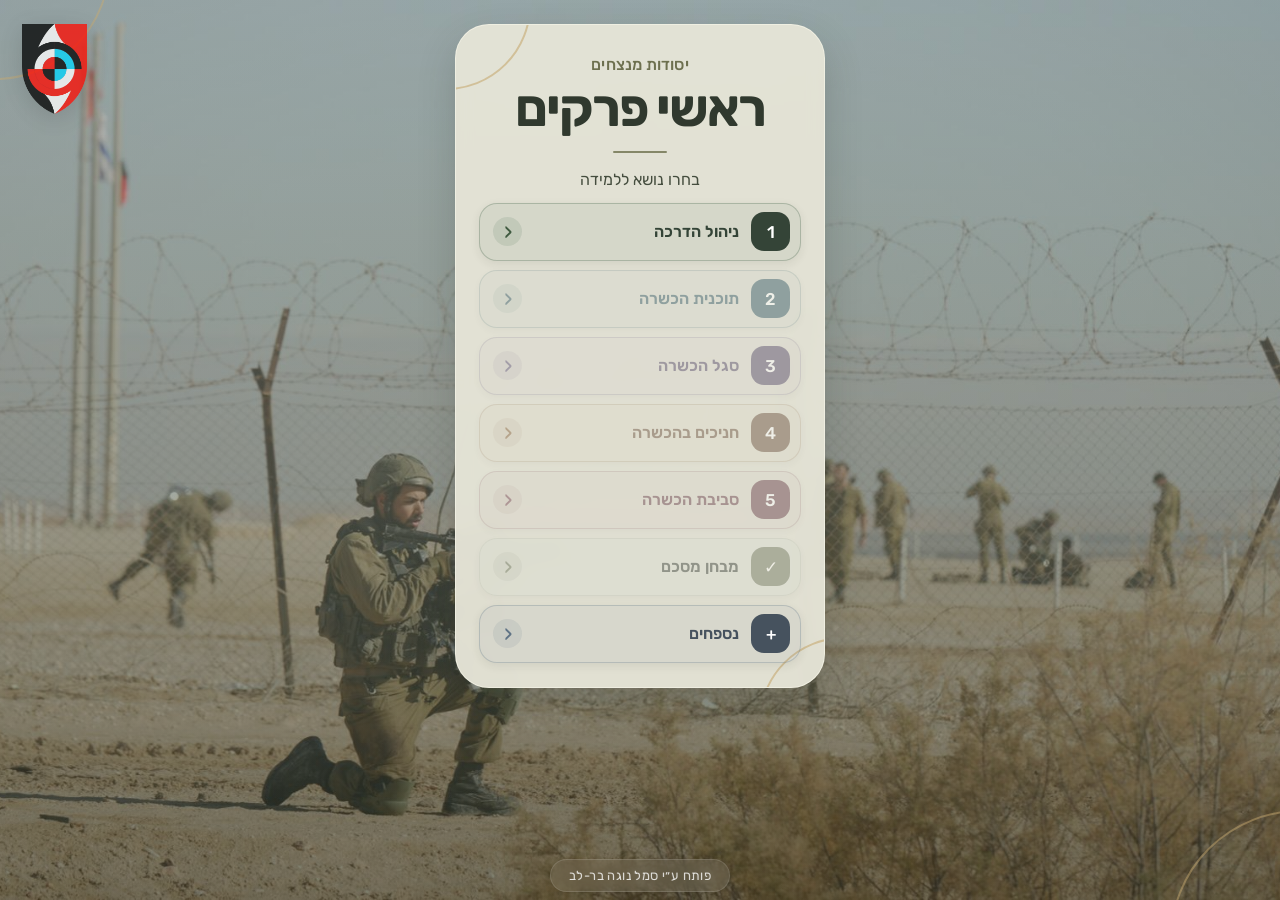
==== commit d3cdc5d1: "Update categoriesPage.html" ====
--- a/categoriesPage.html
+++ b/categoriesPage.html
@@ -467,6 +467,21 @@
   <div class="subchapter-content"><span class="subchapter-number">5.3</span><strong>שגרת אחזקת תשתיות הדרכה</strong></div>
   <div class="subchapter-action"><span class="subchapter-progress">טרם הושלם</span> <span class="subchapter-arrow">‹</span></div>
 </div>
+  </div>
+</div>
+
+<!-- FINAL EXAM -->
+<div class="chapter-group locked-chapter exam-group" id="chapterGroup6" data-ch="7">
+  <div class="chapter-card" onclick="toggleChapterGroup(this)">
+    <div class="chapter-number">✓</div>
+    <div class="chapter-text"><strong>מבחן מסכם</strong></div>
+    <div class="chapter-arrow">‹</div>
+  </div>
+  <div class="subchapters-list">
+    <div class="subchapter-card available" onclick="openFinalExam()">
+      <div class="subchapter-content"><span class="subchapter-number">מבחן</span><strong>המבחן המסכם בתקן ״יסודות מנצחים״</strong></div>
+      <div class="subchapter-action"><span class="subchapter-progress">למעבר למבחן</span> <span class="subchapter-arrow">‹</span></div>
+    </div>
   </div>
 </div>
 
@@ -2747,7 +2762,19 @@
 <button class="finish-learning" onclick="closeAppendix('D')"><span>←</span> חזרה לרשימת הפרקים</button>
 </div></section>
 
-  <!-- =========================
+  <!-- ========================= POPUP: סיום כל הפרקים ========================= -->
+<div class="done-popup" id="allDonePopup" role="dialog" aria-modal="true" aria-labelledby="allDoneTitle" hidden>
+  <div class="done-popup-card">
+    <div class="done-confetti" aria-hidden="true"><i></i><i></i><i></i><i></i><i></i><i></i><i></i><i></i></div>
+    <div class="done-badge">✓</div>
+    <h2 id="allDoneTitle">כל הכבוד! סיימת את כל הפרקים בהצלחה</h2>
+    <p>השלמת את כל פרקי תקן ״יסודות מנצחים״. הצעד האחרון הוא המבחן המסכם.</p>
+    <a class="done-btn primary" href="#" target="_blank" rel="noopener" onclick="return openFinalExam(event)">למבחן המסכם</a>
+    <button type="button" class="done-btn" onclick="closeAllDonePopup()">סגירה</button>
+  </div>
+</div>
+
+<!-- =========================
      FOOTER (מחוץ לדפים, קבוע במסך הראשי)
 ========================= -->
   <div class="footer-credit">
--- a/style.css
+++ b/style.css
@@ -7263,6 +7263,92 @@
 .sc-ch5 .quiz-answer:disabled{cursor:default}
 .sc-ch5 .read-bar{background:rgba(74,38,48,.12)}
 
+/* ---- פרק 6 – נספחים ---- */
+.sc-ch6{
+  --c1:#2f3a45; --c2:#46525e; --ac:#d9b36c; --teal:#5f7385;
+  --card:#f3f5f7; --bd:rgba(95,115,133,.24); --chip:#e1e7ec; --chipn:#b9c6d2; --chipt:#26323d; --note:#e9eef2;
+  background:#eef1f4 !important;
+}
+.sc-ch6 .subchapter-background{
+  background:radial-gradient(circle at top right,rgba(95,115,133,.12),transparent 34%),
+             radial-gradient(circle at bottom left,rgba(47,58,69,.09),transparent 36%)}
+
+/* כותרת עליונה */
+.sc-ch6 .subchapter-header{background:linear-gradient(135deg,var(--c1),var(--c2));border-color:rgba(217,179,108,.35);box-shadow:0 12px 30px rgba(47,58,69,.18)}
+.sc-ch6 .subchapter-header h2{color:var(--ac)}
+.sc-ch6 .back-button{border-color:rgba(217,179,108,.5)}
+.sc-ch6 .back-button span{color:var(--ac)}
+
+/* פתיחה וכותרות סעיפים */
+.sc-ch6 .learning-intro{border-color:var(--bd); background: rgba(249,250,252, 0.85);}
+.sc-ch6 .intro-icon{background:var(--c1);color:var(--ac)}
+.sc-ch6 .learning-intro span,
+.sc-ch6 .section-heading span:not(.section-number){color:var(--teal)}
+.sc-ch6 .section-number{background:rgba(95,115,133,.14);color:#3d4f5f}
+.sc-ch6 .learning-section{border-color:rgba(255,255,255,.9); background: rgba(249,250,252, 0.75);}
+.sc-ch6 .section-heading h2,.sc-ch6 .subsection-title{color:var(--c1)}
+
+/* כרטיסים */
+.sc-ch6 .info-card,.sc-ch6 .rule-card{background:var(--card);border-color:var(--bd);box-shadow:0 7px 22px rgba(47,58,69,.06)}
+.sc-ch6 .rule-card:hover{box-shadow:0 12px 25px rgba(47,58,69,.11)}
+.sc-ch6 .rule-number{background:var(--c1);color:var(--ac)}
+.sc-ch6 .rule-top h3{color:var(--c1)}
+.sc-ch6 .rule-card p{color:#52606d}
+.sc-ch6 .highlight-card{background:linear-gradient(135deg,#e3e9ee,var(--card));border-right:5px solid var(--teal)}
+.sc-ch6 .info-card p{color:#26323d}
+.sc-ch6 .info-card-icon{background:linear-gradient(135deg,#b9c6d2,#e1e7ec);border:1px solid rgba(95,115,133,.35);box-shadow:0 8px 20px rgba(47,58,69,.12),inset 0 1px 0 rgba(255,255,255,.8)}
+.sc-ch6 .note-card{background:var(--note);border-right-color:var(--teal)}
+.sc-ch6 .note-card span{color:#3d4f5f}
+.sc-ch6 .note-card p,.sc-ch6 .note-card ul{color:#485562}
+.sc-ch6 .definition-note{background:var(--note);color:#485562}
+.sc-ch6 .sc-para{color:#52606d}
+
+/* מלבנים ממוספרים */
+.sc-ch6 .chip-grid>div{background:var(--chip);color:#26323d;border-color:var(--bd);box-shadow:0 4px 12px rgba(47,58,69,.05)}
+.sc-ch6 .chip-grid>div>span{background:var(--chipn);color:var(--chipt)}
+
+/* טבלאות */
+.sc-ch6 .learning-table{background:#f7f9fa;border-color:var(--bd)}
+.sc-ch6 .learning-table th{background:var(--c1);color:#ffffff}
+.sc-ch6 .learning-table td{color:#485562}
+.sc-ch6 .learning-table td:first-child{color:var(--c1)}
+.sc-ch6 .learning-table tr:nth-child(even) td{background:rgba(95,115,133,.06)}
+.sc-ch6 .learning-table tr:hover td{background:rgba(95,115,133,.12)}
+
+/* סיכום וכפתור סיום */
+.sc-ch6 .takeaway-card{background:linear-gradient(135deg,var(--c1),var(--c2));box-shadow:0 17px 35px rgba(47,58,69,.20)}
+.sc-ch6 .takeaway-label,.sc-ch6 .takeaway-items>div>span{color:var(--ac)}
+.sc-ch6 .finish-learning{background:var(--ac);color:#2f3a45;box-shadow:0 10px 24px rgba(47,58,69,.15)}
+.sc-ch6 .finish-learning span{background:rgba(47,58,69,.12)}
+
+/* כפתור סיום כהה ובולט לפרק 2 */
+.sc-ch6 .finish-learning {
+    background:#b9a16a !important; /* כחול כהה ועמוק יותר מהרקע של הסיכום */
+    color: #ffffff !important;        /* טקסט לבן חד וברור */
+    box-shadow: 0 10px 24px rgba(47,58,69, 0.3) !important;
+}
+
+.sc-ch6 .finish-learning:hover {
+    background:#8d7445 !important; /* כהה עוד יותר בריחוף */
+}
+
+.sc-ch6 .finish-learning span {
+    background:#9b8151 !important; /* עיגול פנימי בגוון זהוב רך */
+    color: #ffffff !important;
+}
+
+/* רכיבים אינטראקטיביים נוספים */
+
+.sc-new .ix .ix-hint{color:var(--teal)}
+.sc-ch6 .quiz-card-12{padding:22px;background:var(--card);border:1px solid var(--bd);border-radius:20px;box-shadow:0 7px 22px rgba(47,58,69,.07);margin-bottom:14px}
+.sc-ch6 .quiz-card-12 h3{color:var(--c1)}
+.sc-ch6 .quiz-answer{background:#edf1f4;border-color:var(--bd);color:#2f3a45}
+.sc-ch6 .quiz-answer:hover{background:#e1e7ec;border-color:var(--teal)}
+.sc-ch6 .quiz-answer.correct{background:#dff1e4;border-color:#6fae83;color:#1f4a2e}
+.sc-ch6 .quiz-answer.wrong{background:#f8e6e3;border-color:#d5a49b;color:#743e36}
+.sc-ch6 .quiz-answer:disabled{cursor:default}
+.sc-ch6 .read-bar{background:rgba(47,58,69,.12)}
+
 
 /* =====================================================
    דף הפרקים – צבע לכל פרק (מספר הפרק, כיתוב ההתקדמות והחץ)
@@ -7337,3 +7423,64 @@
 .categories-page .chapters-list > .chapter-group[data-ch="5"] .subchapter-card .subchapter-arrow { color: #7a3a4a; font-weight: 700; }
 .categories-page .chapters-list > .chapter-group[data-ch="5"] .subchapter-card.locked .subchapter-progress { color: #777; font-weight: 400; }
 .categories-page .chapters-list > .chapter-group[data-ch="5"] .subchapter-card.locked .subchapter-number { color: #8a8a80; }
+
+.categories-page .chapters-list > .chapter-group[data-ch="6"] { --chapter-accent: #5f7385; }
+.categories-page .chapters-list > .chapter-group[data-ch="6"] .chapter-card { background: rgba(95,115,133,.075); border-color: rgba(95,115,133,.28); }
+.categories-page .chapters-list > .chapter-group[data-ch="6"] .chapter-card:hover { background: rgba(95,115,133,.12); }
+.categories-page .chapters-list > .chapter-group[data-ch="6"] .chapter-card::before { background: #5f7385; }
+.categories-page .chapters-list > .chapter-group[data-ch="6"] .chapter-number { background: #46525e; color: #fff; }
+.categories-page .chapters-list > .chapter-group[data-ch="6"] .chapter-arrow { color: #5f7385; background: rgba(95,115,133,.12); }
+.categories-page .chapters-list > .chapter-group[data-ch="6"] .chapter-text strong { color: #46525e; }
+.categories-page .chapters-list > .chapter-group[data-ch="6"] .subchapter-card .subchapter-number { color: #5f7385; }
+.categories-page .chapters-list > .chapter-group[data-ch="6"] .subchapter-card.available { border-right: 4px solid #5f7385; }
+.categories-page .chapters-list > .chapter-group[data-ch="6"] .subchapter-card .subchapter-progress { color: #5f7385; font-weight: 700; }
+.categories-page .chapters-list > .chapter-group[data-ch="6"] .subchapter-card .subchapter-arrow { color: #5f7385; font-weight: 700; }
+.categories-page .chapters-list > .chapter-group[data-ch="6"] .subchapter-card.locked .subchapter-progress { color: #777; font-weight: 400; }
+.categories-page .chapters-list > .chapter-group[data-ch="6"] .subchapter-card.locked .subchapter-number { color: #8a8a80; }
+
+
+/* ---------------- נספחים: גרף אינטראקטיבי ---------------- */
+.bchart{padding:18px 14px 14px;background:var(--card);border:1px solid var(--bd);border-radius:20px}
+.bchart-legend{display:flex;flex-wrap:wrap;gap:8px;margin-bottom:18px}
+.bchart .bl{display:inline-flex;align-items:center;gap:7px;padding:7px 12px;border:1px solid var(--bd);border-radius:999px;background:#fff;color:var(--c1);font:inherit;font-size:12.5px;cursor:pointer;transition:opacity .2s}
+.bchart .bl,.exc-chips .ec{width:auto !important;height:auto !important;min-height:0 !important;margin:0 !important;flex:0 0 auto}
+.exc-chips .ec{display:inline-flex;align-items:center}
+.bchart .bl i{width:12px;height:12px;border-radius:4px;display:inline-block}
+.bchart .bl[aria-pressed="false"]{opacity:.38;text-decoration:line-through}
+.bchart .bl0 i,.bchart .s0{background:#b9c6d2}
+.bchart .bl1 i,.bchart .s1{background:#8fa3b5}
+.bchart .bl2 i,.bchart .s2{background:#5f7385}
+.bchart .bl3 i,.bchart .s3{background:#2f3a45}
+.bchart-plot{display:flex;gap:8px;align-items:flex-end;padding-top:22px;border-bottom:2px solid var(--bd)}
+.bchart .bgroup{flex:1;min-width:0;display:flex;flex-direction:column;align-items:center;padding:6px 3px 0;border-radius:12px 12px 0 0;cursor:pointer;transition:background .2s}
+.bchart .bgroup:hover,.bchart .bgroup.picked{background:rgba(95,115,133,.14)}
+.bchart .bgroup.hl{outline:2px dashed var(--teal);outline-offset:-2px}
+.bchart .bars{display:flex;align-items:flex-end;gap:3px;height:210px;width:100%;justify-content:center}
+.bchart .bar{position:relative;flex:1;max-width:22px;height:var(--h);border-radius:5px 5px 0 0;transition:height .5s ease,opacity .2s}
+.bchart .bar b{position:absolute;bottom:100%;left:50%;transform:translateX(-50%);padding-bottom:3px;font-size:11px;font-weight:600;color:var(--c1)}
+.bchart .gname{padding:9px 0 8px;font-size:12.5px;font-weight:600;color:var(--c1);text-align:center}
+.bchart.hide-s0 .s0,.bchart.hide-s1 .s1,.bchart.hide-s2 .s2,.bchart.hide-s3 .s3{visibility:hidden}
+.bchart .chart-note{margin-top:14px;padding:12px 14px;background:var(--note);border-radius:12px;font-size:13.5px;line-height:1.8;color:#485562}
+@media (max-width:560px){.bchart .bar b{font-size:9.5px}.bchart .bars{gap:2px}.bchart-plot{gap:3px}}
+
+/* ---------------- נספחים: טבלת החרגות ---------------- */
+.exc-tools{display:flex;flex-direction:column;gap:12px;margin-bottom:16px}
+.exc-search{width:100%;padding:13px 16px;border:1px solid var(--bd);border-radius:14px;background:#fff;font:inherit;font-size:14px;color:var(--c1);outline:none}
+.exc-search:focus{border-color:var(--teal);box-shadow:0 0 0 3px rgba(95,115,133,.18)}
+.exc-chips{display:flex;flex-wrap:wrap;gap:8px}
+.exc-chips .ec{padding:7px 14px;border:1px solid var(--bd);border-radius:999px;background:#fff;color:var(--c1);font:inherit;font-size:13px;cursor:pointer}
+.exc-chips .ec.on{background:var(--c1);color:var(--ac);border-color:var(--c1)}
+.exc-count{font-size:12.5px;color:var(--teal);font-weight:600}
+.exc-list{display:grid;grid-template-columns:minmax(0,1fr);gap:12px}
+.exc-list .exc[hidden],.exc-empty[hidden]{display:none}
+.exc .exc-clause{margin:6px 0 0;font-size:13px;color:var(--teal);font-weight:600}
+.exc .rule-top h3{font-size:15px}
+.exc-box{padding:12px 14px;border-radius:12px;margin-top:10px;font-size:14px;line-height:1.8}
+.exc-box span{display:block;margin-bottom:3px;font-size:12px;font-weight:700}
+.exc-box p{margin:0}
+.exc-box.g{background:#eef1f4;border-right:4px solid #8fa3b5}
+.exc-box.g span{color:#5f7385}
+.exc-box.x{background:#fbf3e1;border-right:4px solid #d9b36c}
+.exc-box.x span{color:#8a6a2c}
+.exc-empty{padding:20px;text-align:center;color:var(--teal)}
+.appendices-group .subchapter-card .subchapter-number{min-width:64px}
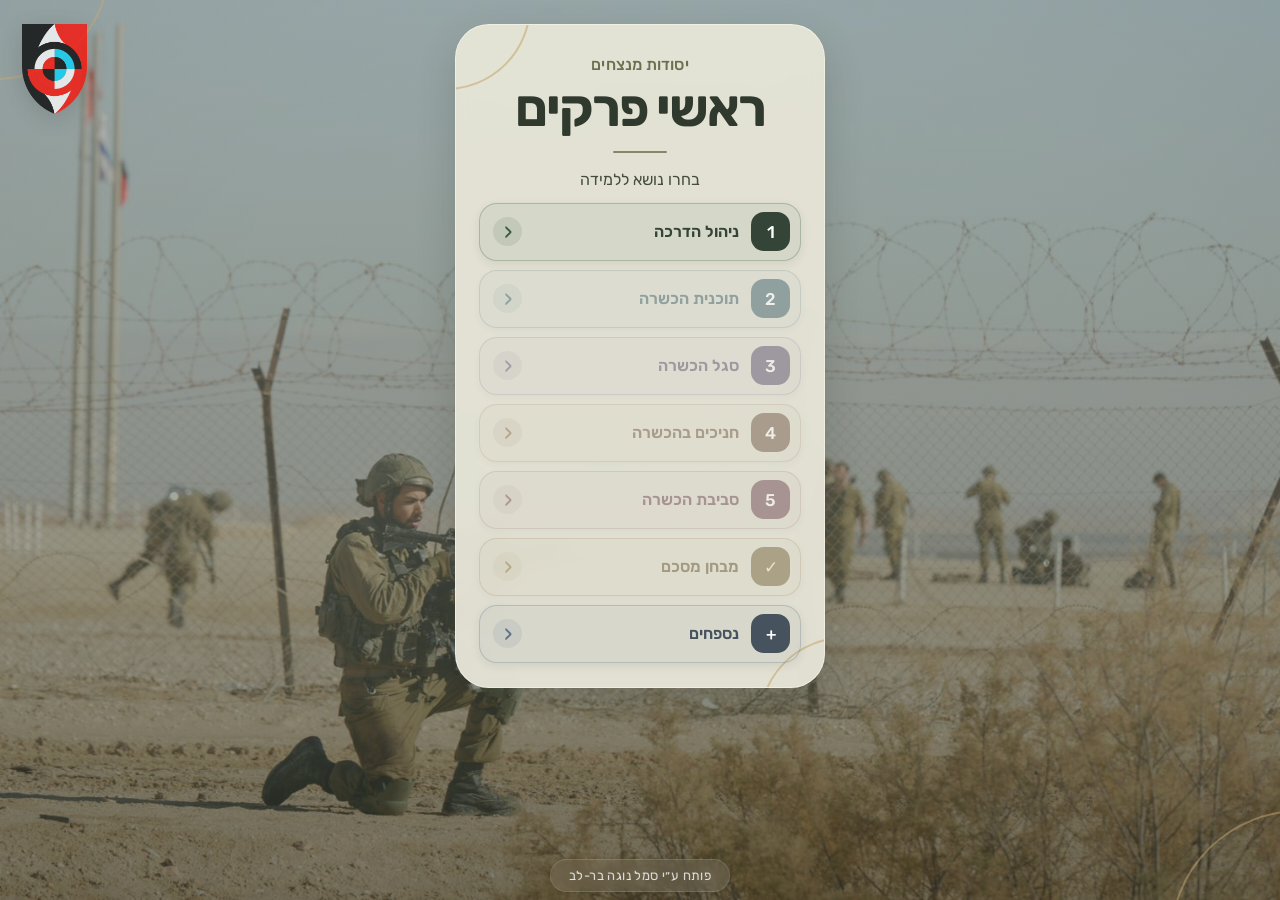
==== commit 30190428: "Update categoriesPage.html" ====
--- a/categoriesPage.html
+++ b/categoriesPage.html
@@ -531,7 +531,7 @@
 <section id="subchapterNew12Page" class="subchapter-page sc-new sc-ch1"><div class="read-bar"><i></i></div><div class="subchapter-background"></div><div class="subchapter-container"><header class="subchapter-header"><button class="back-button" onclick="closeSubchapterPage('1.2')"><span>→</span> חזרה לפרקים</button><h1>שעון פעילות ביחידת הכשרה</h1><h2>תכנון, ניהול ובקרה של מופעי ההדרכה</h2></header><section class="learning-intro"><div class="intro-icon">1.2</div><div><span>מה נלמד?</span><h2>ניהול שגרת ההדרכה</h2><p>נכיר את מטרת שעון הפעילות, את הקשר שלו לגרף ההכשרות ואת העקרונות המסייעים ליחידת ההכשרה לתכנן, לנהל ולבקר את מופעי ההדרכה.</p></div></section><section class="learning-section"><div class="section-heading"><span class="section-number">01</span><div><span>מטרת הנוהל</span><h2>למה צריך שעון פעילות?</h2></div></div><div class="info-card highlight-card"><div class="info-card-icon"><svg viewBox="0 0 24 24" aria-hidden="true"><path d="M8 3.5h8a1 1 0 0 1 1 1V6H7V4.5a1 1 0 0 1 1-1z" fill="none" stroke="#222" stroke-width="1.7" stroke-linejoin="round"/><path d="M7 5H5.5a1 1 0 0 0-1 1v14a1 1 0 0 0 1 1h13a1 1 0 0 0 1-1V6a1 1 0 0 0-1-1H17" fill="none" stroke="#222" stroke-width="1.7" stroke-linejoin="round"/><path d="M8 12l2 2 4-4M8 17h8" fill="none" stroke="#222" stroke-width="1.7" stroke-linecap="round" stroke-linejoin="round"/></svg></div><p>הגדרת קיום שעון פעילות ביחידת הדרכה.</p></div></section><section class="learning-section"><div class="section-heading"><span class="section-number">02</span><div><span>כללי</span><h2>איך שעון הפעילות מסייע לניהול ההדרכה?</h2></div></div><div class="interactive-cards"><article class="rule-card ix" onclick="toggleLearningCard(this)"><div class="rule-top"><span class="rule-number">א</span><h3>ניהול שגרת ההכשרות</h3></div><span class="ix-hint">לחצו לקריאה</span><div class="ix-more"><p>במסגרת ניהול ההדרכה ביחידת הכשרה מתקיימים מופעי הדרכה שתכליתם ניהול שגרת ההכשרות בצורה שיטתית ואיכותית.</p></div></article><article class="rule-card ix" onclick="toggleLearningCard(this)"><div class="rule-top"><span class="rule-number">ב</span><h3>היערכות מראש</h3></div><span class="ix-hint">לחצו לקריאה</span><div class="ix-more"><p>כדי לאפשר לכלל המפקדים ובעלי התפקידים הרלוונטיים להיערך בצורה מיטבית לכל אחד מהמופעים, נדרש לקיים בכל יחידת הדרכה שעון פעילות.</p></div></article><article class="rule-card"><div class="rule-top"><span class="rule-number">ג</span><h3>שילוב בגרף ההכשרות</h3></div><p>שעון הפעילות יוטמע בתוך גרף ההכשרות של בתי הספר.</p></article></div><div class="note-card"><span>שימו לב</span><p>שעון הפעילות מאפשר לתאם מראש את מופעי ניהול ההדרכה ולשלב אותם בשגרת יחידת ההכשרה.</p></div></section><section class="learning-section"><div class="section-heading"><span class="section-number">03</span><div><span>הגדרות</span><h2>שני מושגים שחשוב להכיר</h2></div></div><div class="interactive-cards"><article class="rule-card"><div class="rule-top"><span class="rule-number">א</span><h3>שעון פעילות</h3></div><p>גרף המגדיר את העיתוי של מופעי ניהול ההדרכה המרכזיים בהכשרה.</p></article><article class="rule-card"><div class="rule-top"><span class="rule-number">ב</span><h3>גרף הכשרות</h3></div><p>גרף הכולל את עיתויי הפתיחה והסיום של ההכשרות, וכן מופעי הכנות מפקדים וגורמים משפיעים נוספים.</p><p class="definition-note">גרף ההכשרות מנוהל על ידי אג״ם הבה״ד.</p></article></div></section><section class="learning-section"><div class="section-heading"><span class="section-number">04</span><div><span>עקרונות</span><h2>איך זה עובד בפועל?</h2></div></div><div class="info-card highlight-card"><div class="info-card-icon"><svg viewBox="0 0 24 24" aria-hidden="true"><path d="M8 3.5h8a1 1 0 0 1 1 1V6H7V4.5a1 1 0 0 1 1-1z" fill="none" stroke="#222" stroke-width="1.7" stroke-linejoin="round"/><path d="M7 5H5.5a1 1 0 0 0-1 1v14a1 1 0 0 0 1 1h13a1 1 0 0 0 1-1V6a1 1 0 0 0-1-1H17" fill="none" stroke="#222" stroke-width="1.7" stroke-linejoin="round"/><path d="M8 12l2 2 4-4M8 17h8" fill="none" stroke="#222" stroke-width="1.7" stroke-linecap="round" stroke-linejoin="round"/></svg></div><p>שעון הפעילות מסדיר את מופעי ניהול ההדרכה ברמות השונות ומאפשר תכנון ובקרה לאורך ההכשרה.</p></div><div class="interactive-cards"><article class="rule-card"><div class="rule-top"><span class="rule-number">1</span><h3>שתי רמות פעילות</h3></div><p>שעון הפעילות יכלול מופעים ברמה הבית ספרית וברמה הענפית.</p></article><article class="rule-card"><div class="rule-top"><span class="rule-number">2</span><h3>שילוב בגרף ההכשרות</h3></div><p>שעון פעילות ברמת בית הספר יגולם בגרף ההכשרות המנוהל באג״ם היחידה.</p></article><article class="rule-card ix" onclick="toggleLearningCard(this)"><div class="rule-top"><span class="rule-number">3</span><h3>בקרה על המופעים</h3></div><span class="ix-hint">לחצו לקריאה</span><div class="ix-more"><p>הבקרה על מימוש מופעי שעון הפעילות ברמת הבה״ד תבוצע על ידי גפ״ה היחידה, וברמה הענפית על ידי קה״ד/צפ״ה הענף.</p></div></article></div><div class="note-card"><span>נקודת מפתח</span><p>פתיחת תקה״ד: תחילת הכנת מפקדים.</p></div></section><section class="learning-section"><div class="section-heading"><span class="section-number">05</span><div><span>שעון תקה״ד בה״די</span><h2>מופעי ההדרכה לאורך ההכשרה</h2></div></div><p class="sc-para">השעון מחלק את מופעי ניהול ההדרכה לשלבים שלפני פתיחת תקופת ההדרכה, במהלך ההכשרה ובסיומה. המועדים שלהלן משמרים את הנוסח שניתן לקריאה בסריקה.</p><div class="interactive-cards cols-1"><article class="rule-card"><div class="rule-top"><span class="rule-number">א</span><h3>ציר הזמן</h3></div><div class="chip-grid"><div><span>1</span>6–3 שבועות לפני</div><div><span>2</span>3 שבועות עד פתיחה</div><div><span>3</span>0–6 שבועות בהכשרה</div><div><span>4</span>6–10 שבועות</div><div><span>5</span>10–14 שבועות</div><div><span>6</span>עד חודש מסיום ההכשרה</div><div><span>7</span>דו״ח מדדים חודשי</div></div></article></div><h3 class="subsection-title">א. טרם פתיחת התקה״ד : 6/−3</h3><p class="sc-para">הכנות מוקדמות ואישור תכניות</p><div class="table-wrapper"><table class="learning-table tbl-sm"><thead><tr><th>האירוע / המופע</th><th>עיתוי</th></tr></thead><tbody><tr><td>קפ״ק 1 בתקופת ההדרכה</td><td>חודש וחצי לפני תחילת התקה״ד</td></tr><tr><td>אישור תכניות הכנת המפקדים ואישור תקה״ד</td><td>עד שבועיים לפני פתיחת התקה״ד</td></tr><tr><td>חד־יומי מייפים</td><td>במהלך הכנות המפקדים</td></tr><tr><td>בניית תכנית חניכה לדרג המ״פ</td><td>עד סיום הכנת המפקדים</td></tr><tr><td>בניית תכניות חניכה למפקדים</td><td>עד סיום הכנת המפקדים</td></tr><tr><td>השתלמות מפקדה מכשירה</td><td>לפי הצורך והנושאים הנדרשים</td></tr></tbody></table></div><div class="note-card"><span>פירוט השתלמויות לפי בע״ת:</span><ul><li>הדרכה — משה״דים, מפק״צים, מפל״גים, מ״פים</li><li>אג״ם — בע״ת אג״ם</li><li>רפואה — חופ״לים</li><li>לוגיסטיקה — רס״פים, סמ״פים</li><li>סגן מפקד — סגנים</li></ul></div><h3 class="subsection-title">ב. טרם פתיחת התקה״ד : 0/−3</h3><p class="sc-para">השלמת הכנות המפקדים והיערכות לפתיחה</p><div class="table-wrapper"><table class="learning-table tbl-sm"><thead><tr><th>האירוע / המופע</th><th>עיתוי</th></tr></thead><tbody><tr><td>מפקד פתיחת הכנת מפקדים בבה״ד</td><td>עד סוף הכנת המפקדים</td></tr><tr><td>מסדר מפקד הבה״ד</td><td>עד סיום הכנת המפקדים</td></tr><tr><td>אישור תכניות להכשרה - תיק קורס</td><td>עד שבועיים לפני פתיחת התקה״ד</td></tr><tr><td>אישור מפקדים "כשיר להכשיר" וסיכום הכנת מפקדים</td><td>עד יום פתיחת ההכשרה</td></tr><tr><td>מפקדי ביצוע "כשיר להכשיר" למפקדים</td><td>במהלך הכנת המפקדים, לפני פתיחת ההכשרה</td></tr><tr><td>אישור תכניות להכשרה למייפ</td><td>שבוע לפני פתיחת ההכשרה</td></tr><tr><td>מסדר קמפוס</td><td>עד פתיחת ההכשרה</td></tr><tr><td>כתיבת תיק קורס פלוגתי</td><td>במהלך הכנת המפקדים</td></tr><tr><td>הורדת חוזה חניכה למפקדים</td><td>עד שבוע מפתיחת ההכשרה</td></tr></tbody></table></div><div class="note-card"><span>השתלמות מפקדה מכשירה כחלק ממסך התכנים המחייבים בהכנות המפקדים:</span><ul><li>רפואה - השתלמות מח״יצים, שיעור ברה״ץ, שיעור אקלים וטיפול במכות קור/חום, שיעור חתך</li><li>טנ״א - יום אחזקה, השתלמות פריקה והעמסה</li><li>הדרכה - קפ״ק קמפוס, סדנת חניכה</li><li>בטיחות - כנס בטיחות</li><li>חנוך - כשירות הערכית</li></ul></div><h3 class="subsection-title">ג. 6–0 שבועות בהכשרה</h3><p class="sc-para">מעקב, הערכת מצב ובקרת התקדמות</p><div class="table-wrapper"><table class="learning-table tbl-sm"><thead><tr><th>האירוע / המופע</th><th>עיתוי</th></tr></thead><tbody><tr><td>מסדר קמפוס</td><td>עד שבועיים מפתיחת ההכשרה</td></tr><tr><td>הערכת מצב אמצע הכשרה, כולל סטטוס הסמכות</td><td>אמצע ההכשרה</td></tr><tr><td>ועדות הערכה לחניכים באמצע ההכשרה</td><td>אמצע ההכשרה</td></tr><tr><td>תחקיר אמצע הכשרה</td><td>אמצע ההכשרה</td></tr><tr><td>שיחת אמצע הכשרה למפקדים</td><td>אמצע ההכשרה</td></tr><tr><td>הערכת מצב אמצע הכשרה, כולל סטטוס הסמכות ומסדר הזנות קמפוס</td><td>בין 6–7 שבועות בהכשרה</td></tr><tr><td>סטטוס תכנית חניכה למפקדים</td><td>כחלק מהערכת מצב אמצע</td></tr><tr><td>ועדות הערכה אמצע</td><td>אמצע ההכשרה, כחלק מתהליך ועדה רמ״ם</td></tr></tbody></table></div><h3 class="subsection-title">ד. 10–6 שבועות בהכשרה</h3><p class="sc-para">שיחות חתך והכנה לשולחן עגול</p><div class="table-wrapper"><table class="learning-table tbl-sm"><thead><tr><th>האירוע / המופע</th><th>עיתוי</th></tr></thead><tbody><tr><td>מפגש מכין לשולחן עגול 1</td><td>שבוע לפני השולחן העגול</td></tr><tr><td>שיחות חתך - הדרכה, לוגיסטיקה ורפואה</td><td>במהלך תקופת ההכשרה</td></tr><tr><td>יום מ״פים [למידה]</td><td>אמצע התקה״ד</td></tr><tr><td>שיחת חתך אמצע חניכים</td><td>אמצע ההכשרה</td></tr><tr><td>שיחות אמצע מפקדי פלוגות</td><td>אמצע ההכשרה</td></tr><tr><td>חוות דעת אמצע הכשרה למפקדים</td><td>עד 7 שבועות בהכשרה, בהתאם לגרף התרגילים</td></tr><tr><td>שולחן עגול לתקה״ד</td><td>עד 7 שבועות להכשרה, בהתאם לגרף התרגילים</td></tr></tbody></table></div><div class="note-card"><span>נושאים והערות מהמסמך:</span><ul><li>הדרכה — שיחת חתך מפקדים וביקורת הדרכה תל״ב</li><li>רפואה — שיחת חתך חניכים וחופ״לים</li><li>לוגיסטיקה — ועדה לוגיסטית</li></ul></div><h3 class="subsection-title">ה. היערכות לסיום תקופת ההדרכה 14–10 שבועות בהכשרה</h3><p class="sc-para">סיכומים, הערכות ותחקירים</p><div class="table-wrapper"><table class="learning-table tbl-sm"><thead><tr><th>האירוע / המופע</th><th>עיתוי</th></tr></thead><tbody><tr><td>שיחת סיכום צוערים - ענף הפיקוד</td><td>בשבוע סיום ההכשרה</td></tr><tr><td>פורום הסמכות לענפים</td><td>שבועיים טרם סיום המחזור</td></tr><tr><td>סיכום תקופת הדרכה - ענפים</td><td>עד שבוע מסיום ההכשרה</td></tr><tr><td>תחקירי צוערים, מטאור</td><td>עד סיום ההכשרה</td></tr><tr><td>ועדות הערכה סוף - מפקד הבה״ד</td><td>עד שבועיים מסיום ההכשרה</td></tr><tr><td>ועדות הערכה סוף - מפקדי ענפים</td><td>עד שבועיים מסיום ההכשרה</td></tr><tr><td>מיון מפקדים חדשים</td><td>עד 3 שבועות לפני פתיחת הכנת מפקדים</td></tr><tr><td>אישורי תכניות להכנת המפקדים - פלוגות</td><td>עד 3 שבועות לפני פתיחת הכנת מפקדים</td></tr><tr><td>תחקיר הכשרה</td><td>במהלך השבועיים האחרונים להכשרה</td></tr><tr><td>חוות דעת סוף הכשרה למפקדים</td><td>עד שבוע מסיום ההכשרה</td></tr><tr><td>ועדות הערכה סוף - מ״פ</td><td>עד שבועיים מסיום ההכשרה</td></tr><tr><td>תחקיר הכשרה ברמת הסוללה</td><td>עד שבועיים מסיום ההכשרה</td></tr></tbody></table></div><h3 class="subsection-title">ו. סיכומים לתקופת הדרכה</h3><p class="sc-para">הפקת לקחים והיערכות למחזור הבא</p><div class="table-wrapper"><table class="learning-table tbl-sm"><thead><tr><th>האירוע / המופע</th><th>עיתוי</th></tr></thead><tbody><tr><td>הפקת לקחים מהמחזור ובניית תכניות לתקופת אימון</td><td>מועד מדויק לא קריא בסריקה</td></tr><tr><td>פיקוד ההכשרות והאימונים - פורום הסמכות מטה</td><td>כחלק מסיכומי הכשרות של הפיקוד</td></tr><tr><td>מקתמ״ר - סיכום הכשרות</td><td>עד שלושה שבועות מסיום ההכשרה</td></tr><tr><td>סיכום תקופת הדרכה והצגת תחקירי הכשרה - ענפים</td><td>עד שבוע מסיום התקה״ד</td></tr><tr><td>העברות מקל ליחידות</td><td>בשבועיים האחרונים להכשרה</td></tr><tr><td>סיכום תקופת הכשרה והפקת לקחים פלוגתי</td><td>עד שבוע מסיום התקה״ד</td></tr><tr><td>סיכום חוזי החניכה וקביעת יעדים להמשך</td><td>מועד מדויק לא קריא בסריקה</td></tr><tr><td>היערכות להכנות המפקדים - מפקדה מכשירה</td><td>על פי פירוט התקן</td></tr><tr><td>תכניות לתקופת ההדרכה</td><td>שבועיים לפני תחילת התקה״ד</td></tr></tbody></table></div></section><section class="learning-section"><div class="section-heading"><span class="section-number">06</span><div><span>בדיקת ידע</span><h2>האם הבנו את הנוהל?</h2></div></div><div class="info-card quiz-card-12"><h3>מהו שעון פעילות?</h3><p>בחרו את ההגדרה הנכונה:</p><div class="quiz-options-12"><button type="button" class="quiz-answer" onclick="checkAnswer12(this, false)">גרף הכולל רק את תאריכי פתיחת וסיום ההכשרות</button><button type="button" class="quiz-answer" onclick="checkAnswer12(this, true)">גרף המגדיר את העיתוי של מופעי ניהול ההדרכה המרכזיים בהכשרה</button><button type="button" class="quiz-answer" onclick="checkAnswer12(this, false)">רשימת המפקדים ובעלי התפקידים ביחידה</button></div><div id="quizFeedback12" class="quiz-feedback"></div></div></section><section class="learning-section"><div class="section-heading"><span class="section-number">07</span><div><span>בדיקת ידע</span><h2>בואו נבדוק</h2></div></div><div class="quiz-card-12" data-why="התשובה הנכונה: כדי לאפשר לכלל המפקדים ובעלי התפקידים הרלוונטיים להיערך בצורה מיטבית לכל אחד מהמופעים, נדרש לקיים בכל יחידת הדרכה שעון פעילות."><h3>מה נכון לגבי «היערכות מראש»?</h3><div class="quiz-options-12"><button type="button" class="quiz-answer" onclick="checkQuiz(this)">הבקרה על מימוש מופעי שעון הפעילות ברמת הבה״ד תבוצע על ידי גפ״ה היחידה, וברמה הענפית על ידי קה״ד/צפ״ה הענף.</button><button type="button" class="quiz-answer" data-ok="1" onclick="checkQuiz(this)">כדי לאפשר לכלל המפקדים ובעלי התפקידים הרלוונטיים להיערך בצורה מיטבית לכל אחד מהמופעים, נדרש לקיים בכל יחידת הדרכה שעון פעילות.</button><button type="button" class="quiz-answer" onclick="checkQuiz(this)">במסגרת ניהול ההדרכה ביחידת הכשרה מתקיימים מופעי הדרכה שתכליתם ניהול שגרת ההכשרות בצורה שיטתית ואיכותית.</button></div><div class="quiz-feedback"></div></div><div class="quiz-card-12" data-why="התשובה הנכונה: שעון פעילות ברמת בית הספר יגולם בגרף ההכשרות המנוהל באג״ם היחידה."><h3>מה נכון לגבי «שילוב בגרף ההכשרות»?</h3><div class="quiz-options-12"><button type="button" class="quiz-answer" onclick="checkQuiz(this)">גרף המגדיר את העיתוי של מופעי ניהול ההדרכה המרכזיים בהכשרה.</button><button type="button" class="quiz-answer" onclick="checkQuiz(this)">שעון הפעילות יכלול מופעים ברמה הבית ספרית וברמה הענפית.</button><button type="button" class="quiz-answer" data-ok="1" onclick="checkQuiz(this)">שעון פעילות ברמת בית הספר יגולם בגרף ההכשרות המנוהל באג״ם היחידה.</button></div><div class="quiz-feedback"></div></div></section><section class="takeaway-section"><div class="takeaway-card"><span class="takeaway-label">לסיכום</span><h2>מה חשוב לזכור?</h2><div class="takeaway-items"><div><span>1</span>שעון הפעילות מסדיר את מופעי ניהול ההדרכה.</div><div><span>2</span>הוא מאפשר למפקדים ולבעלי התפקידים להיערך מראש.</div><div><span>3</span>הוא משתלב בגרף ההכשרות של בתי הספר.</div><div><span>4</span>הוא כולל מופעים ברמה הבית ספרית וברמה הענפית.</div><div><span>5</span>הוא מסייע לתכנן, לעקוב, להעריך ולסכם את ההכשרה.</div></div></div></section><button class="finish-learning" onclick="finishSubchapterPage('1.2')"><span>✓</span> סיימתי ללמוד את תת־הפרק</button></div></section>
 
 <!-- ========================= SUBCHAPTER 1.3 מיפוי הדרכתי ליחידות הכשרה ========================= -->
-<section id="subchapterNew13Page" class="subchapter-page sc-new sc-ch1"><div class="read-bar"><i></i></div><div class="subchapter-background"></div><div class="subchapter-container"><header class="subchapter-header"><button class="back-button" onclick="closeSubchapterPage('1.3')"><span>→</span> חזרה לפרקים</button><h1>מיפוי הדרכתי ליחידות הכשרה</h1><h2>אבחון, איתור צרכים ושיפור תהליכי ההדרכה</h2></header><section class="learning-intro"><div class="intro-icon">1.3</div><div><span>מה נלמד?</span><h2>איך מאבחנים את צורכי ההדרכה ביחידה?</h2><p>נכיר את תהליך האבחון ההדרכתי, את אופן איסוף הנתונים ועיבודם, את בעלי התפקידים המשתתפים בתהליך ואת הדרך שבה הופכים ממצאים לתוכנית פעולה לשיפור ההדרכה.</p></div></section><section class="learning-section"><div class="section-heading"><span class="section-number">01</span><div><span>מטרת הנוהל</span><h2>לשם מה מבצעים אבחון הדרכתי?</h2></div></div><div class="info-card highlight-card"><div class="info-card-icon"><svg viewBox="0 0 24 24" aria-hidden="true"><path d="M8 3.5h8a1 1 0 0 1 1 1V6H7V4.5a1 1 0 0 1 1-1z" fill="none" stroke="#222" stroke-width="1.7" stroke-linejoin="round"/><path d="M7 5H5.5a1 1 0 0 0-1 1v14a1 1 0 0 0 1 1h13a1 1 0 0 0 1-1V6a1 1 0 0 0-1-1H17" fill="none" stroke="#222" stroke-width="1.7" stroke-linejoin="round"/><path d="M8 12l2 2 4-4M8 17h8" fill="none" stroke="#222" stroke-width="1.7" stroke-linecap="round" stroke-linejoin="round"/></svg></div><p>הגדרת תהליך אבחון הדרכה ביחידה.</p></div></section><section class="learning-section"><div class="section-heading"><span class="section-number">02</span><div><span>כללים</span><h2>עקרונות האבחון ההדרכתי</h2></div></div><div class="interactive-cards"><article class="rule-card"><div class="rule-top"><span class="rule-number">א</span><h3>תהליך שיטתי וסדור</h3></div><p>אבחון הדרכתי הוא תהליך שיטתי וסדור של איסוף נתונים ועיבודם.</p></article><article class="rule-card ix" onclick="toggleLearningCard(this)"><div class="rule-top"><span class="rule-number">ב</span><h3>שיפור תהליכי ההדרכה</h3></div><span class="ix-hint">לחצו לקריאה</span><div class="ix-more"><p>מטרת התהליך היא לשפר את תהליכי ההדרכה ביחידה, בעיקר בתחומי איכות תוכניות ההכשרה, סגל ההכשרה וכשירותו, וסביבת הכשרה התומכת במשימה.</p></div></article><article class="rule-card ix" onclick="toggleLearningCard(this)"><div class="rule-top"><span class="rule-number">ג</span><h3>אבחון מלא לעומת אבחון ממוקד</h3></div><span class="ix-hint">לחצו לקריאה</span><div class="ix-more"><p>אבחון הדרכתי מלא בוחן את היחידה על כלל הכשרותיה. אבחון ממוקד בוחן הכשרה אחת, ומכונה גם "הערכת אפקטיביות הכשרה" - ראו נוהל 1.6. נוהל זה מפרט את תהליך האבחון ההדרכתי המלא.</p></div></article><article class="rule-card"><div class="rule-top"><span class="rule-number">ד</span><h3>תוצר התהליך</h3></div><p>זיהוי צורכי ההדרכה וקביעת תוכנית עבודה להמשך.</p></article></div></section><section class="learning-section"><div class="section-heading"><span class="section-number">03</span><div><span>הגדרות ומושגים</span><h2>המושגים המרכזיים בנוהל</h2></div></div><div class="interactive-cards"><article class="rule-card"><div class="rule-top"><span class="rule-number">1</span><h3>אבחון הדרכתי מלא</h3></div><p>תהליך שיטתי וסדור של איסוף ומיפוי נתונים לצורך איתור צורכי הדרכה בארגון כולו. התהליך כולל איסוף, עיבוד והצלבת נתונים סובייקטיביים, כגון דעות ורעיונות, ואובייקטיביים, כגון עובדות ונתונים קשיחים. תוצרו הוא איתור פערים בתשומות ההדרכה בארגון.</p><p class="definition-note">בספרות המקצועית התהליך נקרא גם מיפוי הדרכתי או איתור צורכי הדרכה. ראו ספר המיפוי, ינואר 2010, פרק ג׳.</p></article><article class="rule-card ix" onclick="toggleLearningCard(this)"><div class="rule-top"><span class="rule-number">2</span><h3>אבחון הדרכתי ממוקד</h3></div><span class="ix-hint">לחצו לקריאה</span><div class="ix-more"><p>תהליך סדור של איסוף נתונים על הכשרה אחת או על נושא אחד בהכשרה. הוא מתבצע כאשר מתגלה פער באבחון המלא או בתוצר ההכשרה, כדי לזהות את מקורות הפער ולתת להם מענה. תהליך זה מכונה גם הערכת אפקטיביות הכשרה ומפורט בנוהל 1.6.</p></div></article><article class="rule-card"><div class="rule-top"><span class="rule-number">3</span><h3>צורך הדרכתי</h3></div><p>בעיה או פער בביצוע או בתהליך, שפתרונם אפשרי באמצעות התערבות הדרכתית.</p><p class="definition-note">מקור: קובץ נהלי תל״ב, תוה״ד–אמ״ץ, 2013.</p></article></div></section><section class="learning-section"><div class="section-heading"><span class="section-number">04</span><div><span>הגדרת זמנים</span><h2>מתי מבצעים את האבחון?</h2></div></div><div class="interactive-cards"><article class="rule-card"><div class="rule-top"><span class="rule-number">א</span><h3>אחת לשנה</h3></div><p>מתבצע אבחון הדרכתי לכלל מסגרות היחידה.</p></article><article class="rule-card ix" onclick="toggleLearningCard(this)"><div class="rule-top"><span class="rule-number">ב</span><h3>רבעון ד׳</h3></div><span class="ix-hint">לחצו לקריאה</span><div class="ix-more"><p>תוכנית האבחון מבוצעת ברבעון ד׳ של שנת העבודה, לקראת גיבוש תוכנית העבודה השנתית.</p></div></article><article class="rule-card ix" onclick="toggleLearningCard(this)"><div class="rule-top"><span class="rule-number">ג</span><h3>עד שלושה חודשים</h3></div><span class="ix-hint">לחצו לקריאה</span><div class="ix-more"><p>משך התהליך מתחילתו ועד הצגת התוצרים לא יעלה על רבעון אחד. ראו נספח א׳ - סיכום שלבי האבחון.</p></div></article></div></section><section class="learning-section"><div class="section-heading"><span class="section-number">05</span><div><span>ניהול תהליך האבחון</span><h2>מי מנהל את התהליך?</h2></div></div><div class="interactive-cards"><article class="rule-card"><div class="rule-top"><span class="rule-number">א</span><h3>אחריות ניהולית</h3></div><p>תהליך האבחון ינוהל על ידי גוף פיתוח ההדרכה ביחידה.</p></article><article class="rule-card ix" onclick="toggleLearningCard(this)"><div class="rule-top"><span class="rule-number">ב</span><h3>פקודת קבע ארגונית (פק״א)</h3></div><span class="ix-hint">לחצו לקריאה</span><div class="ix-more"><p>לפני ביצוע האבחון תיכתב פק״א המגדירה את שלבי התהליך, השותפים, לוחות הזמנים, השיטות ומקורות המידע. יש לאשר אותה מול מפקד הבה״ד.</p></div></article></div></section><section class="learning-section"><div class="section-heading"><span class="section-number">06</span><div><span>איסוף נתונים</span><h2>מה בוחנים ואיך אוספים מידע?</h2></div></div><div class="interactive-cards cols-1"><article class="rule-card"><div class="rule-top"><span class="rule-number">א</span><h3>ממדי ההדרכה הנבחנים</h3></div><p>תהליך האבחון כולל בחינת תהליכי ההדרכה ותוצרי ההדרכה (תשומות ותפוקות), על פי ממדי ההדרכה, לאור מטרות ההכשרה:</p><div class="chip-grid"><div><span>1</span>סגל ההדרכה</div><div><span>2</span>תוכנית ההכשרה</div><div><span>3</span>סביבת ההדרכה — ארגונית ופיזית</div><div><span>4</span>אמצעים ותשתיות</div></div></article><article class="rule-card ix" onclick="toggleLearningCard(this)"><div class="rule-top"><span class="rule-number">ב</span><h3>מחוון וכלי עזר</h3></div><span class="ix-hint">לחצו לקריאה</span><div class="ix-more"><p>את תהליך המיפוי יש לבצע על פי מחוון קריטריונים למיפוי יחידת הדרכה (ספר המיפוי, עמ׳ 47–58). ניתן להיעזר גם במנחה לביקורת של מחלקת הדרכה, בדו״ח המדדים ובפק״ל הוראות ההדרכה.</p></div></article><article class="rule-card ix" onclick="toggleLearningCard(this)"><div class="rule-top"><span class="rule-number">ג</span><h3>דגימת מסגרות</h3></div><span class="ix-hint">לחצו לקריאה</span><div class="ix-more"><p>במסגרת איסוף הנתונים יידגמו מסגרות פלוגתיות ביחס של לכל הפחות 1:2 בכל אחת מהמסגרות המכשירות ביחידה. לדוגמה, אם בענף יש ארבע פלוגות, יידגמו לפחות שתיים מהן.</p></div></article><article class="rule-card"><div class="rule-top"><span class="rule-number">ד</span><h3>שיטות לאיסוף נתונים</h3></div><p>יש לשלב כלים ושיטות מגוונות לצורך הגברת אפקטיביות איסוף הנתונים:</p><div class="chip-grid"><div><span>1</span>ראיונות</div><div><span>2</span>תצפיות</div><div><span>3</span>שאלונים וסקרים</div><div><span>4</span>ניתוח תחקירי סוף הכשרה</div><div><span>5</span>קבוצות מיקוד</div></div><p class="definition-note">(ספר המיפוי, ינואר 2000, עמ׳ 59–63).</p></article><article class="rule-card"><div class="rule-top"><span class="rule-number">ה</span><h3>מקורות המידע הנדרשים</h3></div><p>ממי אוספים את הנתונים במסגרת האבחון?</p><div class="chip-grid"><div><span>1</span>מפקד הבה״ד וסגנו</div><div><span>2</span>מפקדי הענף או מקביליהם</div><div><span>3</span>מ״פ וממ״ג או מקביליהם</div><div><span>4</span>בעלי תפקידים בתחום ההדרכה: קציני צפ״ה, קה״דים ומפל״גים</div><div><span>5</span>סגל זוטר — מ״מים ומ״כים</div><div><span>6</span>חניכים בהכשרות</div><div><span>7</span>אנשי מטה רלוונטיים בבה״ד</div><div><span>8</span>בעלי תפקידים מהענפים ומהפלוגות המבצעיות ("שטח")</div><div><span>9</span>בעלי תפקידים בחיל הרלוונטי</div></div></article></div></section><section class="learning-section"><div class="section-heading"><span class="section-number">07</span><div><span>תוצרי תהליך האבחון</span><h2>איך הופכים נתונים לתוכנית פעולה?</h2></div></div><div class="interactive-cards cols-1"><article class="rule-card ix" onclick="toggleLearningCard(this)"><div class="rule-top"><span class="rule-number">א</span><h3>עיבוד הנתונים</h3></div><span class="ix-hint">לחצו לקריאה</span><div class="ix-more"><p>לאחר תהליך איסוף הנתונים יש לבצע עיבוד אישי, סטטיסטי וקבוצתי (ספר המיפוי, ינואר 2000, עמ׳ 67).</p></div></article><article class="rule-card"><div class="rule-top"><span class="rule-number">ב</span><h3>דו״ח סיכום האבחון</h3></div><p>ארבעת המרכיבים שחייבים להופיע בדו״ח:</p><div class="chip-grid"><div><span>1</span>מקורות איסוף המידע — פירוט הגורמים והמקורות שמהם נאספו הנתונים</div><div><span>2</span>מגמות רוחביות — הצגת מגמות רוחביות בכל מסגרות היחידה</div><div><span>3</span>ממצאים לפי ממדי ההדרכה — פירוט הממצאים בחלוקה למסגרות ועל פי ממדי ההדרכה</div><div><span>4</span>המלצה לתוכנית פעולה — המלצות להמשך עבודה על בסיס ממצאי האבחון</div></div></article></div></section><section class="learning-section"><div class="section-heading"><span class="section-number">08</span><div><span>ניהול ידע</span><h2>איך שומרים את הידע שנאסף?</h2></div></div><div class="interactive-cards"><article class="rule-card ix" onclick="toggleLearningCard(this)"><div class="rule-top"><span class="rule-number">א</span><h3>תיעוד תהליך האבחון</h3></div><span class="ix-hint">לחצו לקריאה</span><div class="ix-more"><p>כל תהליך האבחון נדרש להיות מתועד, לרבות הפק״א, דיוני הסטטוס ודיוני הצגת התוצרים.</p></div></article><article class="rule-card ix" onclick="toggleLearningCard(this)"><div class="rule-top"><span class="rule-number">ב</span><h3>שמירת חומרי הגלם</h3></div><span class="ix-hint">לחצו לקריאה</span><div class="ix-more"><p>כלל חומרי הגלם של התהליך יתועדו, לרבות תמלולי ראיונות, סיכומי שיחות חתך ותוצרי שאלונים ומשובים.</p></div></article><article class="rule-card"><div class="rule-top"><span class="rule-number">ג</span><h3>שמירה לשלוש שנים לפחות</h3></div><p>כלל האבחונים וחומרי הגלם יישמרו למשך שלוש שנים לפחות.</p></article><article class="rule-card"><div class="rule-top"><span class="rule-number">ד</span><h3>אחריות על תיעוד והנגשת החומרים</h3></div><p>תיעוד החומרים, תיוקם והנגשתם יהיו באחריות מפקד הגפ״ה.</p></article></div></section><section class="learning-section"><div class="section-heading"><span class="section-number">09</span><div><span>בדיקת ידע</span><h2>בואו נבדוק</h2></div></div><div class="quiz-card-12" data-why="התשובה הנכונה: מתבצע אבחון הדרכתי לכלל מסגרות היחידה."><h3>מה נכון לגבי «אחת לשנה»?</h3><div class="quiz-options-12"><button type="button" class="quiz-answer" onclick="checkQuiz(this)">זיהוי צורכי ההדרכה וקביעת תוכנית עבודה להמשך.</button><button type="button" class="quiz-answer" data-ok="1" onclick="checkQuiz(this)">מתבצע אבחון הדרכתי לכלל מסגרות היחידה.</button><button type="button" class="quiz-answer" onclick="checkQuiz(this)">תהליך האבחון ינוהל על ידי גוף פיתוח ההדרכה ביחידה.</button></div><div class="quiz-feedback"></div></div><div class="quiz-card-12" data-why="התשובה הנכונה: כל תהליך האבחון נדרש להיות מתועד, לרבות הפק״א, דיוני הסטטוס ודיוני הצגת התוצרים."><h3>מה נכון לגבי «תיעוד תהליך האבחון»?</h3><div class="quiz-options-12"><button type="button" class="quiz-answer" onclick="checkQuiz(this)">משך התהליך מתחילתו ועד הצגת התוצרים לא יעלה על רבעון אחד. ראו נספח א׳ - סיכום שלבי האבחון.</button><button type="button" class="quiz-answer" onclick="checkQuiz(this)">תוכנית האבחון מבוצעת ברבעון ד׳ של שנת העבודה, לקראת גיבוש תוכנית העבודה השנתית.</button><button type="button" class="quiz-answer" data-ok="1" onclick="checkQuiz(this)">כל תהליך האבחון נדרש להיות מתועד, לרבות הפק״א, דיוני הסטטוס ודיוני הצגת התוצרים.</button></div><div class="quiz-feedback"></div></div></section><section class="takeaway-section"><div class="takeaway-card"><span class="takeaway-label">לסיכום</span><h2>מה חשוב לזכור?</h2><div class="takeaway-items"><div><span>1</span>האבחון ההדרכתי מזהה פערים וצורכי הדרכה ביחידה.</div><div><span>2</span>האבחון המלא מתבצע אחת לשנה, ברבעון ד׳.</div><div><span>3</span>איסוף הנתונים משלב מקורות, שיטות וממדי הדרכה מגוונים.</div><div><span>4</span>תוצר האבחון הוא דו״ח מסכם והמלצות לתוכנית פעולה.</div><div><span>5</span>הממצאים והמשימות מתועדים ומשולבים בתוכנית העבודה השנתית.</div></div></div></section><button class="finish-learning" onclick="finishSubchapterPage('1.3')"><span>✓</span> סיימתי ללמוד את תת־הפרק</button></div></section>
+<section id="subchapterNew13Page" class="subchapter-page sc-new sc-ch1"><div class="read-bar"><i></i></div><div class="subchapter-background"></div><div class="subchapter-container"><header class="subchapter-header"><button class="back-button" onclick="closeSubchapterPage('1.3')"><span>→</span> חזרה לפרקים</button><h1>מיפוי הדרכתי ליחידות הכשרה</h1><h2>אבחון, איתור צרכים ושיפור תהליכי ההדרכה</h2></header><section class="learning-intro"><div class="intro-icon">1.3</div><div><span>מה נלמד?</span><h2>איך מאבחנים את צורכי ההדרכה ביחידה?</h2><p>נכיר את תהליך האבחון ההדרכתי, את אופן איסוף הנתונים ועיבודם, את בעלי התפקידים המשתתפים בתהליך ואת הדרך שבה הופכים ממצאים לתוכנית פעולה לשיפור ההדרכה.</p></div></section><section class="learning-section"><div class="section-heading"><span class="section-number">01</span><div><span>מטרת הנוהל</span><h2>לשם מה מבצעים אבחון הדרכתי?</h2></div></div><div class="info-card highlight-card"><div class="info-card-icon"><svg viewBox="0 0 24 24" aria-hidden="true"><path d="M8 3.5h8a1 1 0 0 1 1 1V6H7V4.5a1 1 0 0 1 1-1z" fill="none" stroke="#222" stroke-width="1.7" stroke-linejoin="round"/><path d="M7 5H5.5a1 1 0 0 0-1 1v14a1 1 0 0 0 1 1h13a1 1 0 0 0 1-1V6a1 1 0 0 0-1-1H17" fill="none" stroke="#222" stroke-width="1.7" stroke-linejoin="round"/><path d="M8 12l2 2 4-4M8 17h8" fill="none" stroke="#222" stroke-width="1.7" stroke-linecap="round" stroke-linejoin="round"/></svg></div><p>הגדרת תהליך אבחון הדרכה ביחידה.</p></div></section><section class="learning-section"><div class="section-heading"><span class="section-number">02</span><div><span>כללים</span><h2>עקרונות האבחון ההדרכתי</h2></div></div><div class="interactive-cards"><article class="rule-card"><div class="rule-top"><span class="rule-number">א</span><h3>תהליך שיטתי וסדור</h3></div><p>אבחון הדרכתי הוא תהליך שיטתי וסדור של איסוף נתונים ועיבודם.</p></article><article class="rule-card ix" onclick="toggleLearningCard(this)"><div class="rule-top"><span class="rule-number">ב</span><h3>שיפור תהליכי ההדרכה</h3></div><span class="ix-hint">לחצו לקריאה</span><div class="ix-more"><p>מטרת התהליך היא לשפר את תהליכי ההדרכה ביחידה, בעיקר בתחומי איכות תוכניות ההכשרה, סגל ההכשרה וכשירותו, וסביבת הכשרה התומכת במשימה.</p></div></article><article class="rule-card ix" onclick="toggleLearningCard(this)"><div class="rule-top"><span class="rule-number">ג</span><h3>אבחון מלא לעומת אבחון ממוקד</h3></div><span class="ix-hint">לחצו לקריאה</span><div class="ix-more"><p>אבחון הדרכתי מלא בוחן את היחידה על כלל הכשרותיה. אבחון ממוקד בוחן הכשרה אחת, ומכונה גם "הערכת אפקטיביות הכשרה" - ראו נוהל 1.6. נוהל זה מפרט את תהליך האבחון ההדרכתי המלא.</p></div></article><article class="rule-card"><div class="rule-top"><span class="rule-number">ד</span><h3>תוצר התהליך</h3></div><p>זיהוי צורכי ההדרכה וקביעת תוכנית עבודה להמשך.</p></article></div></section><section class="learning-section"><div class="section-heading"><span class="section-number">03</span><div><span>הגדרות ומושגים</span><h2>המושגים המרכזיים בנוהל</h2></div></div><div class="interactive-cards"><article class="rule-card"><div class="rule-top"><span class="rule-number">1</span><h3>אבחון הדרכתי מלא</h3></div><p>תהליך שיטתי וסדור של איסוף ומיפוי נתונים לצורך איתור צורכי הדרכה בארגון כולו. התהליך כולל איסוף, עיבוד והצלבת נתונים סובייקטיביים, כגון דעות ורעיונות, ואובייקטיביים, כגון עובדות ונתונים קשיחים. תוצרו הוא איתור פערים בתשומות ההדרכה בארגון.</p><p class="definition-note">בספרות המקצועית התהליך נקרא גם מיפוי הדרכתי או איתור צורכי הדרכה. ראו ספר המיפוי, ינואר 2010, פרק ג׳.</p></article><article class="rule-card ix" onclick="toggleLearningCard(this)"><div class="rule-top"><span class="rule-number">2</span><h3>אבחון הדרכתי ממוקד</h3></div><span class="ix-hint">לחצו לקריאה</span><div class="ix-more"><p>תהליך סדור של איסוף נתונים על הכשרה אחת או על נושא אחד בהכשרה. הוא מתבצע כאשר מתגלה פער באבחון המלא או בתוצר ההכשרה, כדי לזהות את מקורות הפער ולתת להם מענה. תהליך זה מכונה גם הערכת אפקטיביות הכשרה ומפורט בנוהל 1.6.</p></div></article><article class="rule-card"><div class="rule-top"><span class="rule-number">3</span><h3>צורך הדרכתי</h3></div><p>בעיה או פער בביצוע או בתהליך, שפתרונם אפשרי באמצעות התערבות הדרכתית.</p><p class="definition-note">מקור: קובץ נהלי תל״ב, תוה״ד–אמ״ץ, 2013.</p></article></div></section><section class="learning-section"><div class="section-heading"><span class="section-number">04</span><div><span>הגדרת זמנים</span><h2>מתי מבצעים את האבחון?</h2></div></div><div class="interactive-cards"><article class="rule-card"><div class="rule-top"><span class="rule-number">א</span><h3>אחת לשנה</h3></div><p>מתבצע אבחון הדרכתי לכלל מסגרות היחידה.</p></article><article class="rule-card ix" onclick="toggleLearningCard(this)"><div class="rule-top"><span class="rule-number">ב</span><h3>רבעון ד׳</h3></div><span class="ix-hint">לחצו לקריאה</span><div class="ix-more"><p>תוכנית האבחון מבוצעת ברבעון ד׳ של שנת העבודה, לקראת גיבוש תוכנית העבודה השנתית.</p></div></article><article class="rule-card ix" onclick="toggleLearningCard(this)"><div class="rule-top"><span class="rule-number">ג</span><h3>עד שלושה חודשים</h3></div><span class="ix-hint">לחצו לקריאה</span><div class="ix-more"><p>משך התהליך מתחילתו ועד הצגת התוצרים לא יעלה על רבעון אחד. ראו <a class="appx-link" href="#" onclick="return gotoAppendix('A',this,event)">נספח א׳</a> - סיכום שלבי האבחון.</p></div></article></div></section><section class="learning-section"><div class="section-heading"><span class="section-number">05</span><div><span>ניהול תהליך האבחון</span><h2>מי מנהל את התהליך?</h2></div></div><div class="interactive-cards"><article class="rule-card"><div class="rule-top"><span class="rule-number">א</span><h3>אחריות ניהולית</h3></div><p>תהליך האבחון ינוהל על ידי גוף פיתוח ההדרכה ביחידה.</p></article><article class="rule-card ix" onclick="toggleLearningCard(this)"><div class="rule-top"><span class="rule-number">ב</span><h3>פקודת קבע ארגונית (פק״א)</h3></div><span class="ix-hint">לחצו לקריאה</span><div class="ix-more"><p>לפני ביצוע האבחון תיכתב פק״א המגדירה את שלבי התהליך, השותפים, לוחות הזמנים, השיטות ומקורות המידע. יש לאשר אותה מול מפקד הבה״ד.</p></div></article></div></section><section class="learning-section"><div class="section-heading"><span class="section-number">06</span><div><span>איסוף נתונים</span><h2>מה בוחנים ואיך אוספים מידע?</h2></div></div><div class="interactive-cards cols-1"><article class="rule-card"><div class="rule-top"><span class="rule-number">א</span><h3>ממדי ההדרכה הנבחנים</h3></div><p>תהליך האבחון כולל בחינת תהליכי ההדרכה ותוצרי ההדרכה (תשומות ותפוקות), על פי ממדי ההדרכה, לאור מטרות ההכשרה:</p><div class="chip-grid"><div><span>1</span>סגל ההדרכה</div><div><span>2</span>תוכנית ההכשרה</div><div><span>3</span>סביבת ההדרכה — ארגונית ופיזית</div><div><span>4</span>אמצעים ותשתיות</div></div></article><article class="rule-card ix" onclick="toggleLearningCard(this)"><div class="rule-top"><span class="rule-number">ב</span><h3>מחוון וכלי עזר</h3></div><span class="ix-hint">לחצו לקריאה</span><div class="ix-more"><p>את תהליך המיפוי יש לבצע על פי מחוון קריטריונים למיפוי יחידת הדרכה (ספר המיפוי, עמ׳ 47–58). ניתן להיעזר גם במנחה לביקורת של מחלקת הדרכה, בדו״ח המדדים ובפק״ל הוראות ההדרכה.</p></div></article><article class="rule-card ix" onclick="toggleLearningCard(this)"><div class="rule-top"><span class="rule-number">ג</span><h3>דגימת מסגרות</h3></div><span class="ix-hint">לחצו לקריאה</span><div class="ix-more"><p>במסגרת איסוף הנתונים יידגמו מסגרות פלוגתיות ביחס של לכל הפחות 1:2 בכל אחת מהמסגרות המכשירות ביחידה. לדוגמה, אם בענף יש ארבע פלוגות, יידגמו לפחות שתיים מהן.</p></div></article><article class="rule-card"><div class="rule-top"><span class="rule-number">ד</span><h3>שיטות לאיסוף נתונים</h3></div><p>יש לשלב כלים ושיטות מגוונות לצורך הגברת אפקטיביות איסוף הנתונים:</p><div class="chip-grid"><div><span>1</span>ראיונות</div><div><span>2</span>תצפיות</div><div><span>3</span>שאלונים וסקרים</div><div><span>4</span>ניתוח תחקירי סוף הכשרה</div><div><span>5</span>קבוצות מיקוד</div></div><p class="definition-note">(ספר המיפוי, ינואר 2000, עמ׳ 59–63).</p></article><article class="rule-card"><div class="rule-top"><span class="rule-number">ה</span><h3>מקורות המידע הנדרשים</h3></div><p>ממי אוספים את הנתונים במסגרת האבחון?</p><div class="chip-grid"><div><span>1</span>מפקד הבה״ד וסגנו</div><div><span>2</span>מפקדי הענף או מקביליהם</div><div><span>3</span>מ״פ וממ״ג או מקביליהם</div><div><span>4</span>בעלי תפקידים בתחום ההדרכה: קציני צפ״ה, קה״דים ומפל״גים</div><div><span>5</span>סגל זוטר — מ״מים ומ״כים</div><div><span>6</span>חניכים בהכשרות</div><div><span>7</span>אנשי מטה רלוונטיים בבה״ד</div><div><span>8</span>בעלי תפקידים מהענפים ומהפלוגות המבצעיות ("שטח")</div><div><span>9</span>בעלי תפקידים בחיל הרלוונטי</div></div></article></div></section><section class="learning-section"><div class="section-heading"><span class="section-number">07</span><div><span>תוצרי תהליך האבחון</span><h2>איך הופכים נתונים לתוכנית פעולה?</h2></div></div><div class="interactive-cards cols-1"><article class="rule-card ix" onclick="toggleLearningCard(this)"><div class="rule-top"><span class="rule-number">א</span><h3>עיבוד הנתונים</h3></div><span class="ix-hint">לחצו לקריאה</span><div class="ix-more"><p>לאחר תהליך איסוף הנתונים יש לבצע עיבוד אישי, סטטיסטי וקבוצתי (ספר המיפוי, ינואר 2000, עמ׳ 67).</p></div></article><article class="rule-card"><div class="rule-top"><span class="rule-number">ב</span><h3>דו״ח סיכום האבחון</h3></div><p>ארבעת המרכיבים שחייבים להופיע בדו״ח:</p><div class="chip-grid"><div><span>1</span>מקורות איסוף המידע — פירוט הגורמים והמקורות שמהם נאספו הנתונים</div><div><span>2</span>מגמות רוחביות — הצגת מגמות רוחביות בכל מסגרות היחידה</div><div><span>3</span>ממצאים לפי ממדי ההדרכה — פירוט הממצאים בחלוקה למסגרות ועל פי ממדי ההדרכה</div><div><span>4</span>המלצה לתוכנית פעולה — המלצות להמשך עבודה על בסיס ממצאי האבחון</div></div></article></div></section><section class="learning-section"><div class="section-heading"><span class="section-number">08</span><div><span>ניהול ידע</span><h2>איך שומרים את הידע שנאסף?</h2></div></div><div class="interactive-cards"><article class="rule-card ix" onclick="toggleLearningCard(this)"><div class="rule-top"><span class="rule-number">א</span><h3>תיעוד תהליך האבחון</h3></div><span class="ix-hint">לחצו לקריאה</span><div class="ix-more"><p>כל תהליך האבחון נדרש להיות מתועד, לרבות הפק״א, דיוני הסטטוס ודיוני הצגת התוצרים.</p></div></article><article class="rule-card ix" onclick="toggleLearningCard(this)"><div class="rule-top"><span class="rule-number">ב</span><h3>שמירת חומרי הגלם</h3></div><span class="ix-hint">לחצו לקריאה</span><div class="ix-more"><p>כלל חומרי הגלם של התהליך יתועדו, לרבות תמלולי ראיונות, סיכומי שיחות חתך ותוצרי שאלונים ומשובים.</p></div></article><article class="rule-card"><div class="rule-top"><span class="rule-number">ג</span><h3>שמירה לשלוש שנים לפחות</h3></div><p>כלל האבחונים וחומרי הגלם יישמרו למשך שלוש שנים לפחות.</p></article><article class="rule-card"><div class="rule-top"><span class="rule-number">ד</span><h3>אחריות על תיעוד והנגשת החומרים</h3></div><p>תיעוד החומרים, תיוקם והנגשתם יהיו באחריות מפקד הגפ״ה.</p></article></div></section><section class="learning-section"><div class="section-heading"><span class="section-number">09</span><div><span>בדיקת ידע</span><h2>בואו נבדוק</h2></div></div><div class="quiz-card-12" data-why="התשובה הנכונה: מתבצע אבחון הדרכתי לכלל מסגרות היחידה."><h3>מה נכון לגבי «אחת לשנה»?</h3><div class="quiz-options-12"><button type="button" class="quiz-answer" onclick="checkQuiz(this)">זיהוי צורכי ההדרכה וקביעת תוכנית עבודה להמשך.</button><button type="button" class="quiz-answer" data-ok="1" onclick="checkQuiz(this)">מתבצע אבחון הדרכתי לכלל מסגרות היחידה.</button><button type="button" class="quiz-answer" onclick="checkQuiz(this)">תהליך האבחון ינוהל על ידי גוף פיתוח ההדרכה ביחידה.</button></div><div class="quiz-feedback"></div></div><div class="quiz-card-12" data-why="התשובה הנכונה: כל תהליך האבחון נדרש להיות מתועד, לרבות הפק״א, דיוני הסטטוס ודיוני הצגת התוצרים."><h3>מה נכון לגבי «תיעוד תהליך האבחון»?</h3><div class="quiz-options-12"><button type="button" class="quiz-answer" onclick="checkQuiz(this)">משך התהליך מתחילתו ועד הצגת התוצרים לא יעלה על רבעון אחד. ראו נספח א׳ - סיכום שלבי האבחון.</button><button type="button" class="quiz-answer" onclick="checkQuiz(this)">תוכנית האבחון מבוצעת ברבעון ד׳ של שנת העבודה, לקראת גיבוש תוכנית העבודה השנתית.</button><button type="button" class="quiz-answer" data-ok="1" onclick="checkQuiz(this)">כל תהליך האבחון נדרש להיות מתועד, לרבות הפק״א, דיוני הסטטוס ודיוני הצגת התוצרים.</button></div><div class="quiz-feedback"></div></div></section><section class="takeaway-section"><div class="takeaway-card"><span class="takeaway-label">לסיכום</span><h2>מה חשוב לזכור?</h2><div class="takeaway-items"><div><span>1</span>האבחון ההדרכתי מזהה פערים וצורכי הדרכה ביחידה.</div><div><span>2</span>האבחון המלא מתבצע אחת לשנה, ברבעון ד׳.</div><div><span>3</span>איסוף הנתונים משלב מקורות, שיטות וממדי הדרכה מגוונים.</div><div><span>4</span>תוצר האבחון הוא דו״ח מסכם והמלצות לתוכנית פעולה.</div><div><span>5</span>הממצאים והמשימות מתועדים ומשולבים בתוכנית העבודה השנתית.</div></div></div></section><button class="finish-learning" onclick="finishSubchapterPage('1.3')"><span>✓</span> סיימתי ללמוד את תת־הפרק</button></div></section>
 
 <!-- ========================= SUBCHAPTER 1.4 תוכנית עבודה הדרכתית ========================= -->
 <section id="subchapterNew14Page" class="subchapter-page sc-new sc-ch1"><div class="read-bar"><i></i></div><div class="subchapter-background"></div><div class="subchapter-container"><header class="subchapter-header"><button class="back-button" onclick="closeSubchapterPage('1.4')"><span>→</span> חזרה לפרקים</button><h1>תוכנית עבודה הדרכתית</h1><h2>כתיבה, אישור וניהול של תוכנית העבודה</h2></header><section class="learning-intro"><div class="intro-icon">1.4</div><div><span>מה נלמד?</span><h2>איך נכתבת תוכנית עבודה הדרכתית?</h2><p>נכיר את מקומה של תוכנית העבודה ההדרכתית ביחידה, את אופן ניהולה ואישורה, את התכנים שחייבים להופיע בה ואת הדרך לתעד ולשמר אותה.</p></div></section><section class="learning-section"><div class="section-heading"><span class="section-number">01</span><div><span>מטרת הנוהל</span><h2>למה צריך תוכנית עבודה הדרכתית?</h2></div></div><div class="info-card highlight-card"><div class="info-card-icon"><svg viewBox="0 0 24 24" aria-hidden="true"><path d="M8 3.5h8a1 1 0 0 1 1 1V6H7V4.5a1 1 0 0 1 1-1z" fill="none" stroke="#222" stroke-width="1.7" stroke-linejoin="round"/><path d="M7 5H5.5a1 1 0 0 0-1 1v14a1 1 0 0 0 1 1h13a1 1 0 0 0 1-1V6a1 1 0 0 0-1-1H17" fill="none" stroke="#222" stroke-width="1.7" stroke-linejoin="round"/><path d="M8 12l2 2 4-4M8 17h8" fill="none" stroke="#222" stroke-width="1.7" stroke-linecap="round" stroke-linejoin="round"/></svg></div><p>הגדרת תהליך כתיבת תוכנית עבודה הדרכתית.</p></div></section><section class="learning-section"><div class="section-heading"><span class="section-number">02</span><div><span>כללי</span><h2>מה צריך לדעת על תוכנית העבודה?</h2></div></div><div class="interactive-cards"><article class="rule-card ix" onclick="toggleLearningCard(this)"><div class="rule-top"><span class="rule-number">א</span><h3>התוכנית השנתית של היחידה</h3></div><span class="ix-hint">לחצו לקריאה</span><div class="ix-more"><p>תוכנית העבודה השנתית של יחידת הדרכה מגובשת לאור הנחיות מפקד היחידה ומושפעת ממשתנים רבים, וביניהם אבחון הדרכתי ליחידה (ראו נוהל 1.3).</p></div></article><article class="rule-card"><div class="rule-top"><span class="rule-number">ב</span><h3>נגזרת מהתוכנית השנתית</h3></div><p>תוכנית העבודה ההדרכתית היא נגזרת של תוכנית העבודה השנתית של היחידה.</p></article><article class="rule-card ix" onclick="toggleLearningCard(this)"><div class="rule-top"><span class="rule-number">ג</span><h3>חזון המפקד</h3></div><span class="ix-hint">לחצו לקריאה</span><div class="ix-more"><p>בתוכנית העבודה מביא המפקד לידי ביטוי את חזונו, מטרותיו וסדרי העדיפויות שלו.</p></div></article><article class="rule-card ix" onclick="toggleLearningCard(this)"><div class="rule-top"><span class="rule-number">ד</span><h3>התמקדות וקידום נושאים</h3></div><span class="ix-hint">לחצו לקריאה</span><div class="ix-more"><p>תוכנית עבודה יחידתית מאפשרת ליחידה להתמקד ולקדם נושאים לצד התפעול השוטף של היחידה.</p></div></article></div></section><section class="learning-section"><div class="section-heading"><span class="section-number">03</span><div><span>הגדרות</span><h2>שלושה מושגים שחשוב להכיר</h2></div></div><div class="interactive-cards"><article class="rule-card"><div class="rule-top"><span class="rule-number">1</span><h3>תוכנית</h3></div><p>מערכת פעולות של כוח למילוי משימתו.</p><p class="definition-note">מקור: מילון למונחי צה״ל, אג״ם-תוה״ד, התשנ״ח 1998.</p></article><article class="rule-card"><div class="rule-top"><span class="rule-number">2</span><h3>תוכנית עבודה הדרכתית</h3></div><p>תוכנית המפרטת את מכלול הפעילות ההדרכתית המתוכננת בארגון. התוכנית נגזרת מתהליך איתור צרכים ואמורה לתת מענה משופר לבעיות, לפערים ולדרישות איכותיות וכמותיות וליעדי הבה״ד.</p><p class="definition-note">מקור: מילון למונחי ההדרכה, לא פורסם.</p></article><article class="rule-card"><div class="rule-top"><span class="rule-number">3</span><h3>תוכנית עבודה שנתית</h3></div><p>תוכנית המתרגמת את יעדי היחידה לפעילויות בשנת עבודה מוגדרת. התוכנית מגובשת לאור ההנחיות של המפקדה הממונה והיא נקבעת על פי סוג ההכשרות שעל הבה״ד לבצע והיקפן, המשאבים העומדים לרשות הבה״ד וכו׳.</p><p class="definition-note">מקור: קובץ נהלי תל״ב, התשע״ג 2013.</p></article></div></section><section class="learning-section"><div class="section-heading"><span class="section-number">04</span><div><span>ניהול תוכנית העבודה</span><h2>מי כותב, מי מאשר ומתי?</h2></div></div><div class="interactive-cards"><article class="rule-card ix" onclick="toggleLearningCard(this)"><div class="rule-top"><span class="rule-number">א</span><h3>תוכנית שנתית לכל בה״ד</h3></div><span class="ix-hint">לחצו לקריאה</span><div class="ix-more"><p>לכל בה״ד תיכתב תוכנית עבודה שנתית או דו-שנתית המאושרת על ידי מפקד היחידה.</p></div></article><article class="rule-card ix" onclick="toggleLearningCard(this)"><div class="rule-top"><span class="rule-number">ב</span><h3>תוכנית הדרכתית לכל בה״ד</h3></div><span class="ix-hint">לחצו לקריאה</span><div class="ix-more"><p>לכל בה״ד תיכתב תוכנית עבודה הדרכתית שנתית או דו-שנתית, הנגזרת, בין היתר, מתוכנית העבודה היחידתית, מתוכנית העבודה של המפקדה הממונה ומתהליך מיפוי צרכים.</p></div></article><article class="rule-card ix" onclick="toggleLearningCard(this)"><div class="rule-top"><span class="rule-number">ג</span><h3>בהובלת גפ״ה היחידה</h3></div><span class="ix-hint">לחצו לקריאה</span><div class="ix-more"><p>תוכנית העבודה ההדרכתית תגלם את כלל הפעולות לשיפור ההכשרות בהובלת גפ״ה היחידה.</p></div></article><article class="rule-card ix" onclick="toggleLearningCard(this)"><div class="rule-top"><span class="rule-number">ד</span><h3>אישור עד ה-30.1</h3></div><span class="ix-hint">לחצו לקריאה</span><div class="ix-more"><p>תוכנית העבודה ההדרכתית תיכתב על ידי מפקדת הגפ״ה ותאושר אצל מפקד הבה״ד עד לתאריך ה-30.1 בכל שנה.</p></div></article><article class="rule-card ix" onclick="toggleLearningCard(this)"><div class="rule-top"><span class="rule-number">ה</span><h3>סטטוס אחת לחציון</h3></div><span class="ix-hint">לחצו לקריאה</span><div class="ix-more"><p>אחת לחציון יוצג סטטוס תוכנית העבודה ההדרכתית למפקד הבה״ד ולענף הכשרות.</p></div></article></div></section><section class="learning-section"><div class="section-heading"><span class="section-number">05</span><div><span>תוכן תוכנית העבודה</span><h2>מה חייב להופיע בתוכנית?</h2></div></div><div class="interactive-cards cols-1"><article class="rule-card"><div class="rule-top"><span class="rule-number">א</span><h3>שירות יעדי הבה״ד</h3></div><p>על תוכנית העבודה ההדרכתית לשרת את יעדי הבה״ד.</p></article><article class="rule-card ix" onclick="toggleLearningCard(this)"><div class="rule-top"><span class="rule-number">ב</span><h3>משימות מתהליכי בקרה</h3></div><span class="ix-hint">לחצו לקריאה</span><div class="ix-more"><p>תוכנית העבודה תגלם משימות מתהליכי אבחון הדרכתי, הערכות אפקטיביות וביקורות.</p></div></article><article class="rule-card ix" onclick="toggleLearningCard(this)"><div class="rule-top"><span class="rule-number">ג</span><h3>משימות מהרמה הממונה</h3></div><span class="ix-hint">לחצו לקריאה</span><div class="ix-more"><p>על תוכנית העבודה לבטא משימות, הנחיות או עמ״טים מהרמה הממונה: מפקדת הזרוע והחיל, המרכז להכשרות היסוד.</p></div></article><article class="rule-card"><div class="rule-top"><span class="rule-number">ד</span><h3>הפעולות ההדרכתיות המחייבות</h3></div><p>תוכנית העבודה ההדרכתית תהיה מחולקת למשימות על פי ממדי ההדרכה, ותגלם את הפעולות ההדרכתיות המחייבות הבאות:</p><div class="chip-grid"><div><span>1</span>אבחון הדרכתי</div><div><span>2</span>תהליך הערכת הכשרות ומשוב שטח</div><div><span>3</span>פיתוח/רה-פיתוח הכשרות ותיקוף תיקי יסוד</div><div><span>4</span>פיתוח תכולות ושיטות הדרכה</div><div><span>5</span>הטמעת אמל״ח ומאמנים</div><div><span>6</span>פורומי למידה</div></div></article><article class="rule-card"><div class="rule-top"><span class="rule-number">ה</span><h3>עמודות התוכנית</h3></div><p>תוכנית העבודה תכלול את העמודות הבאות:</p><div class="chip-grid"><div><span>1</span>המימד</div><div><span>2</span>המשימה</div><div><span>3</span>אבני הדרך</div><div><span>4</span>שותפים</div><div><span>5</span>עיתוי</div><div><span>6</span>תאריך גמר ביצוע</div></div><p class="definition-note">ראו נספח מספר 2.</p></article></div></section><section class="learning-section"><div class="section-heading"><span class="section-number">06</span><div><span>תיעוד וניהול הידע</span><h2>איך שומרים את התוכנית והדיונים?</h2></div></div><div class="interactive-cards"><article class="rule-card ix" onclick="toggleLearningCard(this)"><div class="rule-top"><span class="rule-number">א</span><h3>שמירה לשנתיים לפחות</h3></div><span class="ix-hint">לחצו לקריאה</span><div class="ix-more"><p>כלל דיוני הסטטוס וההנחיות של המפקד מאישור תוכנית העבודה, וכן מדיוני הסטטוס, יתועדו וישמרו לכל הפחות שנתיים.</p></div></article><article class="rule-card"><div class="rule-top"><span class="rule-number">ב</span><h3>שמירה לארבע שנים לפחות</h3></div><p>תוכניות העבודה ההדרכתיות ישמרו לכל הפחות 4 שנים.</p></article><article class="rule-card ix" onclick="toggleLearningCard(this)"><div class="rule-top"><span class="rule-number">ג</span><h3>הנגשה לסגלי הפיתוח</h3></div><span class="ix-hint">לחצו לקריאה</span><div class="ix-more"><p>תוכניות העבודה ההדרכתיות וסיכומי דיוני הסטטוס ישמרו ויונגשו לכלל סגלי פיתוח ההדרכה (ראו נוהל 3.1) ולאוכלוסיית הרע״נים בבה״ד, באחריות מפקד גוף פיתוח ההדרכה ביחידה.</p></div></article></div></section><section class="learning-section"><div class="section-heading"><span class="section-number">07</span><div><span>בדיקת ידע</span><h2>בואו נבדוק</h2></div></div><div class="quiz-card-12" data-why="התשובה הנכונה: תוכנית עבודה יחידתית מאפשרת ליחידה להתמקד ולקדם נושאים לצד התפעול השוטף של היחידה."><h3>מה נכון לגבי «התמקדות וקידום נושאים»?</h3><div class="quiz-options-12"><button type="button" class="quiz-answer" onclick="checkQuiz(this)">בתוכנית העבודה מביא המפקד לידי ביטוי את חזונו, מטרותיו וסדרי העדיפויות שלו.</button><button type="button" class="quiz-answer" data-ok="1" onclick="checkQuiz(this)">תוכנית עבודה יחידתית מאפשרת ליחידה להתמקד ולקדם נושאים לצד התפעול השוטף של היחידה.</button><button type="button" class="quiz-answer" onclick="checkQuiz(this)">תוכנית העבודה ההדרכתית תגלם את כלל הפעולות לשיפור ההכשרות בהובלת גפ״ה היחידה.</button></div><div class="quiz-feedback"></div></div><div class="quiz-card-12" data-why="התשובה הנכונה: תוכנית העבודה תגלם משימות מתהליכי אבחון הדרכתי, הערכות אפקטיביות וביקורות."><h3>מה נכון לגבי «משימות מתהליכי בקרה»?</h3><div class="quiz-options-12"><button type="button" class="quiz-answer" onclick="checkQuiz(this)">בתוכנית העבודה מביא המפקד לידי ביטוי את חזונו, מטרותיו וסדרי העדיפויות שלו.</button><button type="button" class="quiz-answer" data-ok="1" onclick="checkQuiz(this)">תוכנית העבודה תגלם משימות מתהליכי אבחון הדרכתי, הערכות אפקטיביות וביקורות.</button><button type="button" class="quiz-answer" onclick="checkQuiz(this)">לכל בה״ד תיכתב תוכנית עבודה שנתית או דו-שנתית המאושרת על ידי מפקד היחידה.</button></div><div class="quiz-feedback"></div></div></section><section class="takeaway-section"><div class="takeaway-card"><span class="takeaway-label">לסיכום</span><h2>מה חשוב לזכור?</h2><div class="takeaway-items"><div><span>1</span>תוכנית העבודה ההדרכתית נגזרת מתוכנית העבודה השנתית של היחידה.</div><div><span>2</span>היא נכתבת על ידי מפקדת הגפ״ה ומאושרת אצל מפקד הבה״ד עד ה-30.1.</div><div><span>3</span>היא כוללת משימות מאבחון הדרכתי, מהערכות אפקטיביות ומהרמה הממונה.</div><div><span>4</span>אחת לחציון מוצג סטטוס התוכנית למפקד הבה״ד ולענף הכשרות.</div><div><span>5</span>התוכניות נשמרות לפחות 4 שנים, ודיוני הסטטוס לפחות שנתיים.</div></div></div></section><button class="finish-learning" onclick="finishSubchapterPage('1.4')"><span>✓</span> סיימתי ללמוד את תת־הפרק</button></div></section>
@@ -800,7 +800,7 @@
               <div><span>3</span>מידת העמידה במטרות ההכשרה — על בסיס הישגי החניכים, כתב הכמויות ותחושת מסוגלות</div>
               <div><span>4</span>תכנון מול ביצוע תכני ההכשרה ומימוש כתב הכמויות עבור הכשירויות</div>
               <div><span>5</span>חוזקות וחולשות בכשירות המבצעית של בוגרי ההכשרה ותחקורן (מומלץ להשתמש במודל תחקור
-                כשירויות — נספח ד׳)</div>
+                כשירויות — <a class="appx-link" href="#" onclick="return gotoAppendix('C',this,event)">נספח ד׳</a>)</div>
               <div><span>6</span>פערי הסמכות — כשירויות שלא הושגו עבור כל החניכים או חלקם, ומשמעותן</div>
               <div><span>7</span>ממצאי משוב חניכים ועיבודם ללקחים מרכזיים</div>
               <div><span>8</span>לקחים בחתך ארבעת המימדים: תוכנית הכשרה, סגל הדרכה, חניכים וסביבת הדרכה</div>
@@ -947,9 +947,9 @@
               <h3>תוצרי התהליך</h3>
             </div>
             <div class="chip-grid">
-              <div><span>1</span>עיבוד, הצלבה וניתוח הנתונים לחוזקות, חולשות ומגמות מרכזיות, בחתך כשירויות (נספח ג׳)
+              <div><span>1</span>עיבוד, הצלבה וניתוח הנתונים לחוזקות, חולשות ומגמות מרכזיות, בחתך כשירויות (<a class="appx-link" href="#" onclick="return gotoAppendix('B',this,event)">נספח ג׳</a>)
               </div>
-              <div><span>2</span>במקרה של פער בהשגת כשירות — העמקה בתחקור הסיבות (מודל לתחקיר תשומות — נספח ד׳)</div>
+              <div><span>2</span>במקרה של פער בהשגת כשירות — העמקה בתחקור הסיבות (מודל לתחקיר תשומות — <a class="appx-link" href="#" onclick="return gotoAppendix('C',this,event)">נספח ד׳</a>)</div>
               <div><span>3</span>הפקת לקחים להכשרה וסיכום נושאים למיקוד והמשך הערכה</div>
             </div>
             <p class="definition-note">הניתוח כולל כלים סטטיסטיים (ממוצע, סטיית תקן, שכיח, חציון) וכלים לעיבוד נתונים
--- a/style.css
+++ b/style.css
@@ -7484,3 +7484,40 @@
 .exc-box.x span{color:#8a6a2c}
 .exc-empty{padding:20px;text-align:center;color:var(--teal)}
 .appendices-group .subchapter-card .subchapter-number{min-width:64px}
+
+/* ---------------- קטגוריית המבחן המסכם ---------------- */
+.categories-page .chapters-list > .chapter-group[data-ch="7"] { --chapter-accent: #8a6a2c; }
+.categories-page .chapters-list > .chapter-group[data-ch="7"] .chapter-card { background: rgba(185,161,106,.16); border-color: rgba(138,106,44,.38); }
+.categories-page .chapters-list > .chapter-group[data-ch="7"] .chapter-card:hover { background: rgba(185,161,106,.24); }
+.categories-page .chapters-list > .chapter-group[data-ch="7"] .chapter-card::before { background: #b99a5e; }
+.categories-page .chapters-list > .chapter-group[data-ch="7"] .chapter-number { background: #6f5521; color: #f6e7bd; }
+.categories-page .chapters-list > .chapter-group[data-ch="7"] .chapter-arrow { color: #8a6a2c; background: rgba(185,161,106,.2); }
+.categories-page .chapters-list > .chapter-group[data-ch="7"] .chapter-text strong { color: #5a4519; }
+.categories-page .chapters-list > .chapter-group[data-ch="7"] .subchapter-card .subchapter-number { color: #8a6a2c; }
+.categories-page .chapters-list > .chapter-group[data-ch="7"] .subchapter-card.available { border-right: 4px solid #b99a5e; }
+.categories-page .chapters-list > .chapter-group[data-ch="7"] .subchapter-card .subchapter-progress,
+.categories-page .chapters-list > .chapter-group[data-ch="7"] .subchapter-card .subchapter-arrow { color: #8a6a2c; font-weight: 700; }
+
+/* ---------------- פופ-אפ סיום כל הפרקים ---------------- */
+.done-popup{position:fixed;inset:0;z-index:10050;display:flex;align-items:center;justify-content:center;padding:20px;background:rgba(25,31,24,.62);backdrop-filter:blur(4px);animation:donePopupFade .3s ease}
+.done-popup[hidden]{display:none}
+.done-popup-card{position:relative;width:100%;max-width:400px;padding:34px 26px 26px;text-align:center;direction:rtl;background:linear-gradient(160deg,#fbfaf3,#efeedf);border:1px solid #d6cfae;border-radius:28px;box-shadow:0 24px 60px rgba(25,31,24,.35);overflow:hidden;animation:donePopupPop .45s cubic-bezier(.2,1.2,.4,1)}
+.done-badge{width:74px;height:74px;margin:0 auto 16px;display:flex;align-items:center;justify-content:center;border-radius:50%;background:linear-gradient(135deg,#3f5a40,#27352a);color:#e7d6a6;font-size:38px;line-height:1;box-shadow:0 10px 24px rgba(39,53,42,.3)}
+.done-popup-card h2{margin:0 0 10px;color:#27352a;font-size:24px;line-height:1.4;font-weight:700}
+.done-popup-card p{margin:0 0 22px;color:#566055;font-size:15px;line-height:1.8}
+.done-btn{display:block;width:100%;margin:0 0 10px;padding:14px 18px;border:1px solid #cfc7a4;border-radius:16px;background:#fff;color:#3b4636;font:inherit;font-size:15px;font-weight:600;text-align:center;text-decoration:none;cursor:pointer;transition:transform .15s,box-shadow .15s}
+.done-btn:hover{transform:translateY(-1px);box-shadow:0 8px 18px rgba(39,53,42,.12)}
+.done-btn.primary{background:linear-gradient(135deg,#b99a5e,#8a6a2c);border-color:#8a6a2c;color:#fff}
+.done-confetti i{position:absolute;top:-12px;width:9px;height:14px;border-radius:2px;opacity:.9;animation:doneFall 2.6s ease-in infinite}
+.done-confetti i:nth-child(1){right:8%;background:#b99a5e;animation-delay:0s}
+.done-confetti i:nth-child(2){right:20%;background:#3f5a40;animation-delay:.4s}
+.done-confetti i:nth-child(3){right:33%;background:#5b4a7d;animation-delay:.9s}
+.done-confetti i:nth-child(4){right:46%;background:#265464;animation-delay:.2s}
+.done-confetti i:nth-child(5){right:58%;background:#8a5a2b;animation-delay:1.1s}
+.done-confetti i:nth-child(6){right:70%;background:#7a3a4a;animation-delay:.6s}
+.done-confetti i:nth-child(7){right:82%;background:#b99a5e;animation-delay:1.4s}
+.done-confetti i:nth-child(8){right:92%;background:#3f5a40;animation-delay:.8s}
+@keyframes doneFall{0%{transform:translateY(0) rotate(0)}100%{transform:translateY(420px) rotate(320deg);opacity:0}}
+@keyframes donePopupPop{from{opacity:0;transform:scale(.88) translateY(14px)}to{opacity:1;transform:none}}
+@keyframes donePopupFade{from{opacity:0}to{opacity:1}}
+@media (prefers-reduced-motion:reduce){.done-confetti i,.done-popup-card,.done-popup{animation:none}}
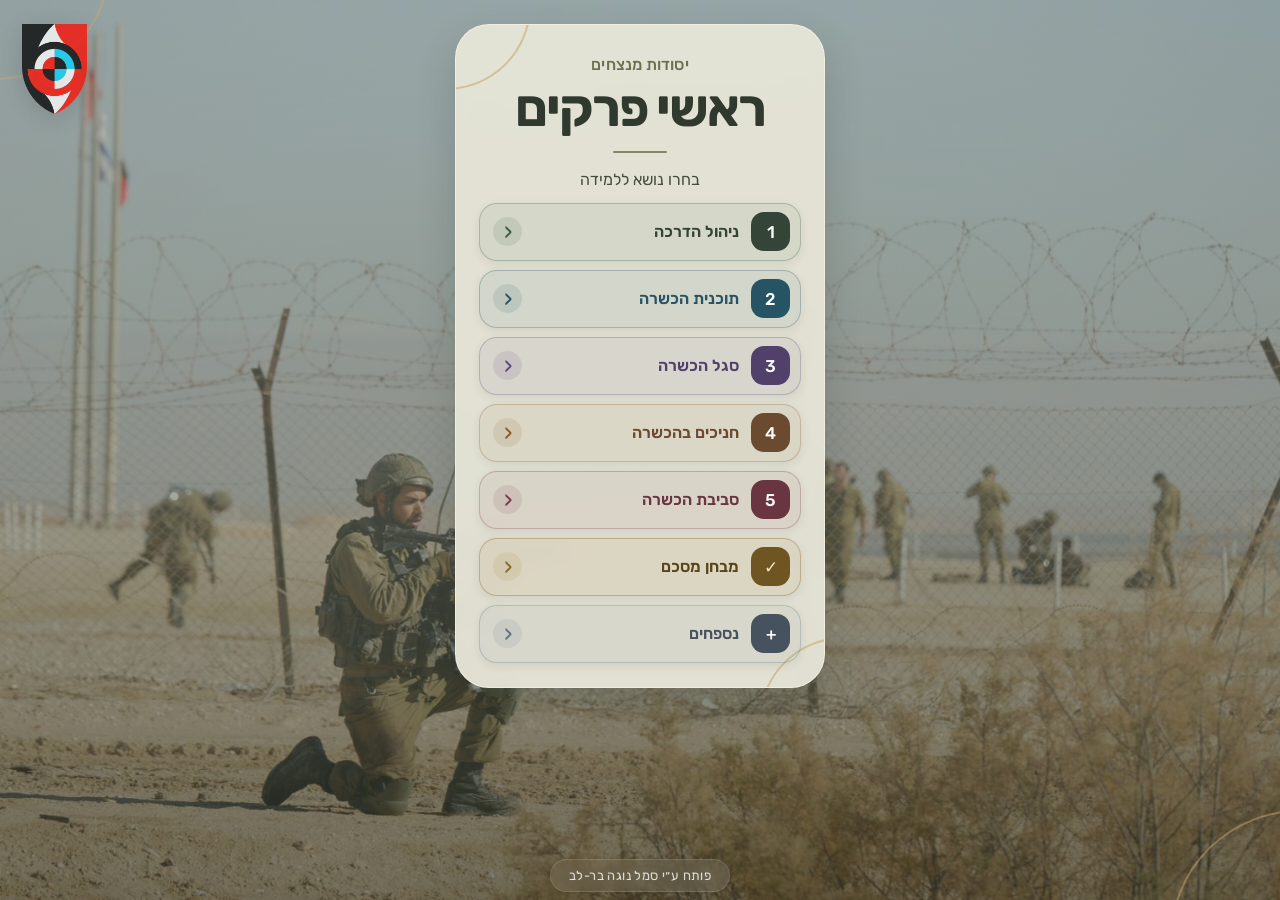
==== commit c1d80b4f: "Update categoriesPage.html" ====
--- a/categoriesPage.html
+++ b/categoriesPage.html
@@ -2711,7 +2711,7 @@
 <section id="appendixAPage" class="subchapter-page sc-new sc-ch6">
 <div class="read-bar"><i></i></div>
 <div class="subchapter-background"></div><div class="subchapter-container">
-<header class="subchapter-header"><button class="back-button" onclick="closeAppendix('A')"><span>→</span> חזרה לפרקים</button><h1>סיכום שלבי אבחון הדרכתי</h1><h2>נספח א׳ לנוהל 1.3</h2></header>
+<header class="subchapter-header"><h1>סיכום שלבי אבחון הדרכתי</h1><h2>נספח א׳ לנוהל 1.3</h2></header>
 <section class="learning-intro"><div class="intro-icon">א׳</div><div><span>מה נראה כאן?</span><h2>איך מבצעים אבחון הדרכתי?</h2><p>שישה שלבים מההערכות ועד תחקור ולקחים. לחצו על כל שלב כדי לראות את הפעולות הנדרשות והכלים העומדים לרשותכם.</p></div></section>
 <section class="learning-section"><div class="section-heading"><span class="section-number">01</span><div><span>שלבי האבחון</span><h2>שישה שלבים, לחצו כדי לפתוח</h2></div></div>
 <div class="interactive-cards cols-1"><article class="rule-card ix" onclick="toggleLearningCard(this)"><div class="rule-top"><span class="rule-number">1</span><h3>הערכות</h3></div><p>קביעת מטרות, גבולות ולו״ז ולבניית כלי הבקרה</p><span class="ix-hint">פעולות וכלים</span><div class="ix-more"><div class="chip-grid" style="grid-template-columns:1fr;margin-top:0"><div><span>1</span>קביעת מטרות, גבולות, תחומים ולו״ז לביצוע התהליך</div><div><span>2</span>גיוס שותפים לתהליך והסברת המטרות</div><div><span>3</span>ניסוח שאלות עיקריות לאור המטרות</div><div><span>4</span>בנייה ו/או תיקוף של כלי איסוף הנתונים</div><div><span>5</span>בניית כלי עזר לניהול בקרה, מעקב ותיעוד התהליך</div><div><span>6</span>כלים: פורמט ביקורת זרועי</div></div></div></article><article class="rule-card ix" onclick="toggleLearningCard(this)"><div class="rule-top"><span class="rule-number">2</span><h3>איסוף המידע</h3></div><p>חומרים כתובים וביצוע התכנית בשטח</p><span class="ix-hint">פעולות וכלים</span><div class="ix-more"><div class="chip-grid" style="grid-template-columns:1fr;margin-top:0"><div><span>1</span>איסוף חומרים כתובים (למשל: סיכומי הכשרות, משובי קורסים)</div><div><span>2</span>ביצוע התכנית (למשל: ראיונות, תצפיות, קבוצות מיקוד, סקרים)</div><div><span>3</span>כלים: Google Forms, סקר בקמפוס, סקר באמצעות ה-SharePoint, ראיון, קבוצת מיקוד, תצפיות, קריאה וניתוח חומרים</div></div></div></article><article class="rule-card ix" onclick="toggleLearningCard(this)"><div class="rule-top"><span class="rule-number">3</span><h3>עיבוד המידע וניתוחו</h3></div><p>מהנתונים הגולמיים לצרכים הדרכתיים</p><span class="ix-hint">פעולות וכלים</span><div class="ix-more"><div class="chip-grid" style="grid-template-columns:1fr;margin-top:0"><div><span>1</span>עיבוד סטטיסטי של הנתונים שנאספו ועיבוד איכותי של המידע</div><div><span>2</span>ניתוח ותיקוף המידע שנאסף מהמקורות השונים</div><div><span>3</span>השלמת נתונים חסרים לאור הניתוח</div><div><span>4</span>ניתוח משמעויות, בעיות וצרכים הדרכתיים העולים מהממצאים</div></div></div></article><article class="rule-card ix" onclick="toggleLearningCard(this)"><div class="rule-top"><span class="rule-number">4</span><h3>הגשת דו״ח המלצות ובניית תכנית עבודה</h3></div><p>מסקנות, אישור ותכנית</p><span class="ix-hint">פעולות וכלים</span><div class="ix-more"><div class="chip-grid" style="grid-template-columns:1fr;margin-top:0"><div><span>1</span>כתיבת דו״ח מסכם המציג את סיכום תהליך האיסוף, מיפוי הצרכים העולים מהממצאים והתובנות לפתרונות או פעולות משפרות</div><div><span>2</span>הצגת הדו״ח לדיון ולאישור</div><div><span>3</span>בניית תכנית עבודה לאור הצרכים שהוחלט להתמקד בהם</div><div><span>4</span>מומלץ לתעד את הצרכים שהועלו ולא נכנסו לתכנית העבודה לבחינה עתידית</div></div></div></article><article class="rule-card ix" onclick="toggleLearningCard(this)"><div class="rule-top"><span class="rule-number">5</span><h3>יישום התכנית</h3></div><p>הטמעה אצל האחראים</p><span class="ix-hint">פעולות וכלים</span><div class="ix-more"><div class="chip-grid" style="grid-template-columns:1fr;margin-top:0"><div><span>1</span>פיתוח, הטמעה והדרכה של הגורמים האחראים למימוש התכנית והפעולות המשפרות</div></div></div></article><article class="rule-card ix" onclick="toggleLearningCard(this)"><div class="rule-top"><span class="rule-number">6</span><h3>תחקור והפקת לקחים / Follow up</h3></div><p>בחינת האפקטיביות</p><span class="ix-hint">פעולות וכלים</span><div class="ix-more"><div class="chip-grid" style="grid-template-columns:1fr;margin-top:0"><div><span>1</span>ביצוע תחקור והפקת לקחים על מימוש התכנית ובחינת האפקטיביות שלה לשיפור ההדרכה ביחידה</div></div></div></article></div>
@@ -2719,39 +2719,39 @@
 <section class="learning-section"><div class="section-heading"><span class="section-number">02</span><div><span>שימו לב</span><h2>מה חשוב לזכור?</h2></div></div>
 <div class="note-card"><span>רצף התהליך</span><p>האבחון הוא תהליך מחזורי: תחקור והפקת הלקחים בסופו מזינים את ההערכות של האבחון הבא.</p></div>
 </section>
-<button class="finish-learning" onclick="closeAppendix('A')"><span>←</span> חזרה לרשימת הפרקים</button>
+<button class="finish-learning" onclick="closeAppendix('A')"> חזרה לרשימת הפרקים</button>
 </div></section>
 
 <!-- ========================= APPENDIX B דוגמה לעיבוד ממצאים ========================= -->
 <section id="appendixBPage" class="subchapter-page sc-new sc-ch6">
 <div class="read-bar"><i></i></div>
 <div class="subchapter-background"></div><div class="subchapter-container">
-<header class="subchapter-header"><button class="back-button" onclick="closeAppendix('B')"><span>→</span> חזרה לפרקים</button><h1>דוגמה לעיבוד ממצאים</h1><h2>נספח ג׳ לנוהל 1.6</h2></header>
+<header class="subchapter-header"><h1>דוגמה לעיבוד ממצאים</h1><h2>נספח ג׳ לנוהל 1.6</h2></header>
 <section class="learning-intro"><div class="intro-icon">ג׳</div><div><span>מה נראה כאן?</span><h2>איך נראה עיבוד ממצאים?</h2><p>הערכת תוכנית ההכשרה בתחום כשירויות. לחצו על תחום כדי לראות את נתוניו, ועל המקרא כדי להסתיר סדרות.</p></div></section>
 <section class="learning-section"><div class="section-heading"><span class="section-number">01</span><div><span>הגרף</span><h2>הערכת תוכנית ההכשרה בחתך כשירויות</h2></div></div>
 <div class="bchart" data-note="#chartNote"><div class="bchart-legend"><button type="button" class="bl bl0" onclick="toggleSeries(this,0)" aria-pressed="true"><i></i>משוב שטח מפקדים</button><button type="button" class="bl bl1" onclick="toggleSeries(this,1)" aria-pressed="true"><i></i>משוב שטח בוגרי ההכשרה</button><button type="button" class="bl bl2" onclick="toggleSeries(this,2)" aria-pressed="true"><i></i>תחושת מסוגלות</button><button type="button" class="bl bl3" onclick="toggleSeries(this,3)" aria-pressed="true"><i></i>ממוצע ציונים (3 מחזורים)</button></div><div class="bchart-plot"><div class="bgroup" onclick="pickGroup(this)" data-name="מציל חיים" data-vals="90,90,95,95"><div class="bars"><div class="bar s0" style="--h:90%"><b>90</b></div><div class="bar s1" style="--h:90%"><b>90</b></div><div class="bar s2" style="--h:95%"><b>95</b></div><div class="bar s3" style="--h:95%"><b>95</b></div></div><span class="gname">מציל חיים</span></div><div class="bgroup" onclick="pickGroup(this)" data-name="כש״ג" data-vals="70,75,85,80"><div class="bars"><div class="bar s0" style="--h:70%"><b>70</b></div><div class="bar s1" style="--h:75%"><b>75</b></div><div class="bar s2" style="--h:85%"><b>85</b></div><div class="bar s3" style="--h:80%"><b>80</b></div></div><span class="gname">כש״ג</span></div><div class="bgroup" onclick="pickGroup(this)" data-name="פק״לים" data-vals="60,90,90,50"><div class="bars"><div class="bar s0" style="--h:60%"><b>60</b></div><div class="bar s1" style="--h:90%"><b>90</b></div><div class="bar s2" style="--h:90%"><b>90</b></div><div class="bar s3" style="--h:50%"><b>50</b></div></div><span class="gname">פק״לים</span></div><div class="bgroup hl" onclick="pickGroup(this)" data-name="ניווט" data-vals="50,60,65,55"><div class="bars"><div class="bar s0" style="--h:50%"><b>50</b></div><div class="bar s1" style="--h:60%"><b>60</b></div><div class="bar s2" style="--h:65%"><b>65</b></div><div class="bar s3" style="--h:55%"><b>55</b></div></div><span class="gname">ניווט</span></div><div class="bgroup" onclick="pickGroup(this)" data-name="קליעה" data-vals="80,90,100,80"><div class="bars"><div class="bar s0" style="--h:80%"><b>80</b></div><div class="bar s1" style="--h:90%"><b>90</b></div><div class="bar s2" style="--h:100%"><b>100</b></div><div class="bar s3" style="--h:80%"><b>80</b></div></div><span class="gname">קליעה</span></div></div><div class="chart-note" id="chartNote">לחצו על תחום כדי לראות את ארבעת הנתונים שלו, ועל מקרא כדי להסתיר או להציג סדרה.</div></div>
 <div class="note-card"><span>קריאת הגרף</span><p>הנתונים הם דוגמה להמחשה. תחום הניווט מסומן בגרף במסגרת, ושם הערכים נמוכים מאלה של שאר התחומים בכל ארבע הסדרות.</p></div>
 </section>
-<button class="finish-learning" onclick="closeAppendix('B')"><span>←</span> חזרה לרשימת הפרקים</button>
+<button class="finish-learning" onclick="closeAppendix('B')"> חזרה לרשימת הפרקים</button>
 </div></section>
 
 <!-- ========================= APPENDIX C מודל תחקיר תשומות בהכשרות ========================= -->
 <section id="appendixCPage" class="subchapter-page sc-new sc-ch6">
 <div class="read-bar"><i></i></div>
 <div class="subchapter-background"></div><div class="subchapter-container">
-<header class="subchapter-header"><button class="back-button" onclick="closeAppendix('C')"><span>→</span> חזרה לפרקים</button><h1>מודל תחקיר תשומות בהכשרות</h1><h2>נספח ד׳ לנוהל 1.8</h2></header>
+<header class="subchapter-header"><h1>מודל תחקיר תשומות בהכשרות</h1><h2>נספח ד׳ לנוהל 1.8</h2></header>
 <section class="learning-intro"><div class="intro-icon">ד׳</div><div><span>מה נראה כאן?</span><h2>אילו שאלות שואלים בתחקיר תשומות?</h2><p>ארבעה צירי תשומה: סגל, תוכנית, סביבה וחניכים. לחצו על כל ציר כדי לראות את השאלות שיש לשאול.</p></div></section>
 <section class="learning-section"><div class="section-heading"><span class="section-number">01</span><div><span>ארבעת הצירים</span><h2>תחקיר תשומות בהכשרות</h2></div></div>
 <div class="interactive-cards"><article class="rule-card ix" onclick="toggleLearningCard(this)"><div class="rule-top"><span class="rule-number">א</span><h3>סגל</h3></div><p>3 שאלות לבדיקה</p><span class="ix-hint">השאלות</span><div class="ix-more"><div class="chip-grid" style="grid-template-columns:1fr;margin-top:0"><div><span>1</span>האם אנשי הסגל ברמה מקצועית נדרשת בכשירות הנבחנת?</div><div><span>2</span>האם אנשי הסגל ברמה מקצועית נדרשת על מנת ללמד את הכשירות?</div><div><span>3</span>האם אנשי הסגל ברמה מקצועית נדרשת על מנת לחנוך ולהעריך את החניכים על הכשירות הנבחנת?</div></div></div></article><article class="rule-card ix" onclick="toggleLearningCard(this)"><div class="rule-top"><span class="rule-number">ב</span><h3>תוכנית</h3></div><p>5 שאלות לבדיקה</p><span class="ix-hint">השאלות</span><div class="ix-more"><div class="chip-grid" style="grid-template-columns:1fr;margin-top:0"><div><span>1</span>האם חבילות ההדרכה לכשירות הנבחנת (השיעורים והתרגילים) טובות ומותאמות לחניכים?</div><div><span>2</span>האם היקף השיעורים שמוקדשים ללימוד הנושא מספקים?</div><div><span>3</span>האם היקף התרגילים שכל חניך מבצע מספק?</div><div><span>4</span>האם כלי ההערכה (מבחנים, דפי הערכה וכו׳) תקפים ומהימנים?</div><div><span>5</span>האם מה שתוכנן בוצע בפועל במחזורים שנדגמו?</div></div></div></article><article class="rule-card ix" onclick="toggleLearningCard(this)"><div class="rule-top"><span class="rule-number">ג</span><h3>סביבה</h3></div><p>4 שאלות לבדיקה</p><span class="ix-hint">השאלות</span><div class="ix-more"><div class="chip-grid" style="grid-template-columns:1fr;margin-top:0"><div><span>1</span>האם המקום בו נלמד התוכן העיוני אפשר תנאים אופטימליים ללמידה (תאורה, מיזוג, ריהוט וכו׳)?</div><div><span>2</span>האם קיימות תשתיות מספקות ומותאמות לצורך למידת הנושא (מטווחים, לש״בית וכו׳)?</div><div><span>3</span>האם קיימים אמצעים / עזרי אימון רלוונטיים לביצוע הלמידה בנושא?</div><div><span>4</span>האם האמצעים / עזרי האימון נותנים מענה מספק לצורך?</div></div></div></article><article class="rule-card ix" onclick="toggleLearningCard(this)"><div class="rule-top"><span class="rule-number">ד</span><h3>חניכים</h3></div><p>4 שאלות לבדיקה</p><span class="ix-hint">השאלות</span><div class="ix-more"><div class="chip-grid" style="grid-template-columns:1fr;margin-top:0"><div><span>1</span>האם החניכים בעלי מוטיבציה לתפקיד אליו הם מוכשרים?</div><div><span>2</span>האם החניכים בעלי מסוגלות לבצע את הכשירות?</div><div><span>3</span>האם לחניכים יש את הידע הקודם הנדרש לצורך ביצוע הכשירות?</div><div><span>4</span>האם כל חניך מקבל משוב / תחקיר פרטני על התרגול שהוא ביצע?</div></div></div></article></div>
 </section>
-<button class="finish-learning" onclick="closeAppendix('C')"><span>←</span> חזרה לרשימת הפרקים</button>
+<button class="finish-learning" onclick="closeAppendix('C')"> חזרה לרשימת הפרקים</button>
 </div></section>
 
 <!-- ========================= APPENDIX D מסמך החרגה לנהלי תו התקן להדרכה ========================= -->
 <section id="appendixDPage" class="subchapter-page sc-new sc-ch6">
 <div class="read-bar"><i></i></div>
 <div class="subchapter-background"></div><div class="subchapter-container">
-<header class="subchapter-header"><button class="back-button" onclick="closeAppendix('D')"><span>→</span> חזרה לפרקים</button><h1>מסמך החרגה לנהלי תו התקן להדרכה</h1><h2>נספח ה׳</h2></header>
+<header class="subchapter-header"><h1>מסמך החרגה לנהלי תו התקן להדרכה</h1><h2>נספח ה׳</h2></header>
 <section class="learning-intro"><div class="intro-icon">ה׳</div><div><span>מה נראה כאן?</span><h2>אילו החרגות נדרשות מתו התקן?</h2><p>בחודש אפריל 2022 הופץ תו תקן בהדרכה שמאושר על ידי תוה״ד מטכ״ל. תו התקן לאיכות ההכשרות ״יסודות מנצחים״ נכתב מתוך הצורך ביצירת סטנדרט אחיד בתהליכי הליבה המרכזיים ביחידות ההדרכה.</p></div></section>
 <section class="learning-section"><div class="section-heading"><span class="section-number">01</span><div><span>כללי</span><h2>על מסמך ההחרגה</h2></div></div>
 <div class="interactive-cards"><article class="rule-card"><div class="rule-top"><span class="rule-number">א</span><h3>תו התקן</h3></div><p>תו התקן לאיכות ההכשרות ״יסודות מנצחים״ נכתב מתוך הצורך ביצירת סטנדרט אחיד בתהליכי הליבה המרכזיים ביחידות ההדרכה.</p></article><article class="rule-card"><div class="rule-top"><span class="rule-number">ב</span><h3>מסמך ההחרגות</h3></div><p>במסמך זה מפורטות ההחרגות הנדרשות מהנהלים, בבית הספר להפעלת אש.</p></article></div>
@@ -2759,7 +2759,7 @@
 <section class="learning-section"><div class="section-heading"><span class="section-number">02</span><div><span>טבלת ההחרגות</span><h2>35 החרגות, חיפוש וסינון לפי פרק</h2></div></div>
 <div class="exc-tools"><input type="search" id="excSearch" class="exc-search" placeholder="חיפוש חופשי בהחרגות…" oninput="filterExc()"><div class="exc-chips"><button type="button" class="ec on" data-ch="all" onclick="setExcChapter(this)">הכול</button><button type="button" class="ec" data-ch="1" onclick="setExcChapter(this)">פרק 1</button><button type="button" class="ec" data-ch="2" onclick="setExcChapter(this)">פרק 2</button><button type="button" class="ec" data-ch="3" onclick="setExcChapter(this)">פרק 3</button><button type="button" class="ec" data-ch="4" onclick="setExcChapter(this)">פרק 4</button><button type="button" class="ec" data-ch="5" onclick="setExcChapter(this)">פרק 5</button></div><div class="exc-count" id="excCount">35 החרגות</div></div><div class="exc-list"><article class="rule-card ix exc" onclick="toggleLearningCard(this)" data-ch="1"><div class="rule-top"><span class="rule-number">1</span><h3>נוהל 1.2 – שעון פעילות ביחידת הכשרה</h3></div><span class="ix-hint">להנחיה ולהחרגה</span><div class="ix-more"><div class="exc-box g"><span>ההנחיה בתו התקן</span><p>הצגת סיכום הכשרה</p></div><div class="exc-box x"><span>ההחרגה הנדרשת</span><p>סיכום ההכשרה צריך להתבצע עד שבוע מתום ההכשרה לפחות, על מנת לתת לכלל הגורמים זמן לעיבוד הנתונים והצגת תובנות ולקחים משמעותיים.</p></div></div></article><article class="rule-card ix exc" onclick="toggleLearningCard(this)" data-ch="1"><div class="rule-top"><span class="rule-number">2</span><h3>נוהל 1.4 – תוכנית עבודה הדרכתית</h3></div><p class="exc-clause">סעיף 5 (ד)</p><span class="ix-hint">להנחיה ולהחרגה</span><div class="ix-more"><div class="exc-box g"><span>ההנחיה בתו התקן</span><p>תוכנית העבודה ההדרכתית תהיה מחולקת על פי מימדי ההדרכה.</p></div><div class="exc-box x"><span>ההחרגה הנדרשת</span><p>תוכנית העבודה ההדרכתית תהיה מחולקת לפי יעדי הבה״ד ותגלם במשימות את מימדי ההדרכה. [לא עודכן בתל״ב ייעודי לשנה״ע 2024]</p></div></div></article><article class="rule-card ix exc" onclick="toggleLearningCard(this)" data-ch="1"><div class="rule-top"><span class="rule-number">3</span><h3>נוהל 1.6 – סיכומים עיתיים במהלך ההכשרה</h3></div><p class="exc-clause">סעיף 3 (2א[1])</p><span class="ix-hint">להנחיה ולהחרגה</span><div class="ix-more"><div class="exc-box g"><span>ההנחיה בתו התקן</span><p>סיכום שבועי של החניכים: יתקיים ברמה המחלקתית בראשות מפקד המחלקה.</p></div><div class="exc-box x"><span>ההחרגה הנדרשת</span><p>הסיכום השבועי של החניכים יתקיים לעיתים ברמת הצוות/המחלקה/הפלוגה.</p></div></div></article><article class="rule-card ix exc" onclick="toggleLearningCard(this)" data-ch="1"><div class="rule-top"><span class="rule-number">4</span><h3>נוהל 1.6 – סיכומים עיתיים במהלך ההכשרה</h3></div><p class="exc-clause">סעיף 3 (2א[2])</p><span class="ix-hint">להנחיה ולהחרגה</span><div class="ix-more"><div class="exc-box g"><span>ההנחיה בתו התקן</span><p>מפגש של סגל הקורס כדי לתחקר את השבוע שחלף ולתכנן את השבועות הבאים. הסיכום השבועי של הסגל יתקיים ברמה פלוגתית ברשות המ״פ.</p></div><div class="exc-box x"><span>ההחרגה הנדרשת</span><p>הסיכום השבועי של הסגל יתקיים לעיתים ברמה הפלוגתית ולעיתים בישיבות פ.ע עם מפקד המסגרת.</p></div></div></article><article class="rule-card ix exc" onclick="toggleLearningCard(this)" data-ch="1"><div class="rule-top"><span class="rule-number">5</span><h3>נוהל 1.6 – סיכומים עיתיים במהלך ההכשרה</h3></div><p class="exc-clause">סעיף 4 (א)</p><span class="ix-hint">להנחיה ולהחרגה</span><div class="ix-more"><div class="exc-box g"><span>ההנחיה בתו התקן</span><p>תיעוד וניהול הידע: נדרשים לתיעוד סיכום שבועי מפקדים, סיכומי שבועות עצימים, סיכומי אמצע וסטטוס הסמכות.</p></div><div class="exc-box x"><span>ההחרגה הנדרשת</span><p>הסיכומים הבאים נדרשים לתיעוד: סיכומי שבועות עצימים, סיכום אמצע וסטטוס הסמכות.</p></div></div></article><article class="rule-card ix exc" onclick="toggleLearningCard(this)" data-ch="1"><div class="rule-top"><span class="rule-number">6</span><h3>נוהל 1.6 – סיכומים עיתיים במהלך ההכשרה</h3></div><p class="exc-clause">סעיף 4 (ג)</p><span class="ix-hint">להנחיה ולהחרגה</span><div class="ix-more"><div class="exc-box g"><span>ההנחיה בתו התקן</span><p>אחריות התיעוד וניהול הידע היא באחריות קה״ד הענף ובבקרה של מפקד הגפ״ה.</p></div><div class="exc-box x"><span>ההחרגה הנדרשת</span><p>אחריות התיעוד וניהול הידע היא באחריות קה״ד / קצינת הצפ״ה / מד״ר, בבקרה של מפקד הגפ״ה.</p></div></div></article><article class="rule-card ix exc" onclick="toggleLearningCard(this)" data-ch="1"><div class="rule-top"><span class="rule-number">7</span><h3>נוהל 1.7 – סיכום מחזור ההכשרה</h3></div><p class="exc-clause">סעיף 4 (ב)</p><span class="ix-hint">להנחיה ולהחרגה</span><div class="ix-more"><div class="exc-box g"><span>ההנחיה בתו התקן</span><p>עיתוי ביצוע הסיכום עד שלושה ימים מסיום ההכשרה.</p></div><div class="exc-box x"><span>ההחרגה הנדרשת</span><p>סיכום ההכשרה צריך להתבצע עד שבוע מתום ההכשרה לפחות, על מנת לתת לכלל הגורמים זמן לעיבוד הנתונים להצגת תובנות ולקחים משמעותיים.</p></div></div></article><article class="rule-card ix exc" onclick="toggleLearningCard(this)" data-ch="1"><div class="rule-top"><span class="rule-number">8</span><h3>נוהל 1.10 – ניהול המידע ההדרכתי</h3></div><p class="exc-clause">סעיף 4 (ד׳3)</p><span class="ix-hint">להנחיה ולהחרגה</span><div class="ix-more"><div class="exc-box g"><span>ההנחיה בתו התקן</span><p>באחריות מפקד הפלוגה לוודא כי כלל תכולות ההדרכה.</p></div><div class="exc-box x"><span>ההחרגה הנדרשת</span><p>באחריות המשה״ד לוודא כי כלל תכולות ההדרכה.</p></div></div></article><article class="rule-card ix exc" onclick="toggleLearningCard(this)" data-ch="1"><div class="rule-top"><span class="rule-number">9</span><h3>נוהל 1.10 – ניהול המידע ההדרכתי</h3></div><p class="exc-clause">סעיף 4 (ה׳7)</p><span class="ix-hint">להנחיה ולהחרגה</span><div class="ix-more"><div class="exc-box g"><span>ההנחיה בתו התקן</span><p>סיכומי תפקיד בכלל בעלי התפקידים מרמת מ״פ באחריות גפ״ה.</p></div><div class="exc-box x"><span>ההחרגה הנדרשת</span><p>בבה״ד אחריות איסוף וריכוז החומרים של סיכומי התפקיד באחריות הקמש״ח, פורמט סיכומי התפקיד בהובלת מ.גפ״ה.</p></div></div></article><article class="rule-card ix exc" onclick="toggleLearningCard(this)" data-ch="2"><div class="rule-top"><span class="rule-number">10</span><h3>נוהל 2.3 – הערכת חניכים (מבחנים בהכשרות)</h3></div><p class="exc-clause">סעיף 3 (ב)</p><span class="ix-hint">להנחיה ולהחרגה</span><div class="ix-more"><div class="exc-box g"><span>ההנחיה בתו התקן</span><p>במבחן עיוני נבחן על גבי טופס.</p></div><div class="exc-box x"><span>ההחרגה הנדרשת</span><p>במבחן עיוני נבחן על גבי טופס קשיח / מקוון.</p></div></div></article><article class="rule-card ix exc" onclick="toggleLearningCard(this)" data-ch="2"><div class="rule-top"><span class="rule-number">11</span><h3>נוהל 2.3 – הערכת חניכים (מבחנים בהכשרות)</h3></div><p class="exc-clause">סעיף 7 (א1)</p><span class="ix-hint">להנחיה ולהחרגה</span><div class="ix-more"><div class="exc-box g"><span>ההנחיה בתו התקן</span><p>טרם המבחן יש לפרסם לחניכים את הנושאים עליהם הם עתידים להיבחן, ובמבחן מעשי נדרש לפרסם לחניכים את דף ההערכה טרם המבחן.</p></div><div class="exc-box x"><span>ההחרגה הנדרשת</span><p>טרם המבחן יש לפרסם לחניכים את הנושאים עליהם הם עתידים להיבחן ולמקד את התוכן, וכן עיתוי הפרסום יקבע על ידי מ״פ או מקבילו.</p></div></div></article><article class="rule-card ix exc" onclick="toggleLearningCard(this)" data-ch="2"><div class="rule-top"><span class="rule-number">12</span><h3>נוהל 2.3 – הערכת חניכים (מבחנים בהכשרות)</h3></div><p class="exc-clause">סעיף 7 (ב2)</p><span class="ix-hint">להנחיה ולהחרגה</span><div class="ix-more"><div class="exc-box g"><span>ההנחיה בתו התקן</span><p>על כל חניך לקבל את טופס המבחן הבדוק עד שבוע מיום הבחינה.</p></div><div class="exc-box x"><span>ההחרגה הנדרשת</span><p>על כל חניך לקבל ציון למבחנים עד שבוע מיום הבחינה.</p></div></div></article><article class="rule-card ix exc" onclick="toggleLearningCard(this)" data-ch="2"><div class="rule-top"><span class="rule-number">13</span><h3>נוהל 2.3 – הערכת חניכים (מבחנים בהכשרות)</h3></div><p class="exc-clause">סעיף 7 (ב3)</p><span class="ix-hint">להנחיה ולהחרגה</span><div class="ix-more"><div class="exc-box g"><span>ההנחיה בתו התקן</span><p>במבחן עיוני יש לפרסם את דף התשובות עם חלוקת הטפסים הבדוקים.</p></div><div class="exc-box x"><span>ההחרגה הנדרשת</span><p>במבחן עיוני / במקוון יש לעבור על דף התשובות עם חלוקת הטפסים הבדוקים.</p></div></div></article><article class="rule-card ix exc" onclick="toggleLearningCard(this)" data-ch="2"><div class="rule-top"><span class="rule-number">14</span><h3>נוהל 2.3 – הערכת חניכים (מבחנים בהכשרות)</h3></div><p class="exc-clause">סעיף 8 (ו)</p><span class="ix-hint">להנחיה ולהחרגה</span><div class="ix-more"><div class="exc-box g"><span>ההנחיה בתו התקן</span><p>חישוב הציון הסופי של החניך באותו המבחן יהיה בתמהיל של 80% מועד א׳ ו-20% מועד ב׳. במידה וחניך ביצע מועד ג׳, אזי החלוקה תהיה 10% מועד א׳, 10% מועד ב׳ ו-80% מועד ג׳.</p></div><div class="exc-box x"><span>ההחרגה הנדרשת</span><p>חישוב הציון הסופי של החניך באותו המבחן יהיה על פי הציון הגבוה מבין המועדים.</p></div></div></article><article class="rule-card ix exc" onclick="toggleLearningCard(this)" data-ch="2"><div class="rule-top"><span class="rule-number">15</span><h3>נוהל 2.4 – תיק מדריך</h3></div><p class="exc-clause">סעיף 4 (ח׳)</p><span class="ix-hint">להנחיה ולהחרגה</span><div class="ix-more"><div class="exc-box g"><span>ההנחיה בתו התקן</span><p>אישור תורתי ממפקדת החיל הרלוונטי.</p></div><div class="exc-box x"><span>ההחרגה הנדרשת</span><p>אישור תורתי ממפקדת החיל הרלוונטי או מובל חילי שניתנה לו הסמכות.</p></div></div></article><article class="rule-card ix exc" onclick="toggleLearningCard(this)" data-ch="3"><div class="rule-top"><span class="rule-number">16</span><h3>נוהל 3.1 – הגדרות תפקידים לסגלי הדרכה</h3></div><p class="exc-clause">סעיף 6 (ב׳)</p><span class="ix-hint">להנחיה ולהחרגה</span><div class="ix-more"><div class="exc-box g"><span>ההנחיה בתו התקן</span><p>הגדרת תפקיד קצינת צפ״ה.</p></div><div class="exc-box x"><span>ההחרגה הנדרשת</span><p>תיקוף הגדרת תפקיד לאור אבחון פנימי.</p></div></div></article><article class="rule-card ix exc" onclick="toggleLearningCard(this)" data-ch="3"><div class="rule-top"><span class="rule-number">17</span><h3>נוהל 3.2 – איתור ומיון מפקדים להכשרות</h3></div><p class="exc-clause">סעיף 4 (ו׳3)</p><span class="ix-hint">להנחיה ולהחרגה</span><div class="ix-more"><div class="exc-box g"><span>ההנחיה בתו התקן</span><p>ועדה אינטגרטיבית: קבלת החלטות וסיכום.</p></div><div class="exc-box x"><span>ההחרגה הנדרשת</span><p>במקום ועדה אינטגרטיבית: אישור חילי.</p></div></div></article><article class="rule-card ix exc" onclick="toggleLearningCard(this)" data-ch="3"><div class="rule-top"><span class="rule-number">18</span><h3>נוהל 3.2 – איתור ומיון מפקדים להכשרות</h3></div><p class="exc-clause">סעיף 5 (א׳)</p><span class="ix-hint">להנחיה ולהחרגה</span><div class="ix-more"><div class="exc-box g"><span>ההנחיה בתו התקן</span><p>תמהיל סגל: בבא״ח 30% ותיק ו-70% חדש; בפיקוד 50% ותיק ו-50% חדש.</p></div><div class="exc-box x"><span>ההחרגה הנדרשת</span><p>להוסיף: לעיתים תהיה חריגה מהתמהיל שהוגדר בחילופי כ״א משמעותיים לאור החלטות מפקדים.</p></div></div></article><article class="rule-card ix exc" onclick="toggleLearningCard(this)" data-ch="3"><div class="rule-top"><span class="rule-number">19</span><h3>נוהל 3.2 – איתור ומיון מפקדים להכשרות</h3></div><p class="exc-clause">סעיף 6 (ג׳)</p><span class="ix-hint">להנחיה ולהחרגה</span><div class="ix-more"><div class="exc-box g"><span>ההנחיה בתו התקן</span><p>החניכים המאותרים להדרכה יסומנו בתיק האישי במערכת הקמפוס במסגרת חוות הדעת המסכמת.</p></div><div class="exc-box x"><span>ההחרגה הנדרשת</span><p>החניכים המאותרים להדרכה יסומנו בתיק האישי במערכת הקמפוס, בצורה קשיחה, במסגרת חוות הדעת המסכמת.</p></div></div></article><article class="rule-card ix exc" onclick="toggleLearningCard(this)" data-ch="3"><div class="rule-top"><span class="rule-number">20</span><h3>נוהל 3.2 – איתור ומיון מפקדים להכשרות</h3></div><p class="exc-clause">סעיף 6 (ה׳)</p><span class="ix-hint">להנחיה ולהחרגה</span><div class="ix-more"><div class="exc-box g"><span>ההנחיה בתו התקן</span><p>קריטריונים לסימול פוטנציאל ״מאותרים להדרכה״: יכולת העברת מסרים, יכולת חניכה גבוהות, יכולת הובלה ורתימה, יכולת למידה עצמית, יכולת עבודה בצוות וקבלת ביקורת, בעל נורמות וערכים גבוהים, בעל ידע מקצועי רב, בעל ראייה מערכתית.</p></div><div class="exc-box x"><span>ההחרגה הנדרשת</span><p>קריטריונים לסימול פוטנציאל ״מאותרים להדרכה״ אשר נגזרים מחוו״ד סוף קורס: ציר המנהיגות, ציר המקצועיות, ציר הערכים, ציר החוסן.</p></div></div></article><article class="rule-card ix exc" onclick="toggleLearningCard(this)" data-ch="3"><div class="rule-top"><span class="rule-number">21</span><h3>נוהל 3.2 – איתור ומיון מפקדים להכשרות</h3></div><p class="exc-clause">סעיף 8 (2א)</p><span class="ix-hint">להנחיה ולהחרגה</span><div class="ix-more"><div class="exc-box g"><span>ההנחיה בתו התקן</span><p>שלב הוועדה והסיכום: חוו״ד מפקד אחרון, שתי דרגות מעל המועמד.</p></div><div class="exc-box x"><span>ההחרגה הנדרשת</span><p>שלב הוועדה והסיכום: חוו״ד סוף קורס.</p></div></div></article><article class="rule-card ix exc" onclick="toggleLearningCard(this)" data-ch="3"><div class="rule-top"><span class="rule-number">22</span><h3>נוהל 3.3 – הכנות מפקדים</h3></div><p class="exc-clause">סעיף 5 ג׳ (4)</p><span class="ix-hint">להנחיה ולהחרגה</span><div class="ix-more"><div class="exc-box g"><span>ההנחיה בתו התקן</span><p>משך הכנת הסגל במדורים מקצועיים: ביצוע הכנת סגל של שבועיים בכל רבעון.</p></div><div class="exc-box x"><span>ההחרגה הנדרשת</span><p>מדורים מקצועיים מבצעים בכל תקה״ד שבוע כשירות לסגל המדריכות בכלל המגמות: תיקוף חומר מקצועי, מבחני רמה ומעבר על שיעורים. בנוסף, קיימים שבועות המוגדרים בגרף להשלמות ופערי הסמכות (השבועות יתקיימו לא ברצף).</p></div></div></article><article class="rule-card ix exc" onclick="toggleLearningCard(this)" data-ch="3"><div class="rule-top"><span class="rule-number">23</span><h3>נוהל 3.3 – הכנות מפקדים</h3></div><p class="exc-clause">סעיף 6 (ז׳ו)</p><span class="ix-hint">להנחיה ולהחרגה</span><div class="ix-more"><div class="exc-box g"><span>ההנחיה בתו התקן</span><p>—</p></div><div class="exc-box x"><span>ההחרגה הנדרשת</span><p>הוספת מבחן הכלים הפיקודיים למפקד הטקטי.</p></div></div></article><article class="rule-card ix exc" onclick="toggleLearningCard(this)" data-ch="3"><div class="rule-top"><span class="rule-number">24</span><h3>נוהל 3.3 – הכנות מפקדים</h3></div><p class="exc-clause">סעיף 10 (ד)</p><span class="ix-hint">להנחיה ולהחרגה</span><div class="ix-more"><div class="exc-box g"><span>ההנחיה בתו התקן</span><p>תדירות הכנות אלו תהיה 3 פעמים בשנה למשך שלושה שבועות לכל הכנה.</p></div><div class="exc-box x"><span>ההחרגה הנדרשת</span><p>תדירות הכנות אלו תהיה 3 פעמים בשנה למשך שבועיים לכל הכנה.</p></div></div></article><article class="rule-card ix exc" onclick="toggleLearningCard(this)" data-ch="3"><div class="rule-top"><span class="rule-number">25</span><h3>נוהל 3.4 – פיתוח והערכת מפקדים</h3></div><p class="exc-clause">סעיף 4 (ד׳)</p><span class="ix-hint">להנחיה ולהחרגה</span><div class="ix-more"><div class="exc-box g"><span>ההנחיה בתו התקן</span><p>גוף הנוהל: לכל מופע הערכה או כלי הערכה יוגדרו הספים למעבר על ידי מפקד הענף. ספים אלו יוגדרו בפרק הסגל בתיק היסוד ובקמפוס.</p></div><div class="exc-box x"><span>ההחרגה הנדרשת</span><p>גוף הנוהל: לכל מופע הערכה או כלי הערכה יוגדרו הספים למעבר על ידי מפקד הענף.</p></div></div></article><article class="rule-card ix exc" onclick="toggleLearningCard(this)" data-ch="3"><div class="rule-top"><span class="rule-number">26</span><h3>נוהל 3.6 – תחלופת מפקדים בהכשרות</h3></div><p class="exc-clause">סעיף 4 (א)</p><span class="ix-hint">להנחיה ולהחרגה</span><div class="ix-more"><div class="exc-box g"><span>ההנחיה בתו התקן</span><p>מפקדים בדרג מ״פ ומקביליו יבצעו תפקיד של 8 חודשים לכל הפחות (שני מחזורי הכשרה מלאים).</p></div><div class="exc-box x"><span>ההחרגה הנדרשת</span><p>מפקדים בדרג מ״פ ומקביליו יבצעו תפקיד של 8 חודשים לכל הפחות (שני מחזורי הכשרה מלאים), למעט אירועים פרטניים באישור מפקד הבה״ד.</p></div></div></article><article class="rule-card ix exc" onclick="toggleLearningCard(this)" data-ch="3"><div class="rule-top"><span class="rule-number">27</span><h3>נוהל 3.6 – תחלופת מפקדים בהכשרות</h3></div><p class="exc-clause">סעיף 4 (ב)</p><span class="ix-hint">להנחיה ולהחרגה</span><div class="ix-more"><div class="exc-box g"><span>ההנחיה בתו התקן</span><p>מפקדים בדרג ממ״ג או רמ״ד מקצועי יבצעו תפקיד של שנתיים לכל הפחות.</p></div><div class="exc-box x"><span>ההחרגה הנדרשת</span><p>מפקדים בדרג ממ״ג מבצעים תפקיד של 8 חודשים עד שנתיים: ציר פיתוח חילי.</p></div></div></article><article class="rule-card ix exc" onclick="toggleLearningCard(this)" data-ch="3"><div class="rule-top"><span class="rule-number">28</span><h3>נוהל 3.6 – תחלופת מפקדים בהכשרות</h3></div><p class="exc-clause">סעיף 5 (ב׳)</p><span class="ix-hint">להנחיה ולהחרגה</span><div class="ix-more"><div class="exc-box g"><span>ההנחיה בתו התקן</span><p>—</p></div><div class="exc-box x"><span>ההחרגה הנדרשת</span><p>הוספת סעיף 4 של כ״א: נשר, קידום ופיתוח מפקדים תחת המסגרת שלו.</p></div></div></article><article class="rule-card ix exc" onclick="toggleLearningCard(this)" data-ch="3"><div class="rule-top"><span class="rule-number">29</span><h3>נוהל 3.6 – תחלופת מפקדים בהכשרות</h3></div><p class="exc-clause">סעיף 7 (ד׳)</p><span class="ix-hint">להנחיה ולהחרגה</span><div class="ix-more"><div class="exc-box g"><span>ההנחיה בתו התקן</span><p>חפיפת רע״נים תימשך שבועיים לכל הפחות.</p></div><div class="exc-box x"><span>ההחרגה הנדרשת</span><p>חפיפת רע״נים תימשך שבוע לכל הפחות.</p></div></div></article><article class="rule-card ix exc" onclick="toggleLearningCard(this)" data-ch="3"><div class="rule-top"><span class="rule-number">30</span><h3>נוהל 3.6 – תחלופת מפקדים בהכשרות</h3></div><p class="exc-clause">סעיף 8 (א׳)</p><span class="ix-hint">להנחיה ולהחרגה</span><div class="ix-more"><div class="exc-box g"><span>ההנחיה בתו התקן</span><p>סדנת כניסה לתפקיד למ״פים נכנסים בבה״ד.</p></div><div class="exc-box x"><span>ההחרגה הנדרשת</span><p>מעבר על תכנים מחייבים ברמת הענף.</p></div></div></article><article class="rule-card ix exc" onclick="toggleLearningCard(this)" data-ch="4"><div class="rule-top"><span class="rule-number">31</span><h3>נוהל 4.1 – טיפול בחניך מתקשה</h3></div><p class="exc-clause">סעיף 4 (א׳)</p><span class="ix-hint">להנחיה ולהחרגה</span><div class="ix-more"><div class="exc-box g"><span>ההנחיה בתו התקן</span><p>עד תום השבועיים הראשונים להכשרה / תחילת הפרק העיוני, תגובש רשימה ראשונית של החניכים…</p></div><div class="exc-box x"><span>ההחרגה הנדרשת</span><p>עד תום השבועיים הראשונים להכשרה / תחילת הפרק העיוני, תגובש רשימה ראשונית של החניכים…</p></div></div></article><article class="rule-card ix exc" onclick="toggleLearningCard(this)" data-ch="4"><div class="rule-top"><span class="rule-number">32</span><h3>נוהל 4.1 – טיפול בחניך מתקשה</h3></div><p class="exc-clause">סעיף 6 (א׳1)</p><span class="ix-hint">להנחיה ולהחרגה</span><div class="ix-more"><div class="exc-box g"><span>ההנחיה בתו התקן</span><p>טירונות / אימון מתקדם / קורס מקצועי: מע״ן / רע״ן בדרגת סא״ל.</p></div><div class="exc-box x"><span>ההחרגה הנדרשת</span><p>בקשתנו להפריד את פרק האימון המתקדם לסעיף נפרד: 1) טירונות / קורס מקצועי: מע״ן / רע״ן בדרגת סא״ל. 2) הכשרה מתקדמת: מפקד בה״ד בדרגת אלי״ם.</p></div></div></article><article class="rule-card ix exc" onclick="toggleLearningCard(this)" data-ch="4"><div class="rule-top"><span class="rule-number">33</span><h3>נוהל 4.4 – תיק אישי לחניך</h3></div><p class="exc-clause">סעיף 4 (ב)</p><span class="ix-hint">להנחיה ולהחרגה</span><div class="ix-more"><div class="exc-box g"><span>ההנחיה בתו התקן</span><p>עקרונות עבודה: תיק אישי לחניך ינוהל במערכת המעלי״ה.</p></div><div class="exc-box x"><span>ההחרגה הנדרשת</span><p>עקרונות עבודה: תיק אישי לחניך ינוהל בצורה קשיחה או בקמפוס הדיגיטלי.</p></div></div></article><article class="rule-card ix exc" onclick="toggleLearningCard(this)" data-ch="4"><div class="rule-top"><span class="rule-number">34</span><h3>נוהל 4.5 – העברת מקל</h3></div><p class="exc-clause">סעיף 6 (ב׳)</p><span class="ix-hint">להנחיה ולהחרגה</span><div class="ix-more"><div class="exc-box g"><span>ההנחיה בתו התקן</span><p>יש לשקף לחייל את תוכן דוח העברת המקל.</p></div><div class="exc-box x"><span>ההחרגה הנדרשת</span><p>יש לשקף לחייל כחלק מחזור סוף / פ.ע את תוכן דוח העברת המקל.</p></div></div></article><article class="rule-card ix exc" onclick="toggleLearningCard(this)" data-ch="5"><div class="rule-top"><span class="rule-number">35</span><h3>נוהל 5.1 – קליטה והטמעת מאמן בהכשרות</h3></div><p class="exc-clause">סעיף 4 (א׳1)</p><span class="ix-hint">להנחיה ולהחרגה</span><div class="ix-more"><div class="exc-box g"><span>ההנחיה בתו התקן</span><p>תהליך קליטה של מאמן יובל על ידי מפקד הגפ״ה בבה״ד.</p></div><div class="exc-box x"><span>ההחרגה הנדרשת</span><p>בקשתנו היא שתהליך קליטה של מאמן יובל על ידי רע״ן או רמ״ד מאמנים, בשיתוף מ׳ גפ״ה בביה״ס.</p></div></div></article></div><div class="exc-empty" id="excEmpty" hidden>לא נמצאו החרגות מתאימות.</div>
 </section>
-<button class="finish-learning" onclick="closeAppendix('D')"><span>←</span> חזרה לרשימת הפרקים</button>
+<button class="finish-learning" onclick="closeAppendix('D')"> חזרה לרשימת הפרקים</button>
 </div></section>
 
   <!-- ========================= POPUP: סיום כל הפרקים ========================= -->
--- a/style.css
+++ b/style.css
@@ -7521,3 +7521,23 @@
 @keyframes donePopupPop{from{opacity:0;transform:scale(.88) translateY(14px)}to{opacity:1;transform:none}}
 @keyframes donePopupFade{from{opacity:0}to{opacity:1}}
 @media (prefers-reduced-motion:reduce){.done-confetti i,.done-popup-card,.done-popup{animation:none}}
+
+/* ---------------- קישורי נספח בתוך התוכן ---------------- */
+.appx-link{color:var(--teal,#5f7385);font-weight:700;text-decoration:underline;text-underline-offset:3px;text-decoration-thickness:2px;cursor:pointer;white-space:nowrap}
+.appx-link:hover{color:var(--c1,#27352a);background:rgba(185,154,94,.18);border-radius:4px}
+
+/* כל הפרקים ותתי־הפרקים פתוחים תמיד */
+.subchapter-card.locked,
+.chapter-group.locked-chapter {
+    opacity: 1 !important;
+    filter: none !important;
+}
+
+.chapter-group.locked-chapter .chapter-card,
+.subchapter-card.locked {
+    cursor: pointer !important;
+}
+
+.subchapter-card.locked .subchapter-arrow {
+    display: inline !important;
+}
